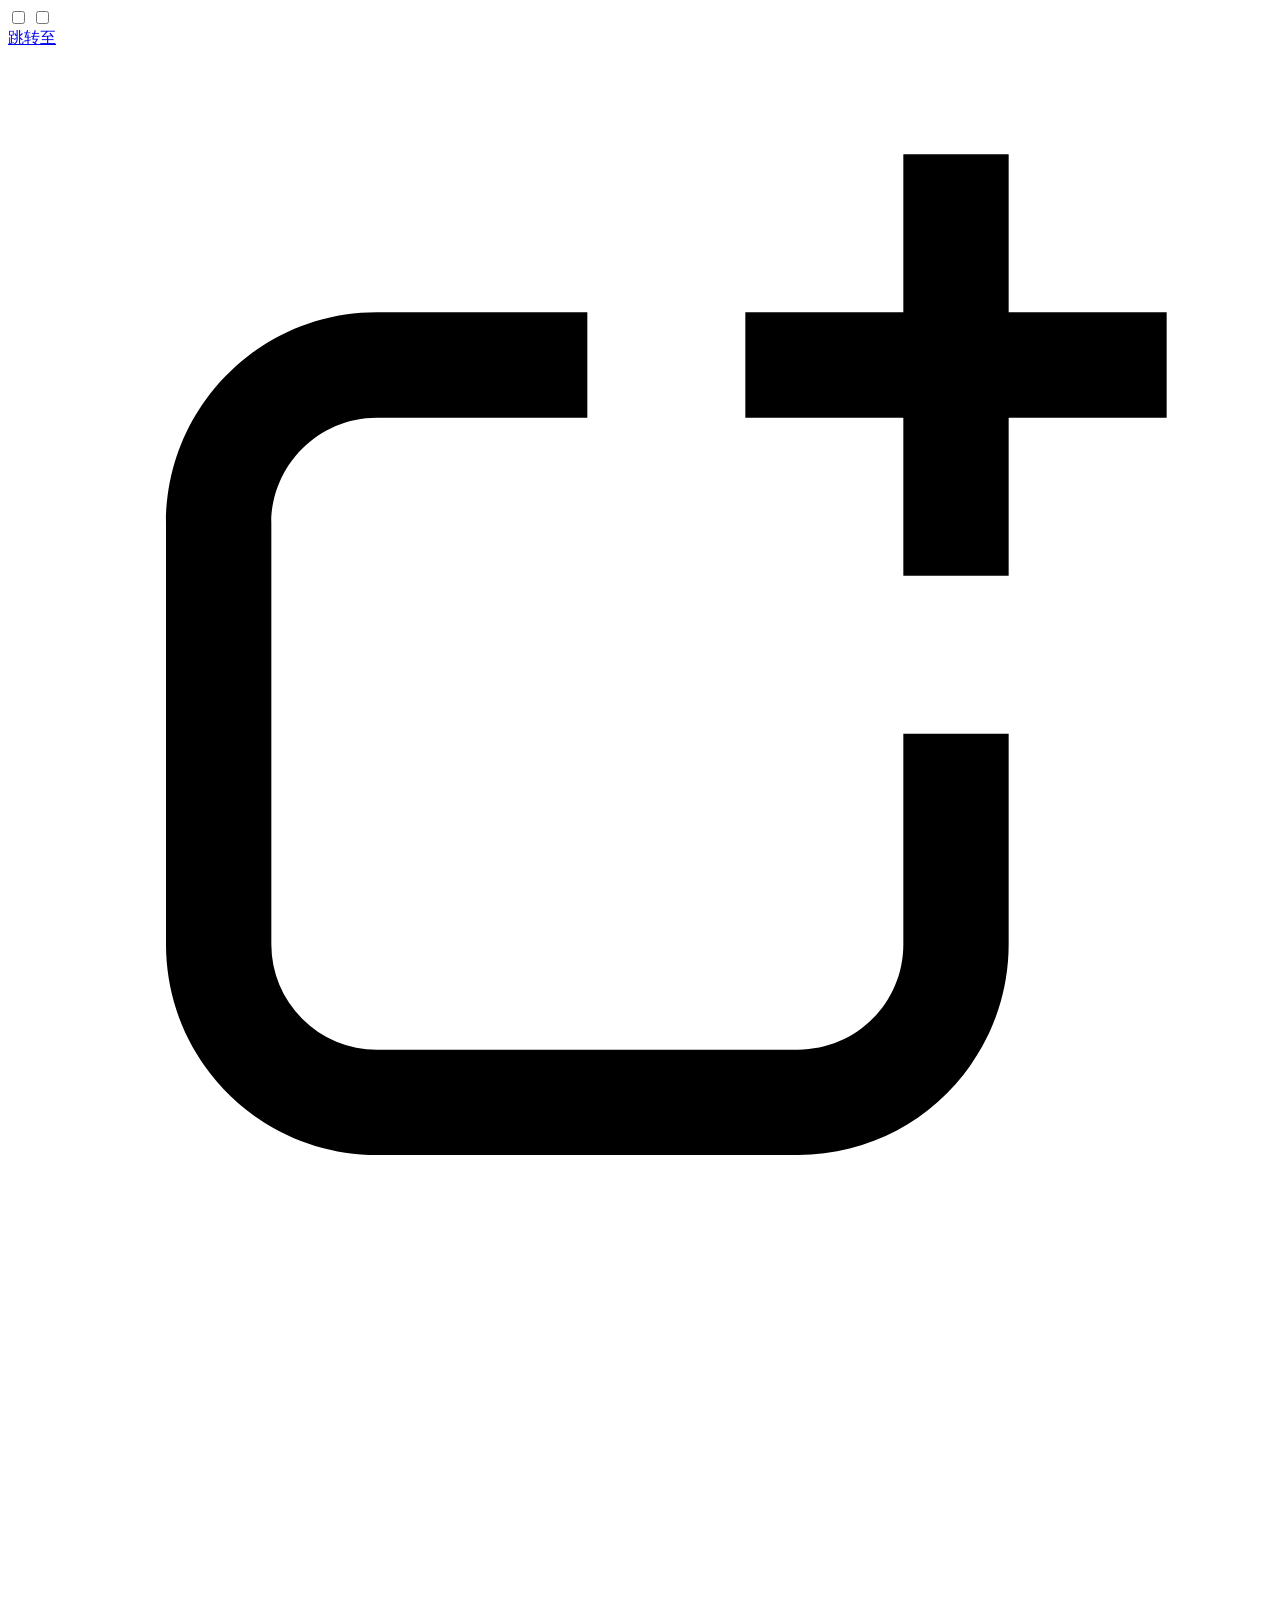
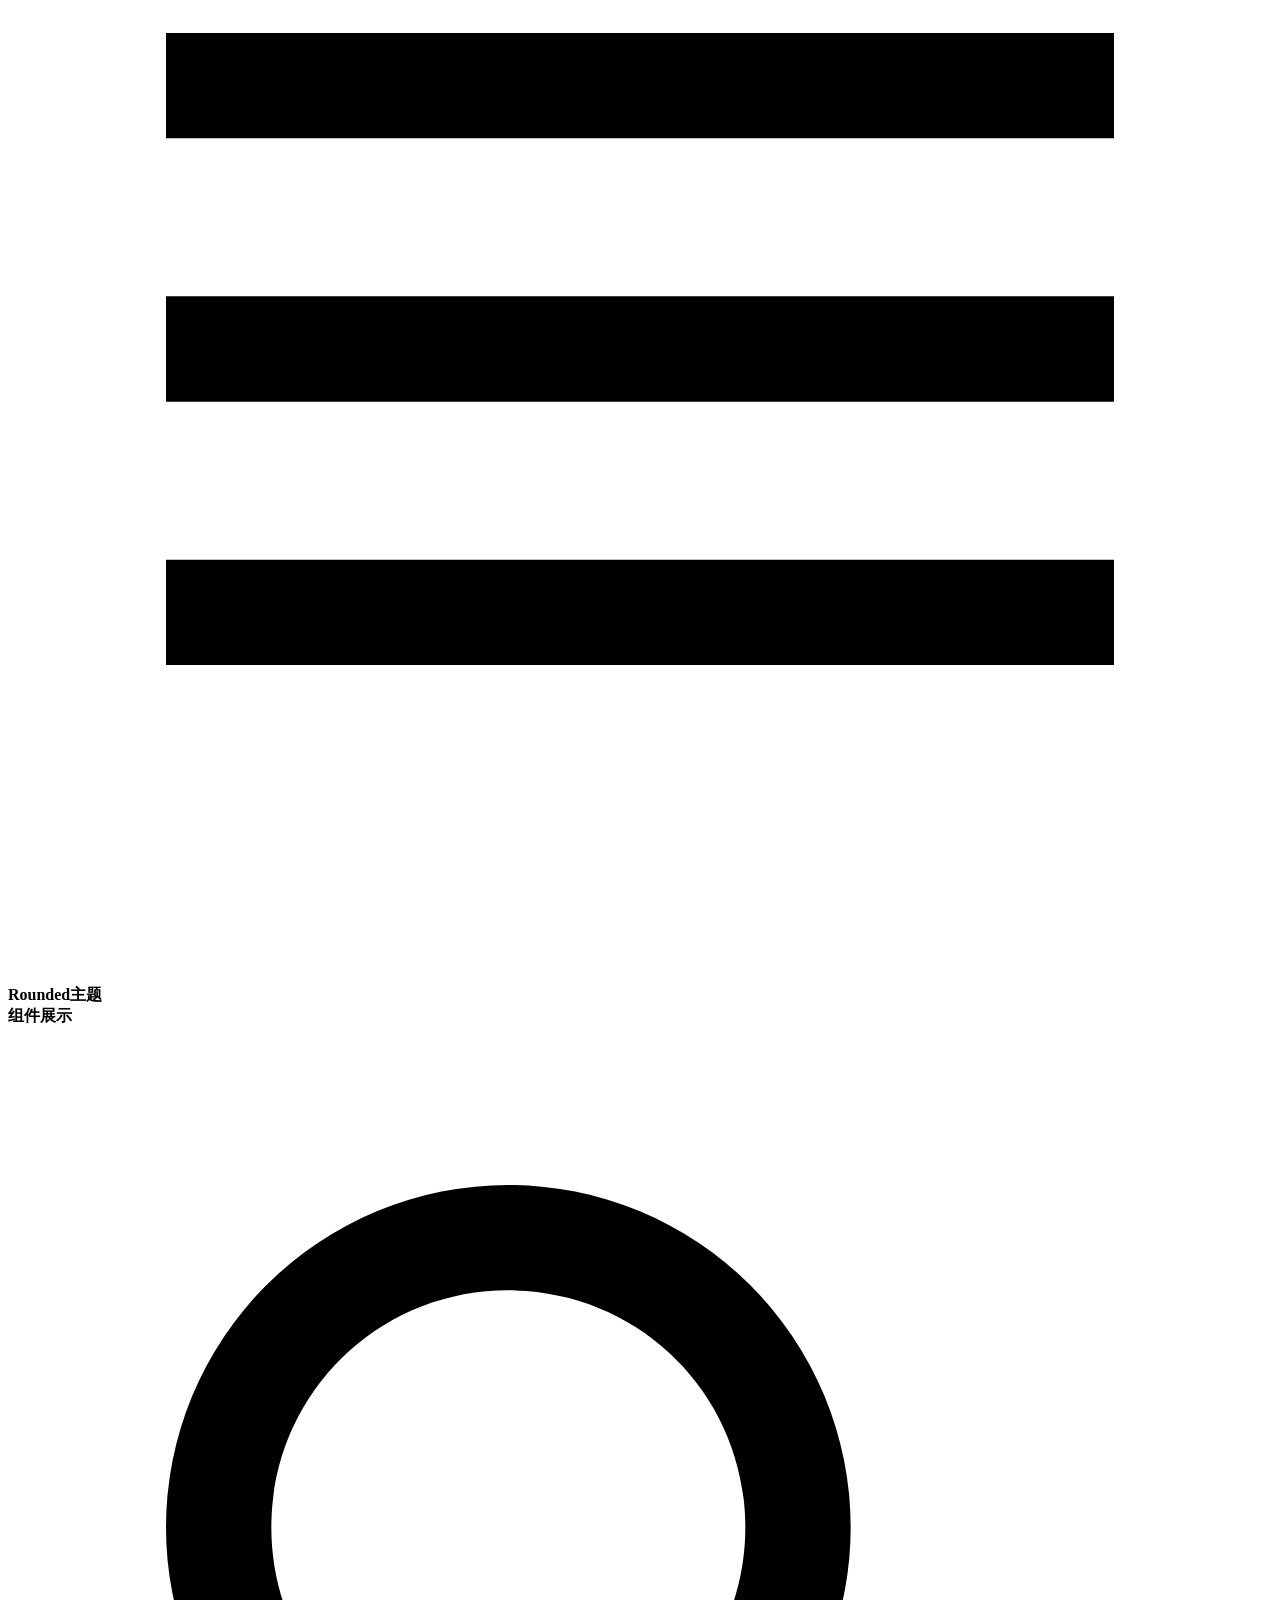
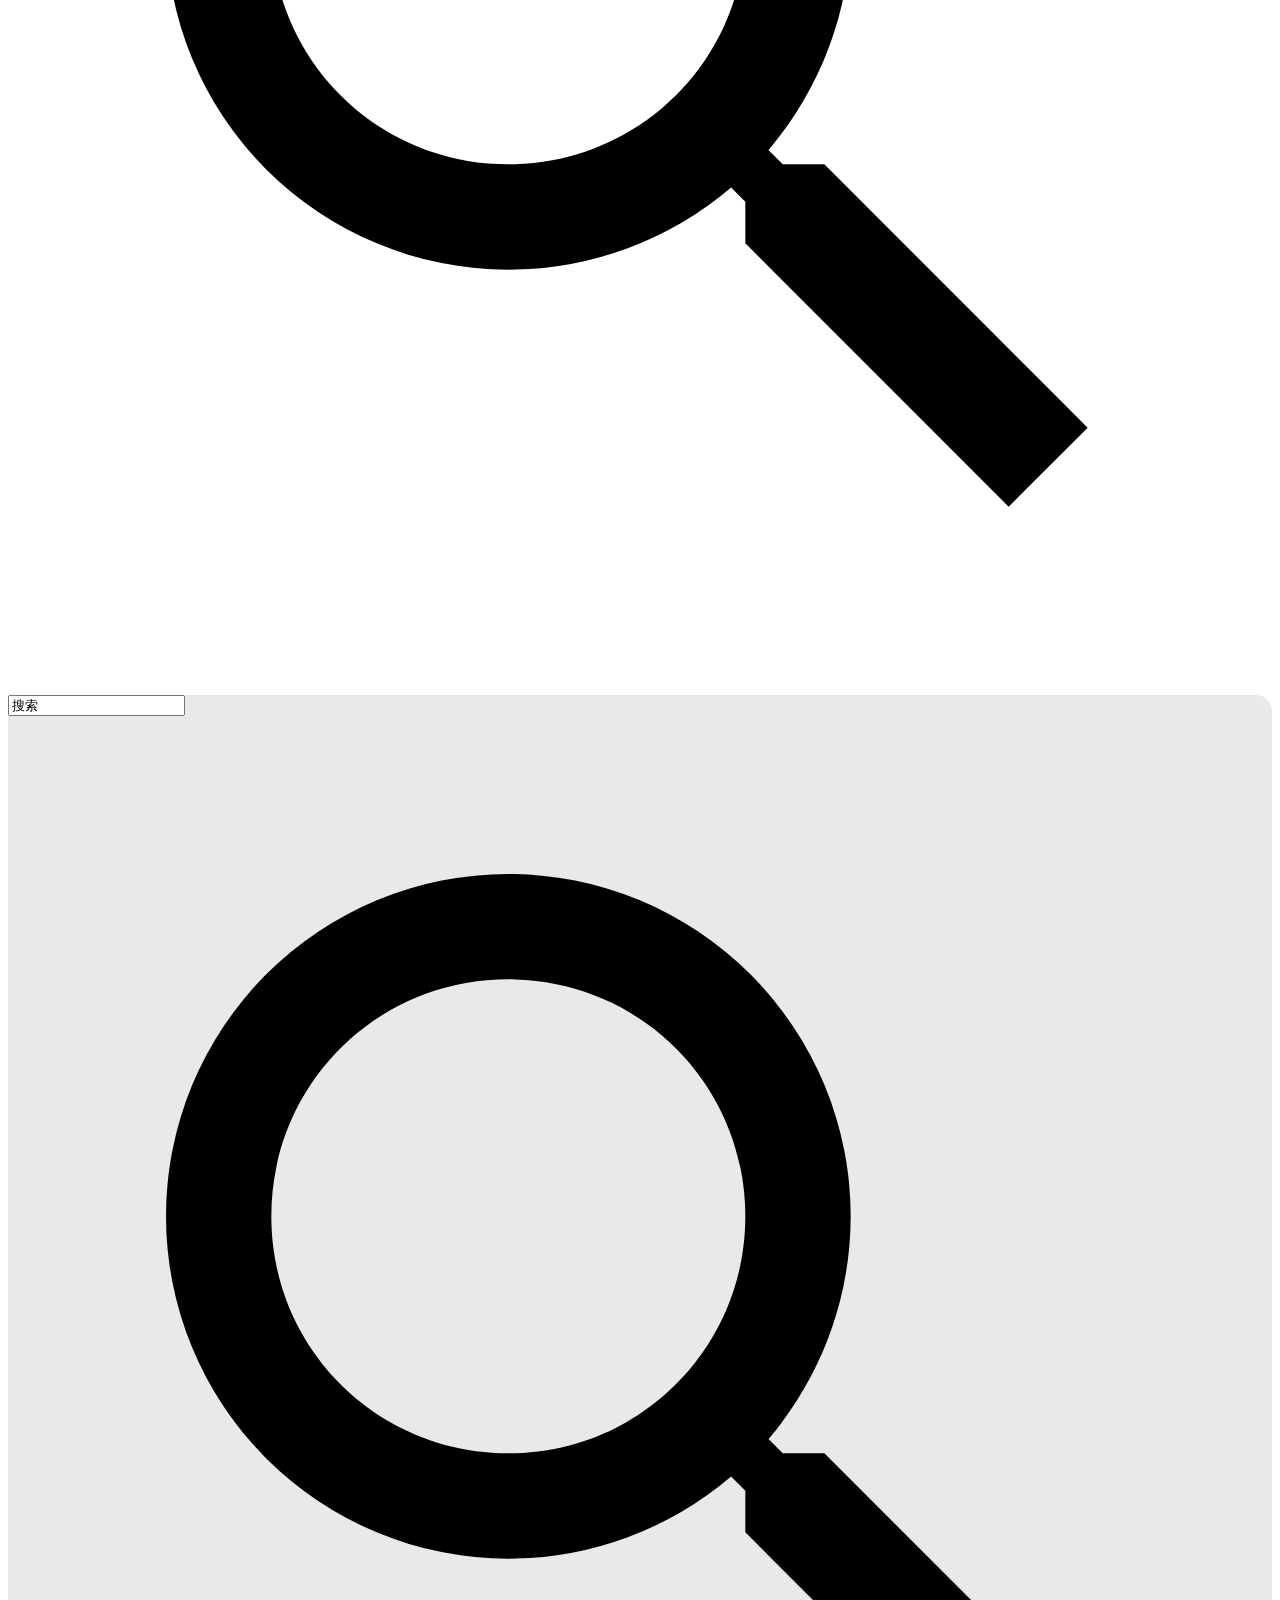
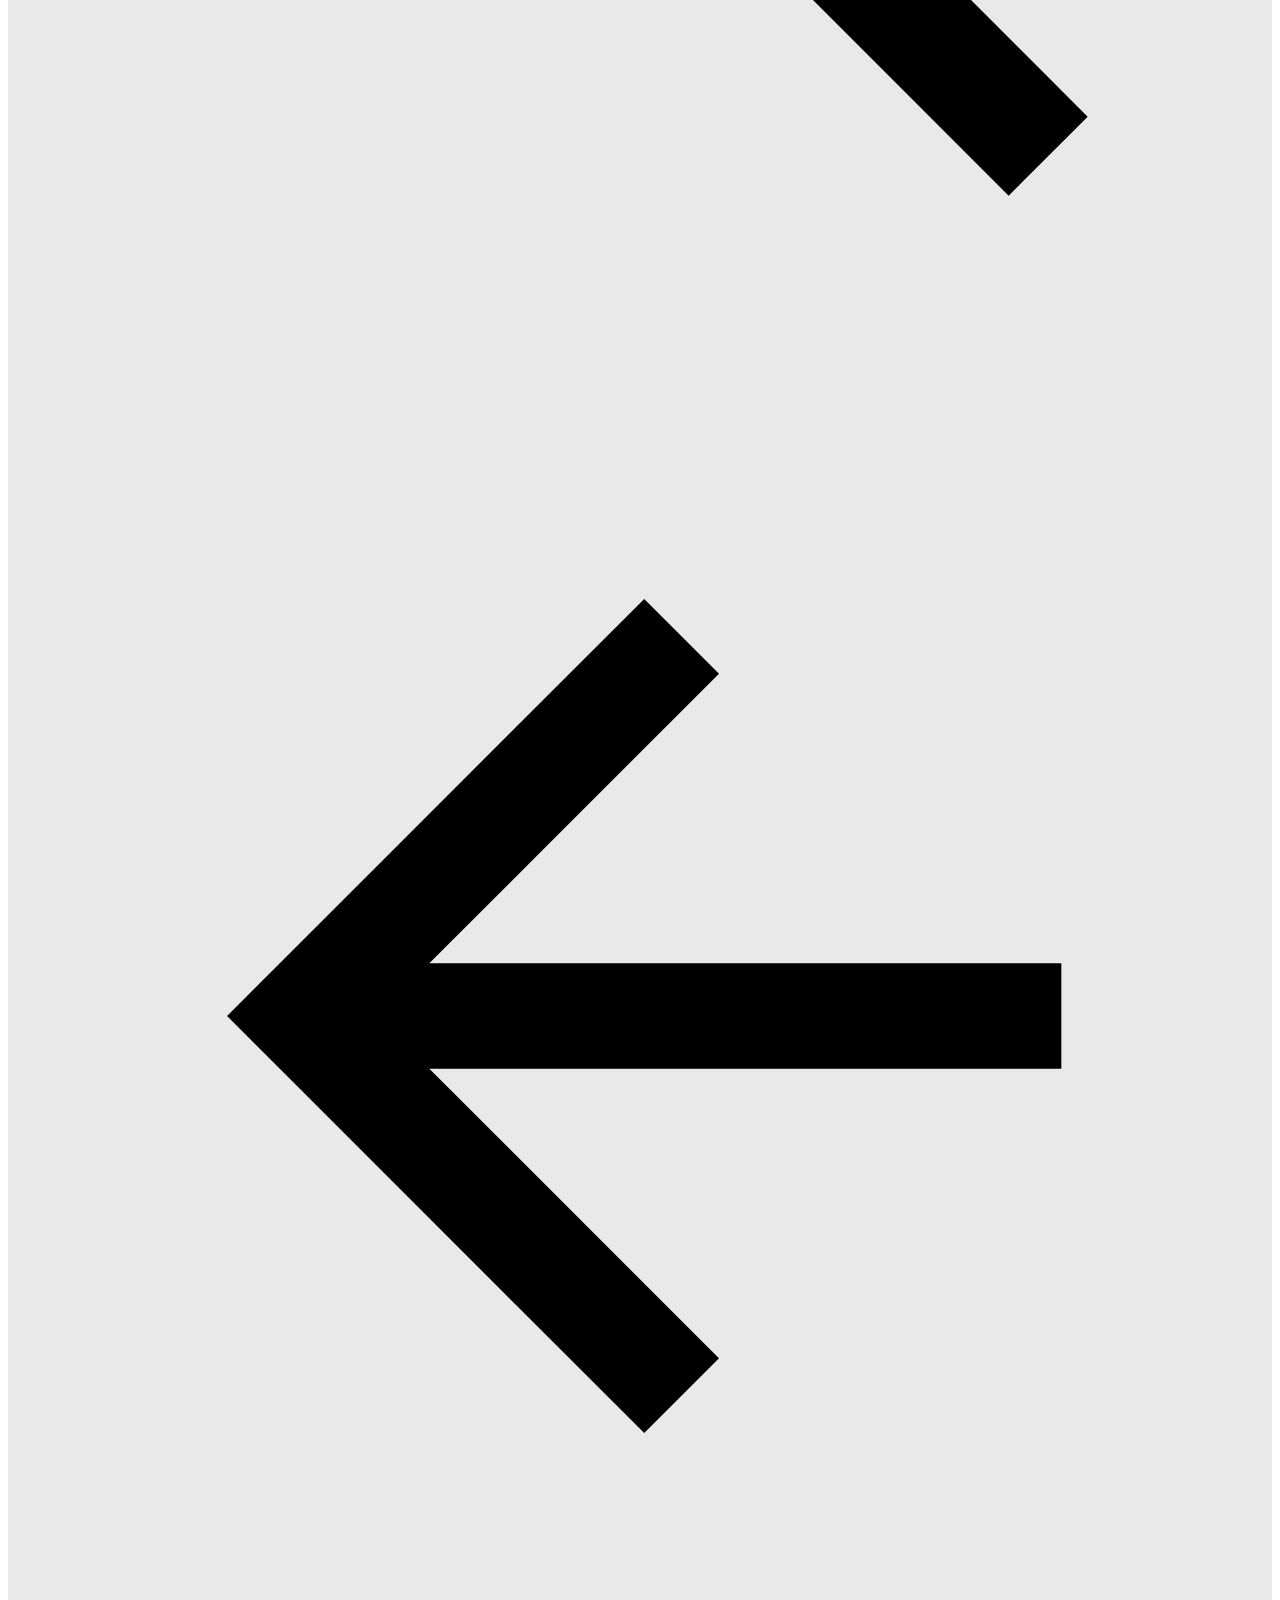
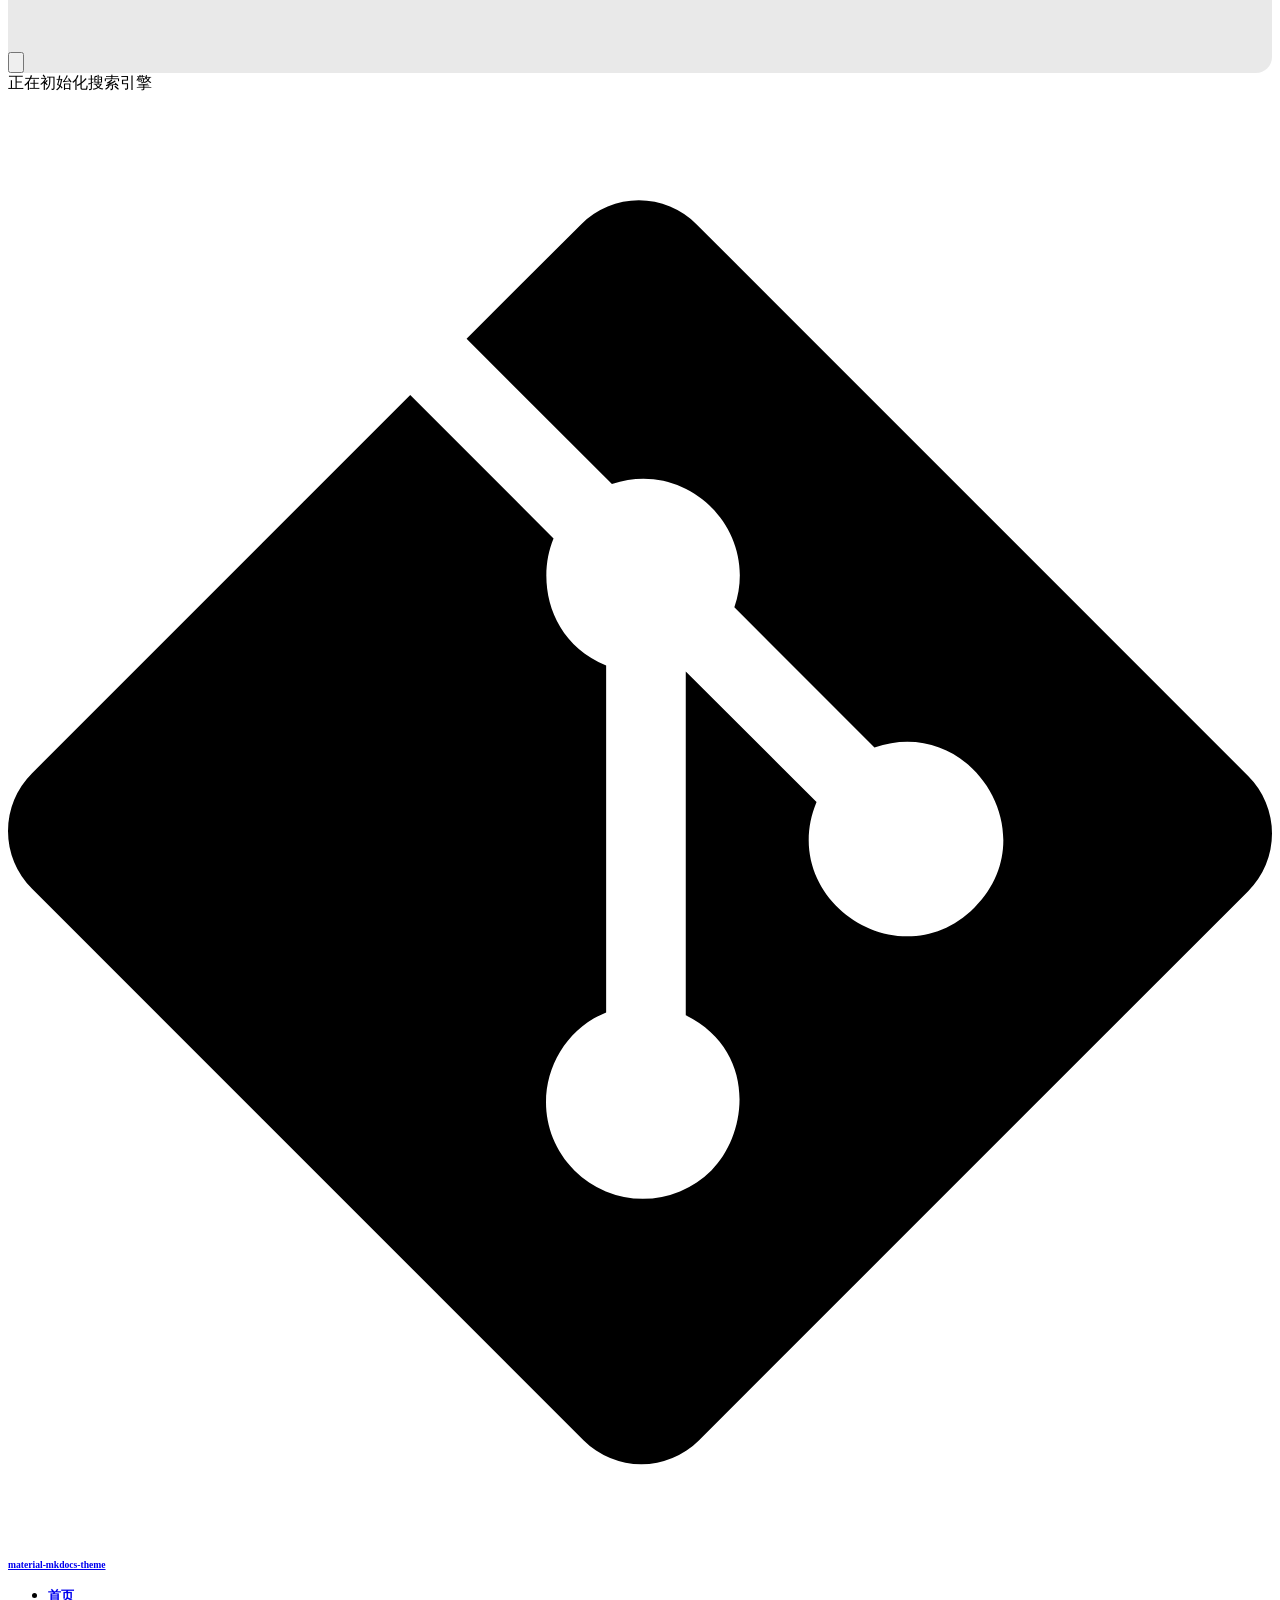
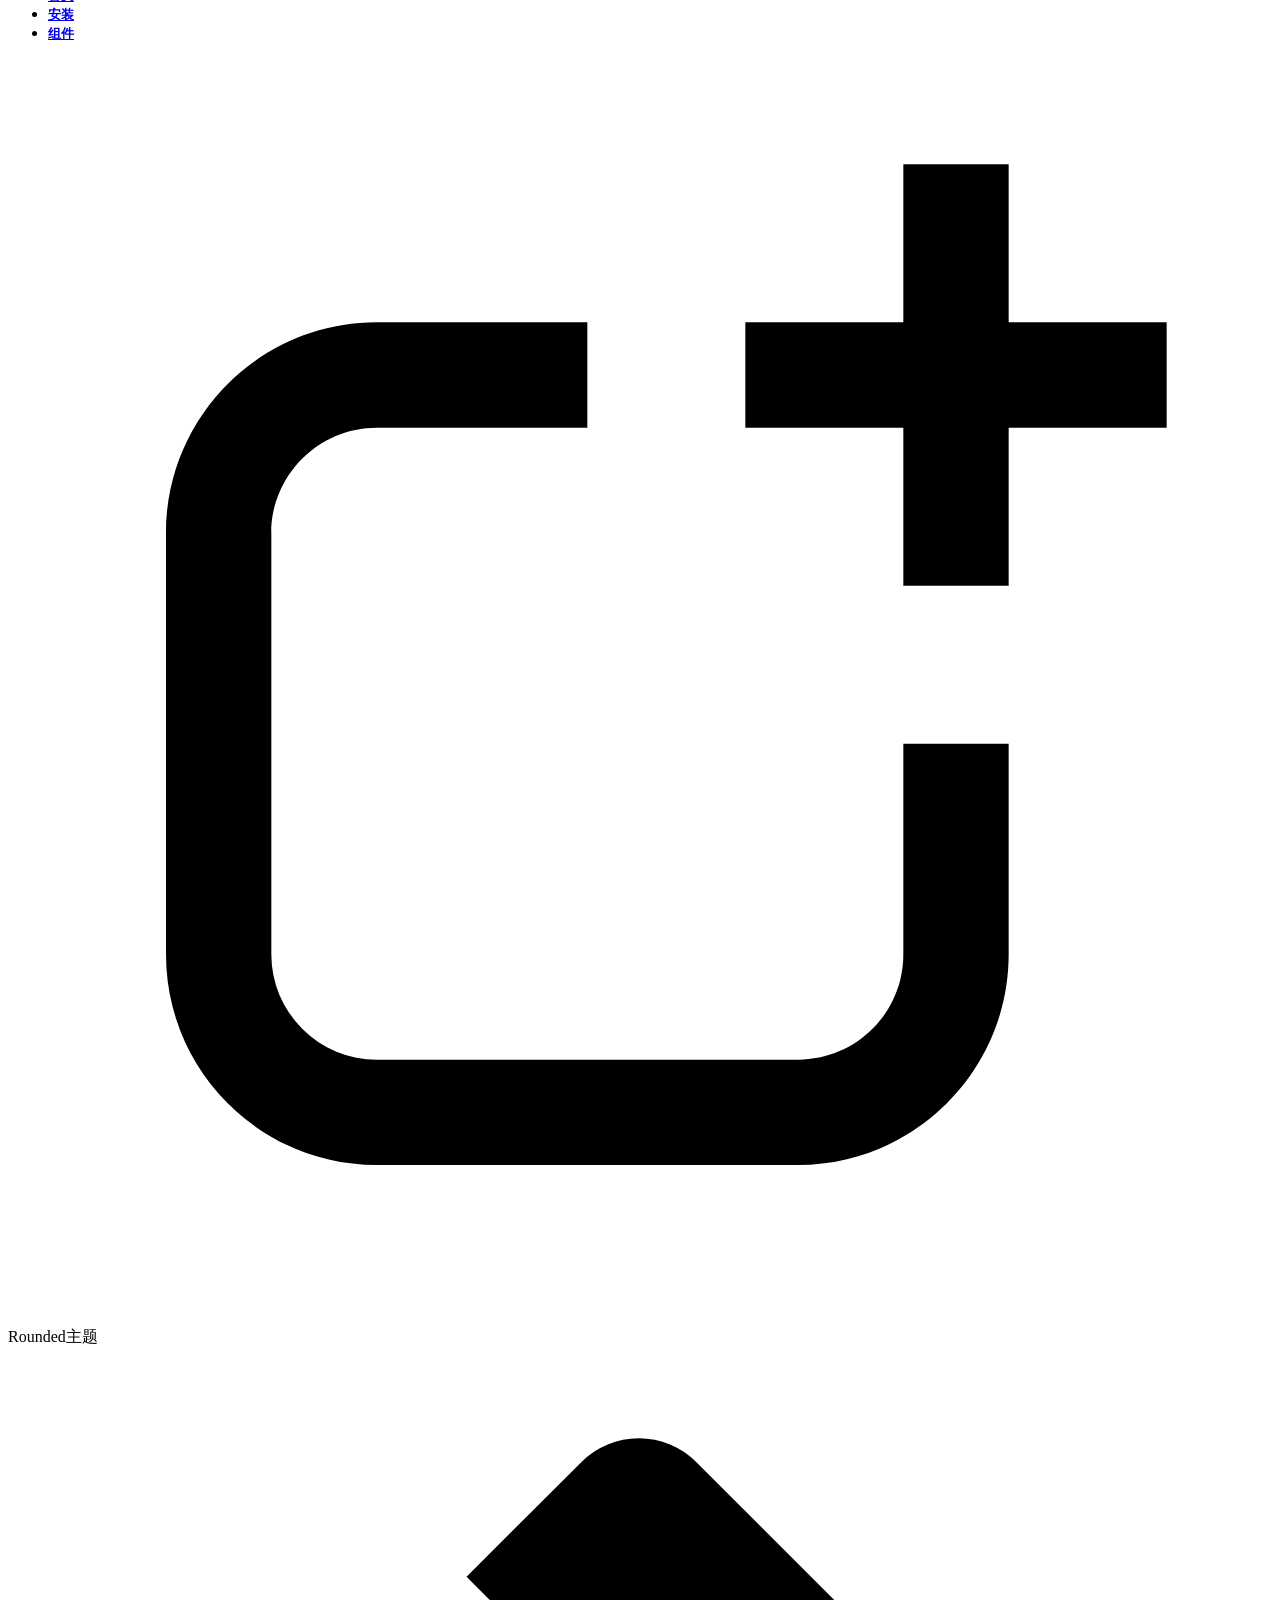
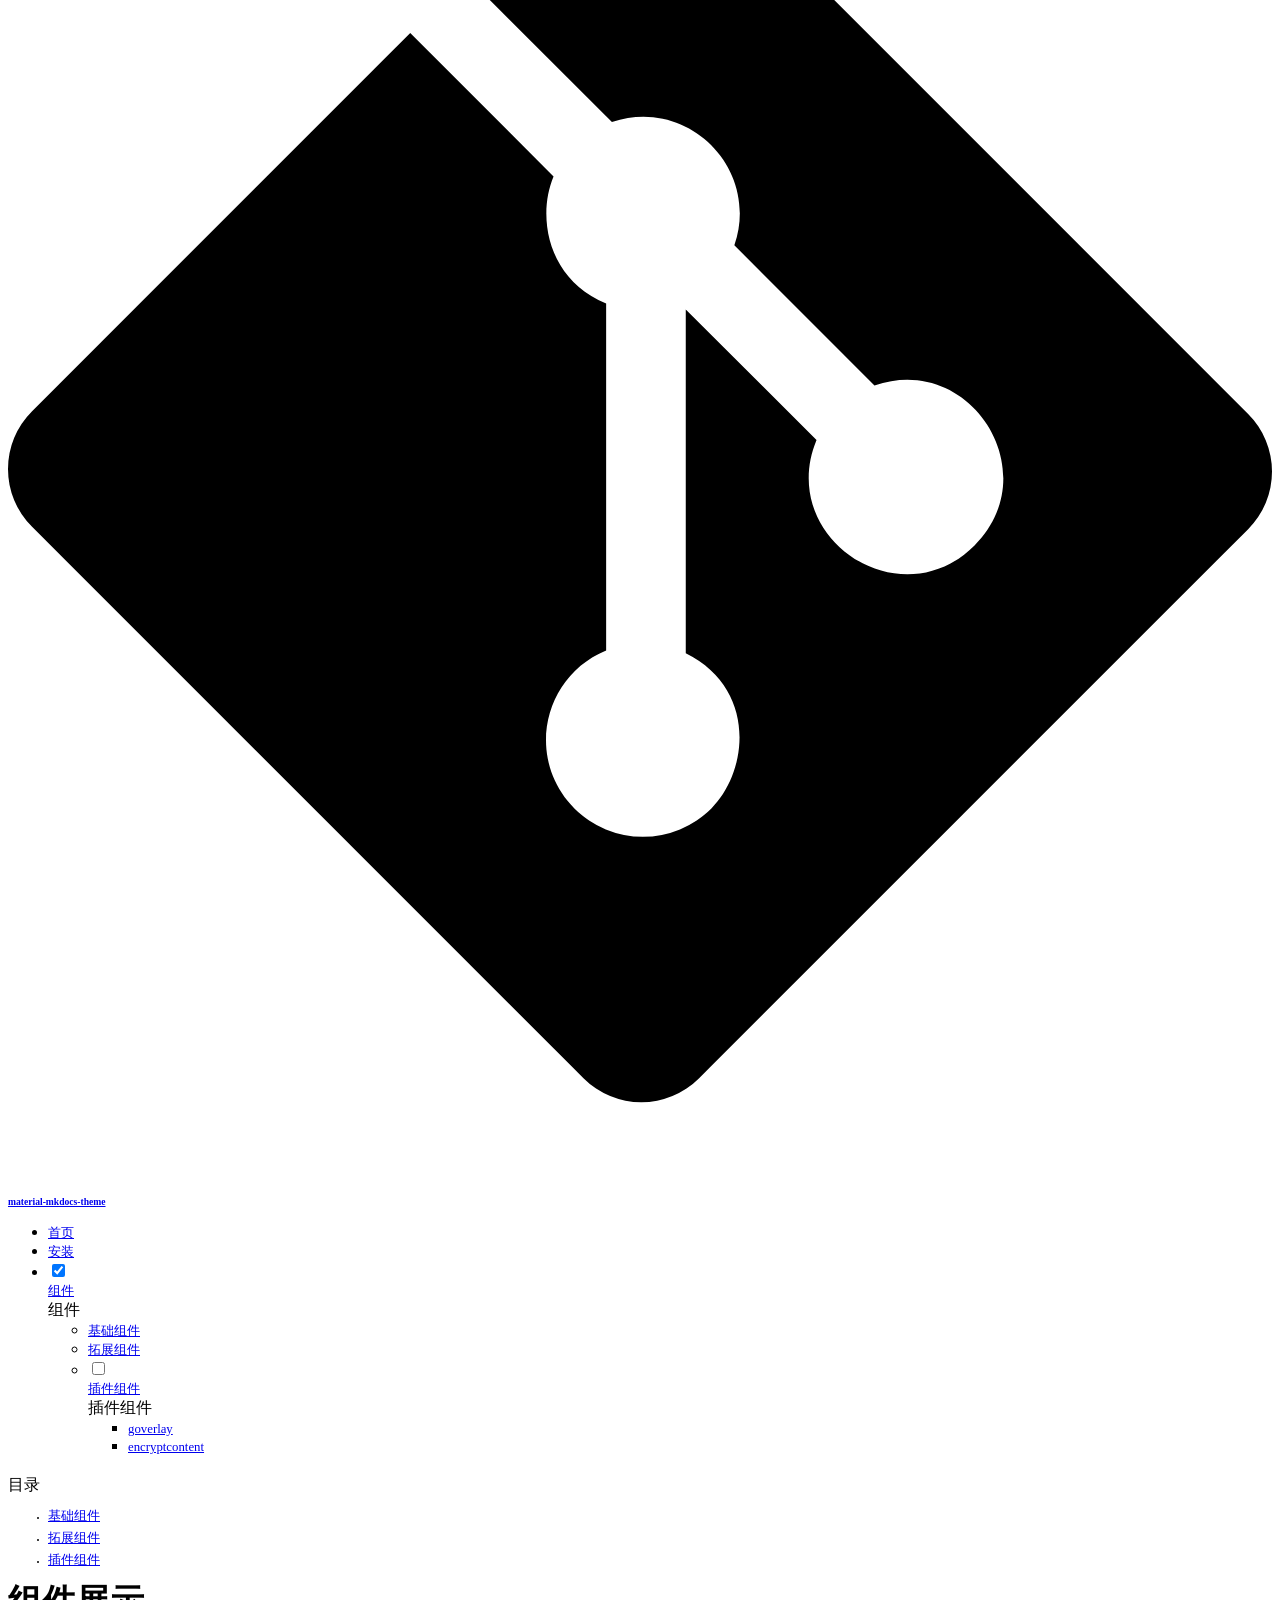
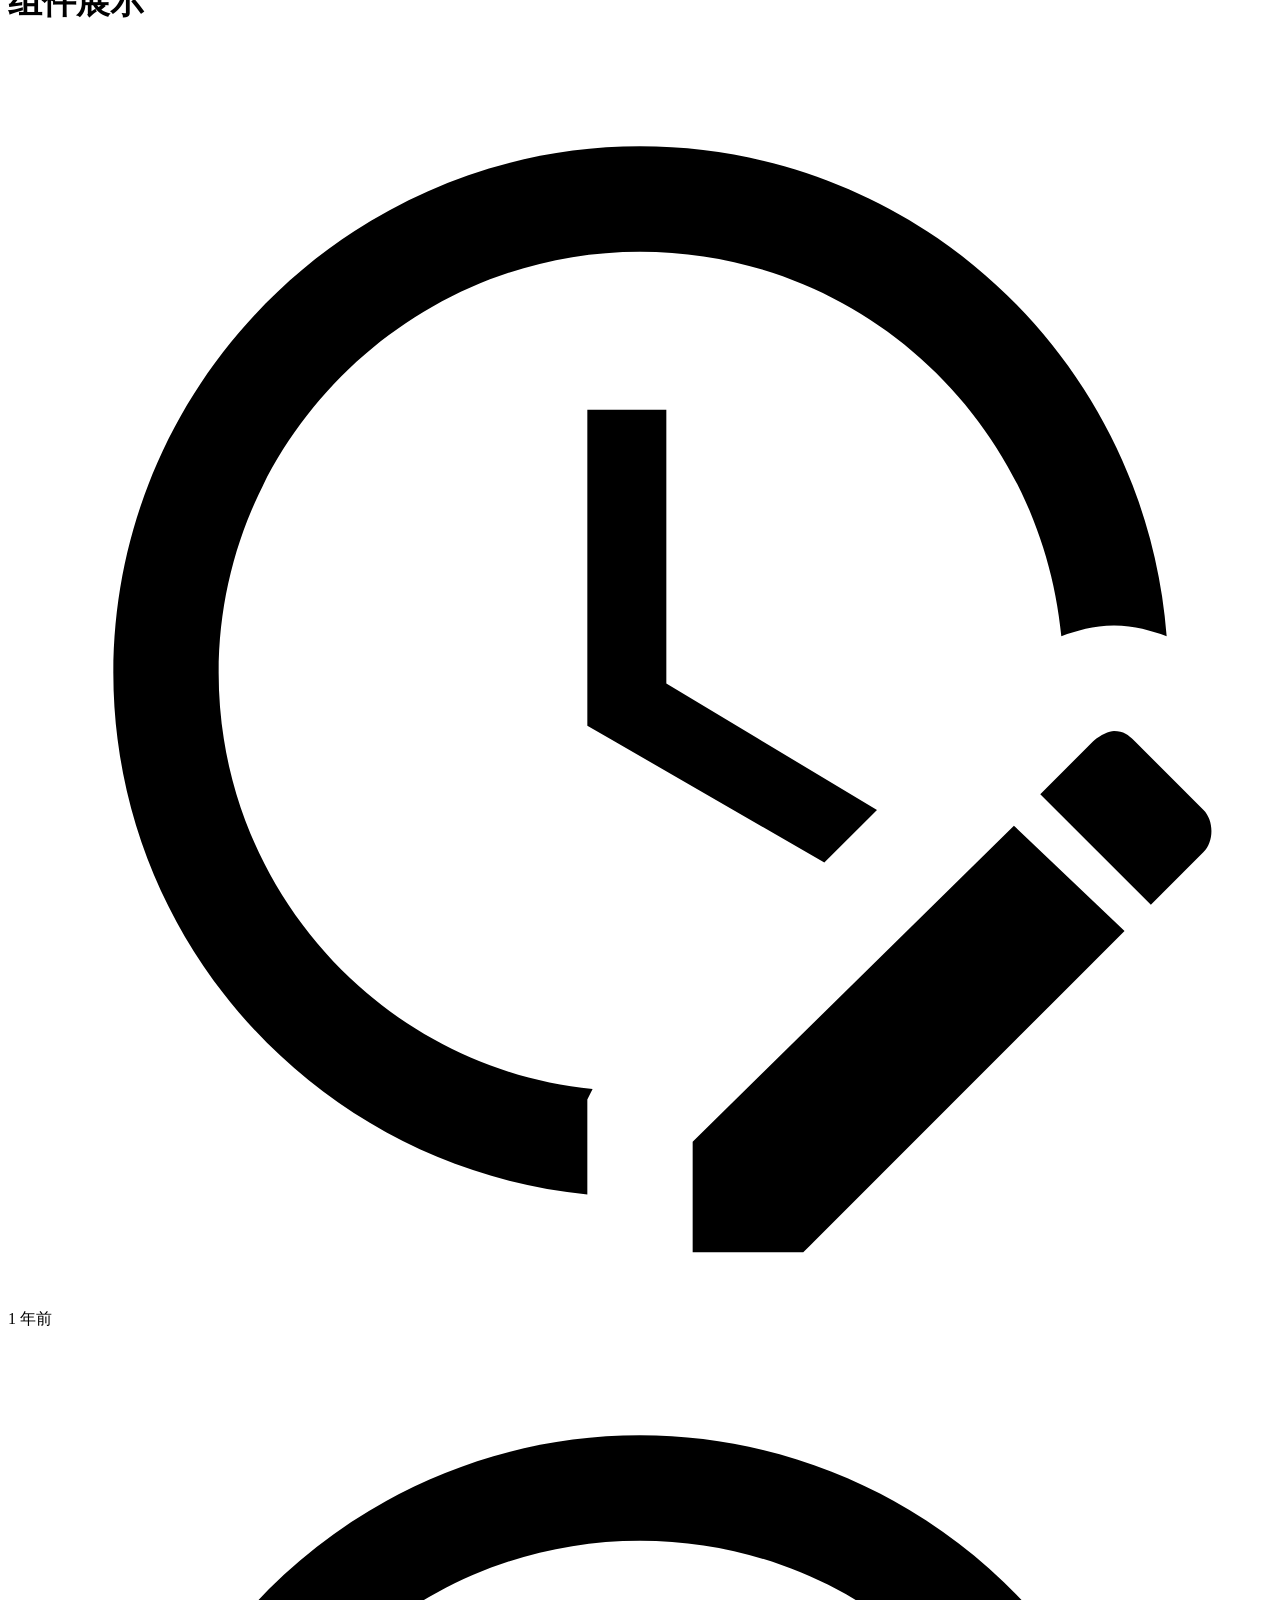
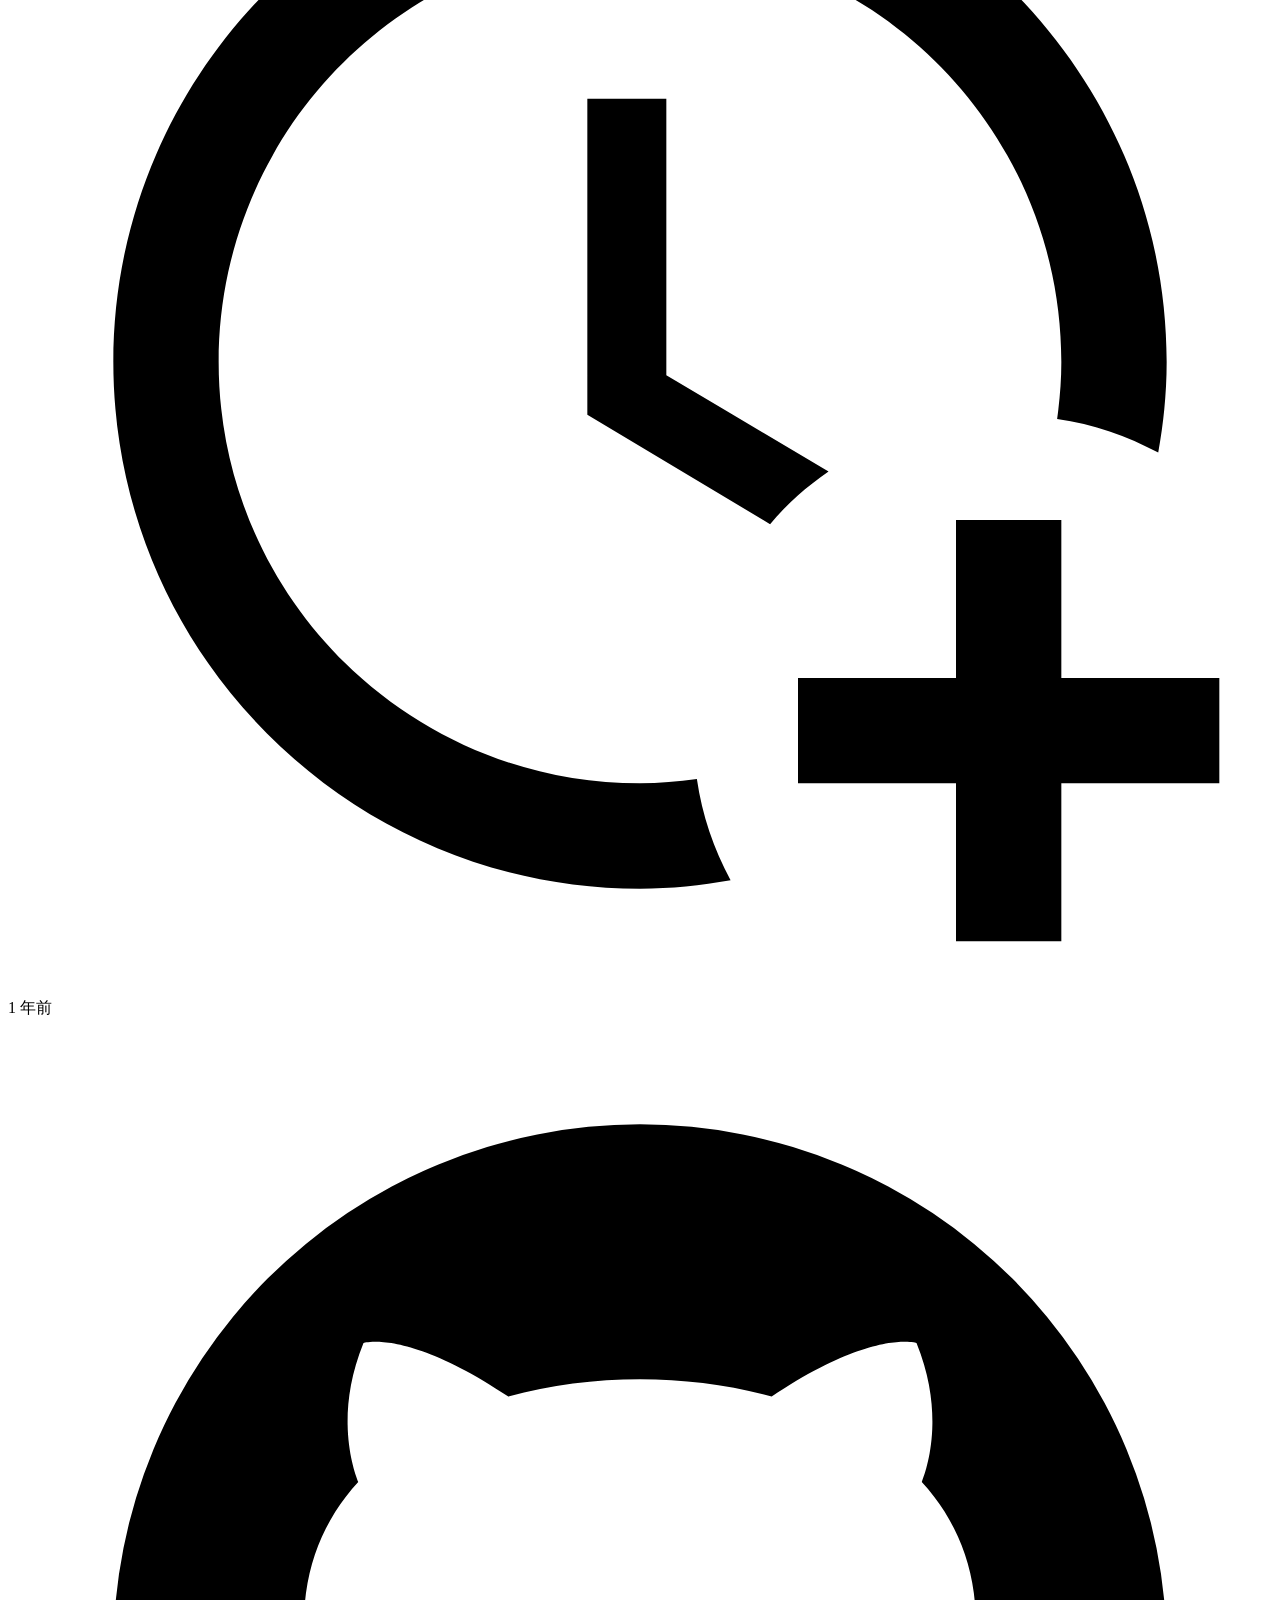
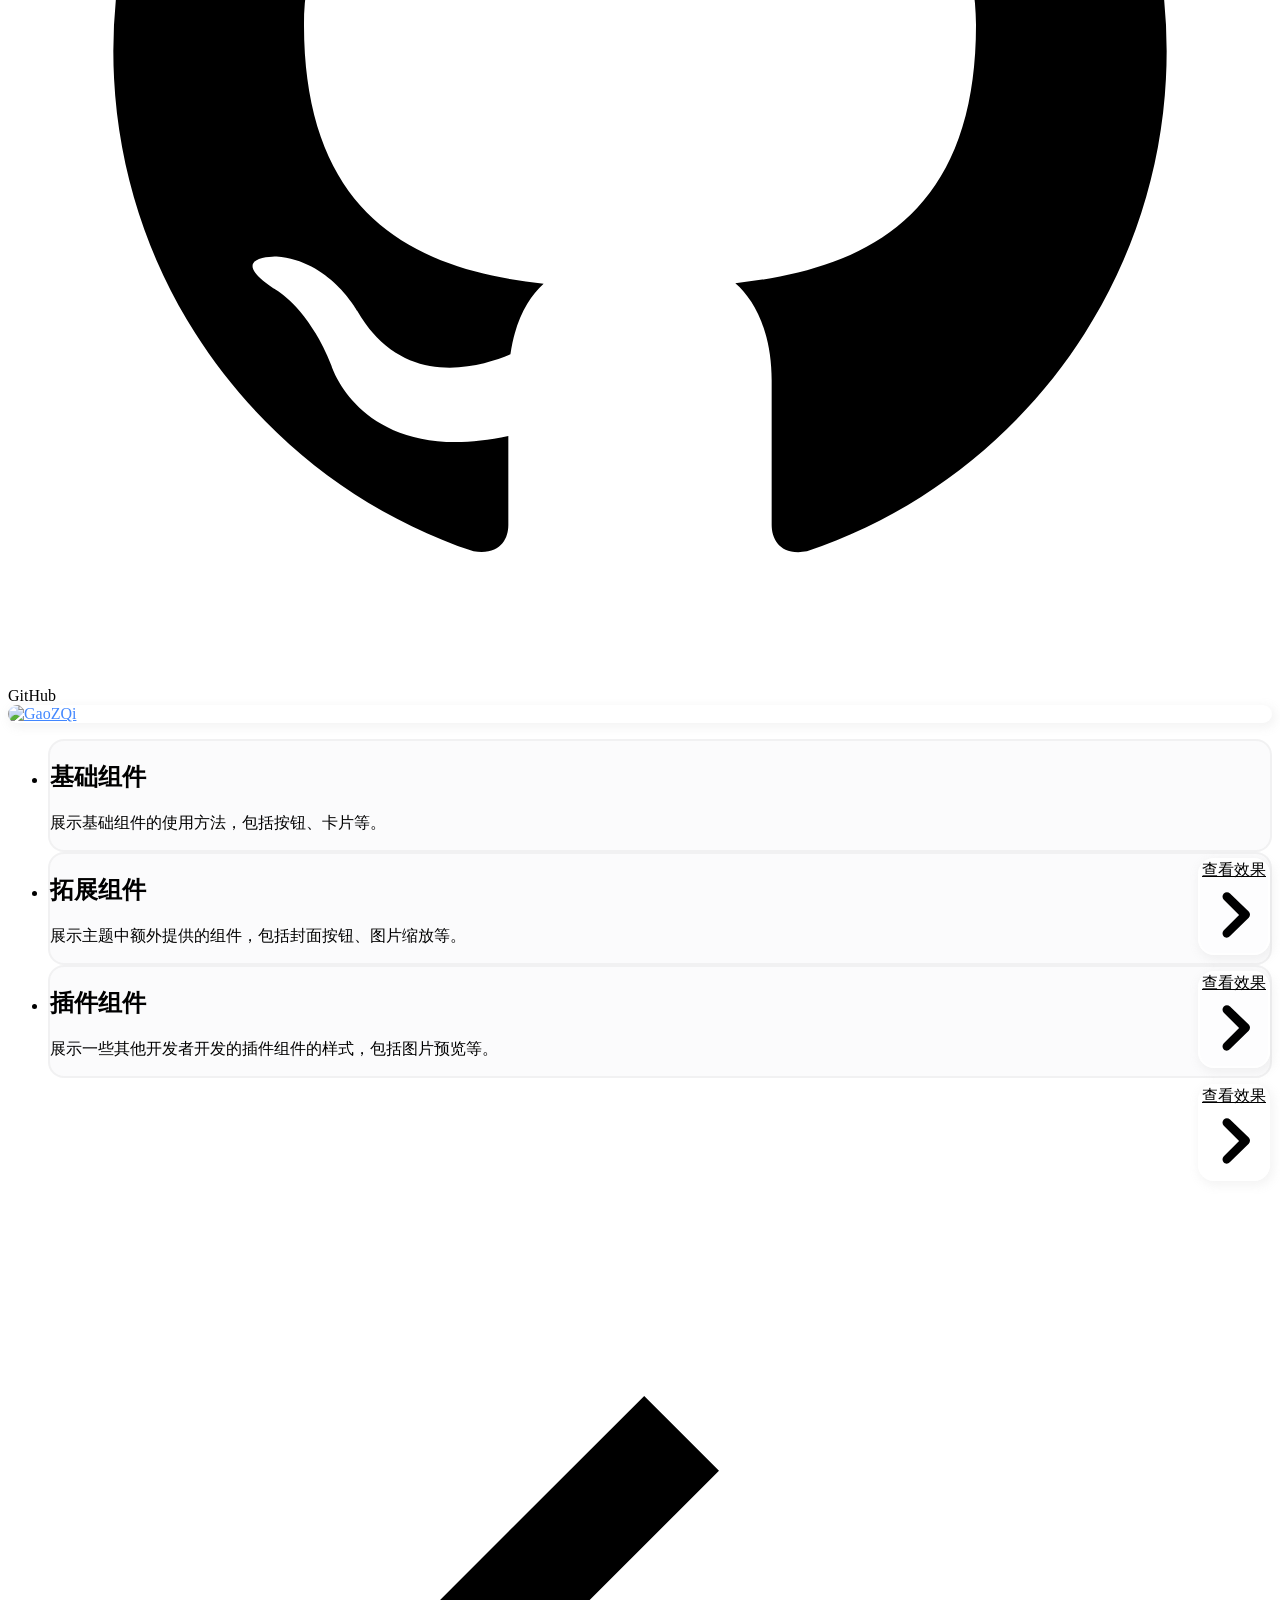
==== pages/module/index.html @ 92a5fe00 "Deployed a635ce5 with MkDocs version: 1.6.1" ====
<!DOCTYPE html>
<html class="no-js" lang="zh">
<head>
<meta charset="utf-8"/>
<meta content="width=device-width,initial-scale=1" name="viewport"/>
<link href="https://GaoZQi.github.io/material-mkdocs-theme/pages/module/" rel="canonical"/>
<link href="../start/" rel="prev"/>
<link href="basic/" rel="next"/>
<link href="../../images/icon.png" rel="icon"/>
<meta content="mkdocs-1.6.1, mkdocs-material-9.6.11" name="generator"/>
<title>组件展示 - Rounded主题</title>
<link href="../../assets/stylesheets/main.4af4bdda.min.css" rel="stylesheet"/>
<link href="../../assets/stylesheets/palette.06af60db.min.css" rel="stylesheet"/>
<link crossorigin="" href="https://fonts.gstatic.com" rel="preconnect"/>
<link href="https://fonts.googleapis.com/css?family=Roboto:300,300i,400,400i,700,700i%7CRoboto+Mono:400,400i,700,700i&amp;display=fallback" rel="stylesheet"/>
<style>:root{--md-text-font:"Roboto";--md-code-font:"Roboto Mono"}</style>
<link href="../../css/timeago.css" rel="stylesheet"/>
<link href="../../css/heti.css" rel="stylesheet"/>
<link href="../../theme/css/import.css" rel="stylesheet"/>
<script>__md_scope=new URL("../..",location),__md_hash=e=>[...e].reduce(((e,_)=>(e<<5)-e+_.charCodeAt(0)),0),__md_get=(e,_=localStorage,t=__md_scope)=>JSON.parse(_.getItem(t.pathname+"."+e)),__md_set=(e,_,t=localStorage,a=__md_scope)=>{try{t.setItem(a.pathname+"."+e,JSON.stringify(_))}catch(e){}}</script>
 <link href="../../assets/stylesheets/glightbox.min.css" rel="stylesheet"/><style>
    html.glightbox-open { overflow: initial; height: 100%; }
    .gslide-title { margin-top: 0px; user-select: text; }
    .gslide-desc { color: #666; user-select: text; }
    .gslide-image img { background: white; }
    .gscrollbar-fixer { padding-right: 15px; }
    .gdesc-inner { font-size: 0.75rem; }
    body[data-md-color-scheme="slate"] .gdesc-inner { background: var(--md-default-bg-color);}
    body[data-md-color-scheme="slate"] .gslide-title { color: var(--md-default-fg-color);}
    body[data-md-color-scheme="slate"] .gslide-desc { color: var(--md-default-fg-color);}</style> <script src="../../assets/javascripts/glightbox.min.js"></script></head>
<body data-md-color-accent="indigo" data-md-color-primary="indigo" data-md-color-scheme="auto" dir="ltr">
<input autocomplete="off" class="md-toggle" data-md-toggle="drawer" id="__drawer" type="checkbox"/>
<input autocomplete="off" class="md-toggle" data-md-toggle="search" id="__search" type="checkbox"/>
<label class="md-overlay" for="__drawer"></label>
<div data-md-component="skip">
<a class="md-skip" href="#_1">
          跳转至
        </a>
</div>
<div data-md-component="announce">
</div>
<header class="md-header" data-md-component="header">
<nav aria-label="页眉" class="md-header__inner md-grid">
<a aria-label="Rounded主题" class="md-header__button md-logo" data-md-component="logo" href="../.." title="Rounded主题">
<svg viewbox="0 0 24 24" xmlns="http://www.w3.org/2000/svg"><path d="M17 2h2v3h3v2h-3v3h-2V7h-3V5h3zM7 5h4v2H7c-1.1 0-2 .9-2 2v8a2 2 0 0 0 2 2h8c1.11 0 2-.89 2-2v-4h2v4c0 2.21-1.79 4-4 4H7c-2.21 0-4-1.79-4-4V9c0-2.21 1.79-4 4-4"></path></svg>
</a>
<label class="md-header__button md-icon" for="__drawer">
<svg viewbox="0 0 24 24" xmlns="http://www.w3.org/2000/svg"><path d="M3 6h18v2H3zm0 5h18v2H3zm0 5h18v2H3z"></path></svg>
</label>
<div class="md-header__title" data-md-component="header-title">
<div class="md-header__ellipsis">
<div class="md-header__topic">
<span class="md-ellipsis">
            Rounded主题
          </span>
</div>
<div class="md-header__topic" data-md-component="header-topic">
<span class="md-ellipsis">
            
              组件展示
            
          </span>
</div>
</div>
</div>
<label class="md-header__button md-icon" for="__search">
<svg viewbox="0 0 24 24" xmlns="http://www.w3.org/2000/svg"><path d="M9.5 3A6.5 6.5 0 0 1 16 9.5c0 1.61-.59 3.09-1.56 4.23l.27.27h.79l5 5-1.5 1.5-5-5v-.79l-.27-.27A6.52 6.52 0 0 1 9.5 16 6.5 6.5 0 0 1 3 9.5 6.5 6.5 0 0 1 9.5 3m0 2C7 5 5 7 5 9.5S7 14 9.5 14 14 12 14 9.5 12 5 9.5 5"></path></svg>
</label>
<div class="md-search" data-md-component="search" role="dialog">
<label class="md-search__overlay" for="__search"></label>
<div class="md-search__inner" role="search">
<form class="md-search__form" name="search">
<input aria-label="搜索" autocapitalize="off" autocomplete="off" autocorrect="off" class="md-search__input" data-md-component="search-query" name="query" placeholder="搜索" required="" spellcheck="false" type="text"/>
<label class="md-search__icon md-icon" for="__search">
<svg viewbox="0 0 24 24" xmlns="http://www.w3.org/2000/svg"><path d="M9.5 3A6.5 6.5 0 0 1 16 9.5c0 1.61-.59 3.09-1.56 4.23l.27.27h.79l5 5-1.5 1.5-5-5v-.79l-.27-.27A6.52 6.52 0 0 1 9.5 16 6.5 6.5 0 0 1 3 9.5 6.5 6.5 0 0 1 9.5 3m0 2C7 5 5 7 5 9.5S7 14 9.5 14 14 12 14 9.5 12 5 9.5 5"></path></svg>
<svg viewbox="0 0 24 24" xmlns="http://www.w3.org/2000/svg"><path d="M20 11v2H8l5.5 5.5-1.42 1.42L4.16 12l7.92-7.92L13.5 5.5 8 11z"></path></svg>
</label>
<nav aria-label="查找" class="md-search__options">
<button aria-label="清空当前内容" class="md-search__icon md-icon" tabindex="-1" title="清空当前内容" type="reset">
<svg viewbox="0 0 24 24" xmlns="http://www.w3.org/2000/svg"><path d="M19 6.41 17.59 5 12 10.59 6.41 5 5 6.41 10.59 12 5 17.59 6.41 19 12 13.41 17.59 19 19 17.59 13.41 12z"></path></svg>
</button>
</nav>
</form>
<div class="md-search__output">
<div class="md-search__scrollwrap" data-md-scrollfix="" tabindex="0">
<div class="md-search-result" data-md-component="search-result">
<div class="md-search-result__meta">
            正在初始化搜索引擎
          </div>
<ol class="md-search-result__list" role="presentation"></ol>
</div>
</div>
</div>
</div>
</div>
<div class="md-header__source">
<a class="md-source" data-md-component="source" href="https://github.com/GaoZQi/material-mkdocs-theme" title="前往仓库">
<div class="md-source__icon md-icon">
<svg viewbox="0 0 448 512" xmlns="http://www.w3.org/2000/svg"><!--! Font Awesome Free 6.7.2 by @fontawesome - https://fontawesome.com License - https://fontawesome.com/license/free (Icons: CC BY 4.0, Fonts: SIL OFL 1.1, Code: MIT License) Copyright 2024 Fonticons, Inc.--><path d="M439.55 236.05 244 40.45a28.87 28.87 0 0 0-40.81 0l-40.66 40.63 51.52 51.52c27.06-9.14 52.68 16.77 43.39 43.68l49.66 49.66c34.23-11.8 61.18 31 35.47 56.69-26.49 26.49-70.21-2.87-56-37.34L240.22 199v121.85c25.3 12.54 22.26 41.85 9.08 55a34.34 34.34 0 0 1-48.55 0c-17.57-17.6-11.07-46.91 11.25-56v-123c-20.8-8.51-24.6-30.74-18.64-45L142.57 101 8.45 235.14a28.86 28.86 0 0 0 0 40.81l195.61 195.6a28.86 28.86 0 0 0 40.8 0l194.69-194.69a28.86 28.86 0 0 0 0-40.81"></path></svg>
</div>
<div class="md-source__repository">
    material-mkdocs-theme
  </div>
</a>
</div>
</nav>
</header>
<div class="md-container" data-md-component="container">
<nav aria-label="标签" class="md-tabs" data-md-component="tabs">
<div class="md-grid">
<ul class="md-tabs__list">
<li class="md-tabs__item">
<a class="md-tabs__link" href="../..">
        
  
  
    
  
  首页

      </a>
</li>
<li class="md-tabs__item">
<a class="md-tabs__link" href="../start/">
        
  
  
    
  
  安装

      </a>
</li>
<li class="md-tabs__item md-tabs__item--active">
<a class="md-tabs__link" href="./">
          
  
  
    
  
  组件

        </a>
</li>
</ul>
</div>
</nav>
<main class="md-main" data-md-component="main">
<div class="md-main__inner md-grid">
<div class="md-sidebar md-sidebar--primary" data-md-component="sidebar" data-md-type="navigation">
<div class="md-sidebar__scrollwrap">
<div class="md-sidebar__inner">
<nav aria-label="导航栏" class="md-nav md-nav--primary md-nav--lifted" data-md-level="0">
<label class="md-nav__title" for="__drawer">
<a aria-label="Rounded主题" class="md-nav__button md-logo" data-md-component="logo" href="../.." title="Rounded主题">
<svg viewbox="0 0 24 24" xmlns="http://www.w3.org/2000/svg"><path d="M17 2h2v3h3v2h-3v3h-2V7h-3V5h3zM7 5h4v2H7c-1.1 0-2 .9-2 2v8a2 2 0 0 0 2 2h8c1.11 0 2-.89 2-2v-4h2v4c0 2.21-1.79 4-4 4H7c-2.21 0-4-1.79-4-4V9c0-2.21 1.79-4 4-4"></path></svg>
</a>
    Rounded主题
  </label>
<div class="md-nav__source">
<a class="md-source" data-md-component="source" href="https://github.com/GaoZQi/material-mkdocs-theme" title="前往仓库">
<div class="md-source__icon md-icon">
<svg viewbox="0 0 448 512" xmlns="http://www.w3.org/2000/svg"><!--! Font Awesome Free 6.7.2 by @fontawesome - https://fontawesome.com License - https://fontawesome.com/license/free (Icons: CC BY 4.0, Fonts: SIL OFL 1.1, Code: MIT License) Copyright 2024 Fonticons, Inc.--><path d="M439.55 236.05 244 40.45a28.87 28.87 0 0 0-40.81 0l-40.66 40.63 51.52 51.52c27.06-9.14 52.68 16.77 43.39 43.68l49.66 49.66c34.23-11.8 61.18 31 35.47 56.69-26.49 26.49-70.21-2.87-56-37.34L240.22 199v121.85c25.3 12.54 22.26 41.85 9.08 55a34.34 34.34 0 0 1-48.55 0c-17.57-17.6-11.07-46.91 11.25-56v-123c-20.8-8.51-24.6-30.74-18.64-45L142.57 101 8.45 235.14a28.86 28.86 0 0 0 0 40.81l195.61 195.6a28.86 28.86 0 0 0 40.8 0l194.69-194.69a28.86 28.86 0 0 0 0-40.81"></path></svg>
</div>
<div class="md-source__repository">
    material-mkdocs-theme
  </div>
</a>
</div>
<ul class="md-nav__list" data-md-scrollfix="">
<li class="md-nav__item">
<a class="md-nav__link" href="../..">
<span class="md-ellipsis">
    首页
    
  </span>
</a>
</li>
<li class="md-nav__item">
<a class="md-nav__link" href="../start/">
<span class="md-ellipsis">
    安装
    
  </span>
</a>
</li>
<li class="md-nav__item md-nav__item--active md-nav__item--section md-nav__item--nested">
<input checked="" class="md-nav__toggle md-toggle" id="__nav_3" type="checkbox"/>
<div class="md-nav__link md-nav__container">
<a class="md-nav__link md-nav__link--active" href="./">
<span class="md-ellipsis">
    组件
    
  </span>
</a>
<label class="md-nav__link md-nav__link--active" for="__nav_3" id="__nav_3_label" tabindex="">
<span class="md-nav__icon md-icon"></span>
</label>
</div>
<nav aria-expanded="true" aria-labelledby="__nav_3_label" class="md-nav" data-md-level="1">
<label class="md-nav__title" for="__nav_3">
<span class="md-nav__icon md-icon"></span>
            组件
          </label>
<ul class="md-nav__list" data-md-scrollfix="">
<li class="md-nav__item">
<a class="md-nav__link" href="basic/">
<span class="md-ellipsis">
    基础组件
    
  </span>
</a>
</li>
<li class="md-nav__item">
<a class="md-nav__link" href="extend/">
<span class="md-ellipsis">
    拓展组件
    
  </span>
</a>
</li>
<li class="md-nav__item md-nav__item--section md-nav__item--nested">
<input class="md-nav__toggle md-toggle md-toggle--indeterminate" id="__nav_3_4" type="checkbox"/>
<div class="md-nav__link md-nav__container">
<a class="md-nav__link" href="plugins/">
<span class="md-ellipsis">
    插件组件
    
  </span>
</a>
<label class="md-nav__link" for="__nav_3_4" id="__nav_3_4_label" tabindex="">
<span class="md-nav__icon md-icon"></span>
</label>
</div>
<nav aria-expanded="false" aria-labelledby="__nav_3_4_label" class="md-nav" data-md-level="2">
<label class="md-nav__title" for="__nav_3_4">
<span class="md-nav__icon md-icon"></span>
            插件组件
          </label>
<ul class="md-nav__list" data-md-scrollfix="">
<li class="md-nav__item">
<a class="md-nav__link" href="plugins/goverlay/">
<span class="md-ellipsis">
    goverlay
    
  </span>
</a>
</li>
<li class="md-nav__item">
<a class="md-nav__link" href="plugins/encryptcontent/">
<span class="md-ellipsis">
    encryptcontent
    
  </span>
</a>
</li>
</ul>
</nav>
</li>
</ul>
</nav>
</li>
</ul>
</nav>
</div>
</div>
</div>
<div class="md-sidebar md-sidebar--secondary" data-md-component="sidebar" data-md-type="toc">
<div class="md-sidebar__scrollwrap">
<div class="md-sidebar__inner">
<nav aria-label="目录" class="md-nav md-nav--secondary">
<label class="md-nav__title" for="__toc">
<span class="md-nav__icon md-icon"></span>
      目录
    </label>
<ul class="md-nav__list" data-md-component="toc" data-md-scrollfix="">
<li class="md-nav__item">
<a class="md-nav__link" href="#_2">
<span class="md-ellipsis">
      基础组件
    </span>
</a>
</li>
<li class="md-nav__item">
<a class="md-nav__link" href="#_3">
<span class="md-ellipsis">
      拓展组件
    </span>
</a>
</li>
<li class="md-nav__item">
<a class="md-nav__link" href="#_4">
<span class="md-ellipsis">
      插件组件
    </span>
</a>
</li>
</ul>
</nav>
</div>
</div>
</div>
<div class="md-content" data-md-component="content">
<article class="md-content__inner md-typeset">
<h1 id="_1">组件展示</h1>
<aside class="md-source-file">
<span class="md-source-file__fact">
<span class="md-icon" title="最后更新">
<svg viewbox="0 0 24 24" xmlns="http://www.w3.org/2000/svg"><path d="M21 13.1c-.1 0-.3.1-.4.2l-1 1 2.1 2.1 1-1c.2-.2.2-.6 0-.8l-1.3-1.3c-.1-.1-.2-.2-.4-.2m-1.9 1.8-6.1 6V23h2.1l6.1-6.1zM12.5 7v5.2l4 2.4-1 1L11 13V7zM11 21.9c-5.1-.5-9-4.8-9-9.9C2 6.5 6.5 2 12 2c5.3 0 9.6 4.1 10 9.3-.3-.1-.6-.2-1-.2s-.7.1-1 .2C19.6 7.2 16.2 4 12 4c-4.4 0-8 3.6-8 8 0 4.1 3.1 7.5 7.1 7.9l-.1.2z"></path></svg>
</span>
<span class="git-revision-date-localized-plugin git-revision-date-localized-plugin-timeago" title="2025年4月2日 00:22:17"><span class="timeago" datetime="2025-04-02T00:22:17+08:00" locale="zh"></span></span><span class="git-revision-date-localized-plugin git-revision-date-localized-plugin-iso_date" title="2025年4月2日 00:22:17">2025-04-02</span>
</span>
<span class="md-source-file__fact">
<span class="md-icon" title="创建日期">
<svg viewbox="0 0 24 24" xmlns="http://www.w3.org/2000/svg"><path d="M14.47 15.08 11 13V7h1.5v5.25l3.08 1.83c-.41.28-.79.62-1.11 1m-1.39 4.84c-.36.05-.71.08-1.08.08-4.42 0-8-3.58-8-8s3.58-8 8-8 8 3.58 8 8c0 .37-.03.72-.08 1.08.69.1 1.33.32 1.92.64.1-.56.16-1.13.16-1.72 0-5.5-4.5-10-10-10S2 6.5 2 12s4.47 10 10 10c.59 0 1.16-.06 1.72-.16-.32-.59-.54-1.23-.64-1.92M18 15v3h-3v2h3v3h2v-3h3v-2h-3v-3z"></path></svg>
</span>
<span class="git-revision-date-localized-plugin git-revision-date-localized-plugin-timeago" title="2025年3月31日 22:38:29"><span class="timeago" datetime="2025-03-31T22:38:29+08:00" locale="zh"></span></span><span class="git-revision-date-localized-plugin git-revision-date-localized-plugin-iso_date" title="2025年3月31日 22:38:29">2025-03-31</span>
</span>
<span class="md-source-file__fact">
<span class="md-icon" title="贡献者">
<svg viewbox="0 0 24 24" xmlns="http://www.w3.org/2000/svg"><path d="M12 2A10 10 0 0 0 2 12c0 4.42 2.87 8.17 6.84 9.5.5.08.66-.23.66-.5v-1.69c-2.77.6-3.36-1.34-3.36-1.34-.46-1.16-1.11-1.47-1.11-1.47-.91-.62.07-.6.07-.6 1 .07 1.53 1.03 1.53 1.03.87 1.52 2.34 1.07 2.91.83.09-.65.35-1.09.63-1.34-2.22-.25-4.55-1.11-4.55-4.92 0-1.11.38-2 1.03-2.71-.1-.25-.45-1.29.1-2.64 0 0 .84-.27 2.75 1.02.79-.22 1.65-.33 2.5-.33s1.71.11 2.5.33c1.91-1.29 2.75-1.02 2.75-1.02.55 1.35.2 2.39.1 2.64.65.71 1.03 1.6 1.03 2.71 0 3.82-2.34 4.66-4.57 4.91.36.31.69.92.69 1.85V21c0 .27.16.59.67.5C19.14 20.16 22 16.42 22 12A10 10 0 0 0 12 2"></path></svg>
</span>
<span>GitHub</span>
<nav>
<a class="md-author" href="https://github.com/GaoZQi" title="@GaoZQi">
<img alt="GaoZQi" src="https://avatars.githubusercontent.com/u/62362150?v=4&amp;size=72"/>
</a>
</nav>
</span>
</aside>
<div class="grid cards">
<ul>
<li>
<h2 id="_2">基础组件</h2>
<p>展示基础组件的使用方法，包括按钮、卡片等。</p>
<p><a class="md-button" href="basic/" id="right">查看效果 <span class="twemoji"><svg viewbox="0 0 12 12" xmlns="http://www.w3.org/2000/svg"><path d="M4.7 10c-.2 0-.4-.1-.5-.2-.3-.3-.3-.8 0-1.1L6.9 6 4.2 3.3c-.3-.3-.3-.8 0-1.1s.8-.3 1.1 0l3.3 3.2c.3.3.3.8 0 1.1L5.3 9.7q-.3.3-.6.3"></path></svg></span></a></p>
</li>
<li>
<h2 id="_3">拓展组件</h2>
<p>展示主题中额外提供的组件，包括封面按钮、图片缩放等。</p>
<p><a class="md-button" href="extend/" id="right">查看效果 <span class="twemoji"><svg viewbox="0 0 12 12" xmlns="http://www.w3.org/2000/svg"><path d="M4.7 10c-.2 0-.4-.1-.5-.2-.3-.3-.3-.8 0-1.1L6.9 6 4.2 3.3c-.3-.3-.3-.8 0-1.1s.8-.3 1.1 0l3.3 3.2c.3.3.3.8 0 1.1L5.3 9.7q-.3.3-.6.3"></path></svg></span></a></p>
</li>
<li>
<h2 id="_4">插件组件</h2>
<p>展示一些其他开发者开发的插件组件的样式，包括图片预览等。</p>
<p><a class="md-button" href="plugins/" id="right">查看效果 <span class="twemoji"><svg viewbox="0 0 12 12" xmlns="http://www.w3.org/2000/svg"><path d="M4.7 10c-.2 0-.4-.1-.5-.2-.3-.3-.3-.8 0-1.1L6.9 6 4.2 3.3c-.3-.3-.3-.8 0-1.1s.8-.3 1.1 0l3.3 3.2c.3.3.3.8 0 1.1L5.3 9.7q-.3.3-.6.3"></path></svg></span></a></p>
</li>
</ul>
</div>
</article>
</div>
<script>var target=document.getElementById(location.hash.slice(1));target&&target.name&&(target.checked=target.name.startsWith("__tabbed_"))</script>
</div>
<button class="md-top md-icon" data-md-component="top" hidden="" type="button">
<svg viewbox="0 0 24 24" xmlns="http://www.w3.org/2000/svg"><path d="M13 20h-2V8l-5.5 5.5-1.42-1.42L12 4.16l7.92 7.92-1.42 1.42L13 8z"></path></svg>
  回到页面顶部
</button>
</main>
<footer class="md-footer">
<nav aria-label="页脚" class="md-footer__inner md-grid">
<a aria-label="上一页: 安装" class="md-footer__link md-footer__link--prev" href="../start/">
<div class="md-footer__button md-icon">
<svg viewbox="0 0 24 24" xmlns="http://www.w3.org/2000/svg"><path d="M20 11v2H8l5.5 5.5-1.42 1.42L4.16 12l7.92-7.92L13.5 5.5 8 11z"></path></svg>
</div>
<div class="md-footer__title">
<span class="md-footer__direction">
                上一页
              </span>
<div class="md-ellipsis">
                安装
              </div>
</div>
</a>
<a aria-label="下一页: 基础组件" class="md-footer__link md-footer__link--next" href="basic/">
<div class="md-footer__title">
<span class="md-footer__direction">
                下一页
              </span>
<div class="md-ellipsis">
                基础组件
              </div>
</div>
<div class="md-footer__button md-icon">
<svg viewbox="0 0 24 24" xmlns="http://www.w3.org/2000/svg"><path d="M4 11v2h12l-5.5 5.5 1.42 1.42L19.84 12l-7.92-7.92L10.5 5.5 16 11z"></path></svg>
</div>
</a>
</nav>
<div class="md-footer-meta md-typeset">
<div class="md-footer-meta__inner md-grid">
<div class="md-copyright">
  
  
    Made with
    <a href="https://squidfunk.github.io/mkdocs-material/" rel="noopener" target="_blank">
      Material for MkDocs
    </a>
</div>
</div>
</div>
</footer>
</div>
<div class="md-dialog" data-md-component="dialog">
<div class="md-dialog__inner md-typeset"></div>
</div>
<script id="__config" type="application/json">{"base": "../..", "features": ["content.code.annotate", "navigation.tracking", "navigation.tabs", "navigation.indexes", "navigation.top", "content.code.copy", "content.code.annotate", "navigation.footer", "navigation.sections", "navigation.expand", "navigation.path", "toc.follow", "content.tooltips"], "search": "../../assets/javascripts/workers/search.f8cc74c7.min.js", "tags": null, "translations": {"clipboard.copied": "\u5df2\u590d\u5236", "clipboard.copy": "\u590d\u5236", "search.result.more.one": "\u5728\u8be5\u9875\u4e0a\u8fd8\u6709 1 \u4e2a\u7b26\u5408\u6761\u4ef6\u7684\u7ed3\u679c", "search.result.more.other": "\u5728\u8be5\u9875\u4e0a\u8fd8\u6709 # \u4e2a\u7b26\u5408\u6761\u4ef6\u7684\u7ed3\u679c", "search.result.none": "\u6ca1\u6709\u627e\u5230\u7b26\u5408\u6761\u4ef6\u7684\u7ed3\u679c", "search.result.one": "\u627e\u5230 1 \u4e2a\u7b26\u5408\u6761\u4ef6\u7684\u7ed3\u679c", "search.result.other": "# \u4e2a\u7b26\u5408\u6761\u4ef6\u7684\u7ed3\u679c", "search.result.placeholder": "\u952e\u5165\u4ee5\u5f00\u59cb\u641c\u7d22", "search.result.term.missing": "\u7f3a\u5c11", "select.version": "\u9009\u62e9\u5f53\u524d\u7248\u672c"}, "version": null}</script>
<script src="../../assets/javascripts/bundle.c8b220af.min.js"></script>
<script src="../../js/timeago.min.js"></script>
<script src="../../js/timeago_mkdocs_material.js"></script>
<script src="https://cdn.jsdelivr.net/npm/mathjax@3/es5/tex-mml-chtml.js"></script>
<script id="init-glightbox">const lightbox = GLightbox({"touchNavigation": true, "loop": false, "zoomable": true, "draggable": true, "openEffect": "zoom", "closeEffect": "zoom", "slideEffect": "slide"});
document$.subscribe(() => { lightbox.reload() });
</script></body>
</html>
---- assets/stylesheets/main.4af4bdda.min.css ----
@charset "UTF-8";html{-webkit-text-size-adjust:none;-moz-text-size-adjust:none;text-size-adjust:none;box-sizing:border-box}*,:after,:before{box-sizing:inherit}@media (prefers-reduced-motion){*,:after,:before{transition:none!important}}body{margin:0}a,button,input,label{-webkit-tap-highlight-color:transparent}a{color:inherit;text-decoration:none}hr{border:0;box-sizing:initial;display:block;height:.05rem;overflow:visible;padding:0}small{font-size:80%}sub,sup{line-height:1em}img{border-style:none}table{border-collapse:initial;border-spacing:0}td,th{font-weight:400;vertical-align:top}button{background:#0000;border:0;font-family:inherit;font-size:inherit;margin:0;padding:0}input{border:0;outline:none}:root{--md-primary-fg-color:#4051b5;--md-primary-fg-color--light:#5d6cc0;--md-primary-fg-color--dark:#303fa1;--md-primary-bg-color:#fff;--md-primary-bg-color--light:#ffffffb3;--md-accent-fg-color:#526cfe;--md-accent-fg-color--transparent:#526cfe1a;--md-accent-bg-color:#fff;--md-accent-bg-color--light:#ffffffb3}[data-md-color-scheme=default]{color-scheme:light}[data-md-color-scheme=default] img[src$="#gh-dark-mode-only"],[data-md-color-scheme=default] img[src$="#only-dark"]{display:none}:root,[data-md-color-scheme=default]{--md-hue:225deg;--md-default-fg-color:#000000de;--md-default-fg-color--light:#0000008a;--md-default-fg-color--lighter:#00000052;--md-default-fg-color--lightest:#00000012;--md-default-bg-color:#fff;--md-default-bg-color--light:#ffffffb3;--md-default-bg-color--lighter:#ffffff4d;--md-default-bg-color--lightest:#ffffff1f;--md-code-fg-color:#36464e;--md-code-bg-color:#f5f5f5;--md-code-hl-color:#4287ff;--md-code-hl-color--light:#4287ff1a;--md-code-hl-number-color:#d52a2a;--md-code-hl-special-color:#db1457;--md-code-hl-function-color:#a846b9;--md-code-hl-constant-color:#6e59d9;--md-code-hl-keyword-color:#3f6ec6;--md-code-hl-string-color:#1c7d4d;--md-code-hl-name-color:var(--md-code-fg-color);--md-code-hl-operator-color:var(--md-default-fg-color--light);--md-code-hl-punctuation-color:var(--md-default-fg-color--light);--md-code-hl-comment-color:var(--md-default-fg-color--light);--md-code-hl-generic-color:var(--md-default-fg-color--light);--md-code-hl-variable-color:var(--md-default-fg-color--light);--md-typeset-color:var(--md-default-fg-color);--md-typeset-a-color:var(--md-primary-fg-color);--md-typeset-del-color:#f5503d26;--md-typeset-ins-color:#0bd57026;--md-typeset-kbd-color:#fafafa;--md-typeset-kbd-accent-color:#fff;--md-typeset-kbd-border-color:#b8b8b8;--md-typeset-mark-color:#ffff0080;--md-typeset-table-color:#0000001f;--md-typeset-table-color--light:rgba(0,0,0,.035);--md-admonition-fg-color:var(--md-default-fg-color);--md-admonition-bg-color:var(--md-default-bg-color);--md-warning-fg-color:#000000de;--md-warning-bg-color:#ff9;--md-footer-fg-color:#fff;--md-footer-fg-color--light:#ffffffb3;--md-footer-fg-color--lighter:#ffffff73;--md-footer-bg-color:#000000de;--md-footer-bg-color--dark:#00000052;--md-shadow-z1:0 0.2rem 0.5rem #0000000d,0 0 0.05rem #0000001a;--md-shadow-z2:0 0.2rem 0.5rem #0000001a,0 0 0.05rem #00000040;--md-shadow-z3:0 0.2rem 0.5rem #0003,0 0 0.05rem #00000059}.md-icon svg{fill:currentcolor;display:block;height:1.2rem;width:1.2rem}body{-webkit-font-smoothing:antialiased;-moz-osx-font-smoothing:grayscale;--md-text-font-family:var(--md-text-font,_),-apple-system,BlinkMacSystemFont,Helvetica,Arial,sans-serif;--md-code-font-family:var(--md-code-font,_),SFMono-Regular,Consolas,Menlo,monospace}aside,body,input{font-feature-settings:"kern","liga";color:var(--md-typeset-color);font-family:var(--md-text-font-family)}code,kbd,pre{font-feature-settings:"kern";font-family:var(--md-code-font-family)}:root{--md-typeset-table-sort-icon:url('data:image/svg+xml;charset=utf-8,<svg xmlns="http://www.w3.org/2000/svg" viewBox="0 0 24 24"><path d="m18 21-4-4h3V7h-3l4-4 4 4h-3v10h3M2 19v-2h10v2M2 13v-2h7v2M2 7V5h4v2z"/></svg>');--md-typeset-table-sort-icon--asc:url('data:image/svg+xml;charset=utf-8,<svg xmlns="http://www.w3.org/2000/svg" viewBox="0 0 24 24"><path d="M19 17h3l-4 4-4-4h3V3h2M2 17h10v2H2M6 5v2H2V5m0 6h7v2H2z"/></svg>');--md-typeset-table-sort-icon--desc:url('data:image/svg+xml;charset=utf-8,<svg xmlns="http://www.w3.org/2000/svg" viewBox="0 0 24 24"><path d="M19 7h3l-4-4-4 4h3v14h2M2 17h10v2H2M6 5v2H2V5m0 6h7v2H2z"/></svg>')}.md-typeset{-webkit-print-color-adjust:exact;color-adjust:exact;font-size:.8rem;line-height:1.6;overflow-wrap:break-word}@media print{.md-typeset{font-size:.68rem}}.md-typeset blockquote,.md-typeset dl,.md-typeset figure,.md-typeset ol,.md-typeset pre,.md-typeset ul{margin-bottom:1em;margin-top:1em}.md-typeset h1{color:var(--md-default-fg-color--light);font-size:2em;line-height:1.3;margin:0 0 1.25em}.md-typeset h1,.md-typeset h2{font-weight:300;letter-spacing:-.01em}.md-typeset h2{font-size:1.5625em;line-height:1.4;margin:1.6em 0 .64em}.md-typeset h3{font-size:1.25em;font-weight:400;letter-spacing:-.01em;line-height:1.5;margin:1.6em 0 .8em}.md-typeset h2+h3{margin-top:.8em}.md-typeset h4{font-weight:700;letter-spacing:-.01em;margin:1em 0}.md-typeset h5,.md-typeset h6{color:var(--md-default-fg-color--light);font-size:.8em;font-weight:700;letter-spacing:-.01em;margin:1.25em 0}.md-typeset h5{text-transform:uppercase}.md-typeset h5 code{text-transform:none}.md-typeset hr{border-bottom:.05rem solid var(--md-default-fg-color--lightest);display:flow-root;margin:1.5em 0}.md-typeset a{color:var(--md-typeset-a-color);word-break:break-word}.md-typeset a,.md-typeset a:before{transition:color 125ms}.md-typeset a:focus,.md-typeset a:hover{color:var(--md-accent-fg-color)}.md-typeset a:focus code,.md-typeset a:hover code{background-color:var(--md-accent-fg-color--transparent)}.md-typeset a code{color:currentcolor;transition:background-color 125ms}.md-typeset a.focus-visible{outline-color:var(--md-accent-fg-color);outline-offset:.2rem}.md-typeset code,.md-typeset kbd,.md-typeset pre{color:var(--md-code-fg-color);direction:ltr;font-variant-ligatures:none}@media print{.md-typeset code,.md-typeset kbd,.md-typeset pre{white-space:pre-wrap}}.md-typeset code{background-color:var(--md-code-bg-color);border-radius:.1rem;-webkit-box-decoration-break:clone;box-decoration-break:clone;font-size:.85em;padding:0 .2941176471em;word-break:break-word}.md-typeset code:not(.focus-visible){-webkit-tap-highlight-color:transparent;outline:none}.md-typeset pre{display:flow-root;line-height:1.4;position:relative}.md-typeset pre>code{-webkit-box-decoration-break:slice;box-decoration-break:slice;box-shadow:none;display:block;margin:0;outline-color:var(--md-accent-fg-color);overflow:auto;padding:.7720588235em 1.1764705882em;scrollbar-color:var(--md-default-fg-color--lighter) #0000;scrollbar-width:thin;touch-action:auto;word-break:normal}.md-typeset pre>code:hover{scrollbar-color:var(--md-accent-fg-color) #0000}.md-typeset pre>code::-webkit-scrollbar{height:.2rem;width:.2rem}.md-typeset pre>code::-webkit-scrollbar-thumb{background-color:var(--md-default-fg-color--lighter)}.md-typeset pre>code::-webkit-scrollbar-thumb:hover{background-color:var(--md-accent-fg-color)}.md-typeset kbd{background-color:var(--md-typeset-kbd-color);border-radius:.1rem;box-shadow:0 .1rem 0 .05rem var(--md-typeset-kbd-border-color),0 .1rem 0 var(--md-typeset-kbd-border-color),0 -.1rem .2rem var(--md-typeset-kbd-accent-color) inset;color:var(--md-default-fg-color);display:inline-block;font-size:.75em;padding:0 .6666666667em;vertical-align:text-top;word-break:break-word}.md-typeset mark{background-color:var(--md-typeset-mark-color);-webkit-box-decoration-break:clone;box-decoration-break:clone;color:inherit;word-break:break-word}.md-typeset abbr{border-bottom:.05rem dotted var(--md-default-fg-color--light);cursor:help;text-decoration:none}.md-typeset small{opacity:.75}[dir=ltr] .md-typeset sub,[dir=ltr] .md-typeset sup{margin-left:.078125em}[dir=rtl] .md-typeset sub,[dir=rtl] .md-typeset sup{margin-right:.078125em}[dir=ltr] .md-typeset blockquote{padding-left:.6rem}[dir=rtl] .md-typeset blockquote{padding-right:.6rem}[dir=ltr] .md-typeset blockquote{border-left:.2rem solid var(--md-default-fg-color--lighter)}[dir=rtl] .md-typeset blockquote{border-right:.2rem solid var(--md-default-fg-color--lighter)}.md-typeset blockquote{color:var(--md-default-fg-color--light);margin-left:0;margin-right:0}.md-typeset ul{list-style-type:disc}.md-typeset ul[type]{list-style-type:revert-layer}[dir=ltr] .md-typeset ol,[dir=ltr] .md-typeset ul{margin-left:.625em}[dir=rtl] .md-typeset ol,[dir=rtl] .md-typeset ul{margin-right:.625em}.md-typeset ol,.md-typeset ul{padding:0}.md-typeset ol:not([hidden]),.md-typeset ul:not([hidden]){display:flow-root}.md-typeset ol ol,.md-typeset ul ol{list-style-type:lower-alpha}.md-typeset ol ol ol,.md-typeset ul ol ol{list-style-type:lower-roman}.md-typeset ol ol ol ol,.md-typeset ul ol ol ol{list-style-type:upper-alpha}.md-typeset ol ol ol ol ol,.md-typeset ul ol ol ol ol{list-style-type:upper-roman}.md-typeset ol[type],.md-typeset ul[type]{list-style-type:revert-layer}[dir=ltr] .md-typeset ol li,[dir=ltr] .md-typeset ul li{margin-left:1.25em}[dir=rtl] .md-typeset ol li,[dir=rtl] .md-typeset ul li{margin-right:1.25em}.md-typeset ol li,.md-typeset ul li{margin-bottom:.5em}.md-typeset ol li blockquote,.md-typeset ol li p,.md-typeset ul li blockquote,.md-typeset ul li p{margin:.5em 0}.md-typeset ol li:last-child,.md-typeset ul li:last-child{margin-bottom:0}[dir=ltr] .md-typeset ol li ol,[dir=ltr] .md-typeset ol li ul,[dir=ltr] .md-typeset ul li ol,[dir=ltr] .md-typeset ul li ul{margin-left:.625em}[dir=rtl] .md-typeset ol li ol,[dir=rtl] .md-typeset ol li ul,[dir=rtl] .md-typeset ul li ol,[dir=rtl] .md-typeset ul li ul{margin-right:.625em}.md-typeset ol li ol,.md-typeset ol li ul,.md-typeset ul li ol,.md-typeset ul li ul{margin-bottom:.5em;margin-top:.5em}[dir=ltr] .md-typeset dd{margin-left:1.875em}[dir=rtl] .md-typeset dd{margin-right:1.875em}.md-typeset dd{margin-bottom:1.5em;margin-top:1em}.md-typeset img,.md-typeset svg,.md-typeset video{height:auto;max-width:100%}.md-typeset img[align=left]{margin:1em 1em 1em 0}.md-typeset img[align=right]{margin:1em 0 1em 1em}.md-typeset img[align]:only-child{margin-top:0}.md-typeset figure{display:flow-root;margin:1em auto;max-width:100%;text-align:center;width:-moz-fit-content;width:fit-content}.md-typeset figure img{display:block;margin:0 auto}.md-typeset figcaption{font-style:italic;margin:1em auto;max-width:24rem}.md-typeset iframe{max-width:100%}.md-typeset table:not([class]){background-color:var(--md-default-bg-color);border:.05rem solid var(--md-typeset-table-color);border-radius:.1rem;display:inline-block;font-size:.64rem;max-width:100%;overflow:auto;touch-action:auto}@media print{.md-typeset table:not([class]){display:table}}.md-typeset table:not([class])+*{margin-top:1.5em}.md-typeset table:not([class]) td>:first-child,.md-typeset table:not([class]) th>:first-child{margin-top:0}.md-typeset table:not([class]) td>:last-child,.md-typeset table:not([class]) th>:last-child{margin-bottom:0}.md-typeset table:not([class]) td:not([align]),.md-typeset table:not([class]) th:not([align]){text-align:left}[dir=rtl] .md-typeset table:not([class]) td:not([align]),[dir=rtl] .md-typeset table:not([class]) th:not([align]){text-align:right}.md-typeset table:not([class]) th{font-weight:700;min-width:5rem;padding:.9375em 1.25em;vertical-align:top}.md-typeset table:not([class]) td{border-top:.05rem solid var(--md-typeset-table-color);padding:.9375em 1.25em;vertical-align:top}.md-typeset table:not([class]) tbody tr{transition:background-color 125ms}.md-typeset table:not([class]) tbody tr:hover{background-color:var(--md-typeset-table-color--light);box-shadow:0 .05rem 0 var(--md-default-bg-color) inset}.md-typeset table:not([class]) a{word-break:normal}.md-typeset table th[role=columnheader]{cursor:pointer}[dir=ltr] .md-typeset table th[role=columnheader]:after{margin-left:.5em}[dir=rtl] .md-typeset table th[role=columnheader]:after{margin-right:.5em}.md-typeset table th[role=columnheader]:after{content:"";display:inline-block;height:1.2em;-webkit-mask-image:var(--md-typeset-table-sort-icon);mask-image:var(--md-typeset-table-sort-icon);-webkit-mask-repeat:no-repeat;mask-repeat:no-repeat;-webkit-mask-size:contain;mask-size:contain;transition:background-color 125ms;vertical-align:text-bottom;width:1.2em}.md-typeset table th[role=columnheader]:hover:after{background-color:var(--md-default-fg-color--lighter)}.md-typeset table th[role=columnheader][aria-sort=ascending]:after{background-color:var(--md-default-fg-color--light);-webkit-mask-image:var(--md-typeset-table-sort-icon--asc);mask-image:var(--md-typeset-table-sort-icon--asc)}.md-typeset table th[role=columnheader][aria-sort=descending]:after{background-color:var(--md-default-fg-color--light);-webkit-mask-image:var(--md-typeset-table-sort-icon--desc);mask-image:var(--md-typeset-table-sort-icon--desc)}.md-typeset__scrollwrap{margin:1em -.8rem;overflow-x:auto;touch-action:auto}.md-typeset__table{display:inline-block;margin-bottom:.5em;padding:0 .8rem}@media print{.md-typeset__table{display:block}}html .md-typeset__table table{display:table;margin:0;overflow:hidden;width:100%}@media screen and (max-width:44.984375em){.md-content__inner>pre{margin:1em -.8rem}.md-content__inner>pre code{border-radius:0}}.md-typeset .md-author{border-radius:100%;display:block;flex-shrink:0;height:1.6rem;overflow:hidden;position:relative;transition:color 125ms,transform 125ms;width:1.6rem}.md-typeset .md-author img{display:block}.md-typeset .md-author--more{background:var(--md-default-fg-color--lightest);color:var(--md-default-fg-color--lighter);font-size:.6rem;font-weight:700;line-height:1.6rem;text-align:center}.md-typeset .md-author--long{height:2.4rem;width:2.4rem}.md-typeset a.md-author{transform:scale(1)}.md-typeset a.md-author img{border-radius:100%;filter:grayscale(100%) opacity(75%);transition:filter 125ms}.md-typeset a.md-author:focus,.md-typeset a.md-author:hover{transform:scale(1.1);z-index:1}.md-typeset a.md-author:focus img,.md-typeset a.md-author:hover img{filter:grayscale(0)}.md-banner{background-color:var(--md-footer-bg-color);color:var(--md-footer-fg-color);overflow:auto}@media print{.md-banner{display:none}}.md-banner--warning{background-color:var(--md-warning-bg-color);color:var(--md-warning-fg-color)}.md-banner__inner{font-size:.7rem;margin:.6rem auto;padding:0 .8rem}[dir=ltr] .md-banner__button{float:right}[dir=rtl] .md-banner__button{float:left}.md-banner__button{color:inherit;cursor:pointer;transition:opacity .25s}.no-js .md-banner__button{display:none}.md-banner__button:hover{opacity:.7}html{font-size:125%;height:100%;overflow-x:hidden}@media screen and (min-width:100em){html{font-size:137.5%}}@media screen and (min-width:125em){html{font-size:150%}}body{background-color:var(--md-default-bg-color);display:flex;flex-direction:column;font-size:.5rem;min-height:100%;position:relative;width:100%}@media print{body{display:block}}@media screen and (max-width:59.984375em){body[data-md-scrolllock]{position:fixed}}.md-grid{margin-left:auto;margin-right:auto;max-width:61rem}.md-container{display:flex;flex-direction:column;flex-grow:1}@media print{.md-container{display:block}}.md-main{flex-grow:1}.md-main__inner{display:flex;height:100%;margin-top:1.5rem}.md-ellipsis{overflow:hidden;text-overflow:ellipsis}.md-toggle{display:none}.md-option{height:0;opacity:0;position:absolute;width:0}.md-option:checked+label:not([hidden]){display:block}.md-option.focus-visible+label{outline-color:var(--md-accent-fg-color);outline-style:auto}.md-skip{background-color:var(--md-default-fg-color);border-radius:.1rem;color:var(--md-default-bg-color);font-size:.64rem;margin:.5rem;opacity:0;outline-color:var(--md-accent-fg-color);padding:.3rem .5rem;position:fixed;transform:translateY(.4rem);z-index:-1}.md-skip:focus{opacity:1;transform:translateY(0);transition:transform .25s cubic-bezier(.4,0,.2,1),opacity 175ms 75ms;z-index:10}@page{margin:25mm}:root{--md-clipboard-icon:url('data:image/svg+xml;charset=utf-8,<svg xmlns="http://www.w3.org/2000/svg" viewBox="0 0 24 24"><path d="M19 21H8V7h11m0-2H8a2 2 0 0 0-2 2v14a2 2 0 0 0 2 2h11a2 2 0 0 0 2-2V7a2 2 0 0 0-2-2m-3-4H4a2 2 0 0 0-2 2v14h2V3h12z"/></svg>')}.md-clipboard{border-radius:.1rem;color:var(--md-default-fg-color--lightest);cursor:pointer;height:1.5em;outline-color:var(--md-accent-fg-color);outline-offset:.1rem;position:absolute;right:.5em;top:.5em;transition:color .25s;width:1.5em;z-index:1}@media print{.md-clipboard{display:none}}.md-clipboard:not(.focus-visible){-webkit-tap-highlight-color:transparent;outline:none}:hover>.md-clipboard{color:var(--md-default-fg-color--light)}.md-clipboard:focus,.md-clipboard:hover{color:var(--md-accent-fg-color)}.md-clipboard:after{background-color:currentcolor;content:"";display:block;height:1.125em;margin:0 auto;-webkit-mask-image:var(--md-clipboard-icon);mask-image:var(--md-clipboard-icon);-webkit-mask-position:center;mask-position:center;-webkit-mask-repeat:no-repeat;mask-repeat:no-repeat;-webkit-mask-size:contain;mask-size:contain;width:1.125em}.md-clipboard--inline{cursor:pointer}.md-clipboard--inline code{transition:color .25s,background-color .25s}.md-clipboard--inline:focus code,.md-clipboard--inline:hover code{background-color:var(--md-accent-fg-color--transparent);color:var(--md-accent-fg-color)}.md-typeset .md-code__content{display:grid}@keyframes consent{0%{opacity:0;transform:translateY(100%)}to{opacity:1;transform:translateY(0)}}@keyframes overlay{0%{opacity:0}to{opacity:1}}.md-consent__overlay{animation:overlay .25s both;-webkit-backdrop-filter:blur(.1rem);backdrop-filter:blur(.1rem);background-color:#0000008a;height:100%;opacity:1;position:fixed;top:0;width:100%;z-index:5}.md-consent__inner{animation:consent .5s cubic-bezier(.1,.7,.1,1) both;background-color:var(--md-default-bg-color);border:0;border-radius:.1rem;bottom:0;box-shadow:0 0 .2rem #0000001a,0 .2rem .4rem #0003;max-height:100%;overflow:auto;padding:0;position:fixed;width:100%;z-index:5}.md-consent__form{padding:.8rem}.md-consent__settings{display:none;margin:1em 0}input:checked+.md-consent__settings{display:block}.md-consent__controls{margin-bottom:.8rem}.md-typeset .md-consent__controls .md-button{display:inline}@media screen and (max-width:44.984375em){.md-typeset .md-consent__controls .md-button{display:block;margin-top:.4rem;text-align:center;width:100%}}.md-consent label{cursor:pointer}.md-content{flex-grow:1;min-width:0}.md-content__inner{margin:0 .8rem 1.2rem;padding-top:.6rem}@media screen and (min-width:76.25em){[dir=ltr] .md-sidebar--primary:not([hidden])~.md-content>.md-content__inner{margin-left:1.2rem}[dir=ltr] .md-sidebar--secondary:not([hidden])~.md-content>.md-content__inner,[dir=rtl] .md-sidebar--primary:not([hidden])~.md-content>.md-content__inner{margin-right:1.2rem}[dir=rtl] .md-sidebar--secondary:not([hidden])~.md-content>.md-content__inner{margin-left:1.2rem}}.md-content__inner:before{content:"";display:block;height:.4rem}.md-content__inner>:last-child{margin-bottom:0}[dir=ltr] .md-content__button{float:right}[dir=rtl] .md-content__button{float:left}[dir=ltr] .md-content__button{margin-left:.4rem}[dir=rtl] .md-content__button{margin-right:.4rem}.md-content__button{margin:.4rem 0;padding:0}@media print{.md-content__button{display:none}}.md-typeset .md-content__button{color:var(--md-default-fg-color--lighter)}.md-content__button svg{display:inline;vertical-align:top}[dir=rtl] .md-content__button svg{transform:scaleX(-1)}[dir=ltr] .md-dialog{right:.8rem}[dir=rtl] .md-dialog{left:.8rem}.md-dialog{background-color:var(--md-default-fg-color);border-radius:.1rem;bottom:.8rem;box-shadow:var(--md-shadow-z3);min-width:11.1rem;opacity:0;padding:.4rem .6rem;pointer-events:none;position:fixed;transform:translateY(100%);transition:transform 0ms .4s,opacity .4s;z-index:4}@media print{.md-dialog{display:none}}.md-dialog--active{opacity:1;pointer-events:auto;transform:translateY(0);transition:transform .4s cubic-bezier(.075,.85,.175,1),opacity .4s}.md-dialog__inner{color:var(--md-default-bg-color);font-size:.7rem}.md-feedback{margin:2em 0 1em;text-align:center}.md-feedback fieldset{border:none;margin:0;padding:0}.md-feedback__title{font-weight:700;margin:1em auto}.md-feedback__inner{position:relative}.md-feedback__list{display:flex;flex-wrap:wrap;place-content:baseline center;position:relative}.md-feedback__list:hover .md-icon:not(:disabled){color:var(--md-default-fg-color--lighter)}:disabled .md-feedback__list{min-height:1.8rem}.md-feedback__icon{color:var(--md-default-fg-color--light);cursor:pointer;flex-shrink:0;margin:0 .1rem;transition:color 125ms}.md-feedback__icon:not(:disabled).md-icon:hover{color:var(--md-accent-fg-color)}.md-feedback__icon:disabled{color:var(--md-default-fg-color--lightest);pointer-events:none}.md-feedback__note{opacity:0;position:relative;transform:translateY(.4rem);transition:transform .4s cubic-bezier(.1,.7,.1,1),opacity .15s}.md-feedback__note>*{margin:0 auto;max-width:16rem}:disabled .md-feedback__note{opacity:1;transform:translateY(0)}@media print{.md-feedback{display:none}}.md-footer{background-color:var(--md-footer-bg-color);color:var(--md-footer-fg-color)}@media print{.md-footer{display:none}}.md-footer__inner{justify-content:space-between;overflow:auto;padding:.2rem}.md-footer__inner:not([hidden]){display:flex}.md-footer__link{align-items:end;display:flex;flex-grow:0.01;margin-bottom:.4rem;margin-top:1rem;max-width:100%;outline-color:var(--md-accent-fg-color);overflow:hidden;transition:opacity .25s}.md-footer__link:focus,.md-footer__link:hover{opacity:.7}[dir=rtl] .md-footer__link svg{transform:scaleX(-1)}@media screen and (max-width:44.984375em){.md-footer__link--prev{flex-shrink:0}.md-footer__link--prev .md-footer__title{display:none}}[dir=ltr] .md-footer__link--next{margin-left:auto}[dir=rtl] .md-footer__link--next{margin-right:auto}.md-footer__link--next{text-align:right}[dir=rtl] .md-footer__link--next{text-align:left}.md-footer__title{flex-grow:1;font-size:.9rem;margin-bottom:.7rem;max-width:calc(100% - 2.4rem);padding:0 1rem;white-space:nowrap}.md-footer__button{margin:.2rem;padding:.4rem}.md-footer__direction{font-size:.64rem;opacity:.7}.md-footer-meta{background-color:var(--md-footer-bg-color--dark)}.md-footer-meta__inner{display:flex;flex-wrap:wrap;justify-content:space-between;padding:.2rem}html .md-footer-meta.md-typeset a{color:var(--md-footer-fg-color--light)}html .md-footer-meta.md-typeset a:focus,html .md-footer-meta.md-typeset a:hover{color:var(--md-footer-fg-color)}.md-copyright{color:var(--md-footer-fg-color--lighter);font-size:.64rem;margin:auto .6rem;padding:.4rem 0;width:100%}@media screen and (min-width:45em){.md-copyright{width:auto}}.md-copyright__highlight{color:var(--md-footer-fg-color--light)}.md-social{display:inline-flex;gap:.2rem;margin:0 .4rem;padding:.2rem 0 .6rem}@media screen and (min-width:45em){.md-social{padding:.6rem 0}}.md-social__link{display:inline-block;height:1.6rem;text-align:center;width:1.6rem}.md-social__link:before{line-height:1.9}.md-social__link svg{fill:currentcolor;max-height:.8rem;vertical-align:-25%}.md-typeset .md-button{border:.1rem solid;border-radius:.1rem;color:var(--md-primary-fg-color);cursor:pointer;display:inline-block;font-weight:700;padding:.625em 2em;transition:color 125ms,background-color 125ms,border-color 125ms}.md-typeset .md-button--primary{background-color:var(--md-primary-fg-color);border-color:var(--md-primary-fg-color);color:var(--md-primary-bg-color)}.md-typeset .md-button:focus,.md-typeset .md-button:hover{background-color:var(--md-accent-fg-color);border-color:var(--md-accent-fg-color);color:var(--md-accent-bg-color)}[dir=ltr] .md-typeset .md-input{border-top-left-radius:.1rem}[dir=ltr] .md-typeset .md-input,[dir=rtl] .md-typeset .md-input{border-top-right-radius:.1rem}[dir=rtl] .md-typeset .md-input{border-top-left-radius:.1rem}.md-typeset .md-input{border-bottom:.1rem solid var(--md-default-fg-color--lighter);box-shadow:var(--md-shadow-z1);font-size:.8rem;height:1.8rem;padding:0 .6rem;transition:border .25s,box-shadow .25s}.md-typeset .md-input:focus,.md-typeset .md-input:hover{border-bottom-color:var(--md-accent-fg-color);box-shadow:var(--md-shadow-z2)}.md-typeset .md-input--stretch{width:100%}.md-header{background-color:var(--md-primary-fg-color);box-shadow:0 0 .2rem #0000,0 .2rem .4rem #0000;color:var(--md-primary-bg-color);display:block;left:0;position:sticky;right:0;top:0;z-index:4}@media print{.md-header{display:none}}.md-header[hidden]{transform:translateY(-100%);transition:transform .25s cubic-bezier(.8,0,.6,1),box-shadow .25s}.md-header--shadow{box-shadow:0 0 .2rem #0000001a,0 .2rem .4rem #0003;transition:transform .25s cubic-bezier(.1,.7,.1,1),box-shadow .25s}.md-header__inner{align-items:center;display:flex;padding:0 .2rem}.md-header__button{color:currentcolor;cursor:pointer;margin:.2rem;outline-color:var(--md-accent-fg-color);padding:.4rem;position:relative;transition:opacity .25s;vertical-align:middle;z-index:1}.md-header__button:hover{opacity:.7}.md-header__button:not([hidden]){display:inline-block}.md-header__button:not(.focus-visible){-webkit-tap-highlight-color:transparent;outline:none}.md-header__button.md-logo{margin:.2rem;padding:.4rem}@media screen and (max-width:76.234375em){.md-header__button.md-logo{display:none}}.md-header__button.md-logo img,.md-header__button.md-logo svg{fill:currentcolor;display:block;height:1.2rem;width:auto}@media screen and (min-width:60em){.md-header__button[for=__search]{display:none}}.no-js .md-header__button[for=__search]{display:none}[dir=rtl] .md-header__button[for=__search] svg{transform:scaleX(-1)}@media screen and (min-width:76.25em){.md-header__button[for=__drawer]{display:none}}.md-header__topic{display:flex;max-width:100%;position:absolute;transition:transform .4s cubic-bezier(.1,.7,.1,1),opacity .15s;white-space:nowrap}.md-header__topic+.md-header__topic{opacity:0;pointer-events:none;transform:translateX(1.25rem);transition:transform .4s cubic-bezier(1,.7,.1,.1),opacity .15s;z-index:-1}[dir=rtl] .md-header__topic+.md-header__topic{transform:translateX(-1.25rem)}.md-header__topic:first-child{font-weight:700}[dir=ltr] .md-header__title{margin-left:1rem;margin-right:.4rem}[dir=rtl] .md-header__title{margin-left:.4rem;margin-right:1rem}.md-header__title{flex-grow:1;font-size:.9rem;height:2.4rem;line-height:2.4rem}.md-header__title--active .md-header__topic{opacity:0;pointer-events:none;transform:translateX(-1.25rem);transition:transform .4s cubic-bezier(1,.7,.1,.1),opacity .15s;z-index:-1}[dir=rtl] .md-header__title--active .md-header__topic{transform:translateX(1.25rem)}.md-header__title--active .md-header__topic+.md-header__topic{opacity:1;pointer-events:auto;transform:translateX(0);transition:transform .4s cubic-bezier(.1,.7,.1,1),opacity .15s;z-index:0}.md-header__title>.md-header__ellipsis{height:100%;position:relative;width:100%}.md-header__option{display:flex;flex-shrink:0;max-width:100%;transition:max-width 0ms .25s,opacity .25s .25s;white-space:nowrap}[data-md-toggle=search]:checked~.md-header .md-header__option{max-width:0;opacity:0;transition:max-width 0ms,opacity 0ms}.md-header__option>input{bottom:0}.md-header__source{display:none}@media screen and (min-width:60em){[dir=ltr] .md-header__source{margin-left:1rem}[dir=rtl] .md-header__source{margin-right:1rem}.md-header__source{display:block;max-width:11.7rem;width:11.7rem}}@media screen and (min-width:76.25em){[dir=ltr] .md-header__source{margin-left:1.4rem}[dir=rtl] .md-header__source{margin-right:1.4rem}}.md-meta{color:var(--md-default-fg-color--light);font-size:.7rem;line-height:1.3}.md-meta__list{display:inline-flex;flex-wrap:wrap;list-style:none;margin:0;padding:0}.md-meta__item:not(:last-child):after{content:"·";margin-left:.2rem;margin-right:.2rem}.md-meta__link{color:var(--md-typeset-a-color)}.md-meta__link:focus,.md-meta__link:hover{color:var(--md-accent-fg-color)}.md-draft{background-color:#ff1744;border-radius:.125em;color:#fff;display:inline-block;font-weight:700;padding-left:.5714285714em;padding-right:.5714285714em}:root{--md-nav-icon--prev:url('data:image/svg+xml;charset=utf-8,<svg xmlns="http://www.w3.org/2000/svg" viewBox="0 0 24 24"><path d="M20 11v2H8l5.5 5.5-1.42 1.42L4.16 12l7.92-7.92L13.5 5.5 8 11z"/></svg>');--md-nav-icon--next:url('data:image/svg+xml;charset=utf-8,<svg xmlns="http://www.w3.org/2000/svg" viewBox="0 0 24 24"><path d="M8.59 16.58 13.17 12 8.59 7.41 10 6l6 6-6 6z"/></svg>');--md-toc-icon:url('data:image/svg+xml;charset=utf-8,<svg xmlns="http://www.w3.org/2000/svg" viewBox="0 0 24 24"><path d="M3 9h14V7H3zm0 4h14v-2H3zm0 4h14v-2H3zm16 0h2v-2h-2zm0-10v2h2V7zm0 6h2v-2h-2z"/></svg>')}.md-nav{font-size:.7rem;line-height:1.3}.md-nav__title{color:var(--md-default-fg-color--light);display:block;font-weight:700;overflow:hidden;padding:0 .6rem;text-overflow:ellipsis}.md-nav__title .md-nav__button{display:none}.md-nav__title .md-nav__button img{height:100%;width:auto}.md-nav__title .md-nav__button.md-logo img,.md-nav__title .md-nav__button.md-logo svg{fill:currentcolor;display:block;height:2.4rem;max-width:100%;object-fit:contain;width:auto}.md-nav__list{list-style:none;margin:0;padding:0}.md-nav__link{align-items:flex-start;display:flex;gap:.4rem;margin-top:.625em;scroll-snap-align:start;transition:color 125ms}.md-nav__link--passed{color:var(--md-default-fg-color--light)}.md-nav__item .md-nav__link--active,.md-nav__item .md-nav__link--active code{color:var(--md-typeset-a-color)}.md-nav__link .md-ellipsis{position:relative}[dir=ltr] .md-nav__link .md-icon:last-child{margin-left:auto}[dir=rtl] .md-nav__link .md-icon:last-child{margin-right:auto}.md-nav__link svg{fill:currentcolor;flex-shrink:0;height:1.3em;position:relative}.md-nav__link[for]:focus,.md-nav__link[for]:hover,.md-nav__link[href]:focus,.md-nav__link[href]:hover{color:var(--md-accent-fg-color);cursor:pointer}.md-nav__link.focus-visible{outline-color:var(--md-accent-fg-color);outline-offset:.2rem}.md-nav--primary .md-nav__link[for=__toc]{display:none}.md-nav--primary .md-nav__link[for=__toc] .md-icon:after{background-color:currentcolor;display:block;height:100%;-webkit-mask-image:var(--md-toc-icon);mask-image:var(--md-toc-icon);width:100%}.md-nav--primary .md-nav__link[for=__toc]~.md-nav{display:none}.md-nav__container>.md-nav__link{margin-top:0}.md-nav__container>.md-nav__link:first-child{flex-grow:1;min-width:0}.md-nav__icon{flex-shrink:0}.md-nav__source{display:none}@media screen and (max-width:76.234375em){.md-nav--primary,.md-nav--primary .md-nav{background-color:var(--md-default-bg-color);display:flex;flex-direction:column;height:100%;left:0;position:absolute;right:0;top:0;z-index:1}.md-nav--primary .md-nav__item,.md-nav--primary .md-nav__title{font-size:.8rem;line-height:1.5}.md-nav--primary .md-nav__title{background-color:var(--md-default-fg-color--lightest);color:var(--md-default-fg-color--light);cursor:pointer;height:5.6rem;line-height:2.4rem;padding:3rem .8rem .2rem;position:relative;white-space:nowrap}[dir=ltr] .md-nav--primary .md-nav__title .md-nav__icon{left:.4rem}[dir=rtl] .md-nav--primary .md-nav__title .md-nav__icon{right:.4rem}.md-nav--primary .md-nav__title .md-nav__icon{display:block;height:1.2rem;margin:.2rem;position:absolute;top:.4rem;width:1.2rem}.md-nav--primary .md-nav__title .md-nav__icon:after{background-color:currentcolor;content:"";display:block;height:100%;-webkit-mask-image:var(--md-nav-icon--prev);mask-image:var(--md-nav-icon--prev);-webkit-mask-position:center;mask-position:center;-webkit-mask-repeat:no-repeat;mask-repeat:no-repeat;-webkit-mask-size:contain;mask-size:contain;width:100%}.md-nav--primary .md-nav__title~.md-nav__list{background-color:var(--md-default-bg-color);box-shadow:0 .05rem 0 var(--md-default-fg-color--lightest) inset;overflow-y:auto;scroll-snap-type:y mandatory;touch-action:pan-y}.md-nav--primary .md-nav__title~.md-nav__list>:first-child{border-top:0}.md-nav--primary .md-nav__title[for=__drawer]{background-color:var(--md-primary-fg-color);color:var(--md-primary-bg-color);font-weight:700}.md-nav--primary .md-nav__title .md-logo{display:block;left:.2rem;margin:.2rem;padding:.4rem;position:absolute;right:.2rem;top:.2rem}.md-nav--primary .md-nav__list{flex:1}.md-nav--primary .md-nav__item{border-top:.05rem solid var(--md-default-fg-color--lightest)}.md-nav--primary .md-nav__item--active>.md-nav__link{color:var(--md-typeset-a-color)}.md-nav--primary .md-nav__item--active>.md-nav__link:focus,.md-nav--primary .md-nav__item--active>.md-nav__link:hover{color:var(--md-accent-fg-color)}.md-nav--primary .md-nav__link{margin-top:0;padding:.6rem .8rem}.md-nav--primary .md-nav__link svg{margin-top:.1em}.md-nav--primary .md-nav__link>.md-nav__link{padding:0}[dir=ltr] .md-nav--primary .md-nav__link .md-nav__icon{margin-right:-.2rem}[dir=rtl] .md-nav--primary .md-nav__link .md-nav__icon{margin-left:-.2rem}.md-nav--primary .md-nav__link .md-nav__icon{font-size:1.2rem;height:1.2rem;width:1.2rem}.md-nav--primary .md-nav__link .md-nav__icon:after{background-color:currentcolor;content:"";display:block;height:100%;-webkit-mask-image:var(--md-nav-icon--next);mask-image:var(--md-nav-icon--next);-webkit-mask-position:center;mask-position:center;-webkit-mask-repeat:no-repeat;mask-repeat:no-repeat;-webkit-mask-size:contain;mask-size:contain;width:100%}[dir=rtl] .md-nav--primary .md-nav__icon:after{transform:scale(-1)}.md-nav--primary .md-nav--secondary .md-nav{background-color:initial;position:static}[dir=ltr] .md-nav--primary .md-nav--secondary .md-nav .md-nav__link{padding-left:1.4rem}[dir=rtl] .md-nav--primary .md-nav--secondary .md-nav .md-nav__link{padding-right:1.4rem}[dir=ltr] .md-nav--primary .md-nav--secondary .md-nav .md-nav .md-nav__link{padding-left:2rem}[dir=rtl] .md-nav--primary .md-nav--secondary .md-nav .md-nav .md-nav__link{padding-right:2rem}[dir=ltr] .md-nav--primary .md-nav--secondary .md-nav .md-nav .md-nav .md-nav__link{padding-left:2.6rem}[dir=rtl] .md-nav--primary .md-nav--secondary .md-nav .md-nav .md-nav .md-nav__link{padding-right:2.6rem}[dir=ltr] .md-nav--primary .md-nav--secondary .md-nav .md-nav .md-nav .md-nav .md-nav__link{padding-left:3.2rem}[dir=rtl] .md-nav--primary .md-nav--secondary .md-nav .md-nav .md-nav .md-nav .md-nav__link{padding-right:3.2rem}.md-nav--secondary{background-color:initial}.md-nav__toggle~.md-nav{display:flex;opacity:0;transform:translateX(100%);transition:transform .25s cubic-bezier(.8,0,.6,1),opacity 125ms 50ms}[dir=rtl] .md-nav__toggle~.md-nav{transform:translateX(-100%)}.md-nav__toggle:checked~.md-nav{opacity:1;transform:translateX(0);transition:transform .25s cubic-bezier(.4,0,.2,1),opacity 125ms 125ms}.md-nav__toggle:checked~.md-nav>.md-nav__list{-webkit-backface-visibility:hidden;backface-visibility:hidden}}@media screen and (max-width:59.984375em){.md-nav--primary .md-nav__link[for=__toc]{display:flex}.md-nav--primary .md-nav__link[for=__toc] .md-icon:after{content:""}.md-nav--primary .md-nav__link[for=__toc]+.md-nav__link{display:none}.md-nav--primary .md-nav__link[for=__toc]~.md-nav{display:flex}.md-nav__source{background-color:var(--md-primary-fg-color--dark);color:var(--md-primary-bg-color);display:block;padding:0 .2rem}}@media screen and (min-width:60em) and (max-width:76.234375em){.md-nav--integrated .md-nav__link[for=__toc]{display:flex}.md-nav--integrated .md-nav__link[for=__toc] .md-icon:after{content:""}.md-nav--integrated .md-nav__link[for=__toc]+.md-nav__link{display:none}.md-nav--integrated .md-nav__link[for=__toc]~.md-nav{display:flex}}@media screen and (min-width:60em){.md-nav{margin-bottom:-.4rem}.md-nav--secondary .md-nav__title{background:var(--md-default-bg-color);box-shadow:0 0 .4rem .4rem var(--md-default-bg-color);position:sticky;top:0;z-index:1}.md-nav--secondary .md-nav__title[for=__toc]{scroll-snap-align:start}.md-nav--secondary .md-nav__title .md-nav__icon{display:none}[dir=ltr] .md-nav--secondary .md-nav__list{padding-left:.6rem}[dir=rtl] .md-nav--secondary .md-nav__list{padding-right:.6rem}.md-nav--secondary .md-nav__list{padding-bottom:.4rem}[dir=ltr] .md-nav--secondary .md-nav__item>.md-nav__link{margin-right:.4rem}[dir=rtl] .md-nav--secondary .md-nav__item>.md-nav__link{margin-left:.4rem}}@media screen and (min-width:76.25em){.md-nav{margin-bottom:-.4rem;transition:max-height .25s cubic-bezier(.86,0,.07,1)}.md-nav--primary .md-nav__title{background:var(--md-default-bg-color);box-shadow:0 0 .4rem .4rem var(--md-default-bg-color);position:sticky;top:0;z-index:1}.md-nav--primary .md-nav__title[for=__drawer]{scroll-snap-align:start}.md-nav--primary .md-nav__title .md-nav__icon{display:none}[dir=ltr] .md-nav--primary .md-nav__list{padding-left:.6rem}[dir=rtl] .md-nav--primary .md-nav__list{padding-right:.6rem}.md-nav--primary .md-nav__list{padding-bottom:.4rem}[dir=ltr] .md-nav--primary .md-nav__item>.md-nav__link{margin-right:.4rem}[dir=rtl] .md-nav--primary .md-nav__item>.md-nav__link{margin-left:.4rem}.md-nav__toggle~.md-nav{display:grid;grid-template-rows:minmax(.4rem,0fr);opacity:0;transition:grid-template-rows .25s cubic-bezier(.86,0,.07,1),opacity .25s,visibility 0ms .25s;visibility:collapse}.md-nav__toggle~.md-nav>.md-nav__list{overflow:hidden}.md-nav__toggle.md-toggle--indeterminate~.md-nav,.md-nav__toggle:checked~.md-nav{grid-template-rows:minmax(.4rem,1fr);opacity:1;transition:grid-template-rows .25s cubic-bezier(.86,0,.07,1),opacity .15s .1s,visibility 0ms;visibility:visible}.md-nav__toggle.md-toggle--indeterminate~.md-nav{transition:none}.md-nav__item--nested>.md-nav>.md-nav__title{display:none}.md-nav__item--section{display:block;margin:1.25em 0}.md-nav__item--section:last-child{margin-bottom:0}.md-nav__item--section>.md-nav__link{font-weight:700}.md-nav__item--section>.md-nav__link[for]{color:var(--md-default-fg-color--light)}.md-nav__item--section>.md-nav__link:not(.md-nav__container){pointer-events:none}.md-nav__item--section>.md-nav__link .md-icon,.md-nav__item--section>.md-nav__link>[for]{display:none}[dir=ltr] .md-nav__item--section>.md-nav{margin-left:-.6rem}[dir=rtl] .md-nav__item--section>.md-nav{margin-right:-.6rem}.md-nav__item--section>.md-nav{display:block;opacity:1;visibility:visible}.md-nav__item--section>.md-nav>.md-nav__list>.md-nav__item{padding:0}.md-nav__icon{border-radius:100%;height:.9rem;transition:background-color .25s;width:.9rem}.md-nav__icon:hover{background-color:var(--md-accent-fg-color--transparent)}.md-nav__icon:after{background-color:currentcolor;border-radius:100%;content:"";display:inline-block;height:100%;-webkit-mask-image:var(--md-nav-icon--next);mask-image:var(--md-nav-icon--next);-webkit-mask-position:center;mask-position:center;-webkit-mask-repeat:no-repeat;mask-repeat:no-repeat;-webkit-mask-size:contain;mask-size:contain;transition:transform .25s;vertical-align:-.1rem;width:100%}[dir=rtl] .md-nav__icon:after{transform:rotate(180deg)}.md-nav__item--nested .md-nav__toggle:checked~.md-nav__link .md-nav__icon:after,.md-nav__item--nested .md-toggle--indeterminate~.md-nav__link .md-nav__icon:after{transform:rotate(90deg)}.md-nav--lifted>.md-nav__list>.md-nav__item,.md-nav--lifted>.md-nav__title{display:none}.md-nav--lifted>.md-nav__list>.md-nav__item--active{display:block}.md-nav--lifted>.md-nav__list>.md-nav__item--active>.md-nav__link{background:var(--md-default-bg-color);box-shadow:0 0 .4rem .4rem var(--md-default-bg-color);margin-top:0;position:sticky;top:0;z-index:1}.md-nav--lifted>.md-nav__list>.md-nav__item--active>.md-nav__link:not(.md-nav__container){pointer-events:none}.md-nav--lifted>.md-nav__list>.md-nav__item--active.md-nav__item--section{margin:0}[dir=ltr] .md-nav--lifted>.md-nav__list>.md-nav__item>.md-nav:not(.md-nav--secondary){margin-left:-.6rem}[dir=rtl] .md-nav--lifted>.md-nav__list>.md-nav__item>.md-nav:not(.md-nav--secondary){margin-right:-.6rem}.md-nav--lifted>.md-nav__list>.md-nav__item>[for]{color:var(--md-default-fg-color--light)}.md-nav--lifted .md-nav[data-md-level="1"]{grid-template-rows:minmax(.4rem,1fr);opacity:1;visibility:visible}[dir=ltr] .md-nav--integrated>.md-nav__list>.md-nav__item--active .md-nav--secondary{border-left:.05rem solid var(--md-primary-fg-color)}[dir=rtl] .md-nav--integrated>.md-nav__list>.md-nav__item--active .md-nav--secondary{border-right:.05rem solid var(--md-primary-fg-color)}.md-nav--integrated>.md-nav__list>.md-nav__item--active .md-nav--secondary{display:block;margin-bottom:1.25em;opacity:1;visibility:visible}.md-nav--integrated>.md-nav__list>.md-nav__item--active .md-nav--secondary>.md-nav__list{overflow:visible;padding-bottom:0}.md-nav--integrated>.md-nav__list>.md-nav__item--active .md-nav--secondary>.md-nav__title{display:none}}.md-pagination{font-size:.8rem;font-weight:700;gap:.4rem}.md-pagination,.md-pagination>*{align-items:center;display:flex;justify-content:center}.md-pagination>*{border-radius:.2rem;height:1.8rem;min-width:1.8rem;text-align:center}.md-pagination__current{background-color:var(--md-default-fg-color--lightest);color:var(--md-default-fg-color--light)}.md-pagination__link{transition:color 125ms,background-color 125ms}.md-pagination__link:focus,.md-pagination__link:hover{background-color:var(--md-accent-fg-color--transparent);color:var(--md-accent-fg-color)}.md-pagination__link:focus svg,.md-pagination__link:hover svg{color:var(--md-accent-fg-color)}.md-pagination__link.focus-visible{outline-color:var(--md-accent-fg-color);outline-offset:.2rem}.md-pagination__link svg{fill:currentcolor;color:var(--md-default-fg-color--lighter);display:block;max-height:100%;width:1.2rem}.md-post__back{border-bottom:.05rem solid var(--md-default-fg-color--lightest);margin-bottom:1.2rem;padding-bottom:1.2rem}@media screen and (max-width:76.234375em){.md-post__back{display:none}}[dir=rtl] .md-post__back svg{transform:scaleX(-1)}.md-post__authors{display:flex;flex-direction:column;gap:.6rem;margin:0 .6rem 1.2rem}.md-post .md-post__meta a{transition:color 125ms}.md-post .md-post__meta a:focus,.md-post .md-post__meta a:hover{color:var(--md-accent-fg-color)}.md-post__title{color:var(--md-default-fg-color--light);font-weight:700}.md-post--excerpt{margin-bottom:3.2rem}.md-post--excerpt .md-post__header{align-items:center;display:flex;gap:.6rem;min-height:1.6rem}.md-post--excerpt .md-post__authors{align-items:center;display:inline-flex;flex-direction:row;gap:.2rem;margin:0;min-height:2.4rem}[dir=ltr] .md-post--excerpt .md-post__meta .md-meta__list{margin-right:.4rem}[dir=rtl] .md-post--excerpt .md-post__meta .md-meta__list{margin-left:.4rem}.md-post--excerpt .md-post__content>:first-child{--md-scroll-margin:6rem;margin-top:0}.md-post>.md-nav--secondary{margin:1em 0}.md-profile{align-items:center;display:flex;font-size:.7rem;gap:.6rem;line-height:1.4;width:100%}.md-profile__description{flex-grow:1}.md-content--post{display:flex}@media screen and (max-width:76.234375em){.md-content--post{flex-flow:column-reverse}}.md-content--post>.md-content__inner{flex-grow:1;min-width:0}@media screen and (min-width:76.25em){[dir=ltr] .md-content--post>.md-content__inner{margin-left:1.2rem}[dir=rtl] .md-content--post>.md-content__inner{margin-right:1.2rem}}@media screen and (max-width:76.234375em){.md-sidebar.md-sidebar--post{padding:0;position:static;width:100%}.md-sidebar.md-sidebar--post .md-sidebar__scrollwrap{overflow:visible}.md-sidebar.md-sidebar--post .md-sidebar__inner{padding:0}.md-sidebar.md-sidebar--post .md-post__meta{margin-left:.6rem;margin-right:.6rem}.md-sidebar.md-sidebar--post .md-nav__item{border:none;display:inline}.md-sidebar.md-sidebar--post .md-nav__list{display:inline-flex;flex-wrap:wrap;gap:.6rem;padding-bottom:.6rem;padding-top:.6rem}.md-sidebar.md-sidebar--post .md-nav__link{padding:0}.md-sidebar.md-sidebar--post .md-nav{height:auto;margin-bottom:0;position:static}}:root{--md-progress-value:0;--md-progress-delay:400ms}.md-progress{background:var(--md-primary-bg-color);height:.075rem;opacity:min(clamp(0,var(--md-progress-value),1),clamp(0,100 - var(--md-progress-value),1));position:fixed;top:0;transform:scaleX(calc(var(--md-progress-value)*1%));transform-origin:left;transition:transform .5s cubic-bezier(.19,1,.22,1),opacity .25s var(--md-progress-delay);width:100%;z-index:4}:root{--md-search-result-icon:url('data:image/svg+xml;charset=utf-8,<svg xmlns="http://www.w3.org/2000/svg" viewBox="0 0 24 24"><path d="M14 2H6a2 2 0 0 0-2 2v16a2 2 0 0 0 2 2h7c-.41-.25-.8-.56-1.14-.9-.33-.33-.61-.7-.86-1.1H6V4h7v5h5v1.18c.71.16 1.39.43 2 .82V8zm6.31 16.9c1.33-2.11.69-4.9-1.4-6.22-2.11-1.33-4.91-.68-6.22 1.4-1.34 2.11-.69 4.89 1.4 6.22 1.46.93 3.32.93 4.79.02L22 23.39 23.39 22zm-3.81.1a2.5 2.5 0 0 1-2.5-2.5 2.5 2.5 0 0 1 2.5-2.5 2.5 2.5 0 0 1 2.5 2.5 2.5 2.5 0 0 1-2.5 2.5"/></svg>')}.md-search{position:relative}@media screen and (min-width:60em){.md-search{padding:.2rem 0}}.no-js .md-search{display:none}.md-search__overlay{opacity:0;z-index:1}@media screen and (max-width:59.984375em){[dir=ltr] .md-search__overlay{left:-2.2rem}[dir=rtl] .md-search__overlay{right:-2.2rem}.md-search__overlay{background-color:var(--md-default-bg-color);border-radius:1rem;height:2rem;overflow:hidden;pointer-events:none;position:absolute;top:-1rem;transform-origin:center;transition:transform .3s .1s,opacity .2s .2s;width:2rem}[data-md-toggle=search]:checked~.md-header .md-search__overlay{opacity:1;transition:transform .4s,opacity .1s}}@media screen and (min-width:60em){[dir=ltr] .md-search__overlay{left:0}[dir=rtl] .md-search__overlay{right:0}.md-search__overlay{background-color:#0000008a;cursor:pointer;height:0;position:fixed;top:0;transition:width 0ms .25s,height 0ms .25s,opacity .25s;width:0}[data-md-toggle=search]:checked~.md-header .md-search__overlay{height:200vh;opacity:1;transition:width 0ms,height 0ms,opacity .25s;width:100%}}@media screen and (max-width:29.984375em){[data-md-toggle=search]:checked~.md-header .md-search__overlay{transform:scale(45)}}@media screen and (min-width:30em) and (max-width:44.984375em){[data-md-toggle=search]:checked~.md-header .md-search__overlay{transform:scale(60)}}@media screen and (min-width:45em) and (max-width:59.984375em){[data-md-toggle=search]:checked~.md-header .md-search__overlay{transform:scale(75)}}.md-search__inner{-webkit-backface-visibility:hidden;backface-visibility:hidden}@media screen and (max-width:59.984375em){[dir=ltr] .md-search__inner{left:0}[dir=rtl] .md-search__inner{right:0}.md-search__inner{height:0;opacity:0;overflow:hidden;position:fixed;top:0;transform:translateX(5%);transition:width 0ms .3s,height 0ms .3s,transform .15s cubic-bezier(.4,0,.2,1) .15s,opacity .15s .15s;width:0;z-index:2}[dir=rtl] .md-search__inner{transform:translateX(-5%)}[data-md-toggle=search]:checked~.md-header .md-search__inner{height:100%;opacity:1;transform:translateX(0);transition:width 0ms 0ms,height 0ms 0ms,transform .15s cubic-bezier(.1,.7,.1,1) .15s,opacity .15s .15s;width:100%}}@media screen and (min-width:60em){[dir=ltr] .md-search__inner{float:right}[dir=rtl] .md-search__inner{float:left}.md-search__inner{padding:.1rem 0;position:relative;transition:width .25s cubic-bezier(.1,.7,.1,1);width:11.7rem}}@media screen and (min-width:60em) and (max-width:76.234375em){[data-md-toggle=search]:checked~.md-header .md-search__inner{width:23.4rem}}@media screen and (min-width:76.25em){[data-md-toggle=search]:checked~.md-header .md-search__inner{width:34.4rem}}.md-search__form{background-color:var(--md-default-bg-color);box-shadow:0 0 .6rem #0000;height:2.4rem;position:relative;transition:color .25s,background-color .25s;z-index:2}@media screen and (min-width:60em){.md-search__form{background-color:#00000042;border-radius:.1rem;height:1.8rem}.md-search__form:hover{background-color:#ffffff1f}}[data-md-toggle=search]:checked~.md-header .md-search__form{background-color:var(--md-default-bg-color);border-radius:.1rem .1rem 0 0;box-shadow:0 0 .6rem #00000012;color:var(--md-default-fg-color)}[dir=ltr] .md-search__input{padding-left:3.6rem;padding-right:2.2rem}[dir=rtl] .md-search__input{padding-left:2.2rem;padding-right:3.6rem}.md-search__input{background:#0000;font-size:.9rem;height:100%;position:relative;text-overflow:ellipsis;width:100%;z-index:2}.md-search__input::placeholder{transition:color .25s}.md-search__input::placeholder,.md-search__input~.md-search__icon{color:var(--md-default-fg-color--light)}.md-search__input::-ms-clear{display:none}@media screen and (max-width:59.984375em){.md-search__input{font-size:.9rem;height:2.4rem;width:100%}}@media screen and (min-width:60em){[dir=ltr] .md-search__input{padding-left:2.2rem}[dir=rtl] .md-search__input{padding-right:2.2rem}.md-search__input{color:inherit;font-size:.8rem}.md-search__input::placeholder{color:var(--md-primary-bg-color--light)}.md-search__input+.md-search__icon{color:var(--md-primary-bg-color)}[data-md-toggle=search]:checked~.md-header .md-search__input{text-overflow:clip}[data-md-toggle=search]:checked~.md-header .md-search__input+.md-search__icon{color:var(--md-default-fg-color--light)}[data-md-toggle=search]:checked~.md-header .md-search__input::placeholder{color:#0000}}.md-search__icon{cursor:pointer;display:inline-block;height:1.2rem;transition:color .25s,opacity .25s;width:1.2rem}.md-search__icon:hover{opacity:.7}[dir=ltr] .md-search__icon[for=__search]{left:.5rem}[dir=rtl] .md-search__icon[for=__search]{right:.5rem}.md-search__icon[for=__search]{position:absolute;top:.3rem;z-index:2}[dir=rtl] .md-search__icon[for=__search] svg{transform:scaleX(-1)}@media screen and (max-width:59.984375em){[dir=ltr] .md-search__icon[for=__search]{left:.8rem}[dir=rtl] .md-search__icon[for=__search]{right:.8rem}.md-search__icon[for=__search]{top:.6rem}.md-search__icon[for=__search] svg:first-child{display:none}}@media screen and (min-width:60em){.md-search__icon[for=__search]{pointer-events:none}.md-search__icon[for=__search] svg:last-child{display:none}}[dir=ltr] .md-search__options{right:.5rem}[dir=rtl] .md-search__options{left:.5rem}.md-search__options{pointer-events:none;position:absolute;top:.3rem;z-index:2}@media screen and (max-width:59.984375em){[dir=ltr] .md-search__options{right:.8rem}[dir=rtl] .md-search__options{left:.8rem}.md-search__options{top:.6rem}}[dir=ltr] .md-search__options>.md-icon{margin-left:.2rem}[dir=rtl] .md-search__options>.md-icon{margin-right:.2rem}.md-search__options>.md-icon{color:var(--md-default-fg-color--light);opacity:0;transform:scale(.75);transition:transform .15s cubic-bezier(.1,.7,.1,1),opacity .15s}.md-search__options>.md-icon:not(.focus-visible){-webkit-tap-highlight-color:transparent;outline:none}[data-md-toggle=search]:checked~.md-header .md-search__input:valid~.md-search__options>.md-icon{opacity:1;pointer-events:auto;transform:scale(1)}[data-md-toggle=search]:checked~.md-header .md-search__input:valid~.md-search__options>.md-icon:hover{opacity:.7}[dir=ltr] .md-search__suggest{padding-left:3.6rem;padding-right:2.2rem}[dir=rtl] .md-search__suggest{padding-left:2.2rem;padding-right:3.6rem}.md-search__suggest{align-items:center;color:var(--md-default-fg-color--lighter);display:flex;font-size:.9rem;height:100%;opacity:0;position:absolute;top:0;transition:opacity 50ms;white-space:nowrap;width:100%}@media screen and (min-width:60em){[dir=ltr] .md-search__suggest{padding-left:2.2rem}[dir=rtl] .md-search__suggest{padding-right:2.2rem}.md-search__suggest{font-size:.8rem}}[data-md-toggle=search]:checked~.md-header .md-search__suggest{opacity:1;transition:opacity .3s .1s}[dir=ltr] .md-search__output{border-bottom-left-radius:.1rem}[dir=ltr] .md-search__output,[dir=rtl] .md-search__output{border-bottom-right-radius:.1rem}[dir=rtl] .md-search__output{border-bottom-left-radius:.1rem}.md-search__output{overflow:hidden;position:absolute;width:100%;z-index:1}@media screen and (max-width:59.984375em){.md-search__output{bottom:0;top:2.4rem}}@media screen and (min-width:60em){.md-search__output{opacity:0;top:1.9rem;transition:opacity .4s}[data-md-toggle=search]:checked~.md-header .md-search__output{box-shadow:var(--md-shadow-z3);opacity:1}}.md-search__scrollwrap{-webkit-backface-visibility:hidden;backface-visibility:hidden;background-color:var(--md-default-bg-color);height:100%;overflow-y:auto;touch-action:pan-y}@media (-webkit-max-device-pixel-ratio:1),(max-resolution:1dppx){.md-search__scrollwrap{transform:translateZ(0)}}@media screen and (min-width:60em) and (max-width:76.234375em){.md-search__scrollwrap{width:23.4rem}}@media screen and (min-width:76.25em){.md-search__scrollwrap{width:34.4rem}}@media screen and (min-width:60em){.md-search__scrollwrap{max-height:0;scrollbar-color:var(--md-default-fg-color--lighter) #0000;scrollbar-width:thin}[data-md-toggle=search]:checked~.md-header .md-search__scrollwrap{max-height:75vh}.md-search__scrollwrap:hover{scrollbar-color:var(--md-accent-fg-color) #0000}.md-search__scrollwrap::-webkit-scrollbar{height:.2rem;width:.2rem}.md-search__scrollwrap::-webkit-scrollbar-thumb{background-color:var(--md-default-fg-color--lighter)}.md-search__scrollwrap::-webkit-scrollbar-thumb:hover{background-color:var(--md-accent-fg-color)}}.md-search-result{color:var(--md-default-fg-color);word-break:break-word}.md-search-result__meta{background-color:var(--md-default-fg-color--lightest);color:var(--md-default-fg-color--light);font-size:.64rem;line-height:1.8rem;padding:0 .8rem;scroll-snap-align:start}@media screen and (min-width:60em){[dir=ltr] .md-search-result__meta{padding-left:2.2rem}[dir=rtl] .md-search-result__meta{padding-right:2.2rem}}.md-search-result__list{list-style:none;margin:0;padding:0;-webkit-user-select:none;user-select:none}.md-search-result__item{box-shadow:0 -.05rem var(--md-default-fg-color--lightest)}.md-search-result__item:first-child{box-shadow:none}.md-search-result__link{display:block;outline:none;scroll-snap-align:start;transition:background-color .25s}.md-search-result__link:focus,.md-search-result__link:hover{background-color:var(--md-accent-fg-color--transparent)}.md-search-result__link:last-child p:last-child{margin-bottom:.6rem}.md-search-result__more>summary{cursor:pointer;display:block;outline:none;position:sticky;scroll-snap-align:start;top:0;z-index:1}.md-search-result__more>summary::marker{display:none}.md-search-result__more>summary::-webkit-details-marker{display:none}.md-search-result__more>summary>div{color:var(--md-typeset-a-color);font-size:.64rem;padding:.75em .8rem;transition:color .25s,background-color .25s}@media screen and (min-width:60em){[dir=ltr] .md-search-result__more>summary>div{padding-left:2.2rem}[dir=rtl] .md-search-result__more>summary>div{padding-right:2.2rem}}.md-search-result__more>summary:focus>div,.md-search-result__more>summary:hover>div{background-color:var(--md-accent-fg-color--transparent);color:var(--md-accent-fg-color)}.md-search-result__more[open]>summary{background-color:var(--md-default-bg-color)}.md-search-result__article{overflow:hidden;padding:0 .8rem;position:relative}@media screen and (min-width:60em){[dir=ltr] .md-search-result__article{padding-left:2.2rem}[dir=rtl] .md-search-result__article{padding-right:2.2rem}}[dir=ltr] .md-search-result__icon{left:0}[dir=rtl] .md-search-result__icon{right:0}.md-search-result__icon{color:var(--md-default-fg-color--light);height:1.2rem;margin:.5rem;position:absolute;width:1.2rem}@media screen and (max-width:59.984375em){.md-search-result__icon{display:none}}.md-search-result__icon:after{background-color:currentcolor;content:"";display:inline-block;height:100%;-webkit-mask-image:var(--md-search-result-icon);mask-image:var(--md-search-result-icon);-webkit-mask-position:center;mask-position:center;-webkit-mask-repeat:no-repeat;mask-repeat:no-repeat;-webkit-mask-size:contain;mask-size:contain;width:100%}[dir=rtl] .md-search-result__icon:after{transform:scaleX(-1)}.md-search-result .md-typeset{color:var(--md-default-fg-color--light);font-size:.64rem;line-height:1.6}.md-search-result .md-typeset h1{color:var(--md-default-fg-color);font-size:.8rem;font-weight:400;line-height:1.4;margin:.55rem 0}.md-search-result .md-typeset h1 mark{text-decoration:none}.md-search-result .md-typeset h2{color:var(--md-default-fg-color);font-size:.64rem;font-weight:700;line-height:1.6;margin:.5em 0}.md-search-result .md-typeset h2 mark{text-decoration:none}.md-search-result__terms{color:var(--md-default-fg-color);display:block;font-size:.64rem;font-style:italic;margin:.5em 0}.md-search-result mark{background-color:initial;color:var(--md-accent-fg-color);text-decoration:underline}.md-select{position:relative;z-index:1}.md-select__inner{background-color:var(--md-default-bg-color);border-radius:.1rem;box-shadow:var(--md-shadow-z2);color:var(--md-default-fg-color);left:50%;margin-top:.2rem;max-height:0;opacity:0;position:absolute;top:calc(100% - .2rem);transform:translate3d(-50%,.3rem,0);transition:transform .25s 375ms,opacity .25s .25s,max-height 0ms .5s}.md-select:focus-within .md-select__inner,.md-select:hover .md-select__inner{max-height:10rem;opacity:1;transform:translate3d(-50%,0,0);transition:transform .25s cubic-bezier(.1,.7,.1,1),opacity .25s,max-height 0ms}.md-select__inner:after{border-bottom:.2rem solid #0000;border-bottom-color:var(--md-default-bg-color);border-left:.2rem solid #0000;border-right:.2rem solid #0000;border-top:0;content:"";height:0;left:50%;margin-left:-.2rem;margin-top:-.2rem;position:absolute;top:0;width:0}.md-select__list{border-radius:.1rem;font-size:.8rem;list-style-type:none;margin:0;max-height:inherit;overflow:auto;padding:0}.md-select__item{line-height:1.8rem}[dir=ltr] .md-select__link{padding-left:.6rem;padding-right:1.2rem}[dir=rtl] .md-select__link{padding-left:1.2rem;padding-right:.6rem}.md-select__link{cursor:pointer;display:block;outline:none;scroll-snap-align:start;transition:background-color .25s,color .25s;width:100%}.md-select__link:focus,.md-select__link:hover{color:var(--md-accent-fg-color)}.md-select__link:focus{background-color:var(--md-default-fg-color--lightest)}.md-sidebar{align-self:flex-start;flex-shrink:0;padding:1.2rem 0;position:sticky;top:2.4rem;width:12.1rem}@media print{.md-sidebar{display:none}}@media screen and (max-width:76.234375em){[dir=ltr] .md-sidebar--primary{left:-12.1rem}[dir=rtl] .md-sidebar--primary{right:-12.1rem}.md-sidebar--primary{background-color:var(--md-default-bg-color);display:block;height:100%;position:fixed;top:0;transform:translateX(0);transition:transform .25s cubic-bezier(.4,0,.2,1),box-shadow .25s;width:12.1rem;z-index:5}[data-md-toggle=drawer]:checked~.md-container .md-sidebar--primary{box-shadow:var(--md-shadow-z3);transform:translateX(12.1rem)}[dir=rtl] [data-md-toggle=drawer]:checked~.md-container .md-sidebar--primary{transform:translateX(-12.1rem)}.md-sidebar--primary .md-sidebar__scrollwrap{bottom:0;left:0;margin:0;overflow:hidden;position:absolute;right:0;scroll-snap-type:none;top:0}}@media screen and (min-width:76.25em){.md-sidebar{height:0}.no-js .md-sidebar{height:auto}.md-header--lifted~.md-container .md-sidebar{top:4.8rem}}.md-sidebar--secondary{display:none;order:2}@media screen and (min-width:60em){.md-sidebar--secondary{height:0}.no-js .md-sidebar--secondary{height:auto}.md-sidebar--secondary:not([hidden]){display:block}.md-sidebar--secondary .md-sidebar__scrollwrap{touch-action:pan-y}}.md-sidebar__scrollwrap{-webkit-backface-visibility:hidden;backface-visibility:hidden;margin:0 .2rem;overflow-y:auto;scrollbar-color:var(--md-default-fg-color--lighter) #0000}@media screen and (min-width:60em){.md-sidebar__scrollwrap{scrollbar-gutter:stable;scrollbar-width:thin}}.md-sidebar__scrollwrap::-webkit-scrollbar{height:.2rem;width:.2rem}.md-sidebar__scrollwrap:focus-within,.md-sidebar__scrollwrap:hover{scrollbar-color:var(--md-accent-fg-color) #0000}.md-sidebar__scrollwrap:focus-within::-webkit-scrollbar-thumb,.md-sidebar__scrollwrap:hover::-webkit-scrollbar-thumb{background-color:var(--md-default-fg-color--lighter)}.md-sidebar__scrollwrap:focus-within::-webkit-scrollbar-thumb:hover,.md-sidebar__scrollwrap:hover::-webkit-scrollbar-thumb:hover{background-color:var(--md-accent-fg-color)}@supports selector(::-webkit-scrollbar){.md-sidebar__scrollwrap{scrollbar-gutter:auto}[dir=ltr] .md-sidebar__inner{padding-right:calc(100% - 11.5rem)}[dir=rtl] .md-sidebar__inner{padding-left:calc(100% - 11.5rem)}}@media screen and (max-width:76.234375em){.md-overlay{background-color:#0000008a;height:0;opacity:0;position:fixed;top:0;transition:width 0ms .25s,height 0ms .25s,opacity .25s;width:0;z-index:5}[data-md-toggle=drawer]:checked~.md-overlay{height:100%;opacity:1;transition:width 0ms,height 0ms,opacity .25s;width:100%}}@keyframes facts{0%{height:0}to{height:.65rem}}@keyframes fact{0%{opacity:0;transform:translateY(100%)}50%{opacity:0}to{opacity:1;transform:translateY(0)}}:root{--md-source-forks-icon:url('data:image/svg+xml;charset=utf-8,<svg xmlns="http://www.w3.org/2000/svg" viewBox="0 0 16 16"><path d="M5 5.372v.878c0 .414.336.75.75.75h4.5a.75.75 0 0 0 .75-.75v-.878a2.25 2.25 0 1 1 1.5 0v.878a2.25 2.25 0 0 1-2.25 2.25h-1.5v2.128a2.251 2.251 0 1 1-1.5 0V8.5h-1.5A2.25 2.25 0 0 1 3.5 6.25v-.878a2.25 2.25 0 1 1 1.5 0M5 3.25a.75.75 0 1 0-1.5 0 .75.75 0 0 0 1.5 0m6.75.75a.75.75 0 1 0 0-1.5.75.75 0 0 0 0 1.5m-3 8.75a.75.75 0 1 0-1.5 0 .75.75 0 0 0 1.5 0"/></svg>');--md-source-repositories-icon:url('data:image/svg+xml;charset=utf-8,<svg xmlns="http://www.w3.org/2000/svg" viewBox="0 0 16 16"><path d="M2 2.5A2.5 2.5 0 0 1 4.5 0h8.75a.75.75 0 0 1 .75.75v12.5a.75.75 0 0 1-.75.75h-2.5a.75.75 0 0 1 0-1.5h1.75v-2h-8a1 1 0 0 0-.714 1.7.75.75 0 1 1-1.072 1.05A2.5 2.5 0 0 1 2 11.5Zm10.5-1h-8a1 1 0 0 0-1 1v6.708A2.5 2.5 0 0 1 4.5 9h8ZM5 12.25a.25.25 0 0 1 .25-.25h3.5a.25.25 0 0 1 .25.25v3.25a.25.25 0 0 1-.4.2l-1.45-1.087a.25.25 0 0 0-.3 0L5.4 15.7a.25.25 0 0 1-.4-.2Z"/></svg>');--md-source-stars-icon:url('data:image/svg+xml;charset=utf-8,<svg xmlns="http://www.w3.org/2000/svg" viewBox="0 0 16 16"><path d="M8 .25a.75.75 0 0 1 .673.418l1.882 3.815 4.21.612a.75.75 0 0 1 .416 1.279l-3.046 2.97.719 4.192a.751.751 0 0 1-1.088.791L8 12.347l-3.766 1.98a.75.75 0 0 1-1.088-.79l.72-4.194L.818 6.374a.75.75 0 0 1 .416-1.28l4.21-.611L7.327.668A.75.75 0 0 1 8 .25m0 2.445L6.615 5.5a.75.75 0 0 1-.564.41l-3.097.45 2.24 2.184a.75.75 0 0 1 .216.664l-.528 3.084 2.769-1.456a.75.75 0 0 1 .698 0l2.77 1.456-.53-3.084a.75.75 0 0 1 .216-.664l2.24-2.183-3.096-.45a.75.75 0 0 1-.564-.41z"/></svg>');--md-source-version-icon:url('data:image/svg+xml;charset=utf-8,<svg xmlns="http://www.w3.org/2000/svg" viewBox="0 0 16 16"><path d="M1 7.775V2.75C1 1.784 1.784 1 2.75 1h5.025c.464 0 .91.184 1.238.513l6.25 6.25a1.75 1.75 0 0 1 0 2.474l-5.026 5.026a1.75 1.75 0 0 1-2.474 0l-6.25-6.25A1.75 1.75 0 0 1 1 7.775m1.5 0c0 .066.026.13.073.177l6.25 6.25a.25.25 0 0 0 .354 0l5.025-5.025a.25.25 0 0 0 0-.354l-6.25-6.25a.25.25 0 0 0-.177-.073H2.75a.25.25 0 0 0-.25.25ZM6 5a1 1 0 1 1 0 2 1 1 0 0 1 0-2"/></svg>')}.md-source{-webkit-backface-visibility:hidden;backface-visibility:hidden;display:block;font-size:.65rem;line-height:1.2;outline-color:var(--md-accent-fg-color);transition:opacity .25s;white-space:nowrap}.md-source:hover{opacity:.7}.md-source__icon{display:inline-block;height:2.4rem;vertical-align:middle;width:2rem}[dir=ltr] .md-source__icon svg{margin-left:.6rem}[dir=rtl] .md-source__icon svg{margin-right:.6rem}.md-source__icon svg{margin-top:.6rem}[dir=ltr] .md-source__icon+.md-source__repository{padding-left:2rem}[dir=rtl] .md-source__icon+.md-source__repository{padding-right:2rem}[dir=ltr] .md-source__icon+.md-source__repository{margin-left:-2rem}[dir=rtl] .md-source__icon+.md-source__repository{margin-right:-2rem}[dir=ltr] .md-source__repository{margin-left:.6rem}[dir=rtl] .md-source__repository{margin-right:.6rem}.md-source__repository{display:inline-block;max-width:calc(100% - 1.2rem);overflow:hidden;text-overflow:ellipsis;vertical-align:middle}.md-source__facts{display:flex;font-size:.55rem;gap:.4rem;list-style-type:none;margin:.1rem 0 0;opacity:.75;overflow:hidden;padding:0;width:100%}.md-source__repository--active .md-source__facts{animation:facts .25s ease-in}.md-source__fact{overflow:hidden;text-overflow:ellipsis}.md-source__repository--active .md-source__fact{animation:fact .4s ease-out}[dir=ltr] .md-source__fact:before{margin-right:.1rem}[dir=rtl] .md-source__fact:before{margin-left:.1rem}.md-source__fact:before{background-color:currentcolor;content:"";display:inline-block;height:.6rem;-webkit-mask-position:center;mask-position:center;-webkit-mask-repeat:no-repeat;mask-repeat:no-repeat;-webkit-mask-size:contain;mask-size:contain;vertical-align:text-top;width:.6rem}.md-source__fact:nth-child(1n+2){flex-shrink:0}.md-source__fact--version:before{-webkit-mask-image:var(--md-source-version-icon);mask-image:var(--md-source-version-icon)}.md-source__fact--stars:before{-webkit-mask-image:var(--md-source-stars-icon);mask-image:var(--md-source-stars-icon)}.md-source__fact--forks:before{-webkit-mask-image:var(--md-source-forks-icon);mask-image:var(--md-source-forks-icon)}.md-source__fact--repositories:before{-webkit-mask-image:var(--md-source-repositories-icon);mask-image:var(--md-source-repositories-icon)}.md-source-file{margin:1em 0}[dir=ltr] .md-source-file__fact{margin-right:.6rem}[dir=rtl] .md-source-file__fact{margin-left:.6rem}.md-source-file__fact{align-items:center;color:var(--md-default-fg-color--light);display:inline-flex;font-size:.68rem;gap:.3rem}.md-source-file__fact .md-icon{flex-shrink:0;margin-bottom:.05rem}[dir=ltr] .md-source-file__fact .md-author{float:left}[dir=rtl] .md-source-file__fact .md-author{float:right}.md-source-file__fact .md-author{margin-right:.2rem}.md-source-file__fact svg{width:.9rem}:root{--md-status:url('data:image/svg+xml;charset=utf-8,<svg xmlns="http://www.w3.org/2000/svg" viewBox="0 0 24 24"><path d="M11 9h2V7h-2m1 13c-4.41 0-8-3.59-8-8s3.59-8 8-8 8 3.59 8 8-3.59 8-8 8m0-18A10 10 0 0 0 2 12a10 10 0 0 0 10 10 10 10 0 0 0 10-10A10 10 0 0 0 12 2m-1 15h2v-6h-2z"/></svg>');--md-status--new:url('data:image/svg+xml;charset=utf-8,<svg xmlns="http://www.w3.org/2000/svg" viewBox="0 0 24 24"><path d="m23 12-2.44-2.78.34-3.68-3.61-.82-1.89-3.18L12 3 8.6 1.54 6.71 4.72l-3.61.81.34 3.68L1 12l2.44 2.78-.34 3.69 3.61.82 1.89 3.18L12 21l3.4 1.46 1.89-3.18 3.61-.82-.34-3.68zm-10 5h-2v-2h2zm0-4h-2V7h2z"/></svg>');--md-status--deprecated:url('data:image/svg+xml;charset=utf-8,<svg xmlns="http://www.w3.org/2000/svg" viewBox="0 0 24 24"><path d="M9 3v1H4v2h1v13a2 2 0 0 0 2 2h10a2 2 0 0 0 2-2V6h1V4h-5V3zm0 5h2v9H9zm4 0h2v9h-2z"/></svg>');--md-status--encrypted:url('data:image/svg+xml;charset=utf-8,<svg xmlns="http://www.w3.org/2000/svg" viewBox="0 0 24 24"><path d="M12 1 3 5v6c0 5.55 3.84 10.74 9 12 5.16-1.26 9-6.45 9-12V5zm0 6c1.4 0 2.8 1.1 2.8 2.5V11c.6 0 1.2.6 1.2 1.3v3.5c0 .6-.6 1.2-1.3 1.2H9.2c-.6 0-1.2-.6-1.2-1.3v-3.5c0-.6.6-1.2 1.2-1.2V9.5C9.2 8.1 10.6 7 12 7m0 1.2c-.8 0-1.5.5-1.5 1.3V11h3V9.5c0-.8-.7-1.3-1.5-1.3"/></svg>')}.md-status:after{background-color:var(--md-default-fg-color--light);content:"";display:inline-block;height:1.125em;-webkit-mask-image:var(--md-status);mask-image:var(--md-status);-webkit-mask-position:center;mask-position:center;-webkit-mask-repeat:no-repeat;mask-repeat:no-repeat;-webkit-mask-size:contain;mask-size:contain;vertical-align:text-bottom;width:1.125em}.md-status:hover:after{background-color:currentcolor}.md-status--new:after{-webkit-mask-image:var(--md-status--new);mask-image:var(--md-status--new)}.md-status--deprecated:after{-webkit-mask-image:var(--md-status--deprecated);mask-image:var(--md-status--deprecated)}.md-status--encrypted:after{-webkit-mask-image:var(--md-status--encrypted);mask-image:var(--md-status--encrypted)}.md-tabs{background-color:var(--md-primary-fg-color);color:var(--md-primary-bg-color);display:block;line-height:1.3;overflow:auto;width:100%;z-index:3}@media print{.md-tabs{display:none}}@media screen and (max-width:76.234375em){.md-tabs{display:none}}.md-tabs[hidden]{pointer-events:none}[dir=ltr] .md-tabs__list{margin-left:.2rem}[dir=rtl] .md-tabs__list{margin-right:.2rem}.md-tabs__list{contain:content;display:flex;list-style:none;margin:0;overflow:auto;padding:0;scrollbar-width:none;white-space:nowrap}.md-tabs__list::-webkit-scrollbar{display:none}.md-tabs__item{height:2.4rem;padding-left:.6rem;padding-right:.6rem}.md-tabs__item--active .md-tabs__link{color:inherit;opacity:1}.md-tabs__link{-webkit-backface-visibility:hidden;backface-visibility:hidden;display:flex;font-size:.7rem;margin-top:.8rem;opacity:.7;outline-color:var(--md-accent-fg-color);outline-offset:.2rem;transition:transform .4s cubic-bezier(.1,.7,.1,1),opacity .25s}.md-tabs__link:focus,.md-tabs__link:hover{color:inherit;opacity:1}[dir=ltr] .md-tabs__link svg{margin-right:.4rem}[dir=rtl] .md-tabs__link svg{margin-left:.4rem}.md-tabs__link svg{fill:currentcolor;height:1.3em}.md-tabs__item:nth-child(2) .md-tabs__link{transition-delay:20ms}.md-tabs__item:nth-child(3) .md-tabs__link{transition-delay:40ms}.md-tabs__item:nth-child(4) .md-tabs__link{transition-delay:60ms}.md-tabs__item:nth-child(5) .md-tabs__link{transition-delay:80ms}.md-tabs__item:nth-child(6) .md-tabs__link{transition-delay:.1s}.md-tabs__item:nth-child(7) .md-tabs__link{transition-delay:.12s}.md-tabs__item:nth-child(8) .md-tabs__link{transition-delay:.14s}.md-tabs__item:nth-child(9) .md-tabs__link{transition-delay:.16s}.md-tabs__item:nth-child(10) .md-tabs__link{transition-delay:.18s}.md-tabs__item:nth-child(11) .md-tabs__link{transition-delay:.2s}.md-tabs__item:nth-child(12) .md-tabs__link{transition-delay:.22s}.md-tabs__item:nth-child(13) .md-tabs__link{transition-delay:.24s}.md-tabs__item:nth-child(14) .md-tabs__link{transition-delay:.26s}.md-tabs__item:nth-child(15) .md-tabs__link{transition-delay:.28s}.md-tabs__item:nth-child(16) .md-tabs__link{transition-delay:.3s}.md-tabs[hidden] .md-tabs__link{opacity:0;transform:translateY(50%);transition:transform 0ms .1s,opacity .1s}:root{--md-tag-icon:url('data:image/svg+xml;charset=utf-8,<svg xmlns="http://www.w3.org/2000/svg" viewBox="0 0 24 24"><path d="m5.41 21 .71-4h-4l.35-2h4l1.06-6h-4l.35-2h4l.71-4h2l-.71 4h6l.71-4h2l-.71 4h4l-.35 2h-4l-1.06 6h4l-.35 2h-4l-.71 4h-2l.71-4h-6l-.71 4zM9.53 9l-1.06 6h6l1.06-6z"/></svg>')}.md-typeset .md-tags:not([hidden]){display:inline-flex;flex-wrap:wrap;gap:.5em;margin-bottom:.75em;margin-top:-.125em}.md-typeset .md-tag{align-items:center;background:var(--md-default-fg-color--lightest);border-radius:2.4rem;display:inline-flex;font-size:.64rem;font-size:min(.8em,.64rem);font-weight:700;gap:.5em;letter-spacing:normal;line-height:1.6;padding:.3125em .78125em}.md-typeset .md-tag[href]{-webkit-tap-highlight-color:transparent;color:inherit;outline:none;transition:color 125ms,background-color 125ms}.md-typeset .md-tag[href]:focus,.md-typeset .md-tag[href]:hover{background-color:var(--md-accent-fg-color);color:var(--md-accent-bg-color)}[id]>.md-typeset .md-tag{vertical-align:text-top}.md-typeset .md-tag-icon:before{background-color:var(--md-default-fg-color--lighter);content:"";display:inline-block;height:1.2em;-webkit-mask-image:var(--md-tag-icon);mask-image:var(--md-tag-icon);-webkit-mask-position:center;mask-position:center;-webkit-mask-repeat:no-repeat;mask-repeat:no-repeat;-webkit-mask-size:contain;mask-size:contain;transition:background-color 125ms;vertical-align:text-bottom;width:1.2em}.md-typeset .md-tag-icon[href]:focus:before,.md-typeset .md-tag-icon[href]:hover:before{background-color:var(--md-accent-bg-color)}@keyframes pulse{0%{transform:scale(.95)}75%{transform:scale(1)}to{transform:scale(.95)}}:root{--md-annotation-bg-icon:url('data:image/svg+xml;charset=utf-8,<svg xmlns="http://www.w3.org/2000/svg" viewBox="0 0 24 24"><path d="M12 2A10 10 0 0 0 2 12a10 10 0 0 0 10 10 10 10 0 0 0 10-10A10 10 0 0 0 12 2"/></svg>');--md-annotation-icon:url('data:image/svg+xml;charset=utf-8,<svg xmlns="http://www.w3.org/2000/svg" viewBox="0 0 24 24"><path d="M17 13h-4v4h-2v-4H7v-2h4V7h2v4h4m-5-9A10 10 0 0 0 2 12a10 10 0 0 0 10 10 10 10 0 0 0 10-10A10 10 0 0 0 12 2"/></svg>')}.md-tooltip{-webkit-backface-visibility:hidden;backface-visibility:hidden;background-color:var(--md-default-bg-color);border-radius:.1rem;box-shadow:var(--md-shadow-z2);color:var(--md-default-fg-color);font-family:var(--md-text-font-family);left:clamp(var(--md-tooltip-0,0rem) + .8rem,var(--md-tooltip-x),100vw + var(--md-tooltip-0,0rem) + .8rem - var(--md-tooltip-width) - 2 * .8rem);max-width:calc(100vw - 1.6rem);opacity:0;position:absolute;top:var(--md-tooltip-y);transform:translateY(-.4rem);transition:transform 0ms .25s,opacity .25s,z-index .25s;width:var(--md-tooltip-width);z-index:0}.md-tooltip--active{opacity:1;transform:translateY(0);transition:transform .25s cubic-bezier(.1,.7,.1,1),opacity .25s,z-index 0ms;z-index:2}.md-tooltip--inline{font-weight:700;-webkit-user-select:none;user-select:none;width:auto}.md-tooltip--inline:not(.md-tooltip--active){transform:translateY(.2rem) scale(.9)}.md-tooltip--inline .md-tooltip__inner{font-size:.5rem;padding:.2rem .4rem}[hidden]+.md-tooltip--inline{display:none}.focus-visible>.md-tooltip,.md-tooltip:target{outline:var(--md-accent-fg-color) auto}.md-tooltip__inner{font-size:.64rem;padding:.8rem}.md-tooltip__inner.md-typeset>:first-child{margin-top:0}.md-tooltip__inner.md-typeset>:last-child{margin-bottom:0}.md-annotation{font-style:normal;font-weight:400;outline:none;text-align:initial;vertical-align:text-bottom;white-space:normal}[dir=rtl] .md-annotation{direction:rtl}code .md-annotation{font-family:var(--md-code-font-family);font-size:inherit}.md-annotation:not([hidden]){display:inline-block;line-height:1.25}.md-annotation__index{border-radius:.01px;cursor:pointer;display:inline-block;margin-left:.4ch;margin-right:.4ch;outline:none;overflow:hidden;position:relative;-webkit-user-select:none;user-select:none;vertical-align:text-top;z-index:0}.md-annotation .md-annotation__index{transition:z-index .25s}@media screen{.md-annotation__index{width:2.2ch}[data-md-visible]>.md-annotation__index{animation:pulse 2s infinite}.md-annotation__index:before{background:var(--md-default-bg-color);-webkit-mask-image:var(--md-annotation-bg-icon);mask-image:var(--md-annotation-bg-icon)}.md-annotation__index:after,.md-annotation__index:before{content:"";height:2.2ch;-webkit-mask-position:center;mask-position:center;-webkit-mask-repeat:no-repeat;mask-repeat:no-repeat;-webkit-mask-size:contain;mask-size:contain;position:absolute;top:-.1ch;width:2.2ch;z-index:-1}.md-annotation__index:after{background-color:var(--md-default-fg-color--lighter);-webkit-mask-image:var(--md-annotation-icon);mask-image:var(--md-annotation-icon);transform:scale(1.0001);transition:background-color .25s,transform .25s}.md-tooltip--active+.md-annotation__index:after{transform:rotate(45deg)}.md-tooltip--active+.md-annotation__index:after,:hover>.md-annotation__index:after{background-color:var(--md-accent-fg-color)}}.md-tooltip--active+.md-annotation__index{animation-play-state:paused;transition-duration:0ms;z-index:2}.md-annotation__index [data-md-annotation-id]{display:inline-block}@media print{.md-annotation__index [data-md-annotation-id]{background:var(--md-default-fg-color--lighter);border-radius:2ch;color:var(--md-default-bg-color);font-weight:700;padding:0 .6ch;white-space:nowrap}.md-annotation__index [data-md-annotation-id]:after{content:attr(data-md-annotation-id)}}.md-typeset .md-annotation-list{counter-reset:xxx;list-style:none}.md-typeset .md-annotation-list li{position:relative}[dir=ltr] .md-typeset .md-annotation-list li:before{left:-2.125em}[dir=rtl] .md-typeset .md-annotation-list li:before{right:-2.125em}.md-typeset .md-annotation-list li:before{background:var(--md-default-fg-color--lighter);border-radius:2ch;color:var(--md-default-bg-color);content:counter(xxx);counter-increment:xxx;font-size:.8875em;font-weight:700;height:2ch;line-height:1.25;min-width:2ch;padding:0 .6ch;position:absolute;text-align:center;top:.25em}:root{--md-tooltip-width:20rem;--md-tooltip-tail:0.3rem}.md-tooltip2{-webkit-backface-visibility:hidden;backface-visibility:hidden;color:var(--md-default-fg-color);font-family:var(--md-text-font-family);opacity:0;pointer-events:none;position:absolute;top:calc(var(--md-tooltip-host-y) + var(--md-tooltip-y));transform:translateY(-.4rem);transform-origin:calc(var(--md-tooltip-host-x) + var(--md-tooltip-x)) 0;transition:transform 0ms .25s,opacity .25s,z-index .25s;width:100%;z-index:0}.md-tooltip2:before{border-left:var(--md-tooltip-tail) solid #0000;border-right:var(--md-tooltip-tail) solid #0000;content:"";display:block;left:clamp(1.5 * .8rem,var(--md-tooltip-host-x) + var(--md-tooltip-x) - var(--md-tooltip-tail),100vw - 2 * var(--md-tooltip-tail) - 1.5 * .8rem);position:absolute;z-index:1}.md-tooltip2--top:before{border-top:var(--md-tooltip-tail) solid var(--md-default-bg-color);bottom:calc(var(--md-tooltip-tail)*-1 + .025rem);filter:drop-shadow(0 1px 0 hsla(0,0%,0%,.05))}.md-tooltip2--bottom:before{border-bottom:var(--md-tooltip-tail) solid var(--md-default-bg-color);filter:drop-shadow(0 -1px 0 hsla(0,0%,0%,.05));top:calc(var(--md-tooltip-tail)*-1 + .025rem)}.md-tooltip2--active{opacity:1;transform:translateY(0);transition:transform .4s cubic-bezier(0,1,.5,1),opacity .25s,z-index 0ms;z-index:2}.md-tooltip2__inner{scrollbar-gutter:stable;background-color:var(--md-default-bg-color);border-radius:.1rem;box-shadow:var(--md-shadow-z2);left:clamp(.8rem,var(--md-tooltip-host-x) - .8rem,100vw - var(--md-tooltip-width) - .8rem);max-height:40vh;max-width:calc(100vw - 1.6rem);position:relative;scrollbar-width:thin}.md-tooltip2__inner::-webkit-scrollbar{height:.2rem;width:.2rem}.md-tooltip2__inner::-webkit-scrollbar-thumb{background-color:var(--md-default-fg-color--lighter)}.md-tooltip2__inner::-webkit-scrollbar-thumb:hover{background-color:var(--md-accent-fg-color)}[role=tooltip]>.md-tooltip2__inner{font-size:.5rem;font-weight:700;left:clamp(.8rem,var(--md-tooltip-host-x) + var(--md-tooltip-x) - var(--md-tooltip-width)/2,100vw - var(--md-tooltip-width) - .8rem);max-width:min(100vw - 2 * .8rem,400px);padding:.2rem .4rem;-webkit-user-select:none;user-select:none;width:-moz-fit-content;width:fit-content}.md-tooltip2__inner.md-typeset>:first-child{margin-top:0}.md-tooltip2__inner.md-typeset>:last-child{margin-bottom:0}[dir=ltr] .md-top{margin-left:50%}[dir=rtl] .md-top{margin-right:50%}.md-top{background-color:var(--md-default-bg-color);border-radius:1.6rem;box-shadow:var(--md-shadow-z2);color:var(--md-default-fg-color--light);cursor:pointer;display:block;font-size:.7rem;outline:none;padding:.4rem .8rem;position:fixed;top:3.2rem;transform:translate(-50%);transition:color 125ms,background-color 125ms,transform 125ms cubic-bezier(.4,0,.2,1),opacity 125ms;z-index:2}@media print{.md-top{display:none}}[dir=rtl] .md-top{transform:translate(50%)}.md-top[hidden]{opacity:0;pointer-events:none;transform:translate(-50%,.2rem);transition-duration:0ms}[dir=rtl] .md-top[hidden]{transform:translate(50%,.2rem)}.md-top:focus,.md-top:hover{background-color:var(--md-accent-fg-color);color:var(--md-accent-bg-color)}.md-top svg{display:inline-block;vertical-align:-.5em}@keyframes hoverfix{0%{pointer-events:none}}:root{--md-version-icon:url('data:image/svg+xml;charset=utf-8,<svg xmlns="http://www.w3.org/2000/svg" viewBox="0 0 320 512"><!--! Font Awesome Free 6.7.2 by @fontawesome - https://fontawesome.com License - https://fontawesome.com/license/free (Icons: CC BY 4.0, Fonts: SIL OFL 1.1, Code: MIT License) Copyright 2024 Fonticons, Inc.--><path d="M137.4 374.6c12.5 12.5 32.8 12.5 45.3 0l128-128c9.2-9.2 11.9-22.9 6.9-34.9S301 191.9 288 191.9L32 192c-12.9 0-24.6 7.8-29.6 19.8s-2.2 25.7 6.9 34.9l128 128z"/></svg>')}.md-version{flex-shrink:0;font-size:.8rem;height:2.4rem}[dir=ltr] .md-version__current{margin-left:1.4rem;margin-right:.4rem}[dir=rtl] .md-version__current{margin-left:.4rem;margin-right:1.4rem}.md-version__current{color:inherit;cursor:pointer;outline:none;position:relative;top:.05rem}[dir=ltr] .md-version__current:after{margin-left:.4rem}[dir=rtl] .md-version__current:after{margin-right:.4rem}.md-version__current:after{background-color:currentcolor;content:"";display:inline-block;height:.6rem;-webkit-mask-image:var(--md-version-icon);mask-image:var(--md-version-icon);-webkit-mask-position:center;mask-position:center;-webkit-mask-repeat:no-repeat;mask-repeat:no-repeat;-webkit-mask-size:contain;mask-size:contain;width:.4rem}.md-version__alias{margin-left:.3rem;opacity:.7}.md-version__list{background-color:var(--md-default-bg-color);border-radius:.1rem;box-shadow:var(--md-shadow-z2);color:var(--md-default-fg-color);list-style-type:none;margin:.2rem .8rem;max-height:0;opacity:0;overflow:auto;padding:0;position:absolute;scroll-snap-type:y mandatory;top:.15rem;transition:max-height 0ms .5s,opacity .25s .25s;z-index:3}.md-version:focus-within .md-version__list,.md-version:hover .md-version__list{max-height:10rem;opacity:1;transition:max-height 0ms,opacity .25s}@media (hover:none),(pointer:coarse){.md-version:hover .md-version__list{animation:hoverfix .25s forwards}.md-version:focus-within .md-version__list{animation:none}}.md-version__item{line-height:1.8rem}[dir=ltr] .md-version__link{padding-left:.6rem;padding-right:1.2rem}[dir=rtl] .md-version__link{padding-left:1.2rem;padding-right:.6rem}.md-version__link{cursor:pointer;display:block;outline:none;scroll-snap-align:start;transition:color .25s,background-color .25s;white-space:nowrap;width:100%}.md-version__link:focus,.md-version__link:hover{color:var(--md-accent-fg-color)}.md-version__link:focus{background-color:var(--md-default-fg-color--lightest)}:root{--md-admonition-icon--note:url('data:image/svg+xml;charset=utf-8,<svg xmlns="http://www.w3.org/2000/svg" viewBox="0 0 24 24"><path d="M12 2C6.47 2 2 6.47 2 12s4.47 10 10 10 10-4.47 10-10S17.53 2 12 2m3.1 5.07c.14 0 .28.05.4.16l1.27 1.27c.23.22.23.57 0 .78l-1 1-2.05-2.05 1-1c.1-.11.24-.16.38-.16m-1.97 1.74 2.06 2.06-6.06 6.06H7.07v-2.06z"/></svg>');--md-admonition-icon--abstract:url('data:image/svg+xml;charset=utf-8,<svg xmlns="http://www.w3.org/2000/svg" viewBox="0 0 24 24"><path d="M17 9H7V7h10m0 6H7v-2h10m-3 6H7v-2h7M12 3a1 1 0 0 1 1 1 1 1 0 0 1-1 1 1 1 0 0 1-1-1 1 1 0 0 1 1-1m7 0h-4.18C14.4 1.84 13.3 1 12 1s-2.4.84-2.82 2H5a2 2 0 0 0-2 2v14a2 2 0 0 0 2 2h14a2 2 0 0 0 2-2V5a2 2 0 0 0-2-2"/></svg>');--md-admonition-icon--info:url('data:image/svg+xml;charset=utf-8,<svg xmlns="http://www.w3.org/2000/svg" viewBox="0 0 24 24"><path d="M13 9h-2V7h2m0 10h-2v-6h2m-1-9A10 10 0 0 0 2 12a10 10 0 0 0 10 10 10 10 0 0 0 10-10A10 10 0 0 0 12 2"/></svg>');--md-admonition-icon--tip:url('data:image/svg+xml;charset=utf-8,<svg xmlns="http://www.w3.org/2000/svg" viewBox="0 0 24 24"><path d="M17.66 11.2c-.23-.3-.51-.56-.77-.82-.67-.6-1.43-1.03-2.07-1.66C13.33 7.26 13 4.85 13.95 3c-.95.23-1.78.75-2.49 1.32-2.59 2.08-3.61 5.75-2.39 8.9.04.1.08.2.08.33 0 .22-.15.42-.35.5-.23.1-.47.04-.66-.12a.6.6 0 0 1-.14-.17c-1.13-1.43-1.31-3.48-.55-5.12C5.78 10 4.87 12.3 5 14.47c.06.5.12 1 .29 1.5.14.6.41 1.2.71 1.73 1.08 1.73 2.95 2.97 4.96 3.22 2.14.27 4.43-.12 6.07-1.6 1.83-1.66 2.47-4.32 1.53-6.6l-.13-.26c-.21-.46-.77-1.26-.77-1.26m-3.16 6.3c-.28.24-.74.5-1.1.6-1.12.4-2.24-.16-2.9-.82 1.19-.28 1.9-1.16 2.11-2.05.17-.8-.15-1.46-.28-2.23-.12-.74-.1-1.37.17-2.06.19.38.39.76.63 1.06.77 1 1.98 1.44 2.24 2.8.04.14.06.28.06.43.03.82-.33 1.72-.93 2.27"/></svg>');--md-admonition-icon--success:url('data:image/svg+xml;charset=utf-8,<svg xmlns="http://www.w3.org/2000/svg" viewBox="0 0 24 24"><path d="M21 7 9 19l-5.5-5.5 1.41-1.41L9 16.17 19.59 5.59z"/></svg>');--md-admonition-icon--question:url('data:image/svg+xml;charset=utf-8,<svg xmlns="http://www.w3.org/2000/svg" viewBox="0 0 24 24"><path d="m15.07 11.25-.9.92C13.45 12.89 13 13.5 13 15h-2v-.5c0-1.11.45-2.11 1.17-2.83l1.24-1.26c.37-.36.59-.86.59-1.41a2 2 0 0 0-2-2 2 2 0 0 0-2 2H8a4 4 0 0 1 4-4 4 4 0 0 1 4 4 3.2 3.2 0 0 1-.93 2.25M13 19h-2v-2h2M12 2A10 10 0 0 0 2 12a10 10 0 0 0 10 10 10 10 0 0 0 10-10c0-5.53-4.5-10-10-10"/></svg>');--md-admonition-icon--warning:url('data:image/svg+xml;charset=utf-8,<svg xmlns="http://www.w3.org/2000/svg" viewBox="0 0 24 24"><path d="M13 14h-2V9h2m0 9h-2v-2h2M1 21h22L12 2z"/></svg>');--md-admonition-icon--failure:url('data:image/svg+xml;charset=utf-8,<svg xmlns="http://www.w3.org/2000/svg" viewBox="0 0 24 24"><path d="M19 6.41 17.59 5 12 10.59 6.41 5 5 6.41 10.59 12 5 17.59 6.41 19 12 13.41 17.59 19 19 17.59 13.41 12z"/></svg>');--md-admonition-icon--danger:url('data:image/svg+xml;charset=utf-8,<svg xmlns="http://www.w3.org/2000/svg" viewBox="0 0 24 24"><path d="m11.5 20 4.86-9.73H13V4l-5 9.73h3.5zM12 2c2.75 0 5.1 1 7.05 2.95S22 9.25 22 12s-1 5.1-2.95 7.05S14.75 22 12 22s-5.1-1-7.05-2.95S2 14.75 2 12s1-5.1 2.95-7.05S9.25 2 12 2"/></svg>');--md-admonition-icon--bug:url('data:image/svg+xml;charset=utf-8,<svg xmlns="http://www.w3.org/2000/svg" viewBox="0 0 24 24"><path d="M11 13h2v1h-2zm10-8v6c0 5.5-3.8 10.7-9 12-5.2-1.3-9-6.5-9-12V5l9-4zm-4 5h-2.2c-.2-.6-.6-1.1-1.1-1.5l1.2-1.2-.7-.7L12.8 8H12c-.2 0-.5 0-.7.1L9.9 6.6l-.8.8 1.2 1.2c-.5.3-.9.8-1.1 1.4H7v1h2v1H7v1h2v1H7v1h2.2c.4 1.2 1.5 2 2.8 2s2.4-.8 2.8-2H17v-1h-2v-1h2v-1h-2v-1h2zm-6 2h2v-1h-2z"/></svg>');--md-admonition-icon--example:url('data:image/svg+xml;charset=utf-8,<svg xmlns="http://www.w3.org/2000/svg" viewBox="0 0 24 24"><path d="M7 2v2h1v14a4 4 0 0 0 4 4 4 4 0 0 0 4-4V4h1V2zm4 14c-.6 0-1-.4-1-1s.4-1 1-1 1 .4 1 1-.4 1-1 1m2-4c-.6 0-1-.4-1-1s.4-1 1-1 1 .4 1 1-.4 1-1 1m1-5h-4V4h4z"/></svg>');--md-admonition-icon--quote:url('data:image/svg+xml;charset=utf-8,<svg xmlns="http://www.w3.org/2000/svg" viewBox="0 0 24 24"><path d="M14 17h3l2-4V7h-6v6h3M6 17h3l2-4V7H5v6h3z"/></svg>')}.md-typeset .admonition,.md-typeset details{background-color:var(--md-admonition-bg-color);border:.075rem solid #448aff;border-radius:.2rem;box-shadow:var(--md-shadow-z1);color:var(--md-admonition-fg-color);display:flow-root;font-size:.64rem;margin:1.5625em 0;padding:0 .6rem;page-break-inside:avoid;transition:box-shadow 125ms}@media print{.md-typeset .admonition,.md-typeset details{box-shadow:none}}.md-typeset .admonition:focus-within,.md-typeset details:focus-within{box-shadow:0 0 0 .2rem #448aff1a}.md-typeset .admonition>*,.md-typeset details>*{box-sizing:border-box}.md-typeset .admonition .admonition,.md-typeset .admonition details,.md-typeset details .admonition,.md-typeset details details{margin-bottom:1em;margin-top:1em}.md-typeset .admonition .md-typeset__scrollwrap,.md-typeset details .md-typeset__scrollwrap{margin:1em -.6rem}.md-typeset .admonition .md-typeset__table,.md-typeset details .md-typeset__table{padding:0 .6rem}.md-typeset .admonition>.tabbed-set:only-child,.md-typeset details>.tabbed-set:only-child{margin-top:0}html .md-typeset .admonition>:last-child,html .md-typeset details>:last-child{margin-bottom:.6rem}[dir=ltr] .md-typeset .admonition-title,[dir=ltr] .md-typeset summary{padding-left:2rem;padding-right:.6rem}[dir=rtl] .md-typeset .admonition-title,[dir=rtl] .md-typeset summary{padding-left:.6rem;padding-right:2rem}[dir=ltr] .md-typeset .admonition-title,[dir=ltr] .md-typeset summary{border-left-width:.2rem}[dir=rtl] .md-typeset .admonition-title,[dir=rtl] .md-typeset summary{border-right-width:.2rem}[dir=ltr] .md-typeset .admonition-title,[dir=ltr] .md-typeset summary{border-top-left-radius:.1rem}[dir=ltr] .md-typeset .admonition-title,[dir=ltr] .md-typeset summary,[dir=rtl] .md-typeset .admonition-title,[dir=rtl] .md-typeset summary{border-top-right-radius:.1rem}[dir=rtl] .md-typeset .admonition-title,[dir=rtl] .md-typeset summary{border-top-left-radius:.1rem}.md-typeset .admonition-title,.md-typeset summary{background-color:#448aff1a;border:none;font-weight:700;margin:0 -.6rem;padding-bottom:.4rem;padding-top:.4rem;position:relative}html .md-typeset .admonition-title:last-child,html .md-typeset summary:last-child{margin-bottom:0}[dir=ltr] .md-typeset .admonition-title:before,[dir=ltr] .md-typeset summary:before{left:.6rem}[dir=rtl] .md-typeset .admonition-title:before,[dir=rtl] .md-typeset summary:before{right:.6rem}.md-typeset .admonition-title:before,.md-typeset summary:before{background-color:#448aff;content:"";height:1rem;-webkit-mask-image:var(--md-admonition-icon--note);mask-image:var(--md-admonition-icon--note);-webkit-mask-position:center;mask-position:center;-webkit-mask-repeat:no-repeat;mask-repeat:no-repeat;-webkit-mask-size:contain;mask-size:contain;position:absolute;top:.625em;width:1rem}.md-typeset .admonition-title code,.md-typeset summary code{box-shadow:0 0 0 .05rem var(--md-default-fg-color--lightest)}.md-typeset .admonition.note,.md-typeset details.note{border-color:#448aff}.md-typeset .admonition.note:focus-within,.md-typeset details.note:focus-within{box-shadow:0 0 0 .2rem #448aff1a}.md-typeset .note>.admonition-title,.md-typeset .note>summary{background-color:#448aff1a}.md-typeset .note>.admonition-title:before,.md-typeset .note>summary:before{background-color:#448aff;-webkit-mask-image:var(--md-admonition-icon--note);mask-image:var(--md-admonition-icon--note)}.md-typeset .note>.admonition-title:after,.md-typeset .note>summary:after{color:#448aff}.md-typeset .admonition.abstract,.md-typeset details.abstract{border-color:#00b0ff}.md-typeset .admonition.abstract:focus-within,.md-typeset details.abstract:focus-within{box-shadow:0 0 0 .2rem #00b0ff1a}.md-typeset .abstract>.admonition-title,.md-typeset .abstract>summary{background-color:#00b0ff1a}.md-typeset .abstract>.admonition-title:before,.md-typeset .abstract>summary:before{background-color:#00b0ff;-webkit-mask-image:var(--md-admonition-icon--abstract);mask-image:var(--md-admonition-icon--abstract)}.md-typeset .abstract>.admonition-title:after,.md-typeset .abstract>summary:after{color:#00b0ff}.md-typeset .admonition.info,.md-typeset details.info{border-color:#00b8d4}.md-typeset .admonition.info:focus-within,.md-typeset details.info:focus-within{box-shadow:0 0 0 .2rem #00b8d41a}.md-typeset .info>.admonition-title,.md-typeset .info>summary{background-color:#00b8d41a}.md-typeset .info>.admonition-title:before,.md-typeset .info>summary:before{background-color:#00b8d4;-webkit-mask-image:var(--md-admonition-icon--info);mask-image:var(--md-admonition-icon--info)}.md-typeset .info>.admonition-title:after,.md-typeset .info>summary:after{color:#00b8d4}.md-typeset .admonition.tip,.md-typeset details.tip{border-color:#00bfa5}.md-typeset .admonition.tip:focus-within,.md-typeset details.tip:focus-within{box-shadow:0 0 0 .2rem #00bfa51a}.md-typeset .tip>.admonition-title,.md-typeset .tip>summary{background-color:#00bfa51a}.md-typeset .tip>.admonition-title:before,.md-typeset .tip>summary:before{background-color:#00bfa5;-webkit-mask-image:var(--md-admonition-icon--tip);mask-image:var(--md-admonition-icon--tip)}.md-typeset .tip>.admonition-title:after,.md-typeset .tip>summary:after{color:#00bfa5}.md-typeset .admonition.success,.md-typeset details.success{border-color:#00c853}.md-typeset .admonition.success:focus-within,.md-typeset details.success:focus-within{box-shadow:0 0 0 .2rem #00c8531a}.md-typeset .success>.admonition-title,.md-typeset .success>summary{background-color:#00c8531a}.md-typeset .success>.admonition-title:before,.md-typeset .success>summary:before{background-color:#00c853;-webkit-mask-image:var(--md-admonition-icon--success);mask-image:var(--md-admonition-icon--success)}.md-typeset .success>.admonition-title:after,.md-typeset .success>summary:after{color:#00c853}.md-typeset .admonition.question,.md-typeset details.question{border-color:#64dd17}.md-typeset .admonition.question:focus-within,.md-typeset details.question:focus-within{box-shadow:0 0 0 .2rem #64dd171a}.md-typeset .question>.admonition-title,.md-typeset .question>summary{background-color:#64dd171a}.md-typeset .question>.admonition-title:before,.md-typeset .question>summary:before{background-color:#64dd17;-webkit-mask-image:var(--md-admonition-icon--question);mask-image:var(--md-admonition-icon--question)}.md-typeset .question>.admonition-title:after,.md-typeset .question>summary:after{color:#64dd17}.md-typeset .admonition.warning,.md-typeset details.warning{border-color:#ff9100}.md-typeset .admonition.warning:focus-within,.md-typeset details.warning:focus-within{box-shadow:0 0 0 .2rem #ff91001a}.md-typeset .warning>.admonition-title,.md-typeset .warning>summary{background-color:#ff91001a}.md-typeset .warning>.admonition-title:before,.md-typeset .warning>summary:before{background-color:#ff9100;-webkit-mask-image:var(--md-admonition-icon--warning);mask-image:var(--md-admonition-icon--warning)}.md-typeset .warning>.admonition-title:after,.md-typeset .warning>summary:after{color:#ff9100}.md-typeset .admonition.failure,.md-typeset details.failure{border-color:#ff5252}.md-typeset .admonition.failure:focus-within,.md-typeset details.failure:focus-within{box-shadow:0 0 0 .2rem #ff52521a}.md-typeset .failure>.admonition-title,.md-typeset .failure>summary{background-color:#ff52521a}.md-typeset .failure>.admonition-title:before,.md-typeset .failure>summary:before{background-color:#ff5252;-webkit-mask-image:var(--md-admonition-icon--failure);mask-image:var(--md-admonition-icon--failure)}.md-typeset .failure>.admonition-title:after,.md-typeset .failure>summary:after{color:#ff5252}.md-typeset .admonition.danger,.md-typeset details.danger{border-color:#ff1744}.md-typeset .admonition.danger:focus-within,.md-typeset details.danger:focus-within{box-shadow:0 0 0 .2rem #ff17441a}.md-typeset .danger>.admonition-title,.md-typeset .danger>summary{background-color:#ff17441a}.md-typeset .danger>.admonition-title:before,.md-typeset .danger>summary:before{background-color:#ff1744;-webkit-mask-image:var(--md-admonition-icon--danger);mask-image:var(--md-admonition-icon--danger)}.md-typeset .danger>.admonition-title:after,.md-typeset .danger>summary:after{color:#ff1744}.md-typeset .admonition.bug,.md-typeset details.bug{border-color:#f50057}.md-typeset .admonition.bug:focus-within,.md-typeset details.bug:focus-within{box-shadow:0 0 0 .2rem #f500571a}.md-typeset .bug>.admonition-title,.md-typeset .bug>summary{background-color:#f500571a}.md-typeset .bug>.admonition-title:before,.md-typeset .bug>summary:before{background-color:#f50057;-webkit-mask-image:var(--md-admonition-icon--bug);mask-image:var(--md-admonition-icon--bug)}.md-typeset .bug>.admonition-title:after,.md-typeset .bug>summary:after{color:#f50057}.md-typeset .admonition.example,.md-typeset details.example{border-color:#7c4dff}.md-typeset .admonition.example:focus-within,.md-typeset details.example:focus-within{box-shadow:0 0 0 .2rem #7c4dff1a}.md-typeset .example>.admonition-title,.md-typeset .example>summary{background-color:#7c4dff1a}.md-typeset .example>.admonition-title:before,.md-typeset .example>summary:before{background-color:#7c4dff;-webkit-mask-image:var(--md-admonition-icon--example);mask-image:var(--md-admonition-icon--example)}.md-typeset .example>.admonition-title:after,.md-typeset .example>summary:after{color:#7c4dff}.md-typeset .admonition.quote,.md-typeset details.quote{border-color:#9e9e9e}.md-typeset .admonition.quote:focus-within,.md-typeset details.quote:focus-within{box-shadow:0 0 0 .2rem #9e9e9e1a}.md-typeset .quote>.admonition-title,.md-typeset .quote>summary{background-color:#9e9e9e1a}.md-typeset .quote>.admonition-title:before,.md-typeset .quote>summary:before{background-color:#9e9e9e;-webkit-mask-image:var(--md-admonition-icon--quote);mask-image:var(--md-admonition-icon--quote)}.md-typeset .quote>.admonition-title:after,.md-typeset .quote>summary:after{color:#9e9e9e}:root{--md-footnotes-icon:url('data:image/svg+xml;charset=utf-8,<svg xmlns="http://www.w3.org/2000/svg" viewBox="0 0 24 24"><path d="M19 7v4H5.83l3.58-3.59L8 6l-6 6 6 6 1.41-1.42L5.83 13H21V7z"/></svg>')}.md-typeset .footnote{color:var(--md-default-fg-color--light);font-size:.64rem}[dir=ltr] .md-typeset .footnote>ol{margin-left:0}[dir=rtl] .md-typeset .footnote>ol{margin-right:0}.md-typeset .footnote>ol>li{transition:color 125ms}.md-typeset .footnote>ol>li:target{color:var(--md-default-fg-color)}.md-typeset .footnote>ol>li:focus-within .footnote-backref{opacity:1;transform:translateX(0);transition:none}.md-typeset .footnote>ol>li:hover .footnote-backref,.md-typeset .footnote>ol>li:target .footnote-backref{opacity:1;transform:translateX(0)}.md-typeset .footnote>ol>li>:first-child{margin-top:0}.md-typeset .footnote-ref{font-size:.75em;font-weight:700}html .md-typeset .footnote-ref{outline-offset:.1rem}.md-typeset [id^="fnref:"]:target>.footnote-ref{outline:auto}.md-typeset .footnote-backref{color:var(--md-typeset-a-color);display:inline-block;font-size:0;opacity:0;transform:translateX(.25rem);transition:color .25s,transform .25s .25s,opacity 125ms .25s;vertical-align:text-bottom}@media print{.md-typeset .footnote-backref{color:var(--md-typeset-a-color);opacity:1;transform:translateX(0)}}[dir=rtl] .md-typeset .footnote-backref{transform:translateX(-.25rem)}.md-typeset .footnote-backref:hover{color:var(--md-accent-fg-color)}.md-typeset .footnote-backref:before{background-color:currentcolor;content:"";display:inline-block;height:.8rem;-webkit-mask-image:var(--md-footnotes-icon);mask-image:var(--md-footnotes-icon);-webkit-mask-position:center;mask-position:center;-webkit-mask-repeat:no-repeat;mask-repeat:no-repeat;-webkit-mask-size:contain;mask-size:contain;width:.8rem}[dir=rtl] .md-typeset .footnote-backref:before svg{transform:scaleX(-1)}[dir=ltr] .md-typeset .headerlink{margin-left:.5rem}[dir=rtl] .md-typeset .headerlink{margin-right:.5rem}.md-typeset .headerlink{color:var(--md-default-fg-color--lighter);display:inline-block;opacity:0;transition:color .25s,opacity 125ms}@media print{.md-typeset .headerlink{display:none}}.md-typeset .headerlink:focus,.md-typeset :hover>.headerlink,.md-typeset :target>.headerlink{opacity:1;transition:color .25s,opacity 125ms}.md-typeset .headerlink:focus,.md-typeset .headerlink:hover,.md-typeset :target>.headerlink{color:var(--md-accent-fg-color)}.md-typeset :target{--md-scroll-margin:3.6rem;--md-scroll-offset:0rem;scroll-margin-top:calc(var(--md-scroll-margin) - var(--md-scroll-offset))}@media screen and (min-width:76.25em){.md-header--lifted~.md-container .md-typeset :target{--md-scroll-margin:6rem}}.md-typeset h1:target,.md-typeset h2:target,.md-typeset h3:target{--md-scroll-offset:0.2rem}.md-typeset h4:target{--md-scroll-offset:0.15rem}.md-typeset div.arithmatex{overflow:auto}@media screen and (max-width:44.984375em){.md-typeset div.arithmatex{margin:0 -.8rem}.md-typeset div.arithmatex>*{width:min-content}}.md-typeset div.arithmatex>*{margin-left:auto!important;margin-right:auto!important;padding:0 .8rem;touch-action:auto}.md-typeset div.arithmatex>* mjx-container{margin:0!important}.md-typeset div.arithmatex mjx-assistive-mml{height:0}.md-typeset del.critic{background-color:var(--md-typeset-del-color)}.md-typeset del.critic,.md-typeset ins.critic{-webkit-box-decoration-break:clone;box-decoration-break:clone}.md-typeset ins.critic{background-color:var(--md-typeset-ins-color)}.md-typeset .critic.comment{-webkit-box-decoration-break:clone;box-decoration-break:clone;color:var(--md-code-hl-comment-color)}.md-typeset .critic.comment:before{content:"/* "}.md-typeset .critic.comment:after{content:" */"}.md-typeset .critic.block{box-shadow:none;display:block;margin:1em 0;overflow:auto;padding-left:.8rem;padding-right:.8rem}.md-typeset .critic.block>:first-child{margin-top:.5em}.md-typeset .critic.block>:last-child{margin-bottom:.5em}:root{--md-details-icon:url('data:image/svg+xml;charset=utf-8,<svg xmlns="http://www.w3.org/2000/svg" viewBox="0 0 24 24"><path d="M8.59 16.58 13.17 12 8.59 7.41 10 6l6 6-6 6z"/></svg>')}.md-typeset details{display:flow-root;overflow:visible;padding-top:0}.md-typeset details[open]>summary:after{transform:rotate(90deg)}.md-typeset details:not([open]){box-shadow:none;padding-bottom:0}.md-typeset details:not([open])>summary{border-radius:.1rem}[dir=ltr] .md-typeset summary{padding-right:1.8rem}[dir=rtl] .md-typeset summary{padding-left:1.8rem}[dir=ltr] .md-typeset summary{border-top-left-radius:.1rem}[dir=ltr] .md-typeset summary,[dir=rtl] .md-typeset summary{border-top-right-radius:.1rem}[dir=rtl] .md-typeset summary{border-top-left-radius:.1rem}.md-typeset summary{cursor:pointer;display:block;min-height:1rem;overflow:hidden}.md-typeset summary.focus-visible{outline-color:var(--md-accent-fg-color);outline-offset:.2rem}.md-typeset summary:not(.focus-visible){-webkit-tap-highlight-color:transparent;outline:none}[dir=ltr] .md-typeset summary:after{right:.4rem}[dir=rtl] .md-typeset summary:after{left:.4rem}.md-typeset summary:after{background-color:currentcolor;content:"";height:1rem;-webkit-mask-image:var(--md-details-icon);mask-image:var(--md-details-icon);-webkit-mask-position:center;mask-position:center;-webkit-mask-repeat:no-repeat;mask-repeat:no-repeat;-webkit-mask-size:contain;mask-size:contain;position:absolute;top:.625em;transform:rotate(0deg);transition:transform .25s;width:1rem}[dir=rtl] .md-typeset summary:after{transform:rotate(180deg)}.md-typeset summary::marker{display:none}.md-typeset summary::-webkit-details-marker{display:none}.md-typeset .emojione,.md-typeset .gemoji,.md-typeset .twemoji{--md-icon-size:1.125em;display:inline-flex;height:var(--md-icon-size);vertical-align:text-top}.md-typeset .emojione svg,.md-typeset .gemoji svg,.md-typeset .twemoji svg{fill:currentcolor;max-height:100%;width:var(--md-icon-size)}.md-typeset .lg,.md-typeset .xl,.md-typeset .xxl,.md-typeset .xxxl{vertical-align:text-bottom}.md-typeset .middle{vertical-align:middle}.md-typeset .lg{--md-icon-size:1.5em}.md-typeset .xl{--md-icon-size:2.25em}.md-typeset .xxl{--md-icon-size:3em}.md-typeset .xxxl{--md-icon-size:4em}.highlight .o,.highlight .ow{color:var(--md-code-hl-operator-color)}.highlight .p{color:var(--md-code-hl-punctuation-color)}.highlight .cpf,.highlight .l,.highlight .s,.highlight .s1,.highlight .s2,.highlight .sb,.highlight .sc,.highlight .si,.highlight .ss{color:var(--md-code-hl-string-color)}.highlight .cp,.highlight .se,.highlight .sh,.highlight .sr,.highlight .sx{color:var(--md-code-hl-special-color)}.highlight .il,.highlight .m,.highlight .mb,.highlight .mf,.highlight .mh,.highlight .mi,.highlight .mo{color:var(--md-code-hl-number-color)}.highlight .k,.highlight .kd,.highlight .kn,.highlight .kp,.highlight .kr,.highlight .kt{color:var(--md-code-hl-keyword-color)}.highlight .kc,.highlight .n{color:var(--md-code-hl-name-color)}.highlight .bp,.highlight .nb,.highlight .no{color:var(--md-code-hl-constant-color)}.highlight .nc,.highlight .ne,.highlight .nf,.highlight .nn{color:var(--md-code-hl-function-color)}.highlight .nd,.highlight .ni,.highlight .nl,.highlight .nt{color:var(--md-code-hl-keyword-color)}.highlight .c,.highlight .c1,.highlight .ch,.highlight .cm,.highlight .cs,.highlight .sd{color:var(--md-code-hl-comment-color)}.highlight .na,.highlight .nv,.highlight .vc,.highlight .vg,.highlight .vi{color:var(--md-code-hl-variable-color)}.highlight .ge,.highlight .gh,.highlight .go,.highlight .gp,.highlight .gr,.highlight .gs,.highlight .gt,.highlight .gu{color:var(--md-code-hl-generic-color)}.highlight .gd,.highlight .gi{border-radius:.1rem;margin:0 -.125em;padding:0 .125em}.highlight .gd{background-color:var(--md-typeset-del-color)}.highlight .gi{background-color:var(--md-typeset-ins-color)}.highlight .hll{background-color:var(--md-code-hl-color--light);box-shadow:2px 0 0 0 var(--md-code-hl-color) inset;display:block;margin:0 -1.1764705882em;padding:0 1.1764705882em}.highlight span.filename{background-color:var(--md-code-bg-color);border-bottom:.05rem solid var(--md-default-fg-color--lightest);border-top-left-radius:.1rem;border-top-right-radius:.1rem;display:flow-root;font-size:.85em;font-weight:700;margin-top:1em;padding:.6617647059em 1.1764705882em;position:relative}.highlight span.filename+pre{margin-top:0}.highlight span.filename+pre>code{border-top-left-radius:0;border-top-right-radius:0}.highlight [data-linenos]:before{background-color:var(--md-code-bg-color);box-shadow:-.05rem 0 var(--md-default-fg-color--lightest) inset;color:var(--md-default-fg-color--light);content:attr(data-linenos);float:left;left:-1.1764705882em;margin-left:-1.1764705882em;margin-right:1.1764705882em;padding-left:1.1764705882em;position:sticky;-webkit-user-select:none;user-select:none;z-index:3}.highlight code a[id]{position:absolute;visibility:hidden}.highlight code[data-md-copying]{display:initial}.highlight code[data-md-copying] .hll{display:contents}.highlight code[data-md-copying] .md-annotation{display:none}.highlighttable{display:flow-root}.highlighttable tbody,.highlighttable td{display:block;padding:0}.highlighttable tr{display:flex}.highlighttable pre{margin:0}.highlighttable th.filename{flex-grow:1;padding:0;text-align:left}.highlighttable th.filename span.filename{margin-top:0}.highlighttable .linenos{background-color:var(--md-code-bg-color);border-bottom-left-radius:.1rem;border-top-left-radius:.1rem;font-size:.85em;padding:.7720588235em 0 .7720588235em 1.1764705882em;-webkit-user-select:none;user-select:none}.highlighttable .linenodiv{box-shadow:-.05rem 0 var(--md-default-fg-color--lightest) inset;padding-right:.5882352941em}.highlighttable .linenodiv pre{color:var(--md-default-fg-color--light);text-align:right}.highlighttable .code{flex:1;min-width:0}.linenodiv a{color:inherit}.md-typeset .highlighttable{direction:ltr;margin:1em 0}.md-typeset .highlighttable>tbody>tr>.code>div>pre>code{border-bottom-left-radius:0;border-top-left-radius:0}.md-typeset .highlight+.result{border:.05rem solid var(--md-code-bg-color);border-bottom-left-radius:.1rem;border-bottom-right-radius:.1rem;border-top-width:.1rem;margin-top:-1.125em;overflow:visible;padding:0 1em}.md-typeset .highlight+.result:after{clear:both;content:"";display:block}@media screen and (max-width:44.984375em){.md-content__inner>.highlight{margin:1em -.8rem}.md-content__inner>.highlight>.filename,.md-content__inner>.highlight>.highlighttable>tbody>tr>.code>div>pre>code,.md-content__inner>.highlight>.highlighttable>tbody>tr>.filename span.filename,.md-content__inner>.highlight>.highlighttable>tbody>tr>.linenos,.md-content__inner>.highlight>pre>code{border-radius:0}.md-content__inner>.highlight+.result{border-left-width:0;border-radius:0;border-right-width:0;margin-left:-.8rem;margin-right:-.8rem}}.md-typeset .keys kbd:after,.md-typeset .keys kbd:before{-moz-osx-font-smoothing:initial;-webkit-font-smoothing:initial;color:inherit;margin:0;position:relative}.md-typeset .keys span{color:var(--md-default-fg-color--light);padding:0 .2em}.md-typeset .keys .key-alt:before,.md-typeset .keys .key-left-alt:before,.md-typeset .keys .key-right-alt:before{content:"⎇";padding-right:.4em}.md-typeset .keys .key-command:before,.md-typeset .keys .key-left-command:before,.md-typeset .keys .key-right-command:before{content:"⌘";padding-right:.4em}.md-typeset .keys .key-control:before,.md-typeset .keys .key-left-control:before,.md-typeset .keys .key-right-control:before{content:"⌃";padding-right:.4em}.md-typeset .keys .key-left-meta:before,.md-typeset .keys .key-meta:before,.md-typeset .keys .key-right-meta:before{content:"◆";padding-right:.4em}.md-typeset .keys .key-left-option:before,.md-typeset .keys .key-option:before,.md-typeset .keys .key-right-option:before{content:"⌥";padding-right:.4em}.md-typeset .keys .key-left-shift:before,.md-typeset .keys .key-right-shift:before,.md-typeset .keys .key-shift:before{content:"⇧";padding-right:.4em}.md-typeset .keys .key-left-super:before,.md-typeset .keys .key-right-super:before,.md-typeset .keys .key-super:before{content:"❖";padding-right:.4em}.md-typeset .keys .key-left-windows:before,.md-typeset .keys .key-right-windows:before,.md-typeset .keys .key-windows:before{content:"⊞";padding-right:.4em}.md-typeset .keys .key-arrow-down:before{content:"↓";padding-right:.4em}.md-typeset .keys .key-arrow-left:before{content:"←";padding-right:.4em}.md-typeset .keys .key-arrow-right:before{content:"→";padding-right:.4em}.md-typeset .keys .key-arrow-up:before{content:"↑";padding-right:.4em}.md-typeset .keys .key-backspace:before{content:"⌫";padding-right:.4em}.md-typeset .keys .key-backtab:before{content:"⇤";padding-right:.4em}.md-typeset .keys .key-caps-lock:before{content:"⇪";padding-right:.4em}.md-typeset .keys .key-clear:before{content:"⌧";padding-right:.4em}.md-typeset .keys .key-context-menu:before{content:"☰";padding-right:.4em}.md-typeset .keys .key-delete:before{content:"⌦";padding-right:.4em}.md-typeset .keys .key-eject:before{content:"⏏";padding-right:.4em}.md-typeset .keys .key-end:before{content:"⤓";padding-right:.4em}.md-typeset .keys .key-escape:before{content:"⎋";padding-right:.4em}.md-typeset .keys .key-home:before{content:"⤒";padding-right:.4em}.md-typeset .keys .key-insert:before{content:"⎀";padding-right:.4em}.md-typeset .keys .key-page-down:before{content:"⇟";padding-right:.4em}.md-typeset .keys .key-page-up:before{content:"⇞";padding-right:.4em}.md-typeset .keys .key-print-screen:before{content:"⎙";padding-right:.4em}.md-typeset .keys .key-tab:after{content:"⇥";padding-left:.4em}.md-typeset .keys .key-num-enter:after{content:"⌤";padding-left:.4em}.md-typeset .keys .key-enter:after{content:"⏎";padding-left:.4em}:root{--md-tabbed-icon--prev:url('data:image/svg+xml;charset=utf-8,<svg xmlns="http://www.w3.org/2000/svg" viewBox="0 0 24 24"><path d="M15.41 16.58 10.83 12l4.58-4.59L14 6l-6 6 6 6z"/></svg>');--md-tabbed-icon--next:url('data:image/svg+xml;charset=utf-8,<svg xmlns="http://www.w3.org/2000/svg" viewBox="0 0 24 24"><path d="M8.59 16.58 13.17 12 8.59 7.41 10 6l6 6-6 6z"/></svg>')}.md-typeset .tabbed-set{border-radius:.1rem;display:flex;flex-flow:column wrap;margin:1em 0;position:relative}.md-typeset .tabbed-set>input{height:0;opacity:0;position:absolute;width:0}.md-typeset .tabbed-set>input:target{--md-scroll-offset:0.625em}.md-typeset .tabbed-set>input.focus-visible~.tabbed-labels:before{background-color:var(--md-accent-fg-color)}.md-typeset .tabbed-labels{-ms-overflow-style:none;box-shadow:0 -.05rem var(--md-default-fg-color--lightest) inset;display:flex;max-width:100%;overflow:auto;scrollbar-width:none}@media print{.md-typeset .tabbed-labels{display:contents}}@media screen{.js .md-typeset .tabbed-labels{position:relative}.js .md-typeset .tabbed-labels:before{background:var(--md-default-fg-color);bottom:0;content:"";display:block;height:2px;left:0;position:absolute;transform:translateX(var(--md-indicator-x));transition:width 225ms,background-color .25s,transform .25s;transition-timing-function:cubic-bezier(.4,0,.2,1);width:var(--md-indicator-width)}}.md-typeset .tabbed-labels::-webkit-scrollbar{display:none}.md-typeset .tabbed-labels>label{border-bottom:.1rem solid #0000;border-radius:.1rem .1rem 0 0;color:var(--md-default-fg-color--light);cursor:pointer;flex-shrink:0;font-size:.64rem;font-weight:700;padding:.78125em 1.25em .625em;scroll-margin-inline-start:1rem;transition:background-color .25s,color .25s;white-space:nowrap;width:auto}@media print{.md-typeset .tabbed-labels>label:first-child{order:1}.md-typeset .tabbed-labels>label:nth-child(2){order:2}.md-typeset .tabbed-labels>label:nth-child(3){order:3}.md-typeset .tabbed-labels>label:nth-child(4){order:4}.md-typeset .tabbed-labels>label:nth-child(5){order:5}.md-typeset .tabbed-labels>label:nth-child(6){order:6}.md-typeset .tabbed-labels>label:nth-child(7){order:7}.md-typeset .tabbed-labels>label:nth-child(8){order:8}.md-typeset .tabbed-labels>label:nth-child(9){order:9}.md-typeset .tabbed-labels>label:nth-child(10){order:10}.md-typeset .tabbed-labels>label:nth-child(11){order:11}.md-typeset .tabbed-labels>label:nth-child(12){order:12}.md-typeset .tabbed-labels>label:nth-child(13){order:13}.md-typeset .tabbed-labels>label:nth-child(14){order:14}.md-typeset .tabbed-labels>label:nth-child(15){order:15}.md-typeset .tabbed-labels>label:nth-child(16){order:16}.md-typeset .tabbed-labels>label:nth-child(17){order:17}.md-typeset .tabbed-labels>label:nth-child(18){order:18}.md-typeset .tabbed-labels>label:nth-child(19){order:19}.md-typeset .tabbed-labels>label:nth-child(20){order:20}}.md-typeset .tabbed-labels>label:hover{color:var(--md-default-fg-color)}.md-typeset .tabbed-labels>label>[href]:first-child{color:inherit}.md-typeset .tabbed-labels--linked>label{padding:0}.md-typeset .tabbed-labels--linked>label>a{display:block;padding:.78125em 1.25em .625em}.md-typeset .tabbed-content{width:100%}@media print{.md-typeset .tabbed-content{display:contents}}.md-typeset .tabbed-block{display:none}@media print{.md-typeset .tabbed-block{display:block}.md-typeset .tabbed-block:first-child{order:1}.md-typeset .tabbed-block:nth-child(2){order:2}.md-typeset .tabbed-block:nth-child(3){order:3}.md-typeset .tabbed-block:nth-child(4){order:4}.md-typeset .tabbed-block:nth-child(5){order:5}.md-typeset .tabbed-block:nth-child(6){order:6}.md-typeset .tabbed-block:nth-child(7){order:7}.md-typeset .tabbed-block:nth-child(8){order:8}.md-typeset .tabbed-block:nth-child(9){order:9}.md-typeset .tabbed-block:nth-child(10){order:10}.md-typeset .tabbed-block:nth-child(11){order:11}.md-typeset .tabbed-block:nth-child(12){order:12}.md-typeset .tabbed-block:nth-child(13){order:13}.md-typeset .tabbed-block:nth-child(14){order:14}.md-typeset .tabbed-block:nth-child(15){order:15}.md-typeset .tabbed-block:nth-child(16){order:16}.md-typeset .tabbed-block:nth-child(17){order:17}.md-typeset .tabbed-block:nth-child(18){order:18}.md-typeset .tabbed-block:nth-child(19){order:19}.md-typeset .tabbed-block:nth-child(20){order:20}}.md-typeset .tabbed-block>.highlight:first-child>pre,.md-typeset .tabbed-block>pre:first-child{margin:0}.md-typeset .tabbed-block>.highlight:first-child>pre>code,.md-typeset .tabbed-block>pre:first-child>code{border-top-left-radius:0;border-top-right-radius:0}.md-typeset .tabbed-block>.highlight:first-child>.filename{border-top-left-radius:0;border-top-right-radius:0;margin:0}.md-typeset .tabbed-block>.highlight:first-child>.highlighttable{margin:0}.md-typeset .tabbed-block>.highlight:first-child>.highlighttable>tbody>tr>.filename span.filename,.md-typeset .tabbed-block>.highlight:first-child>.highlighttable>tbody>tr>.linenos{border-top-left-radius:0;border-top-right-radius:0;margin:0}.md-typeset .tabbed-block>.highlight:first-child>.highlighttable>tbody>tr>.code>div>pre>code{border-top-left-radius:0;border-top-right-radius:0}.md-typeset .tabbed-block>.highlight:first-child+.result{margin-top:-.125em}.md-typeset .tabbed-block>.tabbed-set{margin:0}.md-typeset .tabbed-button{align-self:center;border-radius:100%;color:var(--md-default-fg-color--light);cursor:pointer;display:block;height:.9rem;margin-top:.1rem;pointer-events:auto;transition:background-color .25s;width:.9rem}.md-typeset .tabbed-button:hover{background-color:var(--md-accent-fg-color--transparent);color:var(--md-accent-fg-color)}.md-typeset .tabbed-button:after{background-color:currentcolor;content:"";display:block;height:100%;-webkit-mask-image:var(--md-tabbed-icon--prev);mask-image:var(--md-tabbed-icon--prev);-webkit-mask-position:center;mask-position:center;-webkit-mask-repeat:no-repeat;mask-repeat:no-repeat;-webkit-mask-size:contain;mask-size:contain;transition:background-color .25s,transform .25s;width:100%}.md-typeset .tabbed-control{background:linear-gradient(to right,var(--md-default-bg-color) 60%,#0000);display:flex;height:1.9rem;justify-content:start;pointer-events:none;position:absolute;transition:opacity 125ms;width:1.2rem}[dir=rtl] .md-typeset .tabbed-control{transform:rotate(180deg)}.md-typeset .tabbed-control[hidden]{opacity:0}.md-typeset .tabbed-control--next{background:linear-gradient(to left,var(--md-default-bg-color) 60%,#0000);justify-content:end;right:0}.md-typeset .tabbed-control--next .tabbed-button:after{-webkit-mask-image:var(--md-tabbed-icon--next);mask-image:var(--md-tabbed-icon--next)}@media screen and (max-width:44.984375em){[dir=ltr] .md-content__inner>.tabbed-set .tabbed-labels{padding-left:.8rem}[dir=rtl] .md-content__inner>.tabbed-set .tabbed-labels{padding-right:.8rem}.md-content__inner>.tabbed-set .tabbed-labels{margin:0 -.8rem;max-width:100vw;scroll-padding-inline-start:.8rem}[dir=ltr] .md-content__inner>.tabbed-set .tabbed-labels:after{padding-right:.8rem}[dir=rtl] .md-content__inner>.tabbed-set .tabbed-labels:after{padding-left:.8rem}.md-content__inner>.tabbed-set .tabbed-labels:after{content:""}[dir=ltr] .md-content__inner>.tabbed-set .tabbed-labels~.tabbed-control--prev{padding-left:.8rem}[dir=rtl] .md-content__inner>.tabbed-set .tabbed-labels~.tabbed-control--prev{padding-right:.8rem}[dir=ltr] .md-content__inner>.tabbed-set .tabbed-labels~.tabbed-control--prev{margin-left:-.8rem}[dir=rtl] .md-content__inner>.tabbed-set .tabbed-labels~.tabbed-control--prev{margin-right:-.8rem}.md-content__inner>.tabbed-set .tabbed-labels~.tabbed-control--prev{width:2rem}[dir=ltr] .md-content__inner>.tabbed-set .tabbed-labels~.tabbed-control--next{padding-right:.8rem}[dir=rtl] .md-content__inner>.tabbed-set .tabbed-labels~.tabbed-control--next{padding-left:.8rem}[dir=ltr] .md-content__inner>.tabbed-set .tabbed-labels~.tabbed-control--next{margin-right:-.8rem}[dir=rtl] .md-content__inner>.tabbed-set .tabbed-labels~.tabbed-control--next{margin-left:-.8rem}.md-content__inner>.tabbed-set .tabbed-labels~.tabbed-control--next{width:2rem}}@media screen{.md-typeset .tabbed-set>input:first-child:checked~.tabbed-labels>:first-child,.md-typeset .tabbed-set>input:nth-child(10):checked~.tabbed-labels>:nth-child(10),.md-typeset .tabbed-set>input:nth-child(11):checked~.tabbed-labels>:nth-child(11),.md-typeset .tabbed-set>input:nth-child(12):checked~.tabbed-labels>:nth-child(12),.md-typeset .tabbed-set>input:nth-child(13):checked~.tabbed-labels>:nth-child(13),.md-typeset .tabbed-set>input:nth-child(14):checked~.tabbed-labels>:nth-child(14),.md-typeset .tabbed-set>input:nth-child(15):checked~.tabbed-labels>:nth-child(15),.md-typeset .tabbed-set>input:nth-child(16):checked~.tabbed-labels>:nth-child(16),.md-typeset .tabbed-set>input:nth-child(17):checked~.tabbed-labels>:nth-child(17),.md-typeset .tabbed-set>input:nth-child(18):checked~.tabbed-labels>:nth-child(18),.md-typeset .tabbed-set>input:nth-child(19):checked~.tabbed-labels>:nth-child(19),.md-typeset .tabbed-set>input:nth-child(2):checked~.tabbed-labels>:nth-child(2),.md-typeset .tabbed-set>input:nth-child(20):checked~.tabbed-labels>:nth-child(20),.md-typeset .tabbed-set>input:nth-child(3):checked~.tabbed-labels>:nth-child(3),.md-typeset .tabbed-set>input:nth-child(4):checked~.tabbed-labels>:nth-child(4),.md-typeset .tabbed-set>input:nth-child(5):checked~.tabbed-labels>:nth-child(5),.md-typeset .tabbed-set>input:nth-child(6):checked~.tabbed-labels>:nth-child(6),.md-typeset .tabbed-set>input:nth-child(7):checked~.tabbed-labels>:nth-child(7),.md-typeset .tabbed-set>input:nth-child(8):checked~.tabbed-labels>:nth-child(8),.md-typeset .tabbed-set>input:nth-child(9):checked~.tabbed-labels>:nth-child(9){color:var(--md-default-fg-color)}.md-typeset .no-js .tabbed-set>input:first-child:checked~.tabbed-labels>:first-child,.md-typeset .no-js .tabbed-set>input:nth-child(10):checked~.tabbed-labels>:nth-child(10),.md-typeset .no-js .tabbed-set>input:nth-child(11):checked~.tabbed-labels>:nth-child(11),.md-typeset .no-js .tabbed-set>input:nth-child(12):checked~.tabbed-labels>:nth-child(12),.md-typeset .no-js .tabbed-set>input:nth-child(13):checked~.tabbed-labels>:nth-child(13),.md-typeset .no-js .tabbed-set>input:nth-child(14):checked~.tabbed-labels>:nth-child(14),.md-typeset .no-js .tabbed-set>input:nth-child(15):checked~.tabbed-labels>:nth-child(15),.md-typeset .no-js .tabbed-set>input:nth-child(16):checked~.tabbed-labels>:nth-child(16),.md-typeset .no-js .tabbed-set>input:nth-child(17):checked~.tabbed-labels>:nth-child(17),.md-typeset .no-js .tabbed-set>input:nth-child(18):checked~.tabbed-labels>:nth-child(18),.md-typeset .no-js .tabbed-set>input:nth-child(19):checked~.tabbed-labels>:nth-child(19),.md-typeset .no-js .tabbed-set>input:nth-child(2):checked~.tabbed-labels>:nth-child(2),.md-typeset .no-js .tabbed-set>input:nth-child(20):checked~.tabbed-labels>:nth-child(20),.md-typeset .no-js .tabbed-set>input:nth-child(3):checked~.tabbed-labels>:nth-child(3),.md-typeset .no-js .tabbed-set>input:nth-child(4):checked~.tabbed-labels>:nth-child(4),.md-typeset .no-js .tabbed-set>input:nth-child(5):checked~.tabbed-labels>:nth-child(5),.md-typeset .no-js .tabbed-set>input:nth-child(6):checked~.tabbed-labels>:nth-child(6),.md-typeset .no-js .tabbed-set>input:nth-child(7):checked~.tabbed-labels>:nth-child(7),.md-typeset .no-js .tabbed-set>input:nth-child(8):checked~.tabbed-labels>:nth-child(8),.md-typeset .no-js .tabbed-set>input:nth-child(9):checked~.tabbed-labels>:nth-child(9),.no-js .md-typeset .tabbed-set>input:first-child:checked~.tabbed-labels>:first-child,.no-js .md-typeset .tabbed-set>input:nth-child(10):checked~.tabbed-labels>:nth-child(10),.no-js .md-typeset .tabbed-set>input:nth-child(11):checked~.tabbed-labels>:nth-child(11),.no-js .md-typeset .tabbed-set>input:nth-child(12):checked~.tabbed-labels>:nth-child(12),.no-js .md-typeset .tabbed-set>input:nth-child(13):checked~.tabbed-labels>:nth-child(13),.no-js .md-typeset .tabbed-set>input:nth-child(14):checked~.tabbed-labels>:nth-child(14),.no-js .md-typeset .tabbed-set>input:nth-child(15):checked~.tabbed-labels>:nth-child(15),.no-js .md-typeset .tabbed-set>input:nth-child(16):checked~.tabbed-labels>:nth-child(16),.no-js .md-typeset .tabbed-set>input:nth-child(17):checked~.tabbed-labels>:nth-child(17),.no-js .md-typeset .tabbed-set>input:nth-child(18):checked~.tabbed-labels>:nth-child(18),.no-js .md-typeset .tabbed-set>input:nth-child(19):checked~.tabbed-labels>:nth-child(19),.no-js .md-typeset .tabbed-set>input:nth-child(2):checked~.tabbed-labels>:nth-child(2),.no-js .md-typeset .tabbed-set>input:nth-child(20):checked~.tabbed-labels>:nth-child(20),.no-js .md-typeset .tabbed-set>input:nth-child(3):checked~.tabbed-labels>:nth-child(3),.no-js .md-typeset .tabbed-set>input:nth-child(4):checked~.tabbed-labels>:nth-child(4),.no-js .md-typeset .tabbed-set>input:nth-child(5):checked~.tabbed-labels>:nth-child(5),.no-js .md-typeset .tabbed-set>input:nth-child(6):checked~.tabbed-labels>:nth-child(6),.no-js .md-typeset .tabbed-set>input:nth-child(7):checked~.tabbed-labels>:nth-child(7),.no-js .md-typeset .tabbed-set>input:nth-child(8):checked~.tabbed-labels>:nth-child(8),.no-js .md-typeset .tabbed-set>input:nth-child(9):checked~.tabbed-labels>:nth-child(9){border-color:var(--md-default-fg-color)}}.md-typeset .tabbed-set>input:first-child.focus-visible~.tabbed-labels>:first-child,.md-typeset .tabbed-set>input:nth-child(10).focus-visible~.tabbed-labels>:nth-child(10),.md-typeset .tabbed-set>input:nth-child(11).focus-visible~.tabbed-labels>:nth-child(11),.md-typeset .tabbed-set>input:nth-child(12).focus-visible~.tabbed-labels>:nth-child(12),.md-typeset .tabbed-set>input:nth-child(13).focus-visible~.tabbed-labels>:nth-child(13),.md-typeset .tabbed-set>input:nth-child(14).focus-visible~.tabbed-labels>:nth-child(14),.md-typeset .tabbed-set>input:nth-child(15).focus-visible~.tabbed-labels>:nth-child(15),.md-typeset .tabbed-set>input:nth-child(16).focus-visible~.tabbed-labels>:nth-child(16),.md-typeset .tabbed-set>input:nth-child(17).focus-visible~.tabbed-labels>:nth-child(17),.md-typeset .tabbed-set>input:nth-child(18).focus-visible~.tabbed-labels>:nth-child(18),.md-typeset .tabbed-set>input:nth-child(19).focus-visible~.tabbed-labels>:nth-child(19),.md-typeset .tabbed-set>input:nth-child(2).focus-visible~.tabbed-labels>:nth-child(2),.md-typeset .tabbed-set>input:nth-child(20).focus-visible~.tabbed-labels>:nth-child(20),.md-typeset .tabbed-set>input:nth-child(3).focus-visible~.tabbed-labels>:nth-child(3),.md-typeset .tabbed-set>input:nth-child(4).focus-visible~.tabbed-labels>:nth-child(4),.md-typeset .tabbed-set>input:nth-child(5).focus-visible~.tabbed-labels>:nth-child(5),.md-typeset .tabbed-set>input:nth-child(6).focus-visible~.tabbed-labels>:nth-child(6),.md-typeset .tabbed-set>input:nth-child(7).focus-visible~.tabbed-labels>:nth-child(7),.md-typeset .tabbed-set>input:nth-child(8).focus-visible~.tabbed-labels>:nth-child(8),.md-typeset .tabbed-set>input:nth-child(9).focus-visible~.tabbed-labels>:nth-child(9){color:var(--md-accent-fg-color)}.md-typeset .tabbed-set>input:first-child:checked~.tabbed-content>:first-child,.md-typeset .tabbed-set>input:nth-child(10):checked~.tabbed-content>:nth-child(10),.md-typeset .tabbed-set>input:nth-child(11):checked~.tabbed-content>:nth-child(11),.md-typeset .tabbed-set>input:nth-child(12):checked~.tabbed-content>:nth-child(12),.md-typeset .tabbed-set>input:nth-child(13):checked~.tabbed-content>:nth-child(13),.md-typeset .tabbed-set>input:nth-child(14):checked~.tabbed-content>:nth-child(14),.md-typeset .tabbed-set>input:nth-child(15):checked~.tabbed-content>:nth-child(15),.md-typeset .tabbed-set>input:nth-child(16):checked~.tabbed-content>:nth-child(16),.md-typeset .tabbed-set>input:nth-child(17):checked~.tabbed-content>:nth-child(17),.md-typeset .tabbed-set>input:nth-child(18):checked~.tabbed-content>:nth-child(18),.md-typeset .tabbed-set>input:nth-child(19):checked~.tabbed-content>:nth-child(19),.md-typeset .tabbed-set>input:nth-child(2):checked~.tabbed-content>:nth-child(2),.md-typeset .tabbed-set>input:nth-child(20):checked~.tabbed-content>:nth-child(20),.md-typeset .tabbed-set>input:nth-child(3):checked~.tabbed-content>:nth-child(3),.md-typeset .tabbed-set>input:nth-child(4):checked~.tabbed-content>:nth-child(4),.md-typeset .tabbed-set>input:nth-child(5):checked~.tabbed-content>:nth-child(5),.md-typeset .tabbed-set>input:nth-child(6):checked~.tabbed-content>:nth-child(6),.md-typeset .tabbed-set>input:nth-child(7):checked~.tabbed-content>:nth-child(7),.md-typeset .tabbed-set>input:nth-child(8):checked~.tabbed-content>:nth-child(8),.md-typeset .tabbed-set>input:nth-child(9):checked~.tabbed-content>:nth-child(9){display:block}:root{--md-tasklist-icon:url('data:image/svg+xml;charset=utf-8,<svg xmlns="http://www.w3.org/2000/svg" viewBox="0 0 24 24"><path d="M1 12C1 5.925 5.925 1 12 1s11 4.925 11 11-4.925 11-11 11S1 18.075 1 12m16.28-2.72a.75.75 0 0 0-.018-1.042.75.75 0 0 0-1.042-.018l-5.97 5.97-2.47-2.47a.75.75 0 0 0-1.042.018.75.75 0 0 0-.018 1.042l3 3a.75.75 0 0 0 1.06 0Z"/></svg>');--md-tasklist-icon--checked:url('data:image/svg+xml;charset=utf-8,<svg xmlns="http://www.w3.org/2000/svg" viewBox="0 0 24 24"><path d="M1 12C1 5.925 5.925 1 12 1s11 4.925 11 11-4.925 11-11 11S1 18.075 1 12m16.28-2.72a.75.75 0 0 0-.018-1.042.75.75 0 0 0-1.042-.018l-5.97 5.97-2.47-2.47a.75.75 0 0 0-1.042.018.75.75 0 0 0-.018 1.042l3 3a.75.75 0 0 0 1.06 0Z"/></svg>')}.md-typeset .task-list-item{list-style-type:none;position:relative}[dir=ltr] .md-typeset .task-list-item [type=checkbox]{left:-2em}[dir=rtl] .md-typeset .task-list-item [type=checkbox]{right:-2em}.md-typeset .task-list-item [type=checkbox]{position:absolute;top:.45em}.md-typeset .task-list-control [type=checkbox]{opacity:0;z-index:-1}[dir=ltr] .md-typeset .task-list-indicator:before{left:-1.5em}[dir=rtl] .md-typeset .task-list-indicator:before{right:-1.5em}.md-typeset .task-list-indicator:before{background-color:var(--md-default-fg-color--lightest);content:"";height:1.25em;-webkit-mask-image:var(--md-tasklist-icon);mask-image:var(--md-tasklist-icon);-webkit-mask-position:center;mask-position:center;-webkit-mask-repeat:no-repeat;mask-repeat:no-repeat;-webkit-mask-size:contain;mask-size:contain;position:absolute;top:.15em;width:1.25em}.md-typeset [type=checkbox]:checked+.task-list-indicator:before{background-color:#00e676;-webkit-mask-image:var(--md-tasklist-icon--checked);mask-image:var(--md-tasklist-icon--checked)}@media print{.giscus,[id=__comments]{display:none}}:root>*{--md-mermaid-font-family:var(--md-text-font-family),sans-serif;--md-mermaid-edge-color:var(--md-code-fg-color);--md-mermaid-node-bg-color:var(--md-accent-fg-color--transparent);--md-mermaid-node-fg-color:var(--md-accent-fg-color);--md-mermaid-label-bg-color:var(--md-default-bg-color);--md-mermaid-label-fg-color:var(--md-code-fg-color);--md-mermaid-sequence-actor-bg-color:var(--md-mermaid-label-bg-color);--md-mermaid-sequence-actor-fg-color:var(--md-mermaid-label-fg-color);--md-mermaid-sequence-actor-border-color:var(--md-mermaid-node-fg-color);--md-mermaid-sequence-actor-line-color:var(--md-default-fg-color--lighter);--md-mermaid-sequence-actorman-bg-color:var(--md-mermaid-label-bg-color);--md-mermaid-sequence-actorman-line-color:var(--md-mermaid-node-fg-color);--md-mermaid-sequence-box-bg-color:var(--md-mermaid-node-bg-color);--md-mermaid-sequence-box-fg-color:var(--md-mermaid-edge-color);--md-mermaid-sequence-label-bg-color:var(--md-mermaid-node-bg-color);--md-mermaid-sequence-label-fg-color:var(--md-mermaid-node-fg-color);--md-mermaid-sequence-loop-bg-color:var(--md-mermaid-node-bg-color);--md-mermaid-sequence-loop-fg-color:var(--md-mermaid-edge-color);--md-mermaid-sequence-loop-border-color:var(--md-mermaid-node-fg-color);--md-mermaid-sequence-message-fg-color:var(--md-mermaid-edge-color);--md-mermaid-sequence-message-line-color:var(--md-mermaid-edge-color);--md-mermaid-sequence-note-bg-color:var(--md-mermaid-label-bg-color);--md-mermaid-sequence-note-fg-color:var(--md-mermaid-edge-color);--md-mermaid-sequence-note-border-color:var(--md-mermaid-label-fg-color);--md-mermaid-sequence-number-bg-color:var(--md-mermaid-node-fg-color);--md-mermaid-sequence-number-fg-color:var(--md-accent-bg-color)}.mermaid{line-height:normal;margin:1em 0}.md-typeset .grid{grid-gap:.4rem;display:grid;grid-template-columns:repeat(auto-fit,minmax(min(100%,16rem),1fr));margin:1em 0}.md-typeset .grid.cards>ol,.md-typeset .grid.cards>ul{display:contents}.md-typeset .grid.cards>ol>li,.md-typeset .grid.cards>ul>li,.md-typeset .grid>.card{border:.05rem solid var(--md-default-fg-color--lightest);border-radius:.1rem;display:block;margin:0;padding:.8rem;transition:border .25s,box-shadow .25s}.md-typeset .grid.cards>ol>li:focus-within,.md-typeset .grid.cards>ol>li:hover,.md-typeset .grid.cards>ul>li:focus-within,.md-typeset .grid.cards>ul>li:hover,.md-typeset .grid>.card:focus-within,.md-typeset .grid>.card:hover{border-color:#0000;box-shadow:var(--md-shadow-z2)}.md-typeset .grid.cards>ol>li>hr,.md-typeset .grid.cards>ul>li>hr,.md-typeset .grid>.card>hr{margin-bottom:1em;margin-top:1em}.md-typeset .grid.cards>ol>li>:first-child,.md-typeset .grid.cards>ul>li>:first-child,.md-typeset .grid>.card>:first-child{margin-top:0}.md-typeset .grid.cards>ol>li>:last-child,.md-typeset .grid.cards>ul>li>:last-child,.md-typeset .grid>.card>:last-child{margin-bottom:0}.md-typeset .grid>*,.md-typeset .grid>.admonition,.md-typeset .grid>.highlight>*,.md-typeset .grid>.highlighttable,.md-typeset .grid>.md-typeset details,.md-typeset .grid>details,.md-typeset .grid>pre{margin-bottom:0;margin-top:0}.md-typeset .grid>.highlight>pre:only-child,.md-typeset .grid>.highlight>pre>code,.md-typeset .grid>.highlighttable,.md-typeset .grid>.highlighttable>tbody,.md-typeset .grid>.highlighttable>tbody>tr,.md-typeset .grid>.highlighttable>tbody>tr>.code,.md-typeset .grid>.highlighttable>tbody>tr>.code>.highlight,.md-typeset .grid>.highlighttable>tbody>tr>.code>.highlight>pre,.md-typeset .grid>.highlighttable>tbody>tr>.code>.highlight>pre>code{height:100%}.md-typeset .grid>.tabbed-set{margin-bottom:0;margin-top:0}@media screen and (min-width:45em){[dir=ltr] .md-typeset .inline{float:left}[dir=rtl] .md-typeset .inline{float:right}[dir=ltr] .md-typeset .inline{margin-right:.8rem}[dir=rtl] .md-typeset .inline{margin-left:.8rem}.md-typeset .inline{margin-bottom:.8rem;margin-top:0;width:11.7rem}[dir=ltr] .md-typeset .inline.end{float:right}[dir=rtl] .md-typeset .inline.end{float:left}[dir=ltr] .md-typeset .inline.end{margin-left:.8rem;margin-right:0}[dir=rtl] .md-typeset .inline.end{margin-left:0;margin-right:.8rem}}
---- assets/stylesheets/palette.06af60db.min.css ----
@media screen{[data-md-color-scheme=slate]{--md-default-fg-color:hsla(var(--md-hue),15%,90%,0.82);--md-default-fg-color--light:hsla(var(--md-hue),15%,90%,0.56);--md-default-fg-color--lighter:hsla(var(--md-hue),15%,90%,0.32);--md-default-fg-color--lightest:hsla(var(--md-hue),15%,90%,0.12);--md-default-bg-color:hsla(var(--md-hue),15%,14%,1);--md-default-bg-color--light:hsla(var(--md-hue),15%,14%,0.54);--md-default-bg-color--lighter:hsla(var(--md-hue),15%,14%,0.26);--md-default-bg-color--lightest:hsla(var(--md-hue),15%,14%,0.07);--md-code-fg-color:hsla(var(--md-hue),18%,86%,0.82);--md-code-bg-color:hsla(var(--md-hue),15%,18%,1);--md-code-hl-color:#2977ff;--md-code-hl-color--light:#2977ff1a;--md-code-hl-number-color:#e6695b;--md-code-hl-special-color:#f06090;--md-code-hl-function-color:#c973d9;--md-code-hl-constant-color:#9383e2;--md-code-hl-keyword-color:#6791e0;--md-code-hl-string-color:#2fb170;--md-code-hl-name-color:var(--md-code-fg-color);--md-code-hl-operator-color:var(--md-default-fg-color--light);--md-code-hl-punctuation-color:var(--md-default-fg-color--light);--md-code-hl-comment-color:var(--md-default-fg-color--light);--md-code-hl-generic-color:var(--md-default-fg-color--light);--md-code-hl-variable-color:var(--md-default-fg-color--light);--md-typeset-color:var(--md-default-fg-color);--md-typeset-a-color:var(--md-primary-fg-color);--md-typeset-kbd-color:hsla(var(--md-hue),15%,90%,0.12);--md-typeset-kbd-accent-color:hsla(var(--md-hue),15%,90%,0.2);--md-typeset-kbd-border-color:hsla(var(--md-hue),15%,14%,1);--md-typeset-mark-color:#4287ff4d;--md-typeset-table-color:hsla(var(--md-hue),15%,95%,0.12);--md-typeset-table-color--light:hsla(var(--md-hue),15%,95%,0.035);--md-admonition-fg-color:var(--md-default-fg-color);--md-admonition-bg-color:var(--md-default-bg-color);--md-footer-bg-color:hsla(var(--md-hue),15%,10%,0.87);--md-footer-bg-color--dark:hsla(var(--md-hue),15%,8%,1);--md-shadow-z1:0 0.2rem 0.5rem #0000000d,0 0 0.05rem #0000001a;--md-shadow-z2:0 0.2rem 0.5rem #00000040,0 0 0.05rem #00000040;--md-shadow-z3:0 0.2rem 0.5rem #0006,0 0 0.05rem #00000059;color-scheme:dark}[data-md-color-scheme=slate] img[src$="#gh-light-mode-only"],[data-md-color-scheme=slate] img[src$="#only-light"]{display:none}[data-md-color-scheme=slate][data-md-color-primary=pink]{--md-typeset-a-color:#ed5487}[data-md-color-scheme=slate][data-md-color-primary=purple]{--md-typeset-a-color:#c46fd3}[data-md-color-scheme=slate][data-md-color-primary=deep-purple]{--md-typeset-a-color:#a47bea}[data-md-color-scheme=slate][data-md-color-primary=indigo]{--md-typeset-a-color:#5488e8}[data-md-color-scheme=slate][data-md-color-primary=teal]{--md-typeset-a-color:#00ccb8}[data-md-color-scheme=slate][data-md-color-primary=green]{--md-typeset-a-color:#71c174}[data-md-color-scheme=slate][data-md-color-primary=deep-orange]{--md-typeset-a-color:#ff764d}[data-md-color-scheme=slate][data-md-color-primary=brown]{--md-typeset-a-color:#c1775c}[data-md-color-scheme=slate][data-md-color-primary=black],[data-md-color-scheme=slate][data-md-color-primary=blue-grey],[data-md-color-scheme=slate][data-md-color-primary=grey],[data-md-color-scheme=slate][data-md-color-primary=white]{--md-typeset-a-color:#5e8bde}[data-md-color-switching] *,[data-md-color-switching] :after,[data-md-color-switching] :before{transition-duration:0ms!important}}[data-md-color-accent=red]{--md-accent-fg-color:#ff1947;--md-accent-fg-color--transparent:#ff19471a;--md-accent-bg-color:#fff;--md-accent-bg-color--light:#ffffffb3}[data-md-color-accent=pink]{--md-accent-fg-color:#f50056;--md-accent-fg-color--transparent:#f500561a;--md-accent-bg-color:#fff;--md-accent-bg-color--light:#ffffffb3}[data-md-color-accent=purple]{--md-accent-fg-color:#df41fb;--md-accent-fg-color--transparent:#df41fb1a;--md-accent-bg-color:#fff;--md-accent-bg-color--light:#ffffffb3}[data-md-color-accent=deep-purple]{--md-accent-fg-color:#7c4dff;--md-accent-fg-color--transparent:#7c4dff1a;--md-accent-bg-color:#fff;--md-accent-bg-color--light:#ffffffb3}[data-md-color-accent=indigo]{--md-accent-fg-color:#526cfe;--md-accent-fg-color--transparent:#526cfe1a;--md-accent-bg-color:#fff;--md-accent-bg-color--light:#ffffffb3}[data-md-color-accent=blue]{--md-accent-fg-color:#4287ff;--md-accent-fg-color--transparent:#4287ff1a;--md-accent-bg-color:#fff;--md-accent-bg-color--light:#ffffffb3}[data-md-color-accent=light-blue]{--md-accent-fg-color:#0091eb;--md-accent-fg-color--transparent:#0091eb1a;--md-accent-bg-color:#fff;--md-accent-bg-color--light:#ffffffb3}[data-md-color-accent=cyan]{--md-accent-fg-color:#00bad6;--md-accent-fg-color--transparent:#00bad61a;--md-accent-bg-color:#fff;--md-accent-bg-color--light:#ffffffb3}[data-md-color-accent=teal]{--md-accent-fg-color:#00bda4;--md-accent-fg-color--transparent:#00bda41a;--md-accent-bg-color:#fff;--md-accent-bg-color--light:#ffffffb3}[data-md-color-accent=green]{--md-accent-fg-color:#00c753;--md-accent-fg-color--transparent:#00c7531a;--md-accent-bg-color:#fff;--md-accent-bg-color--light:#ffffffb3}[data-md-color-accent=light-green]{--md-accent-fg-color:#63de17;--md-accent-fg-color--transparent:#63de171a;--md-accent-bg-color:#fff;--md-accent-bg-color--light:#ffffffb3}[data-md-color-accent=lime]{--md-accent-fg-color:#b0eb00;--md-accent-fg-color--transparent:#b0eb001a;--md-accent-bg-color:#000000de;--md-accent-bg-color--light:#0000008a}[data-md-color-accent=yellow]{--md-accent-fg-color:#ffd500;--md-accent-fg-color--transparent:#ffd5001a;--md-accent-bg-color:#000000de;--md-accent-bg-color--light:#0000008a}[data-md-color-accent=amber]{--md-accent-fg-color:#fa0;--md-accent-fg-color--transparent:#ffaa001a;--md-accent-bg-color:#000000de;--md-accent-bg-color--light:#0000008a}[data-md-color-accent=orange]{--md-accent-fg-color:#ff9100;--md-accent-fg-color--transparent:#ff91001a;--md-accent-bg-color:#000000de;--md-accent-bg-color--light:#0000008a}[data-md-color-accent=deep-orange]{--md-accent-fg-color:#ff6e42;--md-accent-fg-color--transparent:#ff6e421a;--md-accent-bg-color:#fff;--md-accent-bg-color--light:#ffffffb3}[data-md-color-primary=red]{--md-primary-fg-color:#ef5552;--md-primary-fg-color--light:#e57171;--md-primary-fg-color--dark:#e53734;--md-primary-bg-color:#fff;--md-primary-bg-color--light:#ffffffb3}[data-md-color-primary=pink]{--md-primary-fg-color:#e92063;--md-primary-fg-color--light:#ec417a;--md-primary-fg-color--dark:#c3185d;--md-primary-bg-color:#fff;--md-primary-bg-color--light:#ffffffb3}[data-md-color-primary=purple]{--md-primary-fg-color:#ab47bd;--md-primary-fg-color--light:#bb69c9;--md-primary-fg-color--dark:#8c24a8;--md-primary-bg-color:#fff;--md-primary-bg-color--light:#ffffffb3}[data-md-color-primary=deep-purple]{--md-primary-fg-color:#7e56c2;--md-primary-fg-color--light:#9574cd;--md-primary-fg-color--dark:#673ab6;--md-primary-bg-color:#fff;--md-primary-bg-color--light:#ffffffb3}[data-md-color-primary=indigo]{--md-primary-fg-color:#4051b5;--md-primary-fg-color--light:#5d6cc0;--md-primary-fg-color--dark:#303fa1;--md-primary-bg-color:#fff;--md-primary-bg-color--light:#ffffffb3}[data-md-color-primary=blue]{--md-primary-fg-color:#2094f3;--md-primary-fg-color--light:#42a5f5;--md-primary-fg-color--dark:#1975d2;--md-primary-bg-color:#fff;--md-primary-bg-color--light:#ffffffb3}[data-md-color-primary=light-blue]{--md-primary-fg-color:#02a6f2;--md-primary-fg-color--light:#28b5f6;--md-primary-fg-color--dark:#0287cf;--md-primary-bg-color:#fff;--md-primary-bg-color--light:#ffffffb3}[data-md-color-primary=cyan]{--md-primary-fg-color:#00bdd6;--md-primary-fg-color--light:#25c5da;--md-primary-fg-color--dark:#0097a8;--md-primary-bg-color:#fff;--md-primary-bg-color--light:#ffffffb3}[data-md-color-primary=teal]{--md-primary-fg-color:#009485;--md-primary-fg-color--light:#26a699;--md-primary-fg-color--dark:#007a6c;--md-primary-bg-color:#fff;--md-primary-bg-color--light:#ffffffb3}[data-md-color-primary=green]{--md-primary-fg-color:#4cae4f;--md-primary-fg-color--light:#68bb6c;--md-primary-fg-color--dark:#398e3d;--md-primary-bg-color:#fff;--md-primary-bg-color--light:#ffffffb3}[data-md-color-primary=light-green]{--md-primary-fg-color:#8bc34b;--md-primary-fg-color--light:#9ccc66;--md-primary-fg-color--dark:#689f38;--md-primary-bg-color:#fff;--md-primary-bg-color--light:#ffffffb3}[data-md-color-primary=lime]{--md-primary-fg-color:#cbdc38;--md-primary-fg-color--light:#d3e156;--md-primary-fg-color--dark:#b0b52c;--md-primary-bg-color:#000000de;--md-primary-bg-color--light:#0000008a}[data-md-color-primary=yellow]{--md-primary-fg-color:#ffec3d;--md-primary-fg-color--light:#ffee57;--md-primary-fg-color--dark:#fbc02d;--md-primary-bg-color:#000000de;--md-primary-bg-color--light:#0000008a}[data-md-color-primary=amber]{--md-primary-fg-color:#ffc105;--md-primary-fg-color--light:#ffc929;--md-primary-fg-color--dark:#ffa200;--md-primary-bg-color:#000000de;--md-primary-bg-color--light:#0000008a}[data-md-color-primary=orange]{--md-primary-fg-color:#ffa724;--md-primary-fg-color--light:#ffa724;--md-primary-fg-color--dark:#fa8900;--md-primary-bg-color:#000000de;--md-primary-bg-color--light:#0000008a}[data-md-color-primary=deep-orange]{--md-primary-fg-color:#ff6e42;--md-primary-fg-color--light:#ff8a66;--md-primary-fg-color--dark:#f4511f;--md-primary-bg-color:#fff;--md-primary-bg-color--light:#ffffffb3}[data-md-color-primary=brown]{--md-primary-fg-color:#795649;--md-primary-fg-color--light:#8d6e62;--md-primary-fg-color--dark:#5d4037;--md-primary-bg-color:#fff;--md-primary-bg-color--light:#ffffffb3}[data-md-color-primary=grey]{--md-primary-fg-color:#757575;--md-primary-fg-color--light:#9e9e9e;--md-primary-fg-color--dark:#616161;--md-primary-bg-color:#fff;--md-primary-bg-color--light:#ffffffb3;--md-typeset-a-color:#4051b5}[data-md-color-primary=blue-grey]{--md-primary-fg-color:#546d78;--md-primary-fg-color--light:#607c8a;--md-primary-fg-color--dark:#455a63;--md-primary-bg-color:#fff;--md-primary-bg-color--light:#ffffffb3;--md-typeset-a-color:#4051b5}[data-md-color-primary=light-green]:not([data-md-color-scheme=slate]){--md-typeset-a-color:#72ad2e}[data-md-color-primary=lime]:not([data-md-color-scheme=slate]){--md-typeset-a-color:#8b990a}[data-md-color-primary=yellow]:not([data-md-color-scheme=slate]){--md-typeset-a-color:#b8a500}[data-md-color-primary=amber]:not([data-md-color-scheme=slate]){--md-typeset-a-color:#d19d00}[data-md-color-primary=orange]:not([data-md-color-scheme=slate]){--md-typeset-a-color:#e68a00}[data-md-color-primary=white]{--md-primary-fg-color:hsla(var(--md-hue),0%,100%,1);--md-primary-fg-color--light:hsla(var(--md-hue),0%,100%,0.7);--md-primary-fg-color--dark:hsla(var(--md-hue),0%,0%,0.07);--md-primary-bg-color:hsla(var(--md-hue),0%,0%,0.87);--md-primary-bg-color--light:hsla(var(--md-hue),0%,0%,0.54);--md-typeset-a-color:#4051b5}[data-md-color-primary=white] .md-button{color:var(--md-typeset-a-color)}[data-md-color-primary=white] .md-button--primary{background-color:var(--md-typeset-a-color);border-color:var(--md-typeset-a-color);color:hsla(var(--md-hue),0%,100%,1)}@media screen and (min-width:60em){[data-md-color-primary=white] .md-search__form{background-color:hsla(var(--md-hue),0%,0%,.07)}[data-md-color-primary=white] .md-search__form:hover{background-color:hsla(var(--md-hue),0%,0%,.32)}[data-md-color-primary=white] .md-search__input+.md-search__icon{color:hsla(var(--md-hue),0%,0%,.87)}}@media screen and (min-width:76.25em){[data-md-color-primary=white] .md-tabs{border-bottom:.05rem solid #00000012}}[data-md-color-primary=black]{--md-primary-fg-color:hsla(var(--md-hue),15%,9%,1);--md-primary-fg-color--light:hsla(var(--md-hue),15%,9%,0.54);--md-primary-fg-color--dark:hsla(var(--md-hue),15%,9%,1);--md-primary-bg-color:hsla(var(--md-hue),15%,100%,1);--md-primary-bg-color--light:hsla(var(--md-hue),15%,100%,0.7);--md-typeset-a-color:#4051b5}[data-md-color-primary=black] .md-button{color:var(--md-typeset-a-color)}[data-md-color-primary=black] .md-button--primary{background-color:var(--md-typeset-a-color);border-color:var(--md-typeset-a-color);color:hsla(var(--md-hue),0%,100%,1)}[data-md-color-primary=black] .md-header{background-color:hsla(var(--md-hue),15%,9%,1)}@media screen and (max-width:59.984375em){[data-md-color-primary=black] .md-nav__source{background-color:hsla(var(--md-hue),15%,11%,.87)}}@media screen and (max-width:76.234375em){html [data-md-color-primary=black] .md-nav--primary .md-nav__title[for=__drawer]{background-color:hsla(var(--md-hue),15%,9%,1)}}@media screen and (min-width:76.25em){[data-md-color-primary=black] .md-tabs{background-color:hsla(var(--md-hue),15%,9%,1)}}
---- css/timeago.css ----
/* 
 timeago output is dynamic, which breaks when you print a page.

 This CSS is only included when type: timeago 
 and ensures fallback to type "iso_date" when printing.
 
 */

.git-revision-date-localized-plugin-iso_date { display: none }

@media print {
    .git-revision-date-localized-plugin-iso_date { display: inline } 
    .git-revision-date-localized-plugin-timeago { display: none } 
}
---- css/heti.css ----
/**
 * Modified from https://github.com/sivan/heti
 */
 
.md-typeset .heti-spacing {
  font-size: 0.5em;
}

.md-typeset .heti-spacing-start {
  margin-inline-end: 0.25em;
}

.md-typeset .heti-spacing-end {
  margin-inline-start: 0.25em;
}

.md-typeset heti-adjacent {
  display: inline;
}

.md-typeset .heti-adjacent-half {
  margin-inline-end: -0.5em;
}

.md-typeset .heti-adjacent-quarter {
  margin-inline-end: -0.25em;
}

.md-typeset del .heti-spacing {
  vertical-align: text-top;
}
---- theme/css/import.css ----
@import url(./custom/import.css);
@import url(./giscus/import.css);
@import url(./enc/import.css);
@import url(./goverlay/goverlay.css);
/* @import url(./img-zoom/import.css); */
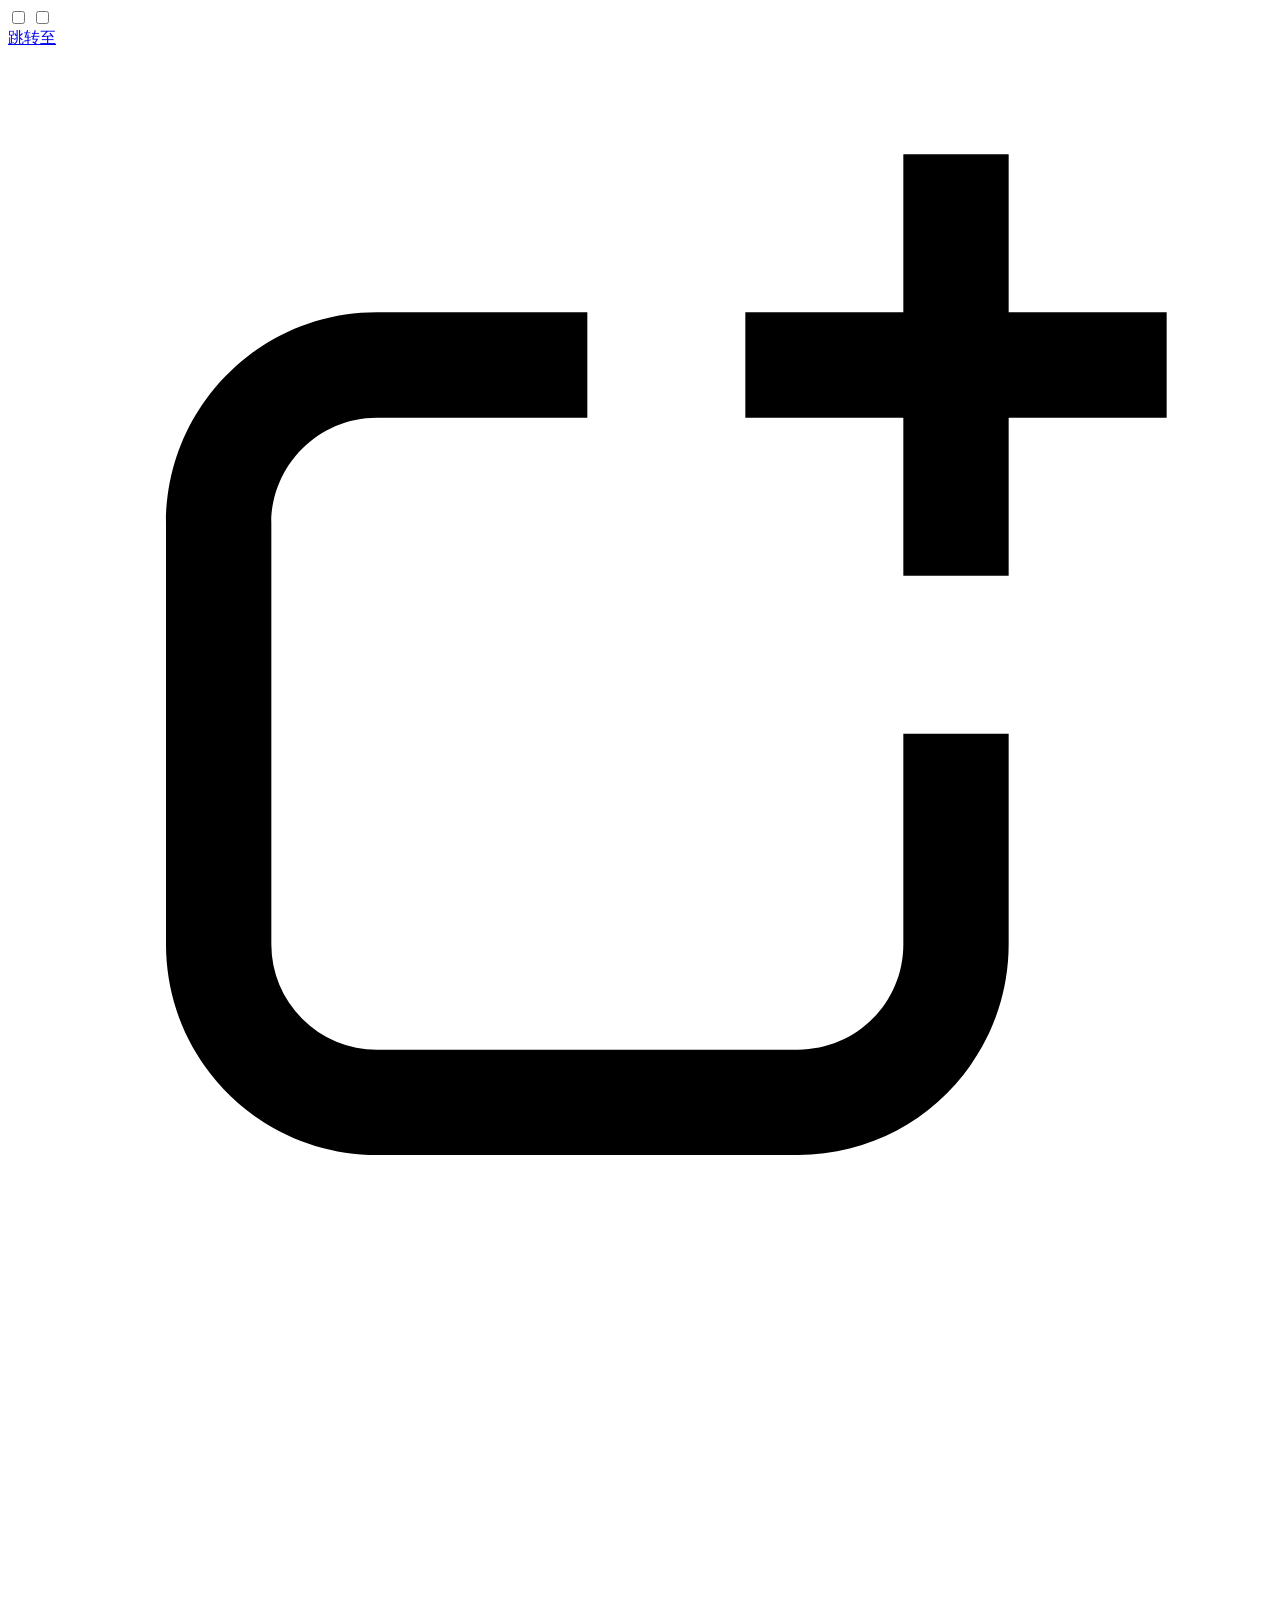
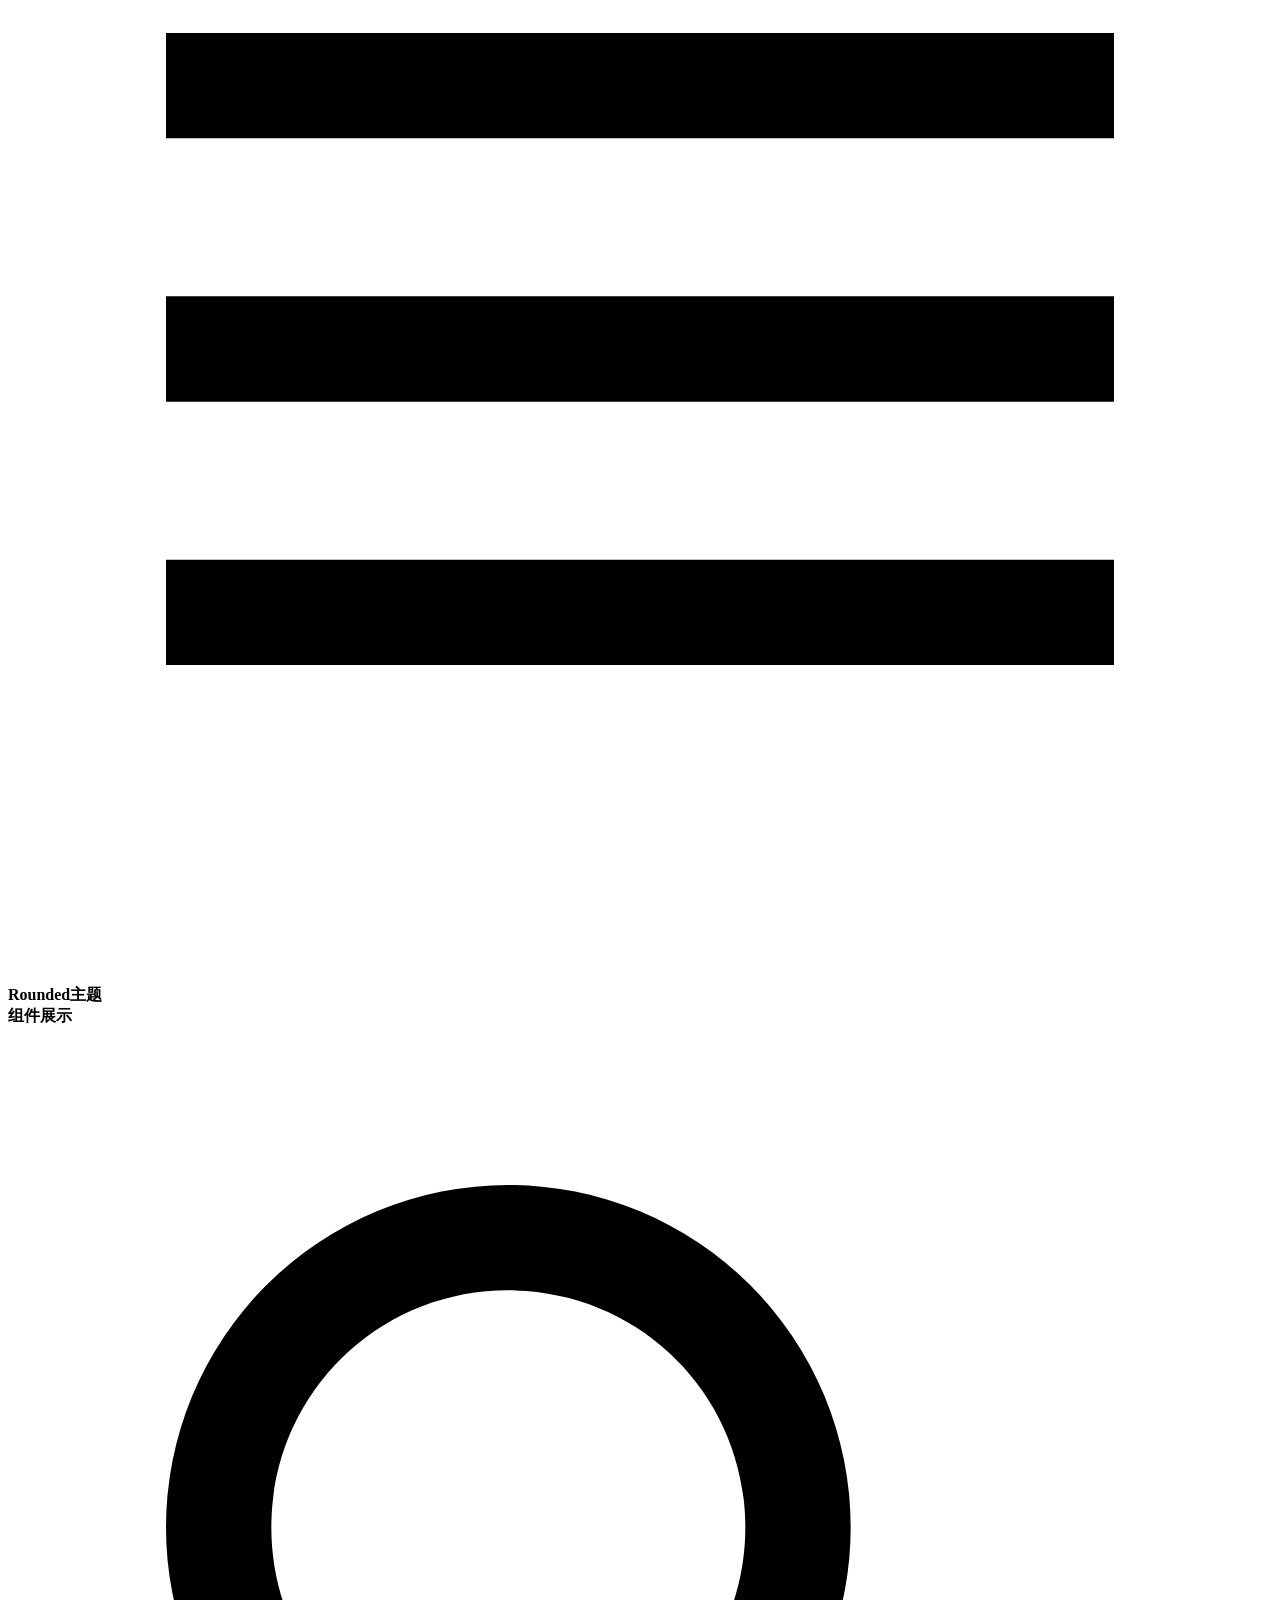
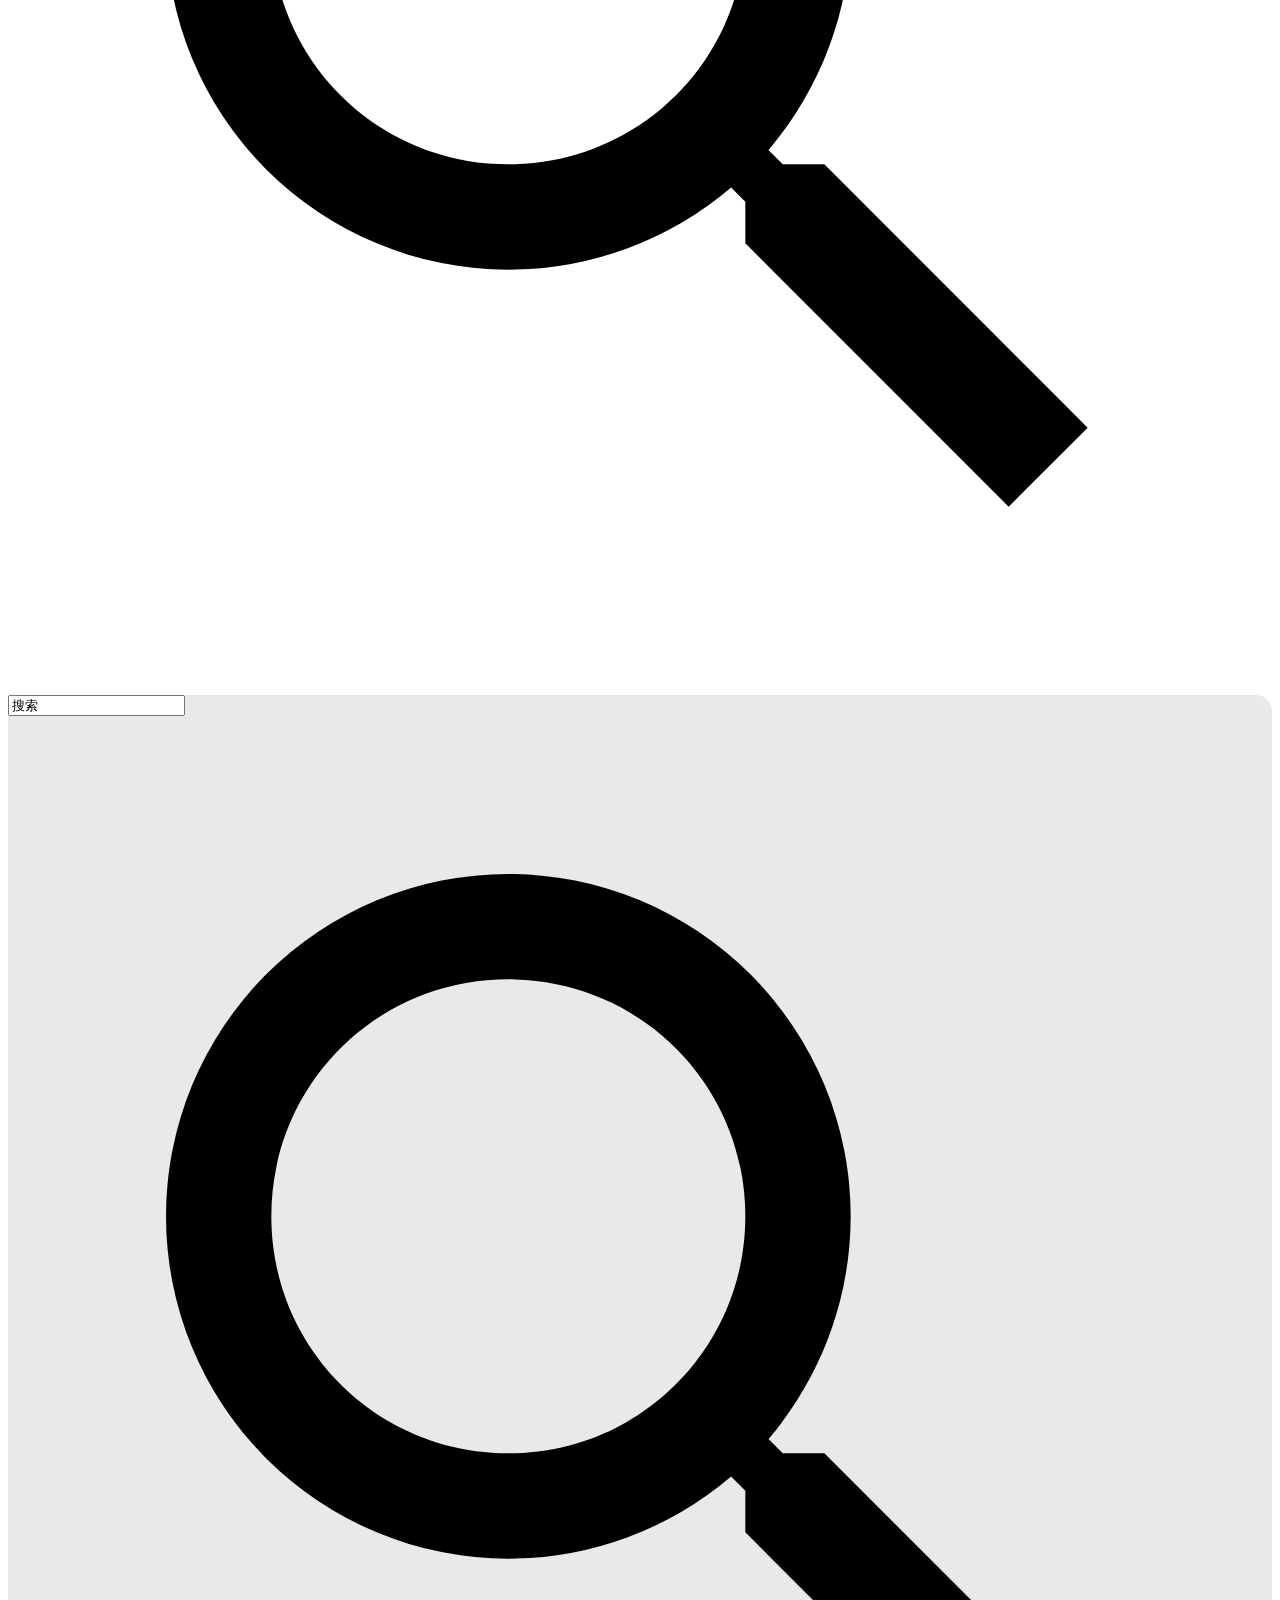
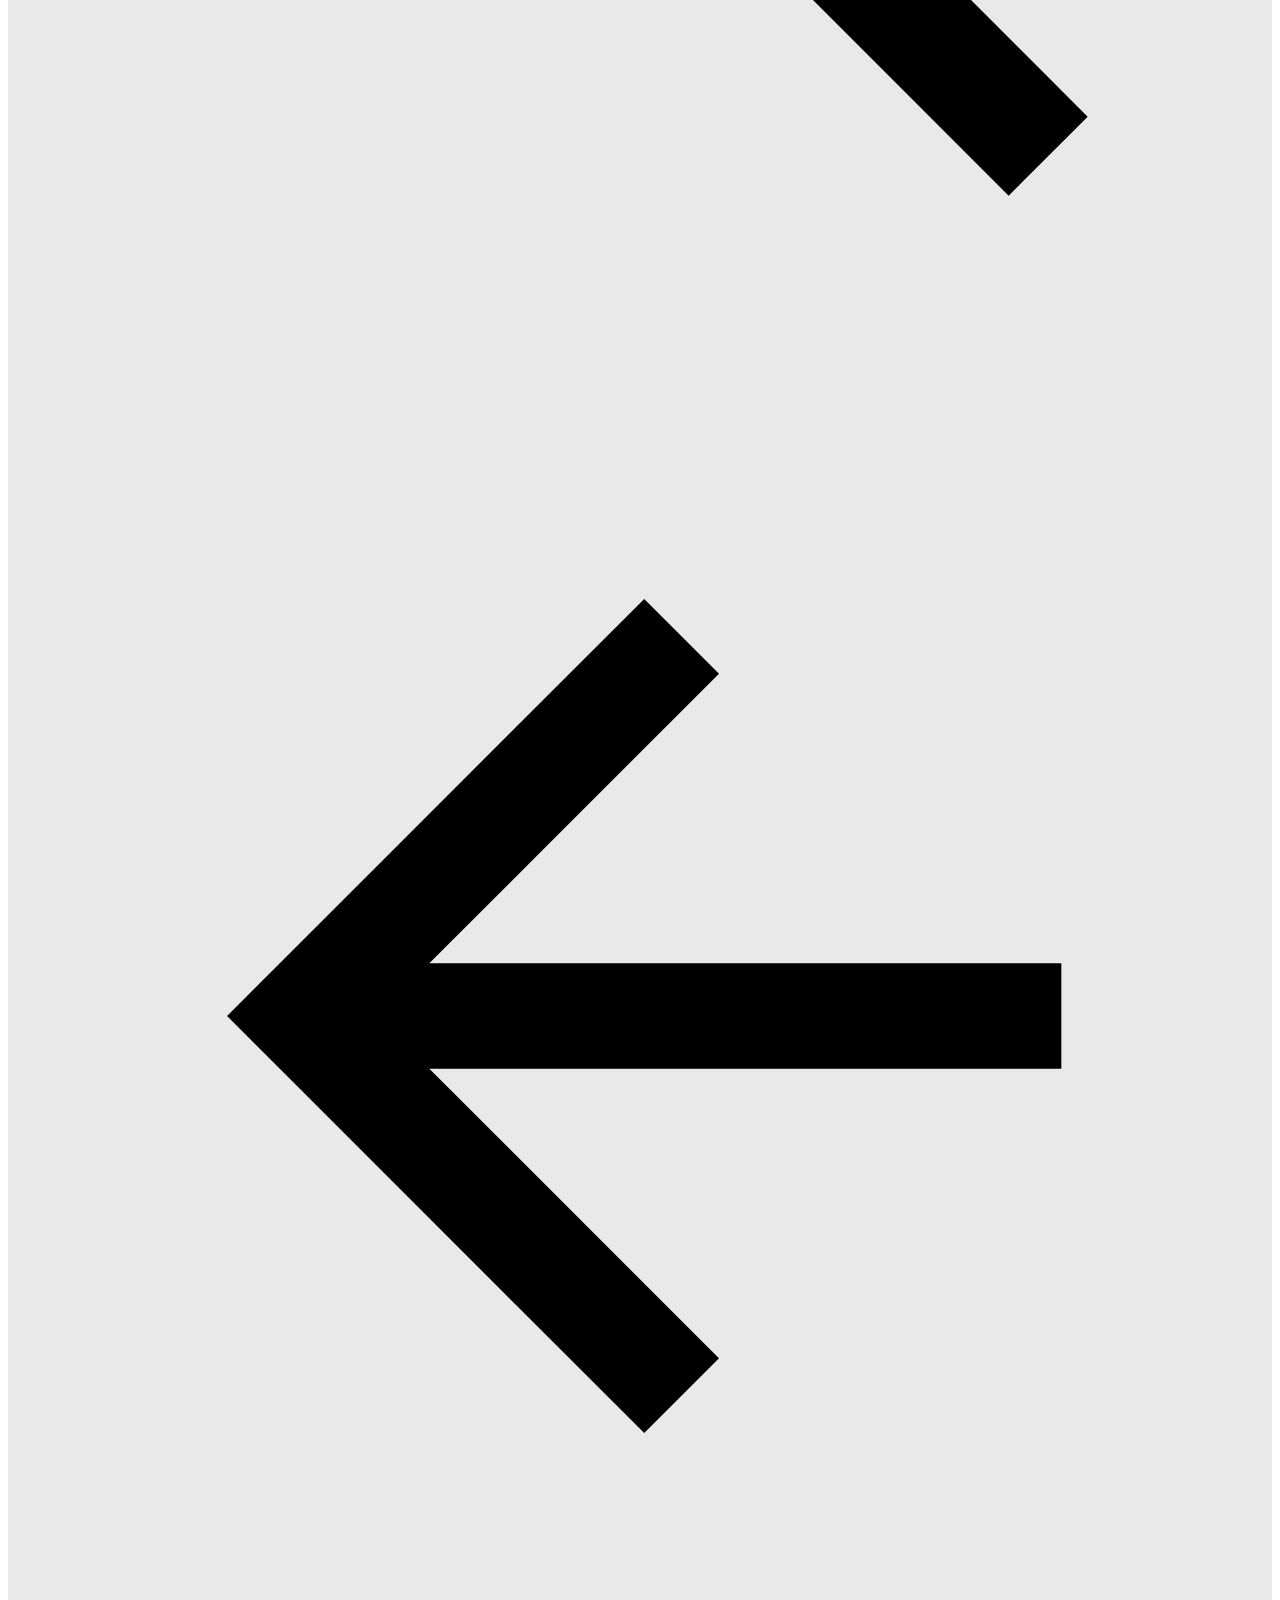
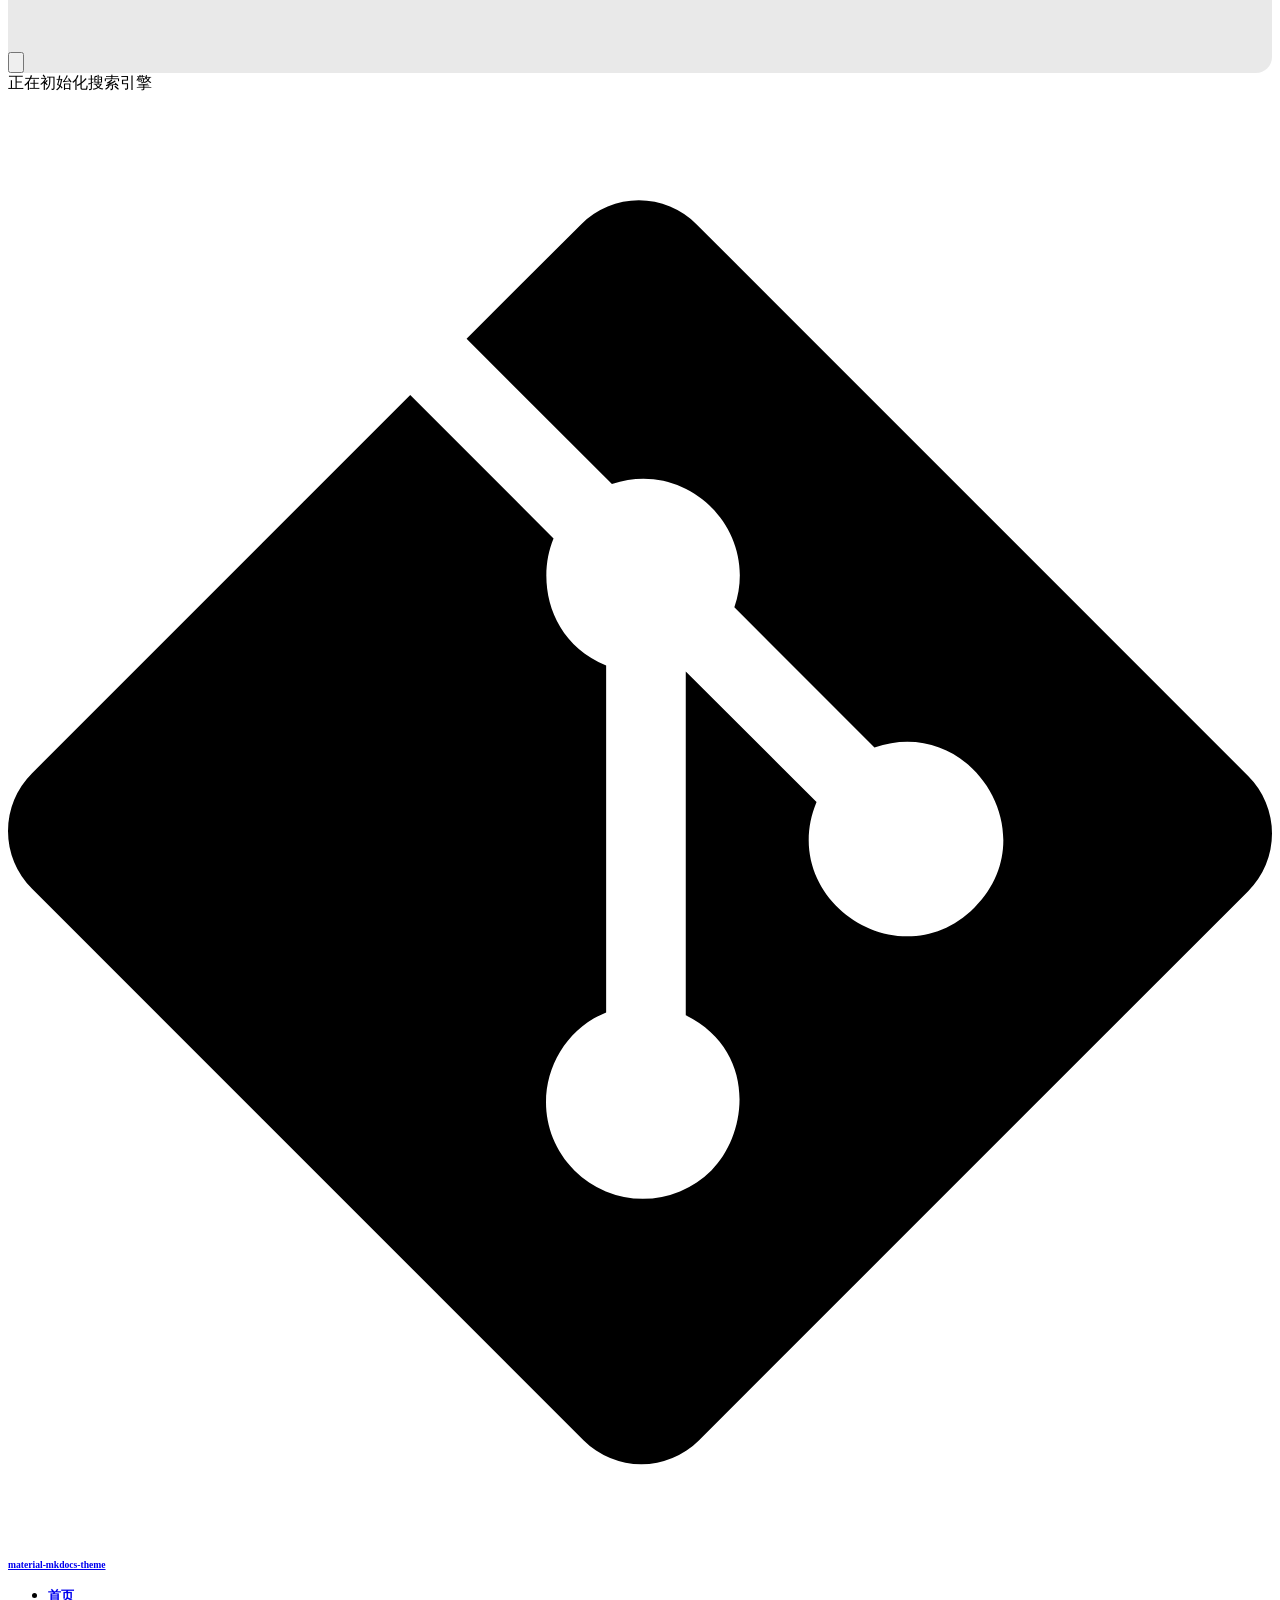
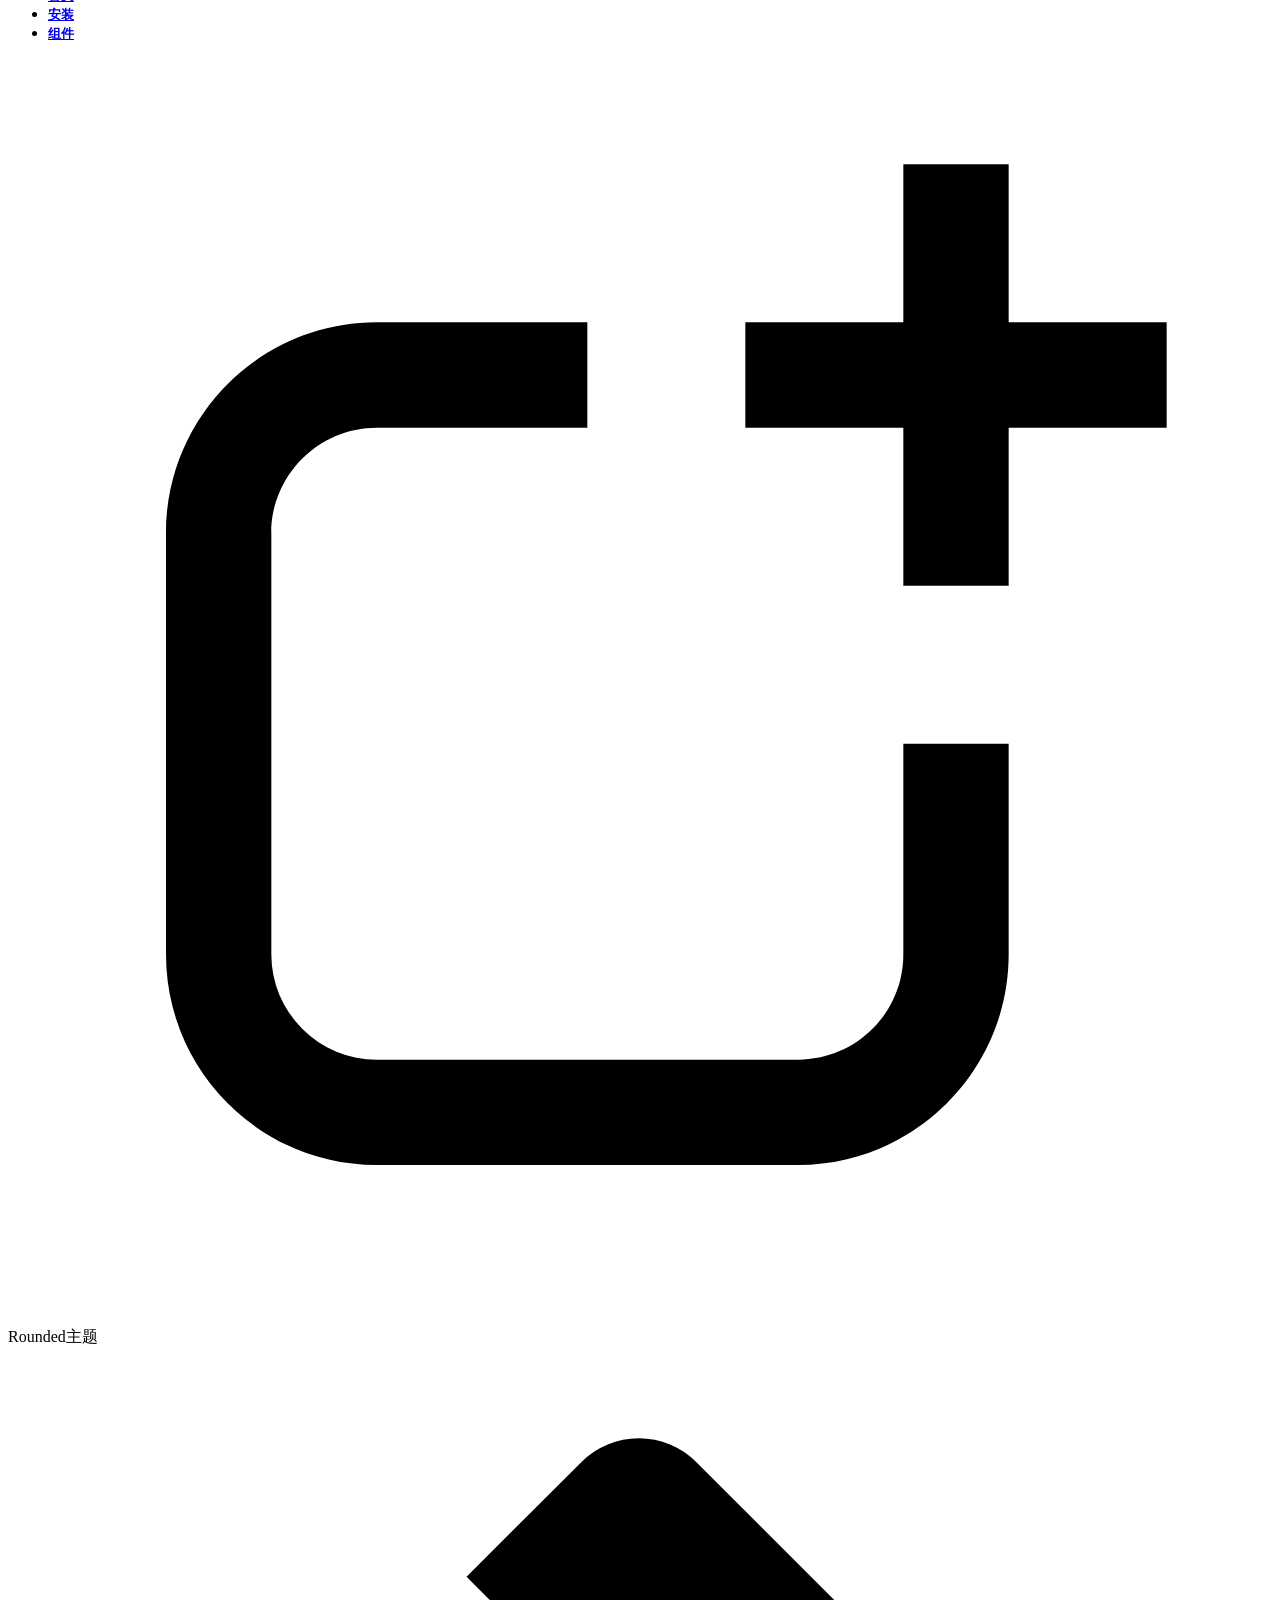
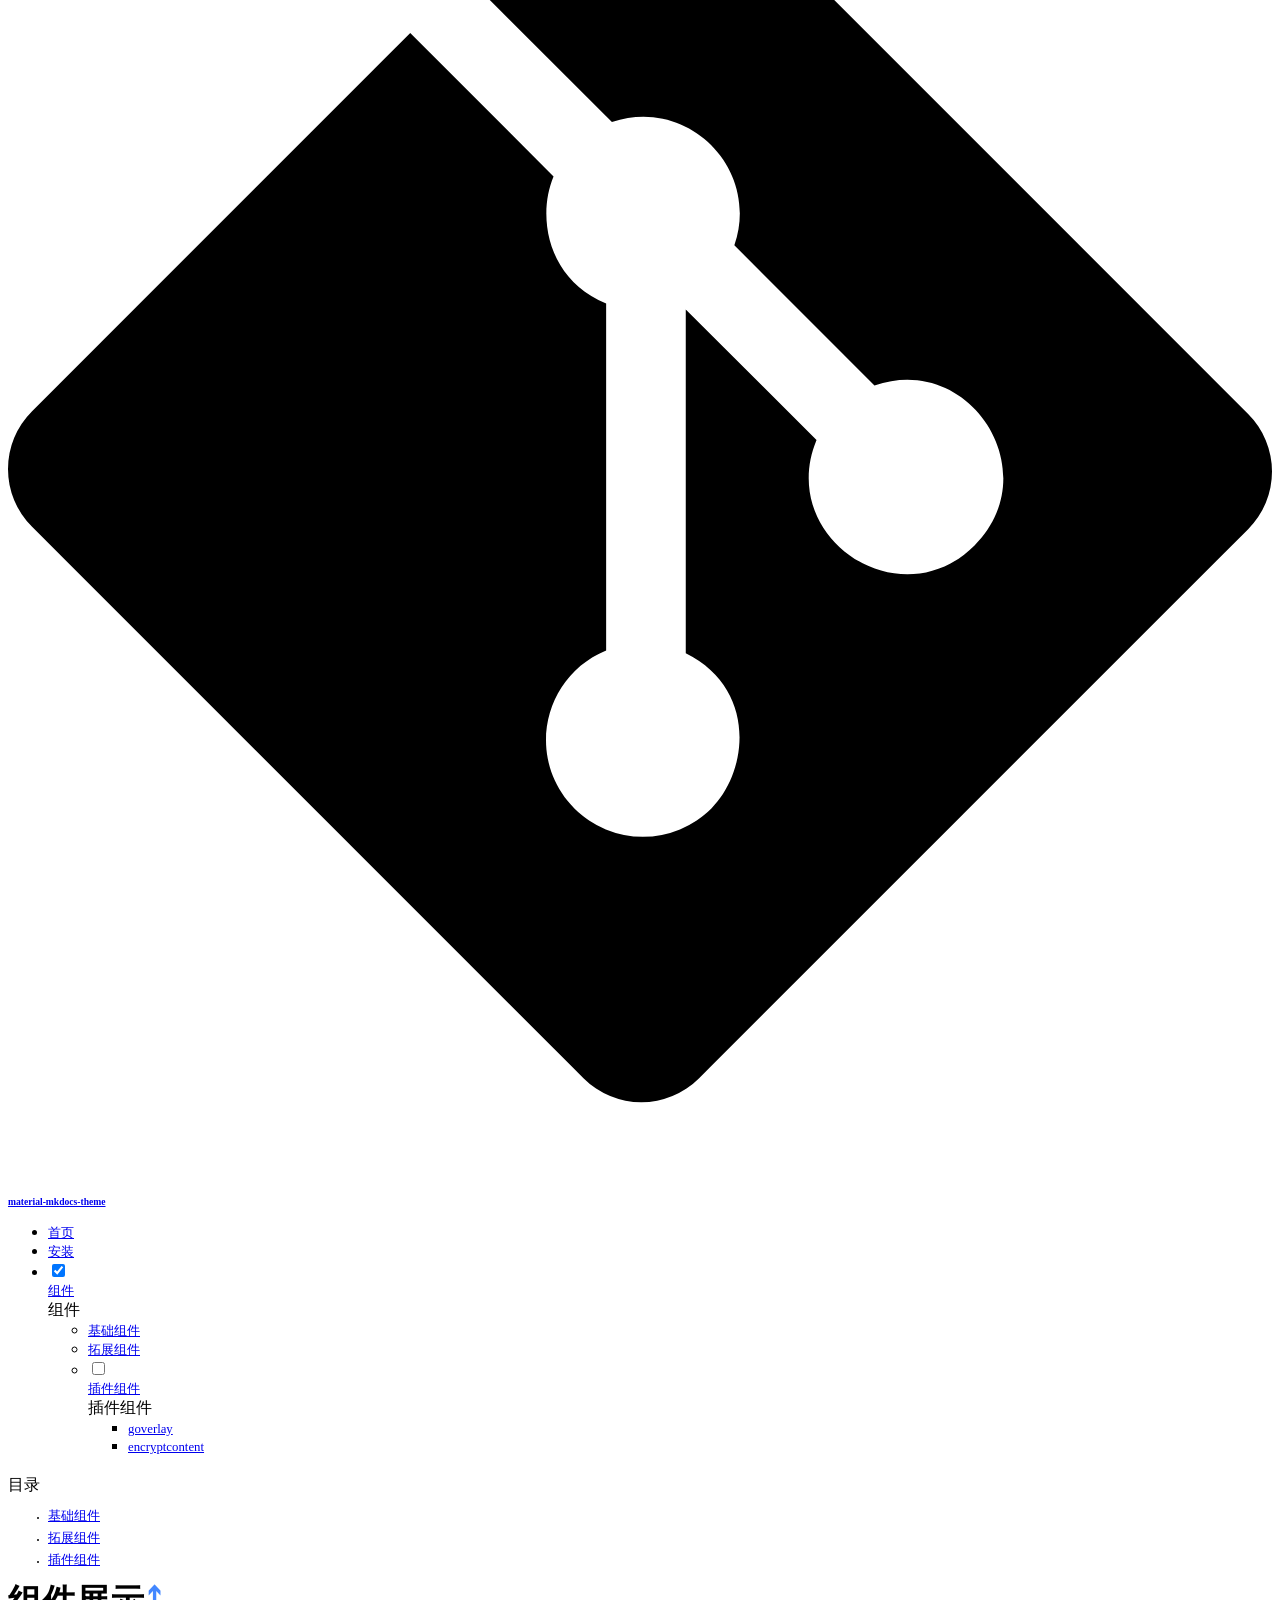
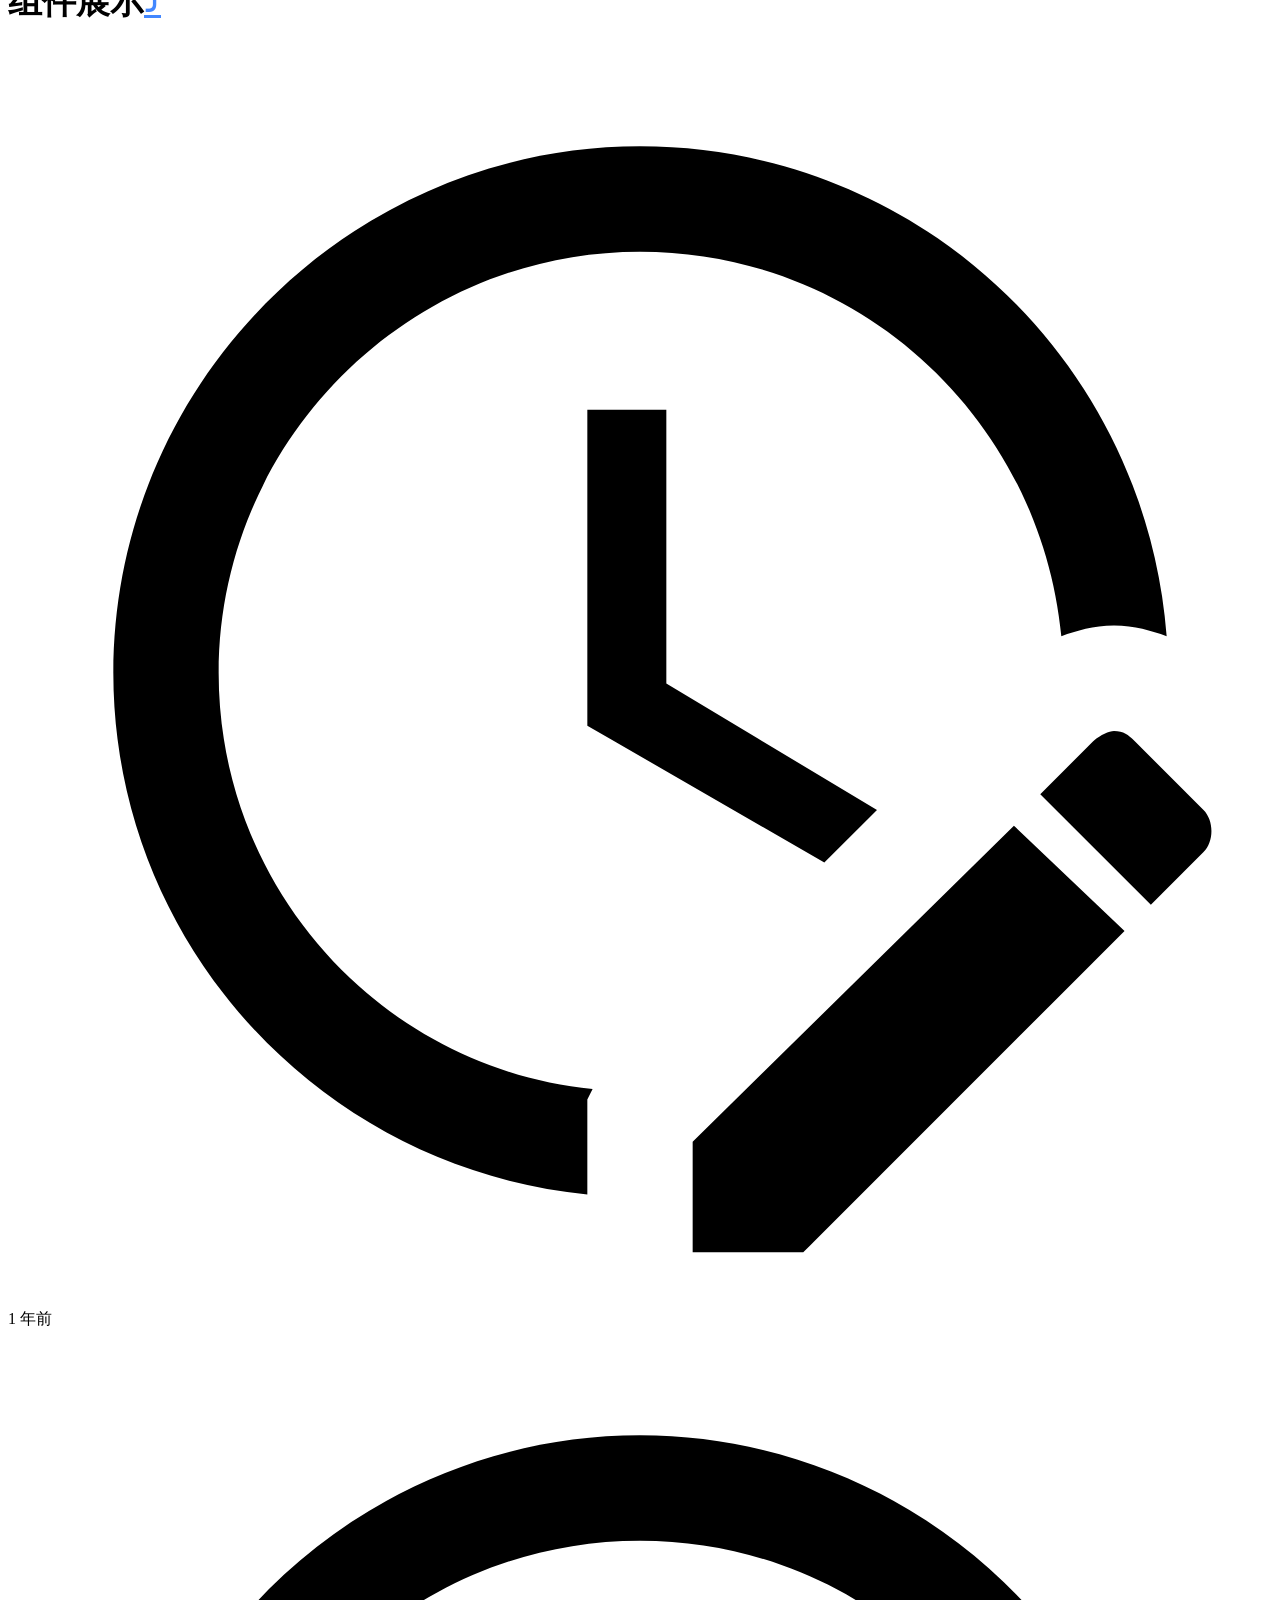
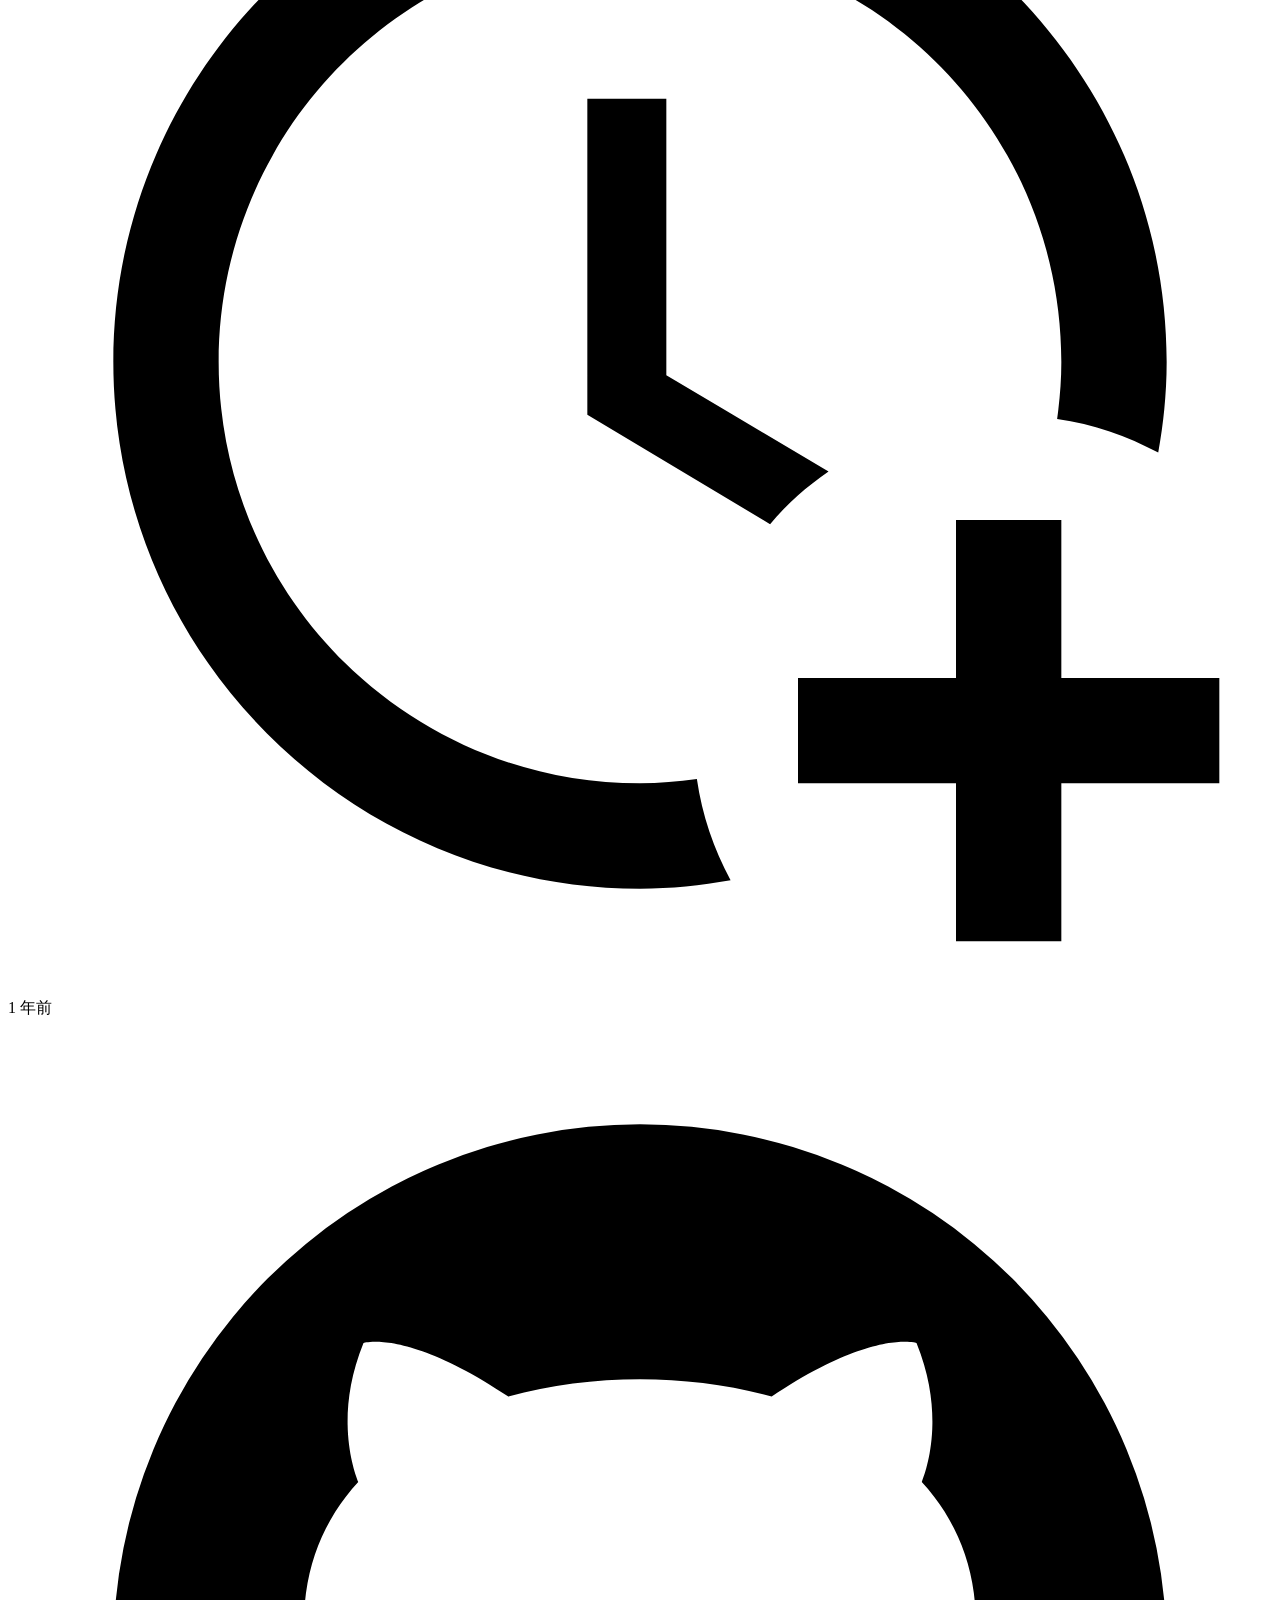
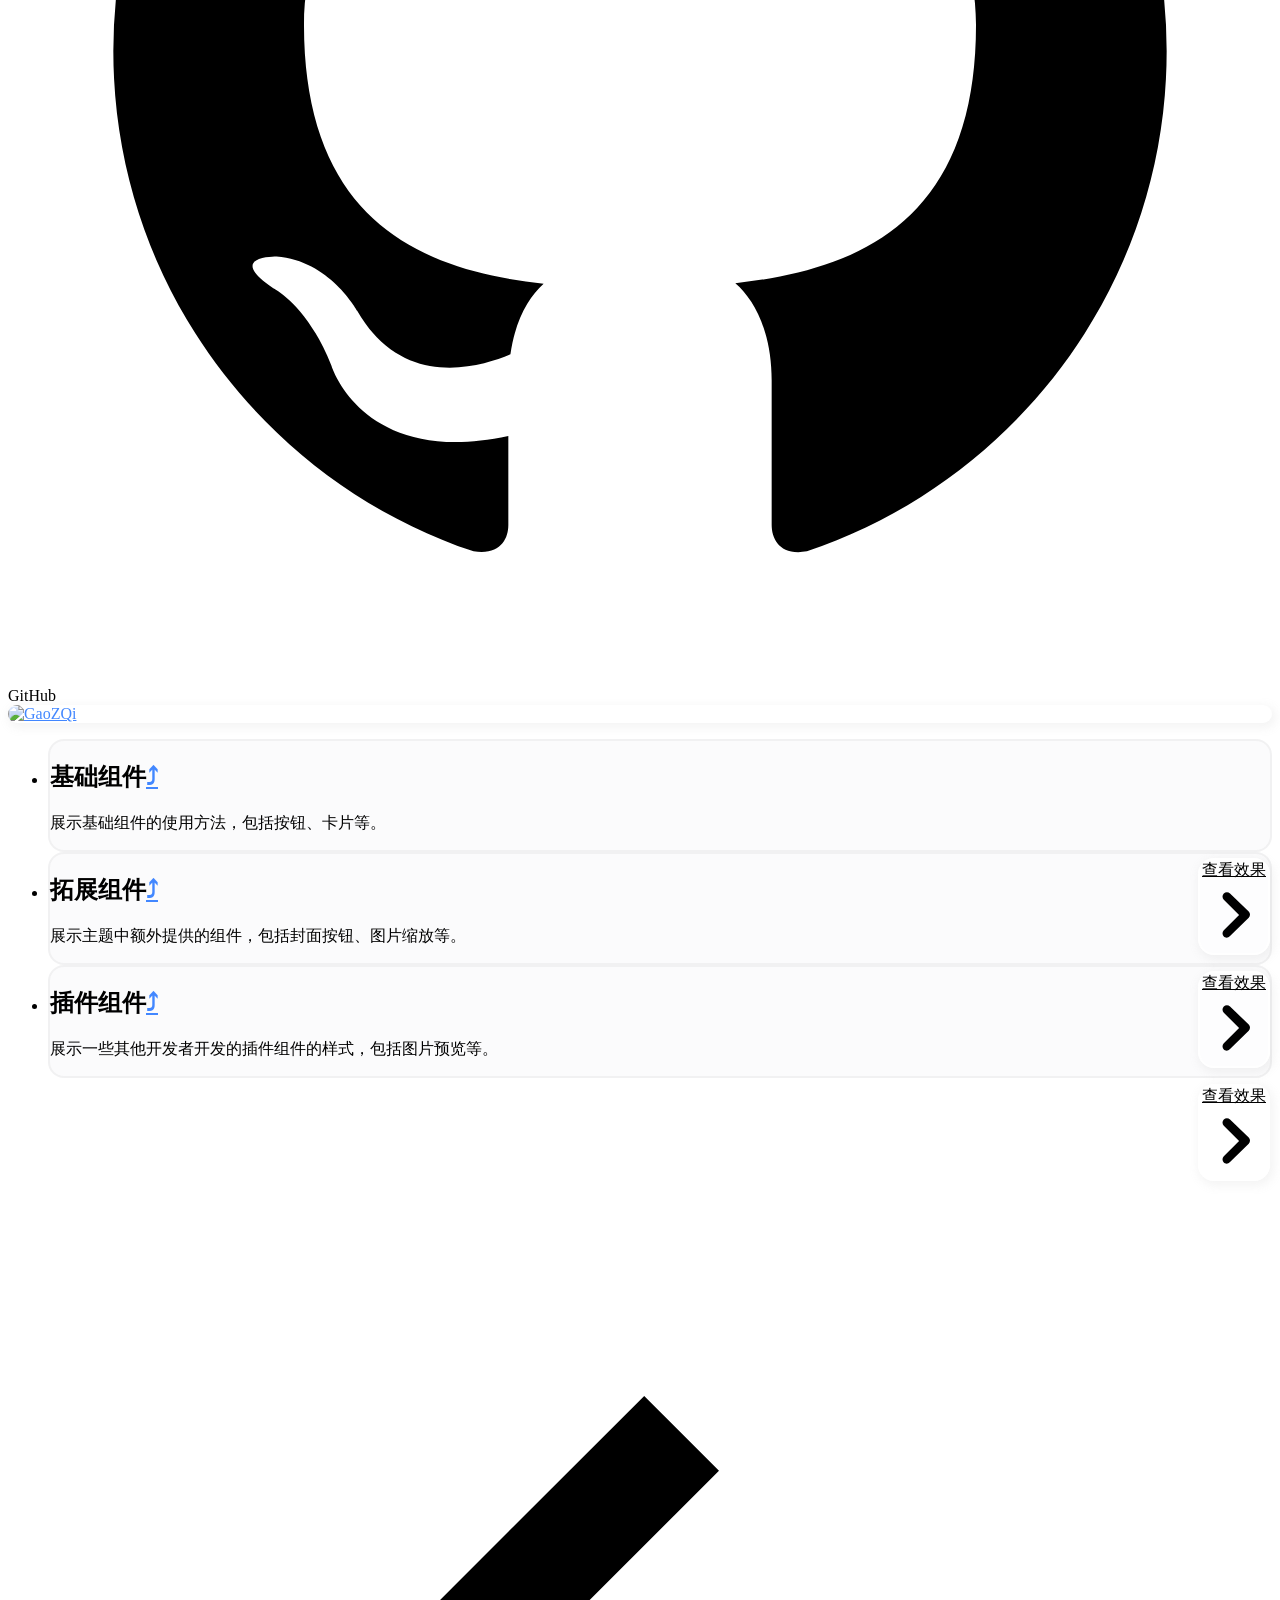
==== commit 99162d6d: "Deployed 91b396f with MkDocs version: 1.6.1" ====
--- a/pages/module/index.html
+++ b/pages/module/index.html
@@ -1,24 +1,65 @@
-<!DOCTYPE html>
-<html class="no-js" lang="zh">
-<head>
-<meta charset="utf-8"/>
-<meta content="width=device-width,initial-scale=1" name="viewport"/>
-<link href="https://GaoZQi.github.io/material-mkdocs-theme/pages/module/" rel="canonical"/>
-<link href="../start/" rel="prev"/>
-<link href="basic/" rel="next"/>
-<link href="../../images/icon.png" rel="icon"/>
-<meta content="mkdocs-1.6.1, mkdocs-material-9.6.11" name="generator"/>
-<title>组件展示 - Rounded主题</title>
-<link href="../../assets/stylesheets/main.4af4bdda.min.css" rel="stylesheet"/>
-<link href="../../assets/stylesheets/palette.06af60db.min.css" rel="stylesheet"/>
-<link crossorigin="" href="https://fonts.gstatic.com" rel="preconnect"/>
-<link href="https://fonts.googleapis.com/css?family=Roboto:300,300i,400,400i,700,700i%7CRoboto+Mono:400,400i,700,700i&amp;display=fallback" rel="stylesheet"/>
-<style>:root{--md-text-font:"Roboto";--md-code-font:"Roboto Mono"}</style>
-<link href="../../css/timeago.css" rel="stylesheet"/>
-<link href="../../css/heti.css" rel="stylesheet"/>
-<link href="../../theme/css/import.css" rel="stylesheet"/>
-<script>__md_scope=new URL("../..",location),__md_hash=e=>[...e].reduce(((e,_)=>(e<<5)-e+_.charCodeAt(0)),0),__md_get=(e,_=localStorage,t=__md_scope)=>JSON.parse(_.getItem(t.pathname+"."+e)),__md_set=(e,_,t=localStorage,a=__md_scope)=>{try{t.setItem(a.pathname+"."+e,JSON.stringify(_))}catch(e){}}</script>
- <link href="../../assets/stylesheets/glightbox.min.css" rel="stylesheet"/><style>
+
+<!doctype html>
+<html lang="zh" class="no-js">
+  <head>
+    
+      <meta charset="utf-8">
+      <meta name="viewport" content="width=device-width,initial-scale=1">
+      
+      
+      
+        <link rel="canonical" href="https://GaoZQi.github.io/material-mkdocs-theme/pages/module/">
+      
+      
+        <link rel="prev" href="../start/">
+      
+      
+        <link rel="next" href="basic/">
+      
+      
+      <link rel="icon" href="../../images/icon.png">
+      <meta name="generator" content="mkdocs-1.6.1, mkdocs-material-9.6.12">
+    
+    
+      
+        <title>组件展示 - Rounded主题</title>
+      
+    
+    
+      <link rel="stylesheet" href="../../assets/stylesheets/main.2afb09e1.min.css">
+      
+        
+        <link rel="stylesheet" href="../../assets/stylesheets/palette.06af60db.min.css">
+      
+      
+
+
+    
+    
+      
+    
+    
+      
+        
+        
+        <link rel="preconnect" href="https://fonts.gstatic.com" crossorigin>
+        <link rel="stylesheet" href="https://fonts.googleapis.com/css?family=Roboto:300,300i,400,400i,700,700i%7CRoboto+Mono:400,400i,700,700i&display=fallback">
+        <style>:root{--md-text-font:"Roboto";--md-code-font:"Roboto Mono"}</style>
+      
+    
+    
+      <link rel="stylesheet" href="../../css/timeago.css">
+    
+      <link rel="stylesheet" href="../../theme/css/import.css">
+    
+    <script>__md_scope=new URL("../..",location),__md_hash=e=>[...e].reduce(((e,_)=>(e<<5)-e+_.charCodeAt(0)),0),__md_get=(e,_=localStorage,t=__md_scope)=>JSON.parse(_.getItem(t.pathname+"."+e)),__md_set=(e,_,t=localStorage,a=__md_scope)=>{try{t.setItem(a.pathname+"."+e,JSON.stringify(_))}catch(e){}}</script>
+    
+      
+
+    
+    
+    
+   <link href="../../assets/stylesheets/glightbox.min.css" rel="stylesheet"/><style>
     html.glightbox-open { overflow: initial; height: 100%; }
     .gslide-title { margin-top: 0px; user-select: text; }
     .gslide-desc { color: #666; user-select: text; }
@@ -28,386 +69,787 @@
     body[data-md-color-scheme="slate"] .gdesc-inner { background: var(--md-default-bg-color);}
     body[data-md-color-scheme="slate"] .gslide-title { color: var(--md-default-fg-color);}
     body[data-md-color-scheme="slate"] .gslide-desc { color: var(--md-default-fg-color);}</style> <script src="../../assets/javascripts/glightbox.min.js"></script></head>
-<body data-md-color-accent="indigo" data-md-color-primary="indigo" data-md-color-scheme="auto" dir="ltr">
-<input autocomplete="off" class="md-toggle" data-md-toggle="drawer" id="__drawer" type="checkbox"/>
-<input autocomplete="off" class="md-toggle" data-md-toggle="search" id="__search" type="checkbox"/>
-<label class="md-overlay" for="__drawer"></label>
-<div data-md-component="skip">
-<a class="md-skip" href="#_1">
+  
+  
+    
+    
+    
+    
+    
+    <body dir="ltr" data-md-color-scheme="auto" data-md-color-primary="indigo" data-md-color-accent="indigo">
+  
+    
+    <input class="md-toggle" data-md-toggle="drawer" type="checkbox" id="__drawer" autocomplete="off">
+    <input class="md-toggle" data-md-toggle="search" type="checkbox" id="__search" autocomplete="off">
+    <label class="md-overlay" for="__drawer"></label>
+    <div data-md-component="skip">
+      
+        
+        <a href="#_1" class="md-skip">
           跳转至
         </a>
-</div>
-<div data-md-component="announce">
-</div>
+      
+    </div>
+    <div data-md-component="announce">
+      
+    </div>
+    
+    
+      
+
 <header class="md-header" data-md-component="header">
-<nav aria-label="页眉" class="md-header__inner md-grid">
-<a aria-label="Rounded主题" class="md-header__button md-logo" data-md-component="logo" href="../.." title="Rounded主题">
-<svg viewbox="0 0 24 24" xmlns="http://www.w3.org/2000/svg"><path d="M17 2h2v3h3v2h-3v3h-2V7h-3V5h3zM7 5h4v2H7c-1.1 0-2 .9-2 2v8a2 2 0 0 0 2 2h8c1.11 0 2-.89 2-2v-4h2v4c0 2.21-1.79 4-4 4H7c-2.21 0-4-1.79-4-4V9c0-2.21 1.79-4 4-4"></path></svg>
-</a>
-<label class="md-header__button md-icon" for="__drawer">
-<svg viewbox="0 0 24 24" xmlns="http://www.w3.org/2000/svg"><path d="M3 6h18v2H3zm0 5h18v2H3zm0 5h18v2H3z"></path></svg>
-</label>
-<div class="md-header__title" data-md-component="header-title">
-<div class="md-header__ellipsis">
-<div class="md-header__topic">
-<span class="md-ellipsis">
+  <nav class="md-header__inner md-grid" aria-label="页眉">
+    <a href="../.." title="Rounded主题" class="md-header__button md-logo" aria-label="Rounded主题" data-md-component="logo">
+      
+  
+  <svg xmlns="http://www.w3.org/2000/svg" viewBox="0 0 24 24"><path d="M17 2h2v3h3v2h-3v3h-2V7h-3V5h3zM7 5h4v2H7c-1.1 0-2 .9-2 2v8a2 2 0 0 0 2 2h8c1.11 0 2-.89 2-2v-4h2v4c0 2.21-1.79 4-4 4H7c-2.21 0-4-1.79-4-4V9c0-2.21 1.79-4 4-4"/></svg>
+
+    </a>
+    <label class="md-header__button md-icon" for="__drawer">
+      
+      <svg xmlns="http://www.w3.org/2000/svg" viewBox="0 0 24 24"><path d="M3 6h18v2H3zm0 5h18v2H3zm0 5h18v2H3z"/></svg>
+    </label>
+    <div class="md-header__title" data-md-component="header-title">
+      <div class="md-header__ellipsis">
+        <div class="md-header__topic">
+          <span class="md-ellipsis">
             Rounded主题
           </span>
-</div>
-<div class="md-header__topic" data-md-component="header-topic">
-<span class="md-ellipsis">
+        </div>
+        <div class="md-header__topic" data-md-component="header-topic">
+          <span class="md-ellipsis">
             
               组件展示
             
           </span>
-</div>
-</div>
-</div>
-<label class="md-header__button md-icon" for="__search">
-<svg viewbox="0 0 24 24" xmlns="http://www.w3.org/2000/svg"><path d="M9.5 3A6.5 6.5 0 0 1 16 9.5c0 1.61-.59 3.09-1.56 4.23l.27.27h.79l5 5-1.5 1.5-5-5v-.79l-.27-.27A6.52 6.52 0 0 1 9.5 16 6.5 6.5 0 0 1 3 9.5 6.5 6.5 0 0 1 9.5 3m0 2C7 5 5 7 5 9.5S7 14 9.5 14 14 12 14 9.5 12 5 9.5 5"></path></svg>
-</label>
-<div class="md-search" data-md-component="search" role="dialog">
-<label class="md-search__overlay" for="__search"></label>
-<div class="md-search__inner" role="search">
-<form class="md-search__form" name="search">
-<input aria-label="搜索" autocapitalize="off" autocomplete="off" autocorrect="off" class="md-search__input" data-md-component="search-query" name="query" placeholder="搜索" required="" spellcheck="false" type="text"/>
-<label class="md-search__icon md-icon" for="__search">
-<svg viewbox="0 0 24 24" xmlns="http://www.w3.org/2000/svg"><path d="M9.5 3A6.5 6.5 0 0 1 16 9.5c0 1.61-.59 3.09-1.56 4.23l.27.27h.79l5 5-1.5 1.5-5-5v-.79l-.27-.27A6.52 6.52 0 0 1 9.5 16 6.5 6.5 0 0 1 3 9.5 6.5 6.5 0 0 1 9.5 3m0 2C7 5 5 7 5 9.5S7 14 9.5 14 14 12 14 9.5 12 5 9.5 5"></path></svg>
-<svg viewbox="0 0 24 24" xmlns="http://www.w3.org/2000/svg"><path d="M20 11v2H8l5.5 5.5-1.42 1.42L4.16 12l7.92-7.92L13.5 5.5 8 11z"></path></svg>
-</label>
-<nav aria-label="查找" class="md-search__options">
-<button aria-label="清空当前内容" class="md-search__icon md-icon" tabindex="-1" title="清空当前内容" type="reset">
-<svg viewbox="0 0 24 24" xmlns="http://www.w3.org/2000/svg"><path d="M19 6.41 17.59 5 12 10.59 6.41 5 5 6.41 10.59 12 5 17.59 6.41 19 12 13.41 17.59 19 19 17.59 13.41 12z"></path></svg>
-</button>
-</nav>
-</form>
-<div class="md-search__output">
-<div class="md-search__scrollwrap" data-md-scrollfix="" tabindex="0">
-<div class="md-search-result" data-md-component="search-result">
-<div class="md-search-result__meta">
+        </div>
+      </div>
+    </div>
+    
+      
+    
+    
+    
+    
+      
+      
+        <label class="md-header__button md-icon" for="__search">
+          
+          <svg xmlns="http://www.w3.org/2000/svg" viewBox="0 0 24 24"><path d="M9.5 3A6.5 6.5 0 0 1 16 9.5c0 1.61-.59 3.09-1.56 4.23l.27.27h.79l5 5-1.5 1.5-5-5v-.79l-.27-.27A6.52 6.52 0 0 1 9.5 16 6.5 6.5 0 0 1 3 9.5 6.5 6.5 0 0 1 9.5 3m0 2C7 5 5 7 5 9.5S7 14 9.5 14 14 12 14 9.5 12 5 9.5 5"/></svg>
+        </label>
+        <div class="md-search" data-md-component="search" role="dialog">
+  <label class="md-search__overlay" for="__search"></label>
+  <div class="md-search__inner" role="search">
+    <form class="md-search__form" name="search">
+      <input type="text" class="md-search__input" name="query" aria-label="搜索" placeholder="搜索" autocapitalize="off" autocorrect="off" autocomplete="off" spellcheck="false" data-md-component="search-query" required>
+      <label class="md-search__icon md-icon" for="__search">
+        
+        <svg xmlns="http://www.w3.org/2000/svg" viewBox="0 0 24 24"><path d="M9.5 3A6.5 6.5 0 0 1 16 9.5c0 1.61-.59 3.09-1.56 4.23l.27.27h.79l5 5-1.5 1.5-5-5v-.79l-.27-.27A6.52 6.52 0 0 1 9.5 16 6.5 6.5 0 0 1 3 9.5 6.5 6.5 0 0 1 9.5 3m0 2C7 5 5 7 5 9.5S7 14 9.5 14 14 12 14 9.5 12 5 9.5 5"/></svg>
+        
+        <svg xmlns="http://www.w3.org/2000/svg" viewBox="0 0 24 24"><path d="M20 11v2H8l5.5 5.5-1.42 1.42L4.16 12l7.92-7.92L13.5 5.5 8 11z"/></svg>
+      </label>
+      <nav class="md-search__options" aria-label="查找">
+        
+        <button type="reset" class="md-search__icon md-icon" title="清空当前内容" aria-label="清空当前内容" tabindex="-1">
+          
+          <svg xmlns="http://www.w3.org/2000/svg" viewBox="0 0 24 24"><path d="M19 6.41 17.59 5 12 10.59 6.41 5 5 6.41 10.59 12 5 17.59 6.41 19 12 13.41 17.59 19 19 17.59 13.41 12z"/></svg>
+        </button>
+      </nav>
+      
+    </form>
+    <div class="md-search__output">
+      <div class="md-search__scrollwrap" tabindex="0" data-md-scrollfix>
+        <div class="md-search-result" data-md-component="search-result">
+          <div class="md-search-result__meta">
             正在初始化搜索引擎
           </div>
-<ol class="md-search-result__list" role="presentation"></ol>
+          <ol class="md-search-result__list" role="presentation"></ol>
+        </div>
+      </div>
+    </div>
+  </div>
 </div>
-</div>
-</div>
-</div>
-</div>
-<div class="md-header__source">
-<a class="md-source" data-md-component="source" href="https://github.com/GaoZQi/material-mkdocs-theme" title="前往仓库">
-<div class="md-source__icon md-icon">
-<svg viewbox="0 0 448 512" xmlns="http://www.w3.org/2000/svg"><!--! Font Awesome Free 6.7.2 by @fontawesome - https://fontawesome.com License - https://fontawesome.com/license/free (Icons: CC BY 4.0, Fonts: SIL OFL 1.1, Code: MIT License) Copyright 2024 Fonticons, Inc.--><path d="M439.55 236.05 244 40.45a28.87 28.87 0 0 0-40.81 0l-40.66 40.63 51.52 51.52c27.06-9.14 52.68 16.77 43.39 43.68l49.66 49.66c34.23-11.8 61.18 31 35.47 56.69-26.49 26.49-70.21-2.87-56-37.34L240.22 199v121.85c25.3 12.54 22.26 41.85 9.08 55a34.34 34.34 0 0 1-48.55 0c-17.57-17.6-11.07-46.91 11.25-56v-123c-20.8-8.51-24.6-30.74-18.64-45L142.57 101 8.45 235.14a28.86 28.86 0 0 0 0 40.81l195.61 195.6a28.86 28.86 0 0 0 40.8 0l194.69-194.69a28.86 28.86 0 0 0 0-40.81"></path></svg>
-</div>
-<div class="md-source__repository">
+      
+    
+    
+      <div class="md-header__source">
+        <a href="https://github.com/GaoZQi/material-mkdocs-theme" title="前往仓库" class="md-source" data-md-component="source">
+  <div class="md-source__icon md-icon">
+    
+    <svg xmlns="http://www.w3.org/2000/svg" viewBox="0 0 448 512"><!--! Font Awesome Free 6.7.2 by @fontawesome - https://fontawesome.com License - https://fontawesome.com/license/free (Icons: CC BY 4.0, Fonts: SIL OFL 1.1, Code: MIT License) Copyright 2024 Fonticons, Inc.--><path d="M439.55 236.05 244 40.45a28.87 28.87 0 0 0-40.81 0l-40.66 40.63 51.52 51.52c27.06-9.14 52.68 16.77 43.39 43.68l49.66 49.66c34.23-11.8 61.18 31 35.47 56.69-26.49 26.49-70.21-2.87-56-37.34L240.22 199v121.85c25.3 12.54 22.26 41.85 9.08 55a34.34 34.34 0 0 1-48.55 0c-17.57-17.6-11.07-46.91 11.25-56v-123c-20.8-8.51-24.6-30.74-18.64-45L142.57 101 8.45 235.14a28.86 28.86 0 0 0 0 40.81l195.61 195.6a28.86 28.86 0 0 0 40.8 0l194.69-194.69a28.86 28.86 0 0 0 0-40.81"/></svg>
+  </div>
+  <div class="md-source__repository">
     material-mkdocs-theme
   </div>
 </a>
-</div>
+      </div>
+    
+  </nav>
+  
+</header>
+    
+    <div class="md-container" data-md-component="container">
+      
+      
+        
+          
+            
+<nav class="md-tabs" aria-label="标签" data-md-component="tabs">
+  <div class="md-grid">
+    <ul class="md-tabs__list">
+      
+        
+  
+  
+  
+  
+    <li class="md-tabs__item">
+      <a href="../.." class="md-tabs__link">
+        
+  
+  
+    
+  
+  首页
+
+      </a>
+    </li>
+  
+
+      
+        
+  
+  
+  
+  
+    <li class="md-tabs__item">
+      <a href="../start/" class="md-tabs__link">
+        
+  
+  
+    
+  
+  安装
+
+      </a>
+    </li>
+  
+
+      
+        
+  
+  
+  
+    
+  
+  
+    
+    
+      <li class="md-tabs__item md-tabs__item--active">
+        <a href="./" class="md-tabs__link">
+          
+  
+  
+    
+  
+  组件
+
+        </a>
+      </li>
+    
+  
+
+      
+    </ul>
+  </div>
 </nav>
-</header>
-<div class="md-container" data-md-component="container">
-<nav aria-label="标签" class="md-tabs" data-md-component="tabs">
-<div class="md-grid">
-<ul class="md-tabs__list">
-<li class="md-tabs__item">
-<a class="md-tabs__link" href="../..">
-        
-  
-  
-    
-  
-  首页
+          
+        
+      
+      <main class="md-main" data-md-component="main">
+        <div class="md-main__inner md-grid">
+          
+            
+              
+              <div class="md-sidebar md-sidebar--primary" data-md-component="sidebar" data-md-type="navigation" >
+                <div class="md-sidebar__scrollwrap">
+                  <div class="md-sidebar__inner">
+                    
+
+
+  
+
+
+<nav class="md-nav md-nav--primary md-nav--lifted" aria-label="导航栏" data-md-level="0">
+  <label class="md-nav__title" for="__drawer">
+    <a href="../.." title="Rounded主题" class="md-nav__button md-logo" aria-label="Rounded主题" data-md-component="logo">
+      
+  
+  <svg xmlns="http://www.w3.org/2000/svg" viewBox="0 0 24 24"><path d="M17 2h2v3h3v2h-3v3h-2V7h-3V5h3zM7 5h4v2H7c-1.1 0-2 .9-2 2v8a2 2 0 0 0 2 2h8c1.11 0 2-.89 2-2v-4h2v4c0 2.21-1.79 4-4 4H7c-2.21 0-4-1.79-4-4V9c0-2.21 1.79-4 4-4"/></svg>
+
+    </a>
+    Rounded主题
+  </label>
+  
+    <div class="md-nav__source">
+      <a href="https://github.com/GaoZQi/material-mkdocs-theme" title="前往仓库" class="md-source" data-md-component="source">
+  <div class="md-source__icon md-icon">
+    
+    <svg xmlns="http://www.w3.org/2000/svg" viewBox="0 0 448 512"><!--! Font Awesome Free 6.7.2 by @fontawesome - https://fontawesome.com License - https://fontawesome.com/license/free (Icons: CC BY 4.0, Fonts: SIL OFL 1.1, Code: MIT License) Copyright 2024 Fonticons, Inc.--><path d="M439.55 236.05 244 40.45a28.87 28.87 0 0 0-40.81 0l-40.66 40.63 51.52 51.52c27.06-9.14 52.68 16.77 43.39 43.68l49.66 49.66c34.23-11.8 61.18 31 35.47 56.69-26.49 26.49-70.21-2.87-56-37.34L240.22 199v121.85c25.3 12.54 22.26 41.85 9.08 55a34.34 34.34 0 0 1-48.55 0c-17.57-17.6-11.07-46.91 11.25-56v-123c-20.8-8.51-24.6-30.74-18.64-45L142.57 101 8.45 235.14a28.86 28.86 0 0 0 0 40.81l195.61 195.6a28.86 28.86 0 0 0 40.8 0l194.69-194.69a28.86 28.86 0 0 0 0-40.81"/></svg>
+  </div>
+  <div class="md-source__repository">
+    material-mkdocs-theme
+  </div>
+</a>
+    </div>
+  
+  <ul class="md-nav__list" data-md-scrollfix>
+    
+      
+      
+  
+  
+  
+  
+    <li class="md-nav__item">
+      <a href="../.." class="md-nav__link">
+        
+  
+  
+  <span class="md-ellipsis">
+    首页
+    
+  </span>
+  
 
       </a>
+    </li>
+  
+
+    
+      
+      
+  
+  
+  
+  
+    <li class="md-nav__item">
+      <a href="../start/" class="md-nav__link">
+        
+  
+  
+  <span class="md-ellipsis">
+    安装
+    
+  </span>
+  
+
+      </a>
+    </li>
+  
+
+    
+      
+      
+  
+  
+    
+  
+  
+  
+    
+    
+      
+        
+          
+        
+      
+        
+      
+        
+      
+        
+      
+    
+    
+    
+      
+        
+        
+      
+      
+        
+      
+    
+    
+    <li class="md-nav__item md-nav__item--active md-nav__item--section md-nav__item--nested">
+      
+        
+        
+        <input class="md-nav__toggle md-toggle " type="checkbox" id="__nav_3" checked>
+        
+          
+          <div class="md-nav__link md-nav__container">
+            <a href="./" class="md-nav__link md-nav__link--active">
+              
+  
+  
+  <span class="md-ellipsis">
+    组件
+    
+  </span>
+  
+
+            </a>
+            
+              
+              <label class="md-nav__link md-nav__link--active" for="__nav_3" id="__nav_3_label" tabindex="">
+                <span class="md-nav__icon md-icon"></span>
+              </label>
+            
+          </div>
+        
+        <nav class="md-nav" data-md-level="1" aria-labelledby="__nav_3_label" aria-expanded="true">
+          <label class="md-nav__title" for="__nav_3">
+            <span class="md-nav__icon md-icon"></span>
+            组件
+          </label>
+          <ul class="md-nav__list" data-md-scrollfix>
+            
+              
+            
+              
+                
+  
+  
+  
+  
+    <li class="md-nav__item">
+      <a href="basic/" class="md-nav__link">
+        
+  
+  
+  <span class="md-ellipsis">
+    基础组件
+    
+  </span>
+  
+
+      </a>
+    </li>
+  
+
+              
+            
+              
+                
+  
+  
+  
+  
+    <li class="md-nav__item">
+      <a href="extend/" class="md-nav__link">
+        
+  
+  
+  <span class="md-ellipsis">
+    拓展组件
+    
+  </span>
+  
+
+      </a>
+    </li>
+  
+
+              
+            
+              
+                
+  
+  
+  
+  
+    
+    
+      
+        
+          
+        
+      
+        
+      
+        
+      
+    
+    
+    
+      
+      
+        
+          
+          
+        
+      
+    
+    
+    <li class="md-nav__item md-nav__item--section md-nav__item--nested">
+      
+        
+        
+          
+        
+        <input class="md-nav__toggle md-toggle md-toggle--indeterminate" type="checkbox" id="__nav_3_4" >
+        
+          
+          <div class="md-nav__link md-nav__container">
+            <a href="plugins/" class="md-nav__link ">
+              
+  
+  
+  <span class="md-ellipsis">
+    插件组件
+    
+  </span>
+  
+
+            </a>
+            
+              
+              <label class="md-nav__link " for="__nav_3_4" id="__nav_3_4_label" tabindex="">
+                <span class="md-nav__icon md-icon"></span>
+              </label>
+            
+          </div>
+        
+        <nav class="md-nav" data-md-level="2" aria-labelledby="__nav_3_4_label" aria-expanded="false">
+          <label class="md-nav__title" for="__nav_3_4">
+            <span class="md-nav__icon md-icon"></span>
+            插件组件
+          </label>
+          <ul class="md-nav__list" data-md-scrollfix>
+            
+              
+            
+              
+                
+  
+  
+  
+  
+    <li class="md-nav__item">
+      <a href="plugins/goverlay/" class="md-nav__link">
+        
+  
+  
+  <span class="md-ellipsis">
+    goverlay
+    
+  </span>
+  
+
+      </a>
+    </li>
+  
+
+              
+            
+              
+                
+  
+  
+  
+  
+    <li class="md-nav__item">
+      <a href="plugins/encryptcontent/" class="md-nav__link">
+        
+  
+  
+  <span class="md-ellipsis">
+    encryptcontent
+    
+  </span>
+  
+
+      </a>
+    </li>
+  
+
+              
+            
+          </ul>
+        </nav>
+      
+    </li>
+  
+
+              
+            
+          </ul>
+        </nav>
+      
+    </li>
+  
+
+    
+  </ul>
+</nav>
+                  </div>
+                </div>
+              </div>
+            
+            
+              
+              <div class="md-sidebar md-sidebar--secondary" data-md-component="sidebar" data-md-type="toc" >
+                <div class="md-sidebar__scrollwrap">
+                  <div class="md-sidebar__inner">
+                    
+
+<nav class="md-nav md-nav--secondary" aria-label="目录">
+  
+  
+  
+    
+  
+  
+    <label class="md-nav__title" for="__toc">
+      <span class="md-nav__icon md-icon"></span>
+      目录
+    </label>
+    <ul class="md-nav__list" data-md-component="toc" data-md-scrollfix>
+      
+        <li class="md-nav__item">
+  <a href="#_2" class="md-nav__link">
+    <span class="md-ellipsis">
+      基础组件
+    </span>
+  </a>
+  
 </li>
-<li class="md-tabs__item">
-<a class="md-tabs__link" href="../start/">
-        
-  
-  
-    
-  
-  安装
-
-      </a>
+      
+        <li class="md-nav__item">
+  <a href="#_3" class="md-nav__link">
+    <span class="md-ellipsis">
+      拓展组件
+    </span>
+  </a>
+  
 </li>
-<li class="md-tabs__item md-tabs__item--active">
-<a class="md-tabs__link" href="./">
-          
-  
-  
-    
-  
-  组件
-
+      
+        <li class="md-nav__item">
+  <a href="#_4" class="md-nav__link">
+    <span class="md-ellipsis">
+      插件组件
+    </span>
+  </a>
+  
+</li>
+      
+    </ul>
+  
+</nav>
+                  </div>
+                </div>
+              </div>
+            
+          
+          
+            <div class="md-content" data-md-component="content">
+              <article class="md-content__inner md-typeset">
+                
+                  
+
+
+  
+  
+
+
+
+<h1 id="_1">组件展示<a class="headerlink" href="#_1" title="Permanent link">⤴</a></h1>
+
+
+
+
+
+
+
+  
+    
+  
+  
+    
+  
+
+
+  <aside class="md-source-file">
+    
+      
+  <span class="md-source-file__fact">
+    <span class="md-icon" title="最后更新">
+      <svg xmlns="http://www.w3.org/2000/svg" viewBox="0 0 24 24"><path d="M21 13.1c-.1 0-.3.1-.4.2l-1 1 2.1 2.1 1-1c.2-.2.2-.6 0-.8l-1.3-1.3c-.1-.1-.2-.2-.4-.2m-1.9 1.8-6.1 6V23h2.1l6.1-6.1zM12.5 7v5.2l4 2.4-1 1L11 13V7zM11 21.9c-5.1-.5-9-4.8-9-9.9C2 6.5 6.5 2 12 2c5.3 0 9.6 4.1 10 9.3-.3-.1-.6-.2-1-.2s-.7.1-1 .2C19.6 7.2 16.2 4 12 4c-4.4 0-8 3.6-8 8 0 4.1 3.1 7.5 7.1 7.9l-.1.2z"/></svg>
+    </span>
+    <span class="git-revision-date-localized-plugin git-revision-date-localized-plugin-timeago" title="2025年4月2日 00:22:17"><span class="timeago" datetime="2025-04-02T00:22:17+08:00" locale="zh"></span></span><span class="git-revision-date-localized-plugin git-revision-date-localized-plugin-iso_date" title="2025年4月2日 00:22:17">2025-04-02</span>
+  </span>
+
+    
+    
+      
+  <span class="md-source-file__fact">
+    <span class="md-icon" title="创建日期">
+      <svg xmlns="http://www.w3.org/2000/svg" viewBox="0 0 24 24"><path d="M14.47 15.08 11 13V7h1.5v5.25l3.08 1.83c-.41.28-.79.62-1.11 1m-1.39 4.84c-.36.05-.71.08-1.08.08-4.42 0-8-3.58-8-8s3.58-8 8-8 8 3.58 8 8c0 .37-.03.72-.08 1.08.69.1 1.33.32 1.92.64.1-.56.16-1.13.16-1.72 0-5.5-4.5-10-10-10S2 6.5 2 12s4.47 10 10 10c.59 0 1.16-.06 1.72-.16-.32-.59-.54-1.23-.64-1.92M18 15v3h-3v2h3v3h2v-3h3v-2h-3v-3z"/></svg>
+    </span>
+    <span class="git-revision-date-localized-plugin git-revision-date-localized-plugin-timeago" title="2025年3月31日 22:38:29"><span class="timeago" datetime="2025-03-31T22:38:29+08:00" locale="zh"></span></span><span class="git-revision-date-localized-plugin git-revision-date-localized-plugin-iso_date" title="2025年3月31日 22:38:29">2025-03-31</span>
+  </span>
+
+    
+    
+    
+      
+  <span class="md-source-file__fact">
+    
+      
+  <span class="md-icon" title="贡献者">
+    <svg xmlns="http://www.w3.org/2000/svg" viewBox="0 0 24 24"><path d="M12 2A10 10 0 0 0 2 12c0 4.42 2.87 8.17 6.84 9.5.5.08.66-.23.66-.5v-1.69c-2.77.6-3.36-1.34-3.36-1.34-.46-1.16-1.11-1.47-1.11-1.47-.91-.62.07-.6.07-.6 1 .07 1.53 1.03 1.53 1.03.87 1.52 2.34 1.07 2.91.83.09-.65.35-1.09.63-1.34-2.22-.25-4.55-1.11-4.55-4.92 0-1.11.38-2 1.03-2.71-.1-.25-.45-1.29.1-2.64 0 0 .84-.27 2.75 1.02.79-.22 1.65-.33 2.5-.33s1.71.11 2.5.33c1.91-1.29 2.75-1.02 2.75-1.02.55 1.35.2 2.39.1 2.64.65.71 1.03 1.6 1.03 2.71 0 3.82-2.34 4.66-4.57 4.91.36.31.69.92.69 1.85V21c0 .27.16.59.67.5C19.14 20.16 22 16.42 22 12A10 10 0 0 0 12 2"/></svg>
+  </span>
+  <span>GitHub</span>
+
+    
+    <nav>
+      
+        <a href="https://github.com/GaoZQi" class="md-author" title="@GaoZQi">
+          
+          <img src="https://avatars.githubusercontent.com/u/62362150?v=4&size=72" alt="GaoZQi">
         </a>
+      
+      
+      
+    </nav>
+  </span>
+
+    
+  </aside>
+
+
+<div class="grid cards">
+<ul>
+<li>
+<h2 id="_2">基础组件<a class="headerlink" href="#_2" title="Permanent link">⤴</a></h2>
+<p>展示基础组件的使用方法，包括按钮、卡片等。</p>
+<p><a class="md-button" href="basic/" id="right">查看效果 <span class="twemoji"><svg xmlns="http://www.w3.org/2000/svg" viewBox="0 0 12 12"><path d="M4.7 10c-.2 0-.4-.1-.5-.2-.3-.3-.3-.8 0-1.1L6.9 6 4.2 3.3c-.3-.3-.3-.8 0-1.1s.8-.3 1.1 0l3.3 3.2c.3.3.3.8 0 1.1L5.3 9.7q-.3.3-.6.3"/></svg></span></a></p>
+</li>
+<li>
+<h2 id="_3">拓展组件<a class="headerlink" href="#_3" title="Permanent link">⤴</a></h2>
+<p>展示主题中额外提供的组件，包括封面按钮、图片缩放等。</p>
+<p><a class="md-button" href="extend/" id="right">查看效果 <span class="twemoji"><svg xmlns="http://www.w3.org/2000/svg" viewBox="0 0 12 12"><path d="M4.7 10c-.2 0-.4-.1-.5-.2-.3-.3-.3-.8 0-1.1L6.9 6 4.2 3.3c-.3-.3-.3-.8 0-1.1s.8-.3 1.1 0l3.3 3.2c.3.3.3.8 0 1.1L5.3 9.7q-.3.3-.6.3"/></svg></span></a></p>
+</li>
+<li>
+<h2 id="_4">插件组件<a class="headerlink" href="#_4" title="Permanent link">⤴</a></h2>
+<p>展示一些其他开发者开发的插件组件的样式，包括图片预览等。</p>
+<p><a class="md-button" href="plugins/" id="right">查看效果 <span class="twemoji"><svg xmlns="http://www.w3.org/2000/svg" viewBox="0 0 12 12"><path d="M4.7 10c-.2 0-.4-.1-.5-.2-.3-.3-.3-.8 0-1.1L6.9 6 4.2 3.3c-.3-.3-.3-.8 0-1.1s.8-.3 1.1 0l3.3 3.2c.3.3.3.8 0 1.1L5.3 9.7q-.3.3-.6.3"/></svg></span></a></p>
 </li>
 </ul>
 </div>
-</nav>
-<main class="md-main" data-md-component="main">
-<div class="md-main__inner md-grid">
-<div class="md-sidebar md-sidebar--primary" data-md-component="sidebar" data-md-type="navigation">
-<div class="md-sidebar__scrollwrap">
-<div class="md-sidebar__inner">
-<nav aria-label="导航栏" class="md-nav md-nav--primary md-nav--lifted" data-md-level="0">
-<label class="md-nav__title" for="__drawer">
-<a aria-label="Rounded主题" class="md-nav__button md-logo" data-md-component="logo" href="../.." title="Rounded主题">
-<svg viewbox="0 0 24 24" xmlns="http://www.w3.org/2000/svg"><path d="M17 2h2v3h3v2h-3v3h-2V7h-3V5h3zM7 5h4v2H7c-1.1 0-2 .9-2 2v8a2 2 0 0 0 2 2h8c1.11 0 2-.89 2-2v-4h2v4c0 2.21-1.79 4-4 4H7c-2.21 0-4-1.79-4-4V9c0-2.21 1.79-4 4-4"></path></svg>
-</a>
-    Rounded主题
-  </label>
-<div class="md-nav__source">
-<a class="md-source" data-md-component="source" href="https://github.com/GaoZQi/material-mkdocs-theme" title="前往仓库">
-<div class="md-source__icon md-icon">
-<svg viewbox="0 0 448 512" xmlns="http://www.w3.org/2000/svg"><!--! Font Awesome Free 6.7.2 by @fontawesome - https://fontawesome.com License - https://fontawesome.com/license/free (Icons: CC BY 4.0, Fonts: SIL OFL 1.1, Code: MIT License) Copyright 2024 Fonticons, Inc.--><path d="M439.55 236.05 244 40.45a28.87 28.87 0 0 0-40.81 0l-40.66 40.63 51.52 51.52c27.06-9.14 52.68 16.77 43.39 43.68l49.66 49.66c34.23-11.8 61.18 31 35.47 56.69-26.49 26.49-70.21-2.87-56-37.34L240.22 199v121.85c25.3 12.54 22.26 41.85 9.08 55a34.34 34.34 0 0 1-48.55 0c-17.57-17.6-11.07-46.91 11.25-56v-123c-20.8-8.51-24.6-30.74-18.64-45L142.57 101 8.45 235.14a28.86 28.86 0 0 0 0 40.81l195.61 195.6a28.86 28.86 0 0 0 40.8 0l194.69-194.69a28.86 28.86 0 0 0 0-40.81"></path></svg>
-</div>
-<div class="md-source__repository">
-    material-mkdocs-theme
-  </div>
-</a>
-</div>
-<ul class="md-nav__list" data-md-scrollfix="">
-<li class="md-nav__item">
-<a class="md-nav__link" href="../..">
-<span class="md-ellipsis">
-    首页
-    
-  </span>
-</a>
-</li>
-<li class="md-nav__item">
-<a class="md-nav__link" href="../start/">
-<span class="md-ellipsis">
-    安装
-    
-  </span>
-</a>
-</li>
-<li class="md-nav__item md-nav__item--active md-nav__item--section md-nav__item--nested">
-<input checked="" class="md-nav__toggle md-toggle" id="__nav_3" type="checkbox"/>
-<div class="md-nav__link md-nav__container">
-<a class="md-nav__link md-nav__link--active" href="./">
-<span class="md-ellipsis">
-    组件
-    
-  </span>
-</a>
-<label class="md-nav__link md-nav__link--active" for="__nav_3" id="__nav_3_label" tabindex="">
-<span class="md-nav__icon md-icon"></span>
-</label>
-</div>
-<nav aria-expanded="true" aria-labelledby="__nav_3_label" class="md-nav" data-md-level="1">
-<label class="md-nav__title" for="__nav_3">
-<span class="md-nav__icon md-icon"></span>
-            组件
-          </label>
-<ul class="md-nav__list" data-md-scrollfix="">
-<li class="md-nav__item">
-<a class="md-nav__link" href="basic/">
-<span class="md-ellipsis">
-    基础组件
-    
-  </span>
-</a>
-</li>
-<li class="md-nav__item">
-<a class="md-nav__link" href="extend/">
-<span class="md-ellipsis">
-    拓展组件
-    
-  </span>
-</a>
-</li>
-<li class="md-nav__item md-nav__item--section md-nav__item--nested">
-<input class="md-nav__toggle md-toggle md-toggle--indeterminate" id="__nav_3_4" type="checkbox"/>
-<div class="md-nav__link md-nav__container">
-<a class="md-nav__link" href="plugins/">
-<span class="md-ellipsis">
-    插件组件
-    
-  </span>
-</a>
-<label class="md-nav__link" for="__nav_3_4" id="__nav_3_4_label" tabindex="">
-<span class="md-nav__icon md-icon"></span>
-</label>
-</div>
-<nav aria-expanded="false" aria-labelledby="__nav_3_4_label" class="md-nav" data-md-level="2">
-<label class="md-nav__title" for="__nav_3_4">
-<span class="md-nav__icon md-icon"></span>
-            插件组件
-          </label>
-<ul class="md-nav__list" data-md-scrollfix="">
-<li class="md-nav__item">
-<a class="md-nav__link" href="plugins/goverlay/">
-<span class="md-ellipsis">
-    goverlay
-    
-  </span>
-</a>
-</li>
-<li class="md-nav__item">
-<a class="md-nav__link" href="plugins/encryptcontent/">
-<span class="md-ellipsis">
-    encryptcontent
-    
-  </span>
-</a>
-</li>
-</ul>
-</nav>
-</li>
-</ul>
-</nav>
-</li>
-</ul>
-</nav>
-</div>
-</div>
-</div>
-<div class="md-sidebar md-sidebar--secondary" data-md-component="sidebar" data-md-type="toc">
-<div class="md-sidebar__scrollwrap">
-<div class="md-sidebar__inner">
-<nav aria-label="目录" class="md-nav md-nav--secondary">
-<label class="md-nav__title" for="__toc">
-<span class="md-nav__icon md-icon"></span>
-      目录
-    </label>
-<ul class="md-nav__list" data-md-component="toc" data-md-scrollfix="">
-<li class="md-nav__item">
-<a class="md-nav__link" href="#_2">
-<span class="md-ellipsis">
-      基础组件
-    </span>
-</a>
-</li>
-<li class="md-nav__item">
-<a class="md-nav__link" href="#_3">
-<span class="md-ellipsis">
-      拓展组件
-    </span>
-</a>
-</li>
-<li class="md-nav__item">
-<a class="md-nav__link" href="#_4">
-<span class="md-ellipsis">
-      插件组件
-    </span>
-</a>
-</li>
-</ul>
-</nav>
-</div>
-</div>
-</div>
-<div class="md-content" data-md-component="content">
-<article class="md-content__inner md-typeset">
-<h1 id="_1">组件展示</h1>
-<aside class="md-source-file">
-<span class="md-source-file__fact">
-<span class="md-icon" title="最后更新">
-<svg viewbox="0 0 24 24" xmlns="http://www.w3.org/2000/svg"><path d="M21 13.1c-.1 0-.3.1-.4.2l-1 1 2.1 2.1 1-1c.2-.2.2-.6 0-.8l-1.3-1.3c-.1-.1-.2-.2-.4-.2m-1.9 1.8-6.1 6V23h2.1l6.1-6.1zM12.5 7v5.2l4 2.4-1 1L11 13V7zM11 21.9c-5.1-.5-9-4.8-9-9.9C2 6.5 6.5 2 12 2c5.3 0 9.6 4.1 10 9.3-.3-.1-.6-.2-1-.2s-.7.1-1 .2C19.6 7.2 16.2 4 12 4c-4.4 0-8 3.6-8 8 0 4.1 3.1 7.5 7.1 7.9l-.1.2z"></path></svg>
-</span>
-<span class="git-revision-date-localized-plugin git-revision-date-localized-plugin-timeago" title="2025年4月2日 00:22:17"><span class="timeago" datetime="2025-04-02T00:22:17+08:00" locale="zh"></span></span><span class="git-revision-date-localized-plugin git-revision-date-localized-plugin-iso_date" title="2025年4月2日 00:22:17">2025-04-02</span>
-</span>
-<span class="md-source-file__fact">
-<span class="md-icon" title="创建日期">
-<svg viewbox="0 0 24 24" xmlns="http://www.w3.org/2000/svg"><path d="M14.47 15.08 11 13V7h1.5v5.25l3.08 1.83c-.41.28-.79.62-1.11 1m-1.39 4.84c-.36.05-.71.08-1.08.08-4.42 0-8-3.58-8-8s3.58-8 8-8 8 3.58 8 8c0 .37-.03.72-.08 1.08.69.1 1.33.32 1.92.64.1-.56.16-1.13.16-1.72 0-5.5-4.5-10-10-10S2 6.5 2 12s4.47 10 10 10c.59 0 1.16-.06 1.72-.16-.32-.59-.54-1.23-.64-1.92M18 15v3h-3v2h3v3h2v-3h3v-2h-3v-3z"></path></svg>
-</span>
-<span class="git-revision-date-localized-plugin git-revision-date-localized-plugin-timeago" title="2025年3月31日 22:38:29"><span class="timeago" datetime="2025-03-31T22:38:29+08:00" locale="zh"></span></span><span class="git-revision-date-localized-plugin git-revision-date-localized-plugin-iso_date" title="2025年3月31日 22:38:29">2025-03-31</span>
-</span>
-<span class="md-source-file__fact">
-<span class="md-icon" title="贡献者">
-<svg viewbox="0 0 24 24" xmlns="http://www.w3.org/2000/svg"><path d="M12 2A10 10 0 0 0 2 12c0 4.42 2.87 8.17 6.84 9.5.5.08.66-.23.66-.5v-1.69c-2.77.6-3.36-1.34-3.36-1.34-.46-1.16-1.11-1.47-1.11-1.47-.91-.62.07-.6.07-.6 1 .07 1.53 1.03 1.53 1.03.87 1.52 2.34 1.07 2.91.83.09-.65.35-1.09.63-1.34-2.22-.25-4.55-1.11-4.55-4.92 0-1.11.38-2 1.03-2.71-.1-.25-.45-1.29.1-2.64 0 0 .84-.27 2.75 1.02.79-.22 1.65-.33 2.5-.33s1.71.11 2.5.33c1.91-1.29 2.75-1.02 2.75-1.02.55 1.35.2 2.39.1 2.64.65.71 1.03 1.6 1.03 2.71 0 3.82-2.34 4.66-4.57 4.91.36.31.69.92.69 1.85V21c0 .27.16.59.67.5C19.14 20.16 22 16.42 22 12A10 10 0 0 0 12 2"></path></svg>
-</span>
-<span>GitHub</span>
-<nav>
-<a class="md-author" href="https://github.com/GaoZQi" title="@GaoZQi">
-<img alt="GaoZQi" src="https://avatars.githubusercontent.com/u/62362150?v=4&amp;size=72"/>
-</a>
-</nav>
-</span>
-</aside>
-<div class="grid cards">
-<ul>
-<li>
-<h2 id="_2">基础组件</h2>
-<p>展示基础组件的使用方法，包括按钮、卡片等。</p>
-<p><a class="md-button" href="basic/" id="right">查看效果 <span class="twemoji"><svg viewbox="0 0 12 12" xmlns="http://www.w3.org/2000/svg"><path d="M4.7 10c-.2 0-.4-.1-.5-.2-.3-.3-.3-.8 0-1.1L6.9 6 4.2 3.3c-.3-.3-.3-.8 0-1.1s.8-.3 1.1 0l3.3 3.2c.3.3.3.8 0 1.1L5.3 9.7q-.3.3-.6.3"></path></svg></span></a></p>
-</li>
-<li>
-<h2 id="_3">拓展组件</h2>
-<p>展示主题中额外提供的组件，包括封面按钮、图片缩放等。</p>
-<p><a class="md-button" href="extend/" id="right">查看效果 <span class="twemoji"><svg viewbox="0 0 12 12" xmlns="http://www.w3.org/2000/svg"><path d="M4.7 10c-.2 0-.4-.1-.5-.2-.3-.3-.3-.8 0-1.1L6.9 6 4.2 3.3c-.3-.3-.3-.8 0-1.1s.8-.3 1.1 0l3.3 3.2c.3.3.3.8 0 1.1L5.3 9.7q-.3.3-.6.3"></path></svg></span></a></p>
-</li>
-<li>
-<h2 id="_4">插件组件</h2>
-<p>展示一些其他开发者开发的插件组件的样式，包括图片预览等。</p>
-<p><a class="md-button" href="plugins/" id="right">查看效果 <span class="twemoji"><svg viewbox="0 0 12 12" xmlns="http://www.w3.org/2000/svg"><path d="M4.7 10c-.2 0-.4-.1-.5-.2-.3-.3-.3-.8 0-1.1L6.9 6 4.2 3.3c-.3-.3-.3-.8 0-1.1s.8-.3 1.1 0l3.3 3.2c.3.3.3.8 0 1.1L5.3 9.7q-.3.3-.6.3"></path></svg></span></a></p>
-</li>
-</ul>
-</div>
-</article>
-</div>
+
+
+
+
+<!--  -->
+
+                
+              </article>
+            </div>
+          
+          
 <script>var target=document.getElementById(location.hash.slice(1));target&&target.name&&(target.checked=target.name.startsWith("__tabbed_"))</script>
-</div>
-<button class="md-top md-icon" data-md-component="top" hidden="" type="button">
-<svg viewbox="0 0 24 24" xmlns="http://www.w3.org/2000/svg"><path d="M13 20h-2V8l-5.5 5.5-1.42-1.42L12 4.16l7.92 7.92-1.42 1.42L13 8z"></path></svg>
+        </div>
+        
+          <button type="button" class="md-top md-icon" data-md-component="top" hidden>
+  
+  <svg xmlns="http://www.w3.org/2000/svg" viewBox="0 0 24 24"><path d="M13 20h-2V8l-5.5 5.5-1.42-1.42L12 4.16l7.92 7.92-1.42 1.42L13 8z"/></svg>
   回到页面顶部
 </button>
-</main>
-<footer class="md-footer">
-<nav aria-label="页脚" class="md-footer__inner md-grid">
-<a aria-label="上一页: 安装" class="md-footer__link md-footer__link--prev" href="../start/">
-<div class="md-footer__button md-icon">
-<svg viewbox="0 0 24 24" xmlns="http://www.w3.org/2000/svg"><path d="M20 11v2H8l5.5 5.5-1.42 1.42L4.16 12l7.92-7.92L13.5 5.5 8 11z"></path></svg>
-</div>
-<div class="md-footer__title">
-<span class="md-footer__direction">
+        
+      </main>
+      
+        <footer class="md-footer">
+  
+    
+      
+      <nav class="md-footer__inner md-grid" aria-label="页脚" >
+        
+          
+          <a href="../start/" class="md-footer__link md-footer__link--prev" aria-label="上一页: 安装">
+            <div class="md-footer__button md-icon">
+              
+              <svg xmlns="http://www.w3.org/2000/svg" viewBox="0 0 24 24"><path d="M20 11v2H8l5.5 5.5-1.42 1.42L4.16 12l7.92-7.92L13.5 5.5 8 11z"/></svg>
+            </div>
+            <div class="md-footer__title">
+              <span class="md-footer__direction">
                 上一页
               </span>
-<div class="md-ellipsis">
+              <div class="md-ellipsis">
                 安装
               </div>
-</div>
-</a>
-<a aria-label="下一页: 基础组件" class="md-footer__link md-footer__link--next" href="basic/">
-<div class="md-footer__title">
-<span class="md-footer__direction">
+            </div>
+          </a>
+        
+        
+          
+          <a href="basic/" class="md-footer__link md-footer__link--next" aria-label="下一页: 基础组件">
+            <div class="md-footer__title">
+              <span class="md-footer__direction">
                 下一页
               </span>
-<div class="md-ellipsis">
+              <div class="md-ellipsis">
                 基础组件
               </div>
-</div>
-<div class="md-footer__button md-icon">
-<svg viewbox="0 0 24 24" xmlns="http://www.w3.org/2000/svg"><path d="M4 11v2h12l-5.5 5.5 1.42 1.42L19.84 12l-7.92-7.92L10.5 5.5 16 11z"></path></svg>
-</div>
-</a>
-</nav>
-<div class="md-footer-meta md-typeset">
-<div class="md-footer-meta__inner md-grid">
-<div class="md-copyright">
+            </div>
+            <div class="md-footer__button md-icon">
+              
+              <svg xmlns="http://www.w3.org/2000/svg" viewBox="0 0 24 24"><path d="M4 11v2h12l-5.5 5.5 1.42 1.42L19.84 12l-7.92-7.92L10.5 5.5 16 11z"/></svg>
+            </div>
+          </a>
+        
+      </nav>
+    
+  
+  <div class="md-footer-meta md-typeset">
+    <div class="md-footer-meta__inner md-grid">
+      <div class="md-copyright">
   
   
     Made with
-    <a href="https://squidfunk.github.io/mkdocs-material/" rel="noopener" target="_blank">
+    <a href="https://squidfunk.github.io/mkdocs-material/" target="_blank" rel="noopener">
       Material for MkDocs
     </a>
+  
 </div>
-</div>
-</div>
+      
+    </div>
+  </div>
 </footer>
-</div>
-<div class="md-dialog" data-md-component="dialog">
-<div class="md-dialog__inner md-typeset"></div>
-</div>
-<script id="__config" type="application/json">{"base": "../..", "features": ["content.code.annotate", "navigation.tracking", "navigation.tabs", "navigation.indexes", "navigation.top", "content.code.copy", "content.code.annotate", "navigation.footer", "navigation.sections", "navigation.expand", "navigation.path", "toc.follow", "content.tooltips"], "search": "../../assets/javascripts/workers/search.f8cc74c7.min.js", "tags": null, "translations": {"clipboard.copied": "\u5df2\u590d\u5236", "clipboard.copy": "\u590d\u5236", "search.result.more.one": "\u5728\u8be5\u9875\u4e0a\u8fd8\u6709 1 \u4e2a\u7b26\u5408\u6761\u4ef6\u7684\u7ed3\u679c", "search.result.more.other": "\u5728\u8be5\u9875\u4e0a\u8fd8\u6709 # \u4e2a\u7b26\u5408\u6761\u4ef6\u7684\u7ed3\u679c", "search.result.none": "\u6ca1\u6709\u627e\u5230\u7b26\u5408\u6761\u4ef6\u7684\u7ed3\u679c", "search.result.one": "\u627e\u5230 1 \u4e2a\u7b26\u5408\u6761\u4ef6\u7684\u7ed3\u679c", "search.result.other": "# \u4e2a\u7b26\u5408\u6761\u4ef6\u7684\u7ed3\u679c", "search.result.placeholder": "\u952e\u5165\u4ee5\u5f00\u59cb\u641c\u7d22", "search.result.term.missing": "\u7f3a\u5c11", "select.version": "\u9009\u62e9\u5f53\u524d\u7248\u672c"}, "version": null}</script>
-<script src="../../assets/javascripts/bundle.c8b220af.min.js"></script>
-<script src="../../js/timeago.min.js"></script>
-<script src="../../js/timeago_mkdocs_material.js"></script>
-<script src="https://cdn.jsdelivr.net/npm/mathjax@3/es5/tex-mml-chtml.js"></script>
-<script id="init-glightbox">const lightbox = GLightbox({"touchNavigation": true, "loop": false, "zoomable": true, "draggable": true, "openEffect": "zoom", "closeEffect": "zoom", "slideEffect": "slide"});
+      
+    </div>
+    <div class="md-dialog" data-md-component="dialog">
+      <div class="md-dialog__inner md-typeset"></div>
+    </div>
+    
+    
+    
+      
+      <script id="__config" type="application/json">{"base": "../..", "features": ["content.code.annotate", "navigation.tracking", "navigation.tabs", "navigation.indexes", "navigation.top", "content.code.copy", "content.code.annotate", "navigation.footer", "navigation.sections", "navigation.expand", "navigation.path", "toc.follow", "content.tooltips"], "search": "../../assets/javascripts/workers/search.f8cc74c7.min.js", "tags": null, "translations": {"clipboard.copied": "\u5df2\u590d\u5236", "clipboard.copy": "\u590d\u5236", "search.result.more.one": "\u5728\u8be5\u9875\u4e0a\u8fd8\u6709 1 \u4e2a\u7b26\u5408\u6761\u4ef6\u7684\u7ed3\u679c", "search.result.more.other": "\u5728\u8be5\u9875\u4e0a\u8fd8\u6709 # \u4e2a\u7b26\u5408\u6761\u4ef6\u7684\u7ed3\u679c", "search.result.none": "\u6ca1\u6709\u627e\u5230\u7b26\u5408\u6761\u4ef6\u7684\u7ed3\u679c", "search.result.one": "\u627e\u5230 1 \u4e2a\u7b26\u5408\u6761\u4ef6\u7684\u7ed3\u679c", "search.result.other": "# \u4e2a\u7b26\u5408\u6761\u4ef6\u7684\u7ed3\u679c", "search.result.placeholder": "\u952e\u5165\u4ee5\u5f00\u59cb\u641c\u7d22", "search.result.term.missing": "\u7f3a\u5c11", "select.version": "\u9009\u62e9\u5f53\u524d\u7248\u672c"}, "version": null}</script>
+    
+    
+      <script src="../../assets/javascripts/bundle.c8b220af.min.js"></script>
+      
+        <script src="../../js/timeago.min.js"></script>
+      
+        <script src="../../js/timeago_mkdocs_material.js"></script>
+      
+        <script src="https://cdn.jsdelivr.net/npm/mathjax@3/es5/tex-mml-chtml.js"></script>
+      
+    
+  <script id="init-glightbox">const lightbox = GLightbox({"touchNavigation": true, "loop": false, "zoomable": true, "draggable": true, "openEffect": "zoom", "closeEffect": "zoom", "slideEffect": "slide"});
 document$.subscribe(() => { lightbox.reload() });
 </script></body>
 </html>
--- a/assets/stylesheets/main.2afb09e1.min.css
+++ b/assets/stylesheets/main.2afb09e1.min.css
@@ -0,0 +1 @@
+@charset "UTF-8";html{-webkit-text-size-adjust:none;-moz-text-size-adjust:none;text-size-adjust:none;box-sizing:border-box}*,:after,:before{box-sizing:inherit}@media (prefers-reduced-motion){*,:after,:before{transition:none!important}}body{margin:0}a,button,input,label{-webkit-tap-highlight-color:transparent}a{color:inherit;text-decoration:none}hr{border:0;box-sizing:initial;display:block;height:.05rem;overflow:visible;padding:0}small{font-size:80%}sub,sup{line-height:1em}img{border-style:none}table{border-collapse:initial;border-spacing:0}td,th{font-weight:400;vertical-align:top}button{background:#0000;border:0;font-family:inherit;font-size:inherit;margin:0;padding:0}input{border:0;outline:none}:root{--md-primary-fg-color:#4051b5;--md-primary-fg-color--light:#5d6cc0;--md-primary-fg-color--dark:#303fa1;--md-primary-bg-color:#fff;--md-primary-bg-color--light:#ffffffb3;--md-accent-fg-color:#526cfe;--md-accent-fg-color--transparent:#526cfe1a;--md-accent-bg-color:#fff;--md-accent-bg-color--light:#ffffffb3}[data-md-color-scheme=default]{color-scheme:light}[data-md-color-scheme=default] img[src$="#gh-dark-mode-only"],[data-md-color-scheme=default] img[src$="#only-dark"]{display:none}:root,[data-md-color-scheme=default]{--md-hue:225deg;--md-default-fg-color:#000000de;--md-default-fg-color--light:#0000008a;--md-default-fg-color--lighter:#00000052;--md-default-fg-color--lightest:#00000012;--md-default-bg-color:#fff;--md-default-bg-color--light:#ffffffb3;--md-default-bg-color--lighter:#ffffff4d;--md-default-bg-color--lightest:#ffffff1f;--md-code-fg-color:#36464e;--md-code-bg-color:#f5f5f5;--md-code-hl-color:#4287ff;--md-code-hl-color--light:#4287ff1a;--md-code-hl-number-color:#d52a2a;--md-code-hl-special-color:#db1457;--md-code-hl-function-color:#a846b9;--md-code-hl-constant-color:#6e59d9;--md-code-hl-keyword-color:#3f6ec6;--md-code-hl-string-color:#1c7d4d;--md-code-hl-name-color:var(--md-code-fg-color);--md-code-hl-operator-color:var(--md-default-fg-color--light);--md-code-hl-punctuation-color:var(--md-default-fg-color--light);--md-code-hl-comment-color:var(--md-default-fg-color--light);--md-code-hl-generic-color:var(--md-default-fg-color--light);--md-code-hl-variable-color:var(--md-default-fg-color--light);--md-typeset-color:var(--md-default-fg-color);--md-typeset-a-color:var(--md-primary-fg-color);--md-typeset-del-color:#f5503d26;--md-typeset-ins-color:#0bd57026;--md-typeset-kbd-color:#fafafa;--md-typeset-kbd-accent-color:#fff;--md-typeset-kbd-border-color:#b8b8b8;--md-typeset-mark-color:#ffff0080;--md-typeset-table-color:#0000001f;--md-typeset-table-color--light:rgba(0,0,0,.035);--md-admonition-fg-color:var(--md-default-fg-color);--md-admonition-bg-color:var(--md-default-bg-color);--md-warning-fg-color:#000000de;--md-warning-bg-color:#ff9;--md-footer-fg-color:#fff;--md-footer-fg-color--light:#ffffffb3;--md-footer-fg-color--lighter:#ffffff73;--md-footer-bg-color:#000000de;--md-footer-bg-color--dark:#00000052;--md-shadow-z1:0 0.2rem 0.5rem #0000000d,0 0 0.05rem #0000001a;--md-shadow-z2:0 0.2rem 0.5rem #0000001a,0 0 0.05rem #00000040;--md-shadow-z3:0 0.2rem 0.5rem #0003,0 0 0.05rem #00000059}.md-icon svg{fill:currentcolor;display:block;height:1.2rem;width:1.2rem}body{-webkit-font-smoothing:antialiased;-moz-osx-font-smoothing:grayscale;--md-text-font-family:var(--md-text-font,_),-apple-system,BlinkMacSystemFont,Helvetica,Arial,sans-serif;--md-code-font-family:var(--md-code-font,_),SFMono-Regular,Consolas,Menlo,monospace}aside,body,input{font-feature-settings:"kern","liga";color:var(--md-typeset-color);font-family:var(--md-text-font-family)}code,kbd,pre{font-feature-settings:"kern";font-family:var(--md-code-font-family)}:root{--md-typeset-table-sort-icon:url('data:image/svg+xml;charset=utf-8,<svg xmlns="http://www.w3.org/2000/svg" viewBox="0 0 24 24"><path d="m18 21-4-4h3V7h-3l4-4 4 4h-3v10h3M2 19v-2h10v2M2 13v-2h7v2M2 7V5h4v2z"/></svg>');--md-typeset-table-sort-icon--asc:url('data:image/svg+xml;charset=utf-8,<svg xmlns="http://www.w3.org/2000/svg" viewBox="0 0 24 24"><path d="M19 17h3l-4 4-4-4h3V3h2M2 17h10v2H2M6 5v2H2V5m0 6h7v2H2z"/></svg>');--md-typeset-table-sort-icon--desc:url('data:image/svg+xml;charset=utf-8,<svg xmlns="http://www.w3.org/2000/svg" viewBox="0 0 24 24"><path d="M19 7h3l-4-4-4 4h3v14h2M2 17h10v2H2M6 5v2H2V5m0 6h7v2H2z"/></svg>')}.md-typeset{-webkit-print-color-adjust:exact;color-adjust:exact;font-size:.8rem;line-height:1.6;overflow-wrap:break-word}@media print{.md-typeset{font-size:.68rem}}.md-typeset blockquote,.md-typeset dl,.md-typeset figure,.md-typeset ol,.md-typeset pre,.md-typeset ul{margin-bottom:1em;margin-top:1em}.md-typeset h1{color:var(--md-default-fg-color--light);font-size:2em;line-height:1.3;margin:0 0 1.25em}.md-typeset h1,.md-typeset h2{font-weight:300;letter-spacing:-.01em}.md-typeset h2{font-size:1.5625em;line-height:1.4;margin:1.6em 0 .64em}.md-typeset h3{font-size:1.25em;font-weight:400;letter-spacing:-.01em;line-height:1.5;margin:1.6em 0 .8em}.md-typeset h2+h3{margin-top:.8em}.md-typeset h4{font-weight:700;letter-spacing:-.01em;margin:1em 0}.md-typeset h5,.md-typeset h6{color:var(--md-default-fg-color--light);font-size:.8em;font-weight:700;letter-spacing:-.01em;margin:1.25em 0}.md-typeset h5{text-transform:uppercase}.md-typeset h5 code{text-transform:none}.md-typeset hr{border-bottom:.05rem solid var(--md-default-fg-color--lightest);display:flow-root;margin:1.5em 0}.md-typeset a{color:var(--md-typeset-a-color);word-break:break-word}.md-typeset a,.md-typeset a:before{transition:color 125ms}.md-typeset a:focus,.md-typeset a:hover{color:var(--md-accent-fg-color)}.md-typeset a:focus code,.md-typeset a:hover code{background-color:var(--md-accent-fg-color--transparent)}.md-typeset a code{color:currentcolor;transition:background-color 125ms}.md-typeset a.focus-visible{outline-color:var(--md-accent-fg-color);outline-offset:.2rem}.md-typeset code,.md-typeset kbd,.md-typeset pre{color:var(--md-code-fg-color);direction:ltr;font-variant-ligatures:none}@media print{.md-typeset code,.md-typeset kbd,.md-typeset pre{white-space:pre-wrap}}.md-typeset code{background-color:var(--md-code-bg-color);border-radius:.1rem;-webkit-box-decoration-break:clone;box-decoration-break:clone;font-size:.85em;padding:0 .2941176471em;word-break:break-word}.md-typeset code:not(.focus-visible){-webkit-tap-highlight-color:transparent;outline:none}.md-typeset pre{display:flow-root;line-height:1.4;position:relative}.md-typeset pre>code{-webkit-box-decoration-break:slice;box-decoration-break:slice;box-shadow:none;display:block;margin:0;outline-color:var(--md-accent-fg-color);overflow:auto;padding:.7720588235em 1.1764705882em;scrollbar-color:var(--md-default-fg-color--lighter) #0000;scrollbar-width:thin;touch-action:auto;word-break:normal}.md-typeset pre>code:hover{scrollbar-color:var(--md-accent-fg-color) #0000}.md-typeset pre>code::-webkit-scrollbar{height:.2rem;width:.2rem}.md-typeset pre>code::-webkit-scrollbar-thumb{background-color:var(--md-default-fg-color--lighter)}.md-typeset pre>code::-webkit-scrollbar-thumb:hover{background-color:var(--md-accent-fg-color)}.md-typeset kbd{background-color:var(--md-typeset-kbd-color);border-radius:.1rem;box-shadow:0 .1rem 0 .05rem var(--md-typeset-kbd-border-color),0 .1rem 0 var(--md-typeset-kbd-border-color),0 -.1rem .2rem var(--md-typeset-kbd-accent-color) inset;color:var(--md-default-fg-color);display:inline-block;font-size:.75em;padding:0 .6666666667em;vertical-align:text-top;word-break:break-word}.md-typeset mark{background-color:var(--md-typeset-mark-color);-webkit-box-decoration-break:clone;box-decoration-break:clone;color:inherit;word-break:break-word}.md-typeset abbr{border-bottom:.05rem dotted var(--md-default-fg-color--light);cursor:help;text-decoration:none}.md-typeset small{opacity:.75}[dir=ltr] .md-typeset sub,[dir=ltr] .md-typeset sup{margin-left:.078125em}[dir=rtl] .md-typeset sub,[dir=rtl] .md-typeset sup{margin-right:.078125em}[dir=ltr] .md-typeset blockquote{padding-left:.6rem}[dir=rtl] .md-typeset blockquote{padding-right:.6rem}[dir=ltr] .md-typeset blockquote{border-left:.2rem solid var(--md-default-fg-color--lighter)}[dir=rtl] .md-typeset blockquote{border-right:.2rem solid var(--md-default-fg-color--lighter)}.md-typeset blockquote{color:var(--md-default-fg-color--light);margin-left:0;margin-right:0}.md-typeset ul{list-style-type:disc}.md-typeset ul[type]{list-style-type:revert-layer}[dir=ltr] .md-typeset ol,[dir=ltr] .md-typeset ul{margin-left:.625em}[dir=rtl] .md-typeset ol,[dir=rtl] .md-typeset ul{margin-right:.625em}.md-typeset ol,.md-typeset ul{padding:0}.md-typeset ol:not([hidden]),.md-typeset ul:not([hidden]){display:flow-root}.md-typeset ol ol,.md-typeset ul ol{list-style-type:lower-alpha}.md-typeset ol ol ol,.md-typeset ul ol ol{list-style-type:lower-roman}.md-typeset ol ol ol ol,.md-typeset ul ol ol ol{list-style-type:upper-alpha}.md-typeset ol ol ol ol ol,.md-typeset ul ol ol ol ol{list-style-type:upper-roman}.md-typeset ol[type],.md-typeset ul[type]{list-style-type:revert-layer}[dir=ltr] .md-typeset ol li,[dir=ltr] .md-typeset ul li{margin-left:1.25em}[dir=rtl] .md-typeset ol li,[dir=rtl] .md-typeset ul li{margin-right:1.25em}.md-typeset ol li,.md-typeset ul li{margin-bottom:.5em}.md-typeset ol li blockquote,.md-typeset ol li p,.md-typeset ul li blockquote,.md-typeset ul li p{margin:.5em 0}.md-typeset ol li:last-child,.md-typeset ul li:last-child{margin-bottom:0}[dir=ltr] .md-typeset ol li ol,[dir=ltr] .md-typeset ol li ul,[dir=ltr] .md-typeset ul li ol,[dir=ltr] .md-typeset ul li ul{margin-left:.625em}[dir=rtl] .md-typeset ol li ol,[dir=rtl] .md-typeset ol li ul,[dir=rtl] .md-typeset ul li ol,[dir=rtl] .md-typeset ul li ul{margin-right:.625em}.md-typeset ol li ol,.md-typeset ol li ul,.md-typeset ul li ol,.md-typeset ul li ul{margin-bottom:.5em;margin-top:.5em}[dir=ltr] .md-typeset dd{margin-left:1.875em}[dir=rtl] .md-typeset dd{margin-right:1.875em}.md-typeset dd{margin-bottom:1.5em;margin-top:1em}.md-typeset img,.md-typeset svg,.md-typeset video{height:auto;max-width:100%}.md-typeset img[align=left]{margin:1em 1em 1em 0}.md-typeset img[align=right]{margin:1em 0 1em 1em}.md-typeset img[align]:only-child{margin-top:0}.md-typeset figure{display:flow-root;margin:1em auto;max-width:100%;text-align:center;width:-moz-fit-content;width:fit-content}.md-typeset figure img{display:block;margin:0 auto}.md-typeset figcaption{font-style:italic;margin:1em auto;max-width:24rem}.md-typeset iframe{max-width:100%}.md-typeset table:not([class]){background-color:var(--md-default-bg-color);border:.05rem solid var(--md-typeset-table-color);border-radius:.1rem;display:inline-block;font-size:.64rem;max-width:100%;overflow:auto;touch-action:auto}@media print{.md-typeset table:not([class]){display:table}}.md-typeset table:not([class])+*{margin-top:1.5em}.md-typeset table:not([class]) td>:first-child,.md-typeset table:not([class]) th>:first-child{margin-top:0}.md-typeset table:not([class]) td>:last-child,.md-typeset table:not([class]) th>:last-child{margin-bottom:0}.md-typeset table:not([class]) td:not([align]),.md-typeset table:not([class]) th:not([align]){text-align:left}[dir=rtl] .md-typeset table:not([class]) td:not([align]),[dir=rtl] .md-typeset table:not([class]) th:not([align]){text-align:right}.md-typeset table:not([class]) th{font-weight:700;min-width:5rem;padding:.9375em 1.25em;vertical-align:top}.md-typeset table:not([class]) td{border-top:.05rem solid var(--md-typeset-table-color);padding:.9375em 1.25em;vertical-align:top}.md-typeset table:not([class]) tbody tr{transition:background-color 125ms}.md-typeset table:not([class]) tbody tr:hover{background-color:var(--md-typeset-table-color--light);box-shadow:0 .05rem 0 var(--md-default-bg-color) inset}.md-typeset table:not([class]) a{word-break:normal}.md-typeset table th[role=columnheader]{cursor:pointer}[dir=ltr] .md-typeset table th[role=columnheader]:after{margin-left:.5em}[dir=rtl] .md-typeset table th[role=columnheader]:after{margin-right:.5em}.md-typeset table th[role=columnheader]:after{content:"";display:inline-block;height:1.2em;-webkit-mask-image:var(--md-typeset-table-sort-icon);mask-image:var(--md-typeset-table-sort-icon);-webkit-mask-repeat:no-repeat;mask-repeat:no-repeat;-webkit-mask-size:contain;mask-size:contain;transition:background-color 125ms;vertical-align:text-bottom;width:1.2em}.md-typeset table th[role=columnheader]:hover:after{background-color:var(--md-default-fg-color--lighter)}.md-typeset table th[role=columnheader][aria-sort=ascending]:after{background-color:var(--md-default-fg-color--light);-webkit-mask-image:var(--md-typeset-table-sort-icon--asc);mask-image:var(--md-typeset-table-sort-icon--asc)}.md-typeset table th[role=columnheader][aria-sort=descending]:after{background-color:var(--md-default-fg-color--light);-webkit-mask-image:var(--md-typeset-table-sort-icon--desc);mask-image:var(--md-typeset-table-sort-icon--desc)}.md-typeset__scrollwrap{margin:1em -.8rem;overflow-x:auto;touch-action:auto}.md-typeset__table{display:inline-block;margin-bottom:.5em;padding:0 .8rem}@media print{.md-typeset__table{display:block}}html .md-typeset__table table{display:table;margin:0;overflow:hidden;width:100%}@media screen and (max-width:44.984375em){.md-content__inner>pre{margin:1em -.8rem}.md-content__inner>pre code{border-radius:0}}.md-typeset .md-author{border-radius:100%;display:block;flex-shrink:0;height:1.6rem;overflow:hidden;position:relative;transition:color 125ms,transform 125ms;width:1.6rem}.md-typeset .md-author img{display:block}.md-typeset .md-author--more{background:var(--md-default-fg-color--lightest);color:var(--md-default-fg-color--lighter);font-size:.6rem;font-weight:700;line-height:1.6rem;text-align:center}.md-typeset .md-author--long{height:2.4rem;width:2.4rem}.md-typeset a.md-author{transform:scale(1)}.md-typeset a.md-author img{border-radius:100%;filter:grayscale(100%) opacity(75%);transition:filter 125ms}.md-typeset a.md-author:focus,.md-typeset a.md-author:hover{transform:scale(1.1);z-index:1}.md-typeset a.md-author:focus img,.md-typeset a.md-author:hover img{filter:grayscale(0)}.md-banner{background-color:var(--md-footer-bg-color);color:var(--md-footer-fg-color);overflow:auto}@media print{.md-banner{display:none}}.md-banner--warning{background-color:var(--md-warning-bg-color);color:var(--md-warning-fg-color)}.md-banner__inner{font-size:.7rem;margin:.6rem auto;padding:0 .8rem}[dir=ltr] .md-banner__button{float:right}[dir=rtl] .md-banner__button{float:left}.md-banner__button{color:inherit;cursor:pointer;transition:opacity .25s}.no-js .md-banner__button{display:none}.md-banner__button:hover{opacity:.7}html{font-size:125%;height:100%;overflow-x:hidden}@media screen and (min-width:100em){html{font-size:137.5%}}@media screen and (min-width:125em){html{font-size:150%}}body{background-color:var(--md-default-bg-color);display:flex;flex-direction:column;font-size:.5rem;min-height:100%;position:relative;width:100%}@media print{body{display:block}}@media screen and (max-width:59.984375em){body[data-md-scrolllock]{position:fixed}}.md-grid{margin-left:auto;margin-right:auto;max-width:61rem}.md-container{display:flex;flex-direction:column;flex-grow:1}@media print{.md-container{display:block}}.md-main{flex-grow:1}.md-main__inner{display:flex;height:100%;margin-top:1.5rem}.md-ellipsis{overflow:hidden;text-overflow:ellipsis}.md-toggle{display:none}.md-option{height:0;opacity:0;position:absolute;width:0}.md-option:checked+label:not([hidden]){display:block}.md-option.focus-visible+label{outline-color:var(--md-accent-fg-color);outline-style:auto}.md-skip{background-color:var(--md-default-fg-color);border-radius:.1rem;color:var(--md-default-bg-color);font-size:.64rem;margin:.5rem;opacity:0;outline-color:var(--md-accent-fg-color);padding:.3rem .5rem;position:fixed;transform:translateY(.4rem);z-index:-1}.md-skip:focus{opacity:1;transform:translateY(0);transition:transform .25s cubic-bezier(.4,0,.2,1),opacity 175ms 75ms;z-index:10}@page{margin:25mm}:root{--md-clipboard-icon:url('data:image/svg+xml;charset=utf-8,<svg xmlns="http://www.w3.org/2000/svg" viewBox="0 0 24 24"><path d="M19 21H8V7h11m0-2H8a2 2 0 0 0-2 2v14a2 2 0 0 0 2 2h11a2 2 0 0 0 2-2V7a2 2 0 0 0-2-2m-3-4H4a2 2 0 0 0-2 2v14h2V3h12z"/></svg>')}.md-clipboard{border-radius:.1rem;color:var(--md-default-fg-color--lightest);cursor:pointer;height:1.5em;outline-color:var(--md-accent-fg-color);outline-offset:.1rem;position:absolute;right:.5em;top:.5em;transition:color .25s;width:1.5em;z-index:1}@media print{.md-clipboard{display:none}}.md-clipboard:not(.focus-visible){-webkit-tap-highlight-color:transparent;outline:none}:hover>.md-clipboard{color:var(--md-default-fg-color--light)}.md-clipboard:focus,.md-clipboard:hover{color:var(--md-accent-fg-color)}.md-clipboard:after{background-color:currentcolor;content:"";display:block;height:1.125em;margin:0 auto;-webkit-mask-image:var(--md-clipboard-icon);mask-image:var(--md-clipboard-icon);-webkit-mask-position:center;mask-position:center;-webkit-mask-repeat:no-repeat;mask-repeat:no-repeat;-webkit-mask-size:contain;mask-size:contain;width:1.125em}.md-clipboard--inline{cursor:pointer}.md-clipboard--inline code{transition:color .25s,background-color .25s}.md-clipboard--inline:focus code,.md-clipboard--inline:hover code{background-color:var(--md-accent-fg-color--transparent);color:var(--md-accent-fg-color)}.md-typeset .md-code__content{display:grid}@keyframes consent{0%{opacity:0;transform:translateY(100%)}to{opacity:1;transform:translateY(0)}}@keyframes overlay{0%{opacity:0}to{opacity:1}}.md-consent__overlay{animation:overlay .25s both;-webkit-backdrop-filter:blur(.1rem);backdrop-filter:blur(.1rem);background-color:#0000008a;height:100%;opacity:1;position:fixed;top:0;width:100%;z-index:5}.md-consent__inner{animation:consent .5s cubic-bezier(.1,.7,.1,1) both;background-color:var(--md-default-bg-color);border:0;border-radius:.1rem;bottom:0;box-shadow:0 0 .2rem #0000001a,0 .2rem .4rem #0003;max-height:100%;overflow:auto;padding:0;position:fixed;width:100%;z-index:5}.md-consent__form{padding:.8rem}.md-consent__settings{display:none;margin:1em 0}input:checked+.md-consent__settings{display:block}.md-consent__controls{margin-bottom:.8rem}.md-typeset .md-consent__controls .md-button{display:inline}@media screen and (max-width:44.984375em){.md-typeset .md-consent__controls .md-button{display:block;margin-top:.4rem;text-align:center;width:100%}}.md-consent label{cursor:pointer}.md-content{flex-grow:1;min-width:0}.md-content__inner{margin:0 .8rem 1.2rem;padding-top:.6rem}@media screen and (min-width:76.25em){[dir=ltr] .md-sidebar--primary:not([hidden])~.md-content>.md-content__inner{margin-left:1.2rem}[dir=ltr] .md-sidebar--secondary:not([hidden])~.md-content>.md-content__inner,[dir=rtl] .md-sidebar--primary:not([hidden])~.md-content>.md-content__inner{margin-right:1.2rem}[dir=rtl] .md-sidebar--secondary:not([hidden])~.md-content>.md-content__inner{margin-left:1.2rem}}.md-content__inner:before{content:"";display:block;height:.4rem}.md-content__inner>:last-child{margin-bottom:0}[dir=ltr] .md-content__button{float:right}[dir=rtl] .md-content__button{float:left}[dir=ltr] .md-content__button{margin-left:.4rem}[dir=rtl] .md-content__button{margin-right:.4rem}.md-content__button{margin:.4rem 0;padding:0}@media print{.md-content__button{display:none}}.md-typeset .md-content__button{color:var(--md-default-fg-color--lighter)}.md-content__button svg{display:inline;vertical-align:top}[dir=rtl] .md-content__button svg{transform:scaleX(-1)}[dir=ltr] .md-dialog{right:.8rem}[dir=rtl] .md-dialog{left:.8rem}.md-dialog{background-color:var(--md-default-fg-color);border-radius:.1rem;bottom:.8rem;box-shadow:var(--md-shadow-z3);min-width:11.1rem;opacity:0;padding:.4rem .6rem;pointer-events:none;position:fixed;transform:translateY(100%);transition:transform 0ms .4s,opacity .4s;z-index:4}@media print{.md-dialog{display:none}}.md-dialog--active{opacity:1;pointer-events:auto;transform:translateY(0);transition:transform .4s cubic-bezier(.075,.85,.175,1),opacity .4s}.md-dialog__inner{color:var(--md-default-bg-color);font-size:.7rem}.md-feedback{margin:2em 0 1em;text-align:center}.md-feedback fieldset{border:none;margin:0;padding:0}.md-feedback__title{font-weight:700;margin:1em auto}.md-feedback__inner{position:relative}.md-feedback__list{display:flex;flex-wrap:wrap;place-content:baseline center;position:relative}.md-feedback__list:hover .md-icon:not(:disabled){color:var(--md-default-fg-color--lighter)}:disabled .md-feedback__list{min-height:1.8rem}.md-feedback__icon{color:var(--md-default-fg-color--light);cursor:pointer;flex-shrink:0;margin:0 .1rem;transition:color 125ms}.md-feedback__icon:not(:disabled).md-icon:hover{color:var(--md-accent-fg-color)}.md-feedback__icon:disabled{color:var(--md-default-fg-color--lightest);pointer-events:none}.md-feedback__note{opacity:0;position:relative;transform:translateY(.4rem);transition:transform .4s cubic-bezier(.1,.7,.1,1),opacity .15s}.md-feedback__note>*{margin:0 auto;max-width:16rem}:disabled .md-feedback__note{opacity:1;transform:translateY(0)}@media print{.md-feedback{display:none}}.md-footer{background-color:var(--md-footer-bg-color);color:var(--md-footer-fg-color)}@media print{.md-footer{display:none}}.md-footer__inner{justify-content:space-between;overflow:auto;padding:.2rem}.md-footer__inner:not([hidden]){display:flex}.md-footer__link{align-items:end;display:flex;flex-grow:0.01;margin-bottom:.4rem;margin-top:1rem;max-width:100%;outline-color:var(--md-accent-fg-color);overflow:hidden;transition:opacity .25s}.md-footer__link:focus,.md-footer__link:hover{opacity:.7}[dir=rtl] .md-footer__link svg{transform:scaleX(-1)}@media screen and (max-width:44.984375em){.md-footer__link--prev{flex-shrink:0}.md-footer__link--prev .md-footer__title{display:none}}[dir=ltr] .md-footer__link--next{margin-left:auto}[dir=rtl] .md-footer__link--next{margin-right:auto}.md-footer__link--next{text-align:right}[dir=rtl] .md-footer__link--next{text-align:left}.md-footer__title{flex-grow:1;font-size:.9rem;margin-bottom:.7rem;max-width:calc(100% - 2.4rem);padding:0 1rem;white-space:nowrap}.md-footer__button{margin:.2rem;padding:.4rem}.md-footer__direction{font-size:.64rem;opacity:.7}.md-footer-meta{background-color:var(--md-footer-bg-color--dark)}.md-footer-meta__inner{display:flex;flex-wrap:wrap;justify-content:space-between;padding:.2rem}html .md-footer-meta.md-typeset a{color:var(--md-footer-fg-color--light)}html .md-footer-meta.md-typeset a:focus,html .md-footer-meta.md-typeset a:hover{color:var(--md-footer-fg-color)}.md-copyright{color:var(--md-footer-fg-color--lighter);font-size:.64rem;margin:auto .6rem;padding:.4rem 0;width:100%}@media screen and (min-width:45em){.md-copyright{width:auto}}.md-copyright__highlight{color:var(--md-footer-fg-color--light)}.md-social{display:inline-flex;gap:.2rem;margin:0 .4rem;padding:.2rem 0 .6rem}@media screen and (min-width:45em){.md-social{padding:.6rem 0}}.md-social__link{display:inline-block;height:1.6rem;text-align:center;width:1.6rem}.md-social__link:before{line-height:1.9}.md-social__link svg{fill:currentcolor;max-height:.8rem;vertical-align:-25%}.md-typeset .md-button{border:.1rem solid;border-radius:.1rem;color:var(--md-primary-fg-color);cursor:pointer;display:inline-block;font-weight:700;padding:.625em 2em;transition:color 125ms,background-color 125ms,border-color 125ms}.md-typeset .md-button--primary{background-color:var(--md-primary-fg-color);border-color:var(--md-primary-fg-color);color:var(--md-primary-bg-color)}.md-typeset .md-button:focus,.md-typeset .md-button:hover{background-color:var(--md-accent-fg-color);border-color:var(--md-accent-fg-color);color:var(--md-accent-bg-color)}[dir=ltr] .md-typeset .md-input{border-top-left-radius:.1rem}[dir=ltr] .md-typeset .md-input,[dir=rtl] .md-typeset .md-input{border-top-right-radius:.1rem}[dir=rtl] .md-typeset .md-input{border-top-left-radius:.1rem}.md-typeset .md-input{border-bottom:.1rem solid var(--md-default-fg-color--lighter);box-shadow:var(--md-shadow-z1);font-size:.8rem;height:1.8rem;padding:0 .6rem;transition:border .25s,box-shadow .25s}.md-typeset .md-input:focus,.md-typeset .md-input:hover{border-bottom-color:var(--md-accent-fg-color);box-shadow:var(--md-shadow-z2)}.md-typeset .md-input--stretch{width:100%}.md-header{background-color:var(--md-primary-fg-color);box-shadow:0 0 .2rem #0000,0 .2rem .4rem #0000;color:var(--md-primary-bg-color);display:block;left:0;position:sticky;right:0;top:0;z-index:4}@media print{.md-header{display:none}}.md-header[hidden]{transform:translateY(-100%);transition:transform .25s cubic-bezier(.8,0,.6,1),box-shadow .25s}.md-header--shadow{box-shadow:0 0 .2rem #0000001a,0 .2rem .4rem #0003;transition:transform .25s cubic-bezier(.1,.7,.1,1),box-shadow .25s}.md-header__inner{align-items:center;display:flex;padding:0 .2rem}.md-header__button{color:currentcolor;cursor:pointer;margin:.2rem;outline-color:var(--md-accent-fg-color);padding:.4rem;position:relative;transition:opacity .25s;vertical-align:middle;z-index:1}.md-header__button:hover{opacity:.7}.md-header__button:not([hidden]){display:inline-block}.md-header__button:not(.focus-visible){-webkit-tap-highlight-color:transparent;outline:none}.md-header__button.md-logo{margin:.2rem;padding:.4rem}@media screen and (max-width:76.234375em){.md-header__button.md-logo{display:none}}.md-header__button.md-logo img,.md-header__button.md-logo svg{fill:currentcolor;display:block;height:1.2rem;width:auto}@media screen and (min-width:60em){.md-header__button[for=__search]{display:none}}.no-js .md-header__button[for=__search]{display:none}[dir=rtl] .md-header__button[for=__search] svg{transform:scaleX(-1)}@media screen and (min-width:76.25em){.md-header__button[for=__drawer]{display:none}}.md-header__topic{display:flex;max-width:100%;position:absolute;transition:transform .4s cubic-bezier(.1,.7,.1,1),opacity .15s;white-space:nowrap}.md-header__topic+.md-header__topic{opacity:0;pointer-events:none;transform:translateX(1.25rem);transition:transform .4s cubic-bezier(1,.7,.1,.1),opacity .15s;z-index:-1}[dir=rtl] .md-header__topic+.md-header__topic{transform:translateX(-1.25rem)}.md-header__topic:first-child{font-weight:700}[dir=ltr] .md-header__title{margin-left:1rem;margin-right:.4rem}[dir=rtl] .md-header__title{margin-left:.4rem;margin-right:1rem}.md-header__title{flex-grow:1;font-size:.9rem;height:2.4rem;line-height:2.4rem}.md-header__title--active .md-header__topic{opacity:0;pointer-events:none;transform:translateX(-1.25rem);transition:transform .4s cubic-bezier(1,.7,.1,.1),opacity .15s;z-index:-1}[dir=rtl] .md-header__title--active .md-header__topic{transform:translateX(1.25rem)}.md-header__title--active .md-header__topic+.md-header__topic{opacity:1;pointer-events:auto;transform:translateX(0);transition:transform .4s cubic-bezier(.1,.7,.1,1),opacity .15s;z-index:0}.md-header__title>.md-header__ellipsis{height:100%;position:relative;width:100%}.md-header__option{display:flex;flex-shrink:0;max-width:100%;transition:max-width 0ms .25s,opacity .25s .25s;white-space:nowrap}[data-md-toggle=search]:checked~.md-header .md-header__option{max-width:0;opacity:0;transition:max-width 0ms,opacity 0ms}.md-header__option>input{bottom:0}.md-header__source{display:none}@media screen and (min-width:60em){[dir=ltr] .md-header__source{margin-left:1rem}[dir=rtl] .md-header__source{margin-right:1rem}.md-header__source{display:block;max-width:11.7rem;width:11.7rem}}@media screen and (min-width:76.25em){[dir=ltr] .md-header__source{margin-left:1.4rem}[dir=rtl] .md-header__source{margin-right:1.4rem}}.md-meta{color:var(--md-default-fg-color--light);font-size:.7rem;line-height:1.3}.md-meta__list{display:inline-flex;flex-wrap:wrap;list-style:none;margin:0;padding:0}.md-meta__item:not(:last-child):after{content:"·";margin-left:.2rem;margin-right:.2rem}.md-meta__link{color:var(--md-typeset-a-color)}.md-meta__link:focus,.md-meta__link:hover{color:var(--md-accent-fg-color)}.md-draft{background-color:#ff1744;border-radius:.125em;color:#fff;display:inline-block;font-weight:700;padding-left:.5714285714em;padding-right:.5714285714em}:root{--md-nav-icon--prev:url('data:image/svg+xml;charset=utf-8,<svg xmlns="http://www.w3.org/2000/svg" viewBox="0 0 24 24"><path d="M20 11v2H8l5.5 5.5-1.42 1.42L4.16 12l7.92-7.92L13.5 5.5 8 11z"/></svg>');--md-nav-icon--next:url('data:image/svg+xml;charset=utf-8,<svg xmlns="http://www.w3.org/2000/svg" viewBox="0 0 24 24"><path d="M8.59 16.58 13.17 12 8.59 7.41 10 6l6 6-6 6z"/></svg>');--md-toc-icon:url('data:image/svg+xml;charset=utf-8,<svg xmlns="http://www.w3.org/2000/svg" viewBox="0 0 24 24"><path d="M3 9h14V7H3zm0 4h14v-2H3zm0 4h14v-2H3zm16 0h2v-2h-2zm0-10v2h2V7zm0 6h2v-2h-2z"/></svg>')}.md-nav{font-size:.7rem;line-height:1.3}.md-nav__title{color:var(--md-default-fg-color--light);display:block;font-weight:700;overflow:hidden;padding:0 .6rem;text-overflow:ellipsis}.md-nav__title .md-nav__button{display:none}.md-nav__title .md-nav__button img{height:100%;width:auto}.md-nav__title .md-nav__button.md-logo img,.md-nav__title .md-nav__button.md-logo svg{fill:currentcolor;display:block;height:2.4rem;max-width:100%;object-fit:contain;width:auto}.md-nav__list{list-style:none;margin:0;padding:0}.md-nav__link{align-items:flex-start;display:flex;gap:.4rem;margin-top:.625em;scroll-snap-align:start;transition:color 125ms}.md-nav__link--passed{color:var(--md-default-fg-color--light)}.md-nav__item .md-nav__link--active,.md-nav__item .md-nav__link--active code{color:var(--md-typeset-a-color)}.md-nav__link .md-ellipsis{position:relative}[dir=ltr] .md-nav__link .md-icon:last-child{margin-left:auto}[dir=rtl] .md-nav__link .md-icon:last-child{margin-right:auto}.md-nav__link svg{fill:currentcolor;flex-shrink:0;height:1.3em;position:relative}.md-nav__link[for]:focus,.md-nav__link[for]:hover,.md-nav__link[href]:focus,.md-nav__link[href]:hover{color:var(--md-accent-fg-color);cursor:pointer}.md-nav__link.focus-visible{outline-color:var(--md-accent-fg-color);outline-offset:.2rem}.md-nav--primary .md-nav__link[for=__toc]{display:none}.md-nav--primary .md-nav__link[for=__toc] .md-icon:after{background-color:currentcolor;display:block;height:100%;-webkit-mask-image:var(--md-toc-icon);mask-image:var(--md-toc-icon);width:100%}.md-nav--primary .md-nav__link[for=__toc]~.md-nav{display:none}.md-nav__container>.md-nav__link{margin-top:0}.md-nav__container>.md-nav__link:first-child{flex-grow:1;min-width:0}.md-nav__icon{flex-shrink:0}.md-nav__source{display:none}@media screen and (max-width:76.234375em){.md-nav--primary,.md-nav--primary .md-nav{background-color:var(--md-default-bg-color);display:flex;flex-direction:column;height:100%;left:0;position:absolute;right:0;top:0;z-index:1}.md-nav--primary .md-nav__item,.md-nav--primary .md-nav__title{font-size:.8rem;line-height:1.5}.md-nav--primary .md-nav__title{background-color:var(--md-default-fg-color--lightest);color:var(--md-default-fg-color--light);cursor:pointer;height:5.6rem;line-height:2.4rem;padding:3rem .8rem .2rem;position:relative;white-space:nowrap}[dir=ltr] .md-nav--primary .md-nav__title .md-nav__icon{left:.4rem}[dir=rtl] .md-nav--primary .md-nav__title .md-nav__icon{right:.4rem}.md-nav--primary .md-nav__title .md-nav__icon{display:block;height:1.2rem;margin:.2rem;position:absolute;top:.4rem;width:1.2rem}.md-nav--primary .md-nav__title .md-nav__icon:after{background-color:currentcolor;content:"";display:block;height:100%;-webkit-mask-image:var(--md-nav-icon--prev);mask-image:var(--md-nav-icon--prev);-webkit-mask-position:center;mask-position:center;-webkit-mask-repeat:no-repeat;mask-repeat:no-repeat;-webkit-mask-size:contain;mask-size:contain;width:100%}.md-nav--primary .md-nav__title~.md-nav__list{background-color:var(--md-default-bg-color);box-shadow:0 .05rem 0 var(--md-default-fg-color--lightest) inset;overflow-y:auto;scroll-snap-type:y mandatory;touch-action:pan-y}.md-nav--primary .md-nav__title~.md-nav__list>:first-child{border-top:0}.md-nav--primary .md-nav__title[for=__drawer]{background-color:var(--md-primary-fg-color);color:var(--md-primary-bg-color);font-weight:700}.md-nav--primary .md-nav__title .md-logo{display:block;left:.2rem;margin:.2rem;padding:.4rem;position:absolute;right:.2rem;top:.2rem}.md-nav--primary .md-nav__list{flex:1}.md-nav--primary .md-nav__item{border-top:.05rem solid var(--md-default-fg-color--lightest)}.md-nav--primary .md-nav__item--active>.md-nav__link{color:var(--md-typeset-a-color)}.md-nav--primary .md-nav__item--active>.md-nav__link:focus,.md-nav--primary .md-nav__item--active>.md-nav__link:hover{color:var(--md-accent-fg-color)}.md-nav--primary .md-nav__link{margin-top:0;padding:.6rem .8rem}.md-nav--primary .md-nav__link svg{margin-top:.1em}.md-nav--primary .md-nav__link>.md-nav__link{padding:0}[dir=ltr] .md-nav--primary .md-nav__link .md-nav__icon{margin-right:-.2rem}[dir=rtl] .md-nav--primary .md-nav__link .md-nav__icon{margin-left:-.2rem}.md-nav--primary .md-nav__link .md-nav__icon{font-size:1.2rem;height:1.2rem;width:1.2rem}.md-nav--primary .md-nav__link .md-nav__icon:after{background-color:currentcolor;content:"";display:block;height:100%;-webkit-mask-image:var(--md-nav-icon--next);mask-image:var(--md-nav-icon--next);-webkit-mask-position:center;mask-position:center;-webkit-mask-repeat:no-repeat;mask-repeat:no-repeat;-webkit-mask-size:contain;mask-size:contain;width:100%}[dir=rtl] .md-nav--primary .md-nav__icon:after{transform:scale(-1)}.md-nav--primary .md-nav--secondary .md-nav{background-color:initial;position:static}[dir=ltr] .md-nav--primary .md-nav--secondary .md-nav .md-nav__link{padding-left:1.4rem}[dir=rtl] .md-nav--primary .md-nav--secondary .md-nav .md-nav__link{padding-right:1.4rem}[dir=ltr] .md-nav--primary .md-nav--secondary .md-nav .md-nav .md-nav__link{padding-left:2rem}[dir=rtl] .md-nav--primary .md-nav--secondary .md-nav .md-nav .md-nav__link{padding-right:2rem}[dir=ltr] .md-nav--primary .md-nav--secondary .md-nav .md-nav .md-nav .md-nav__link{padding-left:2.6rem}[dir=rtl] .md-nav--primary .md-nav--secondary .md-nav .md-nav .md-nav .md-nav__link{padding-right:2.6rem}[dir=ltr] .md-nav--primary .md-nav--secondary .md-nav .md-nav .md-nav .md-nav .md-nav__link{padding-left:3.2rem}[dir=rtl] .md-nav--primary .md-nav--secondary .md-nav .md-nav .md-nav .md-nav .md-nav__link{padding-right:3.2rem}.md-nav--secondary{background-color:initial}.md-nav__toggle~.md-nav{display:flex;opacity:0;transform:translateX(100%);transition:transform .25s cubic-bezier(.8,0,.6,1),opacity 125ms 50ms}[dir=rtl] .md-nav__toggle~.md-nav{transform:translateX(-100%)}.md-nav__toggle:checked~.md-nav{opacity:1;transform:translateX(0);transition:transform .25s cubic-bezier(.4,0,.2,1),opacity 125ms 125ms}.md-nav__toggle:checked~.md-nav>.md-nav__list{-webkit-backface-visibility:hidden;backface-visibility:hidden}}@media screen and (max-width:59.984375em){.md-nav--primary .md-nav__link[for=__toc]{display:flex}.md-nav--primary .md-nav__link[for=__toc] .md-icon:after{content:""}.md-nav--primary .md-nav__link[for=__toc]+.md-nav__link{display:none}.md-nav--primary .md-nav__link[for=__toc]~.md-nav{display:flex}.md-nav__source{background-color:var(--md-primary-fg-color--dark);color:var(--md-primary-bg-color);display:block;padding:0 .2rem}}@media screen and (min-width:60em) and (max-width:76.234375em){.md-nav--integrated .md-nav__link[for=__toc]{display:flex}.md-nav--integrated .md-nav__link[for=__toc] .md-icon:after{content:""}.md-nav--integrated .md-nav__link[for=__toc]+.md-nav__link{display:none}.md-nav--integrated .md-nav__link[for=__toc]~.md-nav{display:flex}}@media screen and (min-width:60em){.md-nav{margin-bottom:-.4rem}.md-nav--secondary .md-nav__title{background:var(--md-default-bg-color);box-shadow:0 0 .4rem .4rem var(--md-default-bg-color);position:sticky;top:0;z-index:1}.md-nav--secondary .md-nav__title[for=__toc]{scroll-snap-align:start}.md-nav--secondary .md-nav__title .md-nav__icon{display:none}[dir=ltr] .md-nav--secondary .md-nav__list{padding-left:.6rem}[dir=rtl] .md-nav--secondary .md-nav__list{padding-right:.6rem}.md-nav--secondary .md-nav__list{padding-bottom:.4rem}[dir=ltr] .md-nav--secondary .md-nav__item>.md-nav__link{margin-right:.4rem}[dir=rtl] .md-nav--secondary .md-nav__item>.md-nav__link{margin-left:.4rem}}@media screen and (min-width:76.25em){.md-nav{margin-bottom:-.4rem;transition:max-height .25s cubic-bezier(.86,0,.07,1)}.md-nav--primary .md-nav__title{background:var(--md-default-bg-color);box-shadow:0 0 .4rem .4rem var(--md-default-bg-color);position:sticky;top:0;z-index:1}.md-nav--primary .md-nav__title[for=__drawer]{scroll-snap-align:start}.md-nav--primary .md-nav__title .md-nav__icon{display:none}[dir=ltr] .md-nav--primary .md-nav__list{padding-left:.6rem}[dir=rtl] .md-nav--primary .md-nav__list{padding-right:.6rem}.md-nav--primary .md-nav__list{padding-bottom:.4rem}[dir=ltr] .md-nav--primary .md-nav__item>.md-nav__link{margin-right:.4rem}[dir=rtl] .md-nav--primary .md-nav__item>.md-nav__link{margin-left:.4rem}.md-nav__toggle~.md-nav{display:grid;grid-template-rows:minmax(.4rem,0fr);opacity:0;transition:grid-template-rows .25s cubic-bezier(.86,0,.07,1),opacity .25s,visibility 0ms .25s;visibility:collapse}.md-nav__toggle~.md-nav>.md-nav__list{overflow:hidden}.md-nav__toggle.md-toggle--indeterminate~.md-nav,.md-nav__toggle:checked~.md-nav{grid-template-rows:minmax(.4rem,1fr);opacity:1;transition:grid-template-rows .25s cubic-bezier(.86,0,.07,1),opacity .15s .1s,visibility 0ms;visibility:visible}.md-nav__toggle.md-toggle--indeterminate~.md-nav{transition:none}.md-nav__item--nested>.md-nav>.md-nav__title{display:none}.md-nav__item--section{display:block;margin:1.25em 0}.md-nav__item--section:last-child{margin-bottom:0}.md-nav__item--section>.md-nav__link{font-weight:700}.md-nav__item--section>.md-nav__link[for]{color:var(--md-default-fg-color--light)}.md-nav__item--section>.md-nav__link:not(.md-nav__container){pointer-events:none}.md-nav__item--section>.md-nav__link .md-icon,.md-nav__item--section>.md-nav__link>[for]{display:none}[dir=ltr] .md-nav__item--section>.md-nav{margin-left:-.6rem}[dir=rtl] .md-nav__item--section>.md-nav{margin-right:-.6rem}.md-nav__item--section>.md-nav{display:block;opacity:1;visibility:visible}.md-nav__item--section>.md-nav>.md-nav__list>.md-nav__item{padding:0}.md-nav__icon{border-radius:100%;height:.9rem;transition:background-color .25s;width:.9rem}.md-nav__icon:hover{background-color:var(--md-accent-fg-color--transparent)}.md-nav__icon:after{background-color:currentcolor;border-radius:100%;content:"";display:inline-block;height:100%;-webkit-mask-image:var(--md-nav-icon--next);mask-image:var(--md-nav-icon--next);-webkit-mask-position:center;mask-position:center;-webkit-mask-repeat:no-repeat;mask-repeat:no-repeat;-webkit-mask-size:contain;mask-size:contain;transition:transform .25s;vertical-align:-.1rem;width:100%}[dir=rtl] .md-nav__icon:after{transform:rotate(180deg)}.md-nav__item--nested .md-nav__toggle:checked~.md-nav__link .md-nav__icon:after,.md-nav__item--nested .md-toggle--indeterminate~.md-nav__link .md-nav__icon:after{transform:rotate(90deg)}.md-nav--lifted>.md-nav__list>.md-nav__item,.md-nav--lifted>.md-nav__title{display:none}.md-nav--lifted>.md-nav__list>.md-nav__item--active{display:block}.md-nav--lifted>.md-nav__list>.md-nav__item--active>.md-nav__link{background:var(--md-default-bg-color);box-shadow:0 0 .4rem .4rem var(--md-default-bg-color);margin-top:0;position:sticky;top:0;z-index:1}.md-nav--lifted>.md-nav__list>.md-nav__item--active>.md-nav__link:not(.md-nav__container){pointer-events:none}.md-nav--lifted>.md-nav__list>.md-nav__item--active.md-nav__item--section{margin:0}[dir=ltr] .md-nav--lifted>.md-nav__list>.md-nav__item>.md-nav:not(.md-nav--secondary){margin-left:-.6rem}[dir=rtl] .md-nav--lifted>.md-nav__list>.md-nav__item>.md-nav:not(.md-nav--secondary){margin-right:-.6rem}.md-nav--lifted>.md-nav__list>.md-nav__item>[for]{color:var(--md-default-fg-color--light)}.md-nav--lifted .md-nav[data-md-level="1"]{grid-template-rows:minmax(.4rem,1fr);opacity:1;visibility:visible}[dir=ltr] .md-nav--integrated>.md-nav__list>.md-nav__item--active .md-nav--secondary{border-left:.05rem solid var(--md-primary-fg-color)}[dir=rtl] .md-nav--integrated>.md-nav__list>.md-nav__item--active .md-nav--secondary{border-right:.05rem solid var(--md-primary-fg-color)}.md-nav--integrated>.md-nav__list>.md-nav__item--active .md-nav--secondary{display:block;margin-bottom:1.25em;opacity:1;visibility:visible}.md-nav--integrated>.md-nav__list>.md-nav__item--active .md-nav--secondary>.md-nav__list{overflow:visible;padding-bottom:0}.md-nav--integrated>.md-nav__list>.md-nav__item--active .md-nav--secondary>.md-nav__title{display:none}}.md-pagination{font-size:.8rem;font-weight:700;gap:.4rem}.md-pagination,.md-pagination>*{align-items:center;display:flex;justify-content:center}.md-pagination>*{border-radius:.2rem;height:1.8rem;min-width:1.8rem;text-align:center}.md-pagination__current{background-color:var(--md-default-fg-color--lightest);color:var(--md-default-fg-color--light)}.md-pagination__link{transition:color 125ms,background-color 125ms}.md-pagination__link:focus,.md-pagination__link:hover{background-color:var(--md-accent-fg-color--transparent);color:var(--md-accent-fg-color)}.md-pagination__link:focus svg,.md-pagination__link:hover svg{color:var(--md-accent-fg-color)}.md-pagination__link.focus-visible{outline-color:var(--md-accent-fg-color);outline-offset:.2rem}.md-pagination__link svg{fill:currentcolor;color:var(--md-default-fg-color--lighter);display:block;max-height:100%;width:1.2rem}.md-post__back{border-bottom:.05rem solid var(--md-default-fg-color--lightest);margin-bottom:1.2rem;padding-bottom:1.2rem}@media screen and (max-width:76.234375em){.md-post__back{display:none}}[dir=rtl] .md-post__back svg{transform:scaleX(-1)}.md-post__authors{display:flex;flex-direction:column;gap:.6rem;margin:0 .6rem 1.2rem}.md-post .md-post__meta a{transition:color 125ms}.md-post .md-post__meta a:focus,.md-post .md-post__meta a:hover{color:var(--md-accent-fg-color)}.md-post__title{color:var(--md-default-fg-color--light);font-weight:700}.md-post--excerpt{margin-bottom:3.2rem}.md-post--excerpt .md-post__header{align-items:center;display:flex;gap:.6rem;min-height:1.6rem}.md-post--excerpt .md-post__authors{align-items:center;display:inline-flex;flex-direction:row;gap:.2rem;margin:0;min-height:2.4rem}[dir=ltr] .md-post--excerpt .md-post__meta .md-meta__list{margin-right:.4rem}[dir=rtl] .md-post--excerpt .md-post__meta .md-meta__list{margin-left:.4rem}.md-post--excerpt .md-post__content>:first-child{--md-scroll-margin:6rem;margin-top:0}.md-post>.md-nav--secondary{margin:1em 0}.md-profile{align-items:center;display:flex;font-size:.7rem;gap:.6rem;line-height:1.4;width:100%}.md-profile__description{flex-grow:1}.md-content--post{display:flex}@media screen and (max-width:76.234375em){.md-content--post{flex-flow:column-reverse}}.md-content--post>.md-content__inner{flex-grow:1;min-width:0}@media screen and (min-width:76.25em){[dir=ltr] .md-content--post>.md-content__inner{margin-left:1.2rem}[dir=rtl] .md-content--post>.md-content__inner{margin-right:1.2rem}}@media screen and (max-width:76.234375em){.md-sidebar.md-sidebar--post{padding:0;position:static;width:100%}.md-sidebar.md-sidebar--post .md-sidebar__scrollwrap{overflow:visible}.md-sidebar.md-sidebar--post .md-sidebar__inner{padding:0}.md-sidebar.md-sidebar--post .md-post__meta{margin-left:.6rem;margin-right:.6rem}.md-sidebar.md-sidebar--post .md-nav__item{border:none;display:inline}.md-sidebar.md-sidebar--post .md-nav__list{display:inline-flex;flex-wrap:wrap;gap:.6rem;padding-bottom:.6rem;padding-top:.6rem}.md-sidebar.md-sidebar--post .md-nav__link{padding:0}.md-sidebar.md-sidebar--post .md-nav{height:auto;margin-bottom:0;position:static}}:root{--md-progress-value:0;--md-progress-delay:400ms}.md-progress{background:var(--md-primary-bg-color);height:.075rem;opacity:min(clamp(0,var(--md-progress-value),1),clamp(0,100 - var(--md-progress-value),1));position:fixed;top:0;transform:scaleX(calc(var(--md-progress-value)*1%));transform-origin:left;transition:transform .5s cubic-bezier(.19,1,.22,1),opacity .25s var(--md-progress-delay);width:100%;z-index:4}:root{--md-search-result-icon:url('data:image/svg+xml;charset=utf-8,<svg xmlns="http://www.w3.org/2000/svg" viewBox="0 0 24 24"><path d="M14 2H6a2 2 0 0 0-2 2v16a2 2 0 0 0 2 2h7c-.41-.25-.8-.56-1.14-.9-.33-.33-.61-.7-.86-1.1H6V4h7v5h5v1.18c.71.16 1.39.43 2 .82V8zm6.31 16.9c1.33-2.11.69-4.9-1.4-6.22-2.11-1.33-4.91-.68-6.22 1.4-1.34 2.11-.69 4.89 1.4 6.22 1.46.93 3.32.93 4.79.02L22 23.39 23.39 22zm-3.81.1a2.5 2.5 0 0 1-2.5-2.5 2.5 2.5 0 0 1 2.5-2.5 2.5 2.5 0 0 1 2.5 2.5 2.5 2.5 0 0 1-2.5 2.5"/></svg>')}.md-search{position:relative}@media screen and (min-width:60em){.md-search{padding:.2rem 0}}.no-js .md-search{display:none}.md-search__overlay{opacity:0;z-index:1}@media screen and (max-width:59.984375em){[dir=ltr] .md-search__overlay{left:-2.2rem}[dir=rtl] .md-search__overlay{right:-2.2rem}.md-search__overlay{background-color:var(--md-default-bg-color);border-radius:1rem;height:2rem;overflow:hidden;pointer-events:none;position:absolute;top:-1rem;transform-origin:center;transition:transform .3s .1s,opacity .2s .2s;width:2rem}[data-md-toggle=search]:checked~.md-header .md-search__overlay{opacity:1;transition:transform .4s,opacity .1s}}@media screen and (min-width:60em){[dir=ltr] .md-search__overlay{left:0}[dir=rtl] .md-search__overlay{right:0}.md-search__overlay{background-color:#0000008a;cursor:pointer;height:0;position:fixed;top:0;transition:width 0ms .25s,height 0ms .25s,opacity .25s;width:0}[data-md-toggle=search]:checked~.md-header .md-search__overlay{height:200vh;opacity:1;transition:width 0ms,height 0ms,opacity .25s;width:100%}}@media screen and (max-width:29.984375em){[data-md-toggle=search]:checked~.md-header .md-search__overlay{transform:scale(45)}}@media screen and (min-width:30em) and (max-width:44.984375em){[data-md-toggle=search]:checked~.md-header .md-search__overlay{transform:scale(60)}}@media screen and (min-width:45em) and (max-width:59.984375em){[data-md-toggle=search]:checked~.md-header .md-search__overlay{transform:scale(75)}}.md-search__inner{-webkit-backface-visibility:hidden;backface-visibility:hidden}@media screen and (max-width:59.984375em){[dir=ltr] .md-search__inner{left:0}[dir=rtl] .md-search__inner{right:0}.md-search__inner{height:0;opacity:0;overflow:hidden;position:fixed;top:0;transform:translateX(5%);transition:width 0ms .3s,height 0ms .3s,transform .15s cubic-bezier(.4,0,.2,1) .15s,opacity .15s .15s;width:0;z-index:2}[dir=rtl] .md-search__inner{transform:translateX(-5%)}[data-md-toggle=search]:checked~.md-header .md-search__inner{height:100%;opacity:1;transform:translateX(0);transition:width 0ms 0ms,height 0ms 0ms,transform .15s cubic-bezier(.1,.7,.1,1) .15s,opacity .15s .15s;width:100%}}@media screen and (min-width:60em){[dir=ltr] .md-search__inner{float:right}[dir=rtl] .md-search__inner{float:left}.md-search__inner{padding:.1rem 0;position:relative;transition:width .25s cubic-bezier(.1,.7,.1,1);width:11.7rem}}@media screen and (min-width:60em) and (max-width:76.234375em){[data-md-toggle=search]:checked~.md-header .md-search__inner{width:23.4rem}}@media screen and (min-width:76.25em){[data-md-toggle=search]:checked~.md-header .md-search__inner{width:34.4rem}}.md-search__form{background-color:var(--md-default-bg-color);box-shadow:0 0 .6rem #0000;height:2.4rem;position:relative;transition:color .25s,background-color .25s;z-index:2}@media screen and (min-width:60em){.md-search__form{background-color:#00000042;border-radius:.1rem;height:1.8rem}.md-search__form:hover{background-color:#ffffff1f}}[data-md-toggle=search]:checked~.md-header .md-search__form{background-color:var(--md-default-bg-color);border-radius:.1rem .1rem 0 0;box-shadow:0 0 .6rem #00000012;color:var(--md-default-fg-color)}[dir=ltr] .md-search__input{padding-left:3.6rem;padding-right:2.2rem}[dir=rtl] .md-search__input{padding-left:2.2rem;padding-right:3.6rem}.md-search__input{background:#0000;font-size:.9rem;height:100%;position:relative;text-overflow:ellipsis;width:100%;z-index:2}.md-search__input::placeholder{transition:color .25s}.md-search__input::placeholder,.md-search__input~.md-search__icon{color:var(--md-default-fg-color--light)}.md-search__input::-ms-clear{display:none}@media screen and (max-width:59.984375em){.md-search__input{font-size:.9rem;height:2.4rem;width:100%}}@media screen and (min-width:60em){[dir=ltr] .md-search__input{padding-left:2.2rem}[dir=rtl] .md-search__input{padding-right:2.2rem}.md-search__input{color:inherit;font-size:.8rem}.md-search__input::placeholder{color:var(--md-primary-bg-color--light)}.md-search__input+.md-search__icon{color:var(--md-primary-bg-color)}[data-md-toggle=search]:checked~.md-header .md-search__input{text-overflow:clip}[data-md-toggle=search]:checked~.md-header .md-search__input+.md-search__icon{color:var(--md-default-fg-color--light)}[data-md-toggle=search]:checked~.md-header .md-search__input::placeholder{color:#0000}}.md-search__icon{cursor:pointer;display:inline-block;height:1.2rem;transition:color .25s,opacity .25s;width:1.2rem}.md-search__icon:hover{opacity:.7}[dir=ltr] .md-search__icon[for=__search]{left:.5rem}[dir=rtl] .md-search__icon[for=__search]{right:.5rem}.md-search__icon[for=__search]{position:absolute;top:.3rem;z-index:2}[dir=rtl] .md-search__icon[for=__search] svg{transform:scaleX(-1)}@media screen and (max-width:59.984375em){[dir=ltr] .md-search__icon[for=__search]{left:.8rem}[dir=rtl] .md-search__icon[for=__search]{right:.8rem}.md-search__icon[for=__search]{top:.6rem}.md-search__icon[for=__search] svg:first-child{display:none}}@media screen and (min-width:60em){.md-search__icon[for=__search]{pointer-events:none}.md-search__icon[for=__search] svg:last-child{display:none}}[dir=ltr] .md-search__options{right:.5rem}[dir=rtl] .md-search__options{left:.5rem}.md-search__options{pointer-events:none;position:absolute;top:.3rem;z-index:2}@media screen and (max-width:59.984375em){[dir=ltr] .md-search__options{right:.8rem}[dir=rtl] .md-search__options{left:.8rem}.md-search__options{top:.6rem}}[dir=ltr] .md-search__options>.md-icon{margin-left:.2rem}[dir=rtl] .md-search__options>.md-icon{margin-right:.2rem}.md-search__options>.md-icon{color:var(--md-default-fg-color--light);opacity:0;transform:scale(.75);transition:transform .15s cubic-bezier(.1,.7,.1,1),opacity .15s}.md-search__options>.md-icon:not(.focus-visible){-webkit-tap-highlight-color:transparent;outline:none}[data-md-toggle=search]:checked~.md-header .md-search__input:valid~.md-search__options>.md-icon{opacity:1;pointer-events:auto;transform:scale(1)}[data-md-toggle=search]:checked~.md-header .md-search__input:valid~.md-search__options>.md-icon:hover{opacity:.7}[dir=ltr] .md-search__suggest{padding-left:3.6rem;padding-right:2.2rem}[dir=rtl] .md-search__suggest{padding-left:2.2rem;padding-right:3.6rem}.md-search__suggest{align-items:center;color:var(--md-default-fg-color--lighter);display:flex;font-size:.9rem;height:100%;opacity:0;position:absolute;top:0;transition:opacity 50ms;white-space:nowrap;width:100%}@media screen and (min-width:60em){[dir=ltr] .md-search__suggest{padding-left:2.2rem}[dir=rtl] .md-search__suggest{padding-right:2.2rem}.md-search__suggest{font-size:.8rem}}[data-md-toggle=search]:checked~.md-header .md-search__suggest{opacity:1;transition:opacity .3s .1s}[dir=ltr] .md-search__output{border-bottom-left-radius:.1rem}[dir=ltr] .md-search__output,[dir=rtl] .md-search__output{border-bottom-right-radius:.1rem}[dir=rtl] .md-search__output{border-bottom-left-radius:.1rem}.md-search__output{overflow:hidden;position:absolute;width:100%;z-index:1}@media screen and (max-width:59.984375em){.md-search__output{bottom:0;top:2.4rem}}@media screen and (min-width:60em){.md-search__output{opacity:0;top:1.9rem;transition:opacity .4s}[data-md-toggle=search]:checked~.md-header .md-search__output{box-shadow:var(--md-shadow-z3);opacity:1}}.md-search__scrollwrap{-webkit-backface-visibility:hidden;backface-visibility:hidden;background-color:var(--md-default-bg-color);height:100%;overflow-y:auto;touch-action:pan-y}@media (-webkit-max-device-pixel-ratio:1),(max-resolution:1dppx){.md-search__scrollwrap{transform:translateZ(0)}}@media screen and (min-width:60em) and (max-width:76.234375em){.md-search__scrollwrap{width:23.4rem}}@media screen and (min-width:76.25em){.md-search__scrollwrap{width:34.4rem}}@media screen and (min-width:60em){.md-search__scrollwrap{max-height:0;scrollbar-color:var(--md-default-fg-color--lighter) #0000;scrollbar-width:thin}[data-md-toggle=search]:checked~.md-header .md-search__scrollwrap{max-height:75vh}.md-search__scrollwrap:hover{scrollbar-color:var(--md-accent-fg-color) #0000}.md-search__scrollwrap::-webkit-scrollbar{height:.2rem;width:.2rem}.md-search__scrollwrap::-webkit-scrollbar-thumb{background-color:var(--md-default-fg-color--lighter)}.md-search__scrollwrap::-webkit-scrollbar-thumb:hover{background-color:var(--md-accent-fg-color)}}.md-search-result{color:var(--md-default-fg-color);word-break:break-word}.md-search-result__meta{background-color:var(--md-default-fg-color--lightest);color:var(--md-default-fg-color--light);font-size:.64rem;line-height:1.8rem;padding:0 .8rem;scroll-snap-align:start}@media screen and (min-width:60em){[dir=ltr] .md-search-result__meta{padding-left:2.2rem}[dir=rtl] .md-search-result__meta{padding-right:2.2rem}}.md-search-result__list{list-style:none;margin:0;padding:0;-webkit-user-select:none;user-select:none}.md-search-result__item{box-shadow:0 -.05rem var(--md-default-fg-color--lightest)}.md-search-result__item:first-child{box-shadow:none}.md-search-result__link{display:block;outline:none;scroll-snap-align:start;transition:background-color .25s}.md-search-result__link:focus,.md-search-result__link:hover{background-color:var(--md-accent-fg-color--transparent)}.md-search-result__link:last-child p:last-child{margin-bottom:.6rem}.md-search-result__more>summary{cursor:pointer;display:block;outline:none;position:sticky;scroll-snap-align:start;top:0;z-index:1}.md-search-result__more>summary::marker{display:none}.md-search-result__more>summary::-webkit-details-marker{display:none}.md-search-result__more>summary>div{color:var(--md-typeset-a-color);font-size:.64rem;padding:.75em .8rem;transition:color .25s,background-color .25s}@media screen and (min-width:60em){[dir=ltr] .md-search-result__more>summary>div{padding-left:2.2rem}[dir=rtl] .md-search-result__more>summary>div{padding-right:2.2rem}}.md-search-result__more>summary:focus>div,.md-search-result__more>summary:hover>div{background-color:var(--md-accent-fg-color--transparent);color:var(--md-accent-fg-color)}.md-search-result__more[open]>summary{background-color:var(--md-default-bg-color)}.md-search-result__article{overflow:hidden;padding:0 .8rem;position:relative}@media screen and (min-width:60em){[dir=ltr] .md-search-result__article{padding-left:2.2rem}[dir=rtl] .md-search-result__article{padding-right:2.2rem}}[dir=ltr] .md-search-result__icon{left:0}[dir=rtl] .md-search-result__icon{right:0}.md-search-result__icon{color:var(--md-default-fg-color--light);height:1.2rem;margin:.5rem;position:absolute;width:1.2rem}@media screen and (max-width:59.984375em){.md-search-result__icon{display:none}}.md-search-result__icon:after{background-color:currentcolor;content:"";display:inline-block;height:100%;-webkit-mask-image:var(--md-search-result-icon);mask-image:var(--md-search-result-icon);-webkit-mask-position:center;mask-position:center;-webkit-mask-repeat:no-repeat;mask-repeat:no-repeat;-webkit-mask-size:contain;mask-size:contain;width:100%}[dir=rtl] .md-search-result__icon:after{transform:scaleX(-1)}.md-search-result .md-typeset{color:var(--md-default-fg-color--light);font-size:.64rem;line-height:1.6}.md-search-result .md-typeset h1{color:var(--md-default-fg-color);font-size:.8rem;font-weight:400;line-height:1.4;margin:.55rem 0}.md-search-result .md-typeset h1 mark{text-decoration:none}.md-search-result .md-typeset h2{color:var(--md-default-fg-color);font-size:.64rem;font-weight:700;line-height:1.6;margin:.5em 0}.md-search-result .md-typeset h2 mark{text-decoration:none}.md-search-result__terms{color:var(--md-default-fg-color);display:block;font-size:.64rem;font-style:italic;margin:.5em 0}.md-search-result mark{background-color:initial;color:var(--md-accent-fg-color);text-decoration:underline}.md-select{position:relative;z-index:1}.md-select__inner{background-color:var(--md-default-bg-color);border-radius:.1rem;box-shadow:var(--md-shadow-z2);color:var(--md-default-fg-color);left:50%;margin-top:.2rem;max-height:0;opacity:0;position:absolute;top:calc(100% - .2rem);transform:translate3d(-50%,.3rem,0);transition:transform .25s 375ms,opacity .25s .25s,max-height 0ms .5s}.md-select:focus-within .md-select__inner,.md-select:hover .md-select__inner{max-height:10rem;opacity:1;transform:translate3d(-50%,0,0);transition:transform .25s cubic-bezier(.1,.7,.1,1),opacity .25s,max-height 0ms}.md-select__inner:after{border-bottom:.2rem solid #0000;border-bottom-color:var(--md-default-bg-color);border-left:.2rem solid #0000;border-right:.2rem solid #0000;border-top:0;content:"";height:0;left:50%;margin-left:-.2rem;margin-top:-.2rem;position:absolute;top:0;width:0}.md-select__list{border-radius:.1rem;font-size:.8rem;list-style-type:none;margin:0;max-height:inherit;overflow:auto;padding:0}.md-select__item{line-height:1.8rem}[dir=ltr] .md-select__link{padding-left:.6rem;padding-right:1.2rem}[dir=rtl] .md-select__link{padding-left:1.2rem;padding-right:.6rem}.md-select__link{cursor:pointer;display:block;outline:none;scroll-snap-align:start;transition:background-color .25s,color .25s;width:100%}.md-select__link:focus,.md-select__link:hover{color:var(--md-accent-fg-color)}.md-select__link:focus{background-color:var(--md-default-fg-color--lightest)}.md-sidebar{align-self:flex-start;flex-shrink:0;padding:1.2rem 0;position:sticky;top:2.4rem;width:12.1rem}@media print{.md-sidebar{display:none}}@media screen and (max-width:76.234375em){[dir=ltr] .md-sidebar--primary{left:-12.1rem}[dir=rtl] .md-sidebar--primary{right:-12.1rem}.md-sidebar--primary{background-color:var(--md-default-bg-color);display:block;height:100%;position:fixed;top:0;transform:translateX(0);transition:transform .25s cubic-bezier(.4,0,.2,1),box-shadow .25s;width:12.1rem;z-index:5}[data-md-toggle=drawer]:checked~.md-container .md-sidebar--primary{box-shadow:var(--md-shadow-z3);transform:translateX(12.1rem)}[dir=rtl] [data-md-toggle=drawer]:checked~.md-container .md-sidebar--primary{transform:translateX(-12.1rem)}.md-sidebar--primary .md-sidebar__scrollwrap{bottom:0;left:0;margin:0;overflow:hidden;position:absolute;right:0;scroll-snap-type:none;top:0}}@media screen and (min-width:76.25em){.md-sidebar{height:0}.no-js .md-sidebar{height:auto}.md-header--lifted~.md-container .md-sidebar{top:4.8rem}}.md-sidebar--secondary{display:none;order:2}@media screen and (min-width:60em){.md-sidebar--secondary{height:0}.no-js .md-sidebar--secondary{height:auto}.md-sidebar--secondary:not([hidden]){display:block}.md-sidebar--secondary .md-sidebar__scrollwrap{touch-action:pan-y}}.md-sidebar__scrollwrap{-webkit-backface-visibility:hidden;backface-visibility:hidden;margin:0 .2rem;overflow-y:auto;scrollbar-color:var(--md-default-fg-color--lighter) #0000}@media screen and (min-width:60em){.md-sidebar__scrollwrap{scrollbar-gutter:stable;scrollbar-width:thin}}.md-sidebar__scrollwrap::-webkit-scrollbar{height:.2rem;width:.2rem}.md-sidebar__scrollwrap:focus-within,.md-sidebar__scrollwrap:hover{scrollbar-color:var(--md-accent-fg-color) #0000}.md-sidebar__scrollwrap:focus-within::-webkit-scrollbar-thumb,.md-sidebar__scrollwrap:hover::-webkit-scrollbar-thumb{background-color:var(--md-default-fg-color--lighter)}.md-sidebar__scrollwrap:focus-within::-webkit-scrollbar-thumb:hover,.md-sidebar__scrollwrap:hover::-webkit-scrollbar-thumb:hover{background-color:var(--md-accent-fg-color)}@supports selector(::-webkit-scrollbar){.md-sidebar__scrollwrap{scrollbar-gutter:auto}[dir=ltr] .md-sidebar__inner{padding-right:calc(100% - 11.5rem)}[dir=rtl] .md-sidebar__inner{padding-left:calc(100% - 11.5rem)}}@media screen and (max-width:76.234375em){.md-overlay{background-color:#0000008a;height:0;opacity:0;position:fixed;top:0;transition:width 0ms .25s,height 0ms .25s,opacity .25s;width:0;z-index:5}[data-md-toggle=drawer]:checked~.md-overlay{height:100%;opacity:1;transition:width 0ms,height 0ms,opacity .25s;width:100%}}@keyframes facts{0%{height:0}to{height:.65rem}}@keyframes fact{0%{opacity:0;transform:translateY(100%)}50%{opacity:0}to{opacity:1;transform:translateY(0)}}:root{--md-source-forks-icon:url('data:image/svg+xml;charset=utf-8,<svg xmlns="http://www.w3.org/2000/svg" viewBox="0 0 16 16"><path d="M5 5.372v.878c0 .414.336.75.75.75h4.5a.75.75 0 0 0 .75-.75v-.878a2.25 2.25 0 1 1 1.5 0v.878a2.25 2.25 0 0 1-2.25 2.25h-1.5v2.128a2.251 2.251 0 1 1-1.5 0V8.5h-1.5A2.25 2.25 0 0 1 3.5 6.25v-.878a2.25 2.25 0 1 1 1.5 0M5 3.25a.75.75 0 1 0-1.5 0 .75.75 0 0 0 1.5 0m6.75.75a.75.75 0 1 0 0-1.5.75.75 0 0 0 0 1.5m-3 8.75a.75.75 0 1 0-1.5 0 .75.75 0 0 0 1.5 0"/></svg>');--md-source-repositories-icon:url('data:image/svg+xml;charset=utf-8,<svg xmlns="http://www.w3.org/2000/svg" viewBox="0 0 16 16"><path d="M2 2.5A2.5 2.5 0 0 1 4.5 0h8.75a.75.75 0 0 1 .75.75v12.5a.75.75 0 0 1-.75.75h-2.5a.75.75 0 0 1 0-1.5h1.75v-2h-8a1 1 0 0 0-.714 1.7.75.75 0 1 1-1.072 1.05A2.5 2.5 0 0 1 2 11.5Zm10.5-1h-8a1 1 0 0 0-1 1v6.708A2.5 2.5 0 0 1 4.5 9h8ZM5 12.25a.25.25 0 0 1 .25-.25h3.5a.25.25 0 0 1 .25.25v3.25a.25.25 0 0 1-.4.2l-1.45-1.087a.25.25 0 0 0-.3 0L5.4 15.7a.25.25 0 0 1-.4-.2Z"/></svg>');--md-source-stars-icon:url('data:image/svg+xml;charset=utf-8,<svg xmlns="http://www.w3.org/2000/svg" viewBox="0 0 16 16"><path d="M8 .25a.75.75 0 0 1 .673.418l1.882 3.815 4.21.612a.75.75 0 0 1 .416 1.279l-3.046 2.97.719 4.192a.751.751 0 0 1-1.088.791L8 12.347l-3.766 1.98a.75.75 0 0 1-1.088-.79l.72-4.194L.818 6.374a.75.75 0 0 1 .416-1.28l4.21-.611L7.327.668A.75.75 0 0 1 8 .25m0 2.445L6.615 5.5a.75.75 0 0 1-.564.41l-3.097.45 2.24 2.184a.75.75 0 0 1 .216.664l-.528 3.084 2.769-1.456a.75.75 0 0 1 .698 0l2.77 1.456-.53-3.084a.75.75 0 0 1 .216-.664l2.24-2.183-3.096-.45a.75.75 0 0 1-.564-.41z"/></svg>');--md-source-version-icon:url('data:image/svg+xml;charset=utf-8,<svg xmlns="http://www.w3.org/2000/svg" viewBox="0 0 16 16"><path d="M1 7.775V2.75C1 1.784 1.784 1 2.75 1h5.025c.464 0 .91.184 1.238.513l6.25 6.25a1.75 1.75 0 0 1 0 2.474l-5.026 5.026a1.75 1.75 0 0 1-2.474 0l-6.25-6.25A1.75 1.75 0 0 1 1 7.775m1.5 0c0 .066.026.13.073.177l6.25 6.25a.25.25 0 0 0 .354 0l5.025-5.025a.25.25 0 0 0 0-.354l-6.25-6.25a.25.25 0 0 0-.177-.073H2.75a.25.25 0 0 0-.25.25ZM6 5a1 1 0 1 1 0 2 1 1 0 0 1 0-2"/></svg>')}.md-source{-webkit-backface-visibility:hidden;backface-visibility:hidden;display:block;font-size:.65rem;line-height:1.2;outline-color:var(--md-accent-fg-color);transition:opacity .25s;white-space:nowrap}.md-source:hover{opacity:.7}.md-source__icon{display:inline-block;height:2.4rem;vertical-align:middle;width:2rem}[dir=ltr] .md-source__icon svg{margin-left:.6rem}[dir=rtl] .md-source__icon svg{margin-right:.6rem}.md-source__icon svg{margin-top:.6rem}[dir=ltr] .md-source__icon+.md-source__repository{padding-left:2rem}[dir=rtl] .md-source__icon+.md-source__repository{padding-right:2rem}[dir=ltr] .md-source__icon+.md-source__repository{margin-left:-2rem}[dir=rtl] .md-source__icon+.md-source__repository{margin-right:-2rem}[dir=ltr] .md-source__repository{margin-left:.6rem}[dir=rtl] .md-source__repository{margin-right:.6rem}.md-source__repository{display:inline-block;max-width:calc(100% - 1.2rem);overflow:hidden;text-overflow:ellipsis;vertical-align:middle}.md-source__facts{display:flex;font-size:.55rem;gap:.4rem;list-style-type:none;margin:.1rem 0 0;opacity:.75;overflow:hidden;padding:0;width:100%}.md-source__repository--active .md-source__facts{animation:facts .25s ease-in}.md-source__fact{overflow:hidden;text-overflow:ellipsis}.md-source__repository--active .md-source__fact{animation:fact .4s ease-out}[dir=ltr] .md-source__fact:before{margin-right:.1rem}[dir=rtl] .md-source__fact:before{margin-left:.1rem}.md-source__fact:before{background-color:currentcolor;content:"";display:inline-block;height:.6rem;-webkit-mask-position:center;mask-position:center;-webkit-mask-repeat:no-repeat;mask-repeat:no-repeat;-webkit-mask-size:contain;mask-size:contain;vertical-align:text-top;width:.6rem}.md-source__fact:nth-child(1n+2){flex-shrink:0}.md-source__fact--version:before{-webkit-mask-image:var(--md-source-version-icon);mask-image:var(--md-source-version-icon)}.md-source__fact--stars:before{-webkit-mask-image:var(--md-source-stars-icon);mask-image:var(--md-source-stars-icon)}.md-source__fact--forks:before{-webkit-mask-image:var(--md-source-forks-icon);mask-image:var(--md-source-forks-icon)}.md-source__fact--repositories:before{-webkit-mask-image:var(--md-source-repositories-icon);mask-image:var(--md-source-repositories-icon)}.md-source-file{margin:1em 0}[dir=ltr] .md-source-file__fact{margin-right:.6rem}[dir=rtl] .md-source-file__fact{margin-left:.6rem}.md-source-file__fact{align-items:center;color:var(--md-default-fg-color--light);display:inline-flex;font-size:.68rem;gap:.3rem}.md-source-file__fact .md-icon{flex-shrink:0;margin-bottom:.05rem}[dir=ltr] .md-source-file__fact .md-author{float:left}[dir=rtl] .md-source-file__fact .md-author{float:right}.md-source-file__fact .md-author{margin-right:.2rem}.md-source-file__fact svg{width:.9rem}:root{--md-status:url('data:image/svg+xml;charset=utf-8,<svg xmlns="http://www.w3.org/2000/svg" viewBox="0 0 24 24"><path d="M11 9h2V7h-2m1 13c-4.41 0-8-3.59-8-8s3.59-8 8-8 8 3.59 8 8-3.59 8-8 8m0-18A10 10 0 0 0 2 12a10 10 0 0 0 10 10 10 10 0 0 0 10-10A10 10 0 0 0 12 2m-1 15h2v-6h-2z"/></svg>');--md-status--new:url('data:image/svg+xml;charset=utf-8,<svg xmlns="http://www.w3.org/2000/svg" viewBox="0 0 24 24"><path d="m23 12-2.44-2.78.34-3.68-3.61-.82-1.89-3.18L12 3 8.6 1.54 6.71 4.72l-3.61.81.34 3.68L1 12l2.44 2.78-.34 3.69 3.61.82 1.89 3.18L12 21l3.4 1.46 1.89-3.18 3.61-.82-.34-3.68zm-10 5h-2v-2h2zm0-4h-2V7h2z"/></svg>');--md-status--deprecated:url('data:image/svg+xml;charset=utf-8,<svg xmlns="http://www.w3.org/2000/svg" viewBox="0 0 24 24"><path d="M9 3v1H4v2h1v13a2 2 0 0 0 2 2h10a2 2 0 0 0 2-2V6h1V4h-5V3zm0 5h2v9H9zm4 0h2v9h-2z"/></svg>');--md-status--encrypted:url('data:image/svg+xml;charset=utf-8,<svg xmlns="http://www.w3.org/2000/svg" viewBox="0 0 24 24"><path d="M12 1 3 5v6c0 5.55 3.84 10.74 9 12 5.16-1.26 9-6.45 9-12V5zm0 6c1.4 0 2.8 1.1 2.8 2.5V11c.6 0 1.2.6 1.2 1.3v3.5c0 .6-.6 1.2-1.3 1.2H9.2c-.6 0-1.2-.6-1.2-1.3v-3.5c0-.6.6-1.2 1.2-1.2V9.5C9.2 8.1 10.6 7 12 7m0 1.2c-.8 0-1.5.5-1.5 1.3V11h3V9.5c0-.8-.7-1.3-1.5-1.3"/></svg>')}.md-status:after{background-color:var(--md-default-fg-color--light);content:"";display:inline-block;height:1.125em;-webkit-mask-image:var(--md-status);mask-image:var(--md-status);-webkit-mask-position:center;mask-position:center;-webkit-mask-repeat:no-repeat;mask-repeat:no-repeat;-webkit-mask-size:contain;mask-size:contain;vertical-align:text-bottom;width:1.125em}.md-status:hover:after{background-color:currentcolor}.md-status--new:after{-webkit-mask-image:var(--md-status--new);mask-image:var(--md-status--new)}.md-status--deprecated:after{-webkit-mask-image:var(--md-status--deprecated);mask-image:var(--md-status--deprecated)}.md-status--encrypted:after{-webkit-mask-image:var(--md-status--encrypted);mask-image:var(--md-status--encrypted)}.md-tabs{background-color:var(--md-primary-fg-color);color:var(--md-primary-bg-color);display:block;line-height:1.3;overflow:auto;width:100%;z-index:3}@media print{.md-tabs{display:none}}@media screen and (max-width:76.234375em){.md-tabs{display:none}}.md-tabs[hidden]{pointer-events:none}[dir=ltr] .md-tabs__list{margin-left:.2rem}[dir=rtl] .md-tabs__list{margin-right:.2rem}.md-tabs__list{contain:content;display:flex;list-style:none;margin:0;overflow:auto;padding:0;scrollbar-width:none;white-space:nowrap}.md-tabs__list::-webkit-scrollbar{display:none}.md-tabs__item{height:2.4rem;padding-left:.6rem;padding-right:.6rem}.md-tabs__item--active .md-tabs__link{color:inherit;opacity:1}.md-tabs__link{-webkit-backface-visibility:hidden;backface-visibility:hidden;display:flex;font-size:.7rem;margin-top:.8rem;opacity:.7;outline-color:var(--md-accent-fg-color);outline-offset:.2rem;transition:transform .4s cubic-bezier(.1,.7,.1,1),opacity .25s}.md-tabs__link:focus,.md-tabs__link:hover{color:inherit;opacity:1}[dir=ltr] .md-tabs__link svg{margin-right:.4rem}[dir=rtl] .md-tabs__link svg{margin-left:.4rem}.md-tabs__link svg{fill:currentcolor;height:1.3em}.md-tabs__item:nth-child(2) .md-tabs__link{transition-delay:20ms}.md-tabs__item:nth-child(3) .md-tabs__link{transition-delay:40ms}.md-tabs__item:nth-child(4) .md-tabs__link{transition-delay:60ms}.md-tabs__item:nth-child(5) .md-tabs__link{transition-delay:80ms}.md-tabs__item:nth-child(6) .md-tabs__link{transition-delay:.1s}.md-tabs__item:nth-child(7) .md-tabs__link{transition-delay:.12s}.md-tabs__item:nth-child(8) .md-tabs__link{transition-delay:.14s}.md-tabs__item:nth-child(9) .md-tabs__link{transition-delay:.16s}.md-tabs__item:nth-child(10) .md-tabs__link{transition-delay:.18s}.md-tabs__item:nth-child(11) .md-tabs__link{transition-delay:.2s}.md-tabs__item:nth-child(12) .md-tabs__link{transition-delay:.22s}.md-tabs__item:nth-child(13) .md-tabs__link{transition-delay:.24s}.md-tabs__item:nth-child(14) .md-tabs__link{transition-delay:.26s}.md-tabs__item:nth-child(15) .md-tabs__link{transition-delay:.28s}.md-tabs__item:nth-child(16) .md-tabs__link{transition-delay:.3s}.md-tabs[hidden] .md-tabs__link{opacity:0;transform:translateY(50%);transition:transform 0ms .1s,opacity .1s}:root{--md-tag-icon:url('data:image/svg+xml;charset=utf-8,<svg xmlns="http://www.w3.org/2000/svg" viewBox="0 0 24 24"><path d="m5.41 21 .71-4h-4l.35-2h4l1.06-6h-4l.35-2h4l.71-4h2l-.71 4h6l.71-4h2l-.71 4h4l-.35 2h-4l-1.06 6h4l-.35 2h-4l-.71 4h-2l.71-4h-6l-.71 4zM9.53 9l-1.06 6h6l1.06-6z"/></svg>')}.md-typeset .md-tags:not([hidden]){display:inline-flex;flex-wrap:wrap;gap:.5em;margin-bottom:.75em;margin-top:-.125em}.md-typeset .md-tag{align-items:center;background:var(--md-default-fg-color--lightest);border-radius:2.4rem;display:inline-flex;font-size:.64rem;font-size:min(.8em,.64rem);font-weight:700;gap:.5em;letter-spacing:normal;line-height:1.6;padding:.3125em .78125em}.md-typeset .md-tag[href]{-webkit-tap-highlight-color:transparent;color:inherit;outline:none;transition:color 125ms,background-color 125ms}.md-typeset .md-tag[href]:focus,.md-typeset .md-tag[href]:hover{background-color:var(--md-accent-fg-color);color:var(--md-accent-bg-color)}[id]>.md-typeset .md-tag{vertical-align:text-top}.md-typeset .md-tag-icon:before{background-color:var(--md-default-fg-color--lighter);content:"";display:inline-block;height:1.2em;-webkit-mask-image:var(--md-tag-icon);mask-image:var(--md-tag-icon);-webkit-mask-position:center;mask-position:center;-webkit-mask-repeat:no-repeat;mask-repeat:no-repeat;-webkit-mask-size:contain;mask-size:contain;transition:background-color 125ms;vertical-align:text-bottom;width:1.2em}.md-typeset .md-tag-icon[href]:focus:before,.md-typeset .md-tag-icon[href]:hover:before{background-color:var(--md-accent-bg-color)}@keyframes pulse{0%{transform:scale(.95)}75%{transform:scale(1)}to{transform:scale(.95)}}:root{--md-annotation-bg-icon:url('data:image/svg+xml;charset=utf-8,<svg xmlns="http://www.w3.org/2000/svg" viewBox="0 0 24 24"><path d="M12 2A10 10 0 0 0 2 12a10 10 0 0 0 10 10 10 10 0 0 0 10-10A10 10 0 0 0 12 2"/></svg>');--md-annotation-icon:url('data:image/svg+xml;charset=utf-8,<svg xmlns="http://www.w3.org/2000/svg" viewBox="0 0 24 24"><path d="M17 13h-4v4h-2v-4H7v-2h4V7h2v4h4m-5-9A10 10 0 0 0 2 12a10 10 0 0 0 10 10 10 10 0 0 0 10-10A10 10 0 0 0 12 2"/></svg>')}.md-tooltip{-webkit-backface-visibility:hidden;backface-visibility:hidden;background-color:var(--md-default-bg-color);border-radius:.1rem;box-shadow:var(--md-shadow-z2);color:var(--md-default-fg-color);font-family:var(--md-text-font-family);left:clamp(var(--md-tooltip-0,0rem) + .8rem,var(--md-tooltip-x),100vw + var(--md-tooltip-0,0rem) + .8rem - var(--md-tooltip-width) - 2 * .8rem);max-width:calc(100vw - 1.6rem);opacity:0;position:absolute;top:var(--md-tooltip-y);transform:translateY(-.4rem);transition:transform 0ms .25s,opacity .25s,z-index .25s;width:var(--md-tooltip-width);z-index:0}.md-tooltip--active{opacity:1;transform:translateY(0);transition:transform .25s cubic-bezier(.1,.7,.1,1),opacity .25s,z-index 0ms;z-index:2}.md-tooltip--inline{font-weight:700;-webkit-user-select:none;user-select:none;width:auto}.md-tooltip--inline:not(.md-tooltip--active){transform:translateY(.2rem) scale(.9)}.md-tooltip--inline .md-tooltip__inner{font-size:.5rem;padding:.2rem .4rem}[hidden]+.md-tooltip--inline{display:none}.focus-visible>.md-tooltip,.md-tooltip:target{outline:var(--md-accent-fg-color) auto}.md-tooltip__inner{font-size:.64rem;padding:.8rem}.md-tooltip__inner.md-typeset>:first-child{margin-top:0}.md-tooltip__inner.md-typeset>:last-child{margin-bottom:0}.md-annotation{font-style:normal;font-weight:400;outline:none;text-align:initial;vertical-align:text-bottom;white-space:normal}[dir=rtl] .md-annotation{direction:rtl}code .md-annotation{font-family:var(--md-code-font-family);font-size:inherit}.md-annotation:not([hidden]){display:inline-block;line-height:1.25}.md-annotation__index{border-radius:.01px;cursor:pointer;display:inline-block;margin-left:.4ch;margin-right:.4ch;outline:none;overflow:hidden;position:relative;-webkit-user-select:none;user-select:none;vertical-align:text-top;z-index:0}.md-annotation .md-annotation__index{transition:z-index .25s}@media screen{.md-annotation__index{width:2.2ch}[data-md-visible]>.md-annotation__index{animation:pulse 2s infinite}.md-annotation__index:before{background:var(--md-default-bg-color);-webkit-mask-image:var(--md-annotation-bg-icon);mask-image:var(--md-annotation-bg-icon)}.md-annotation__index:after,.md-annotation__index:before{content:"";height:2.2ch;-webkit-mask-position:center;mask-position:center;-webkit-mask-repeat:no-repeat;mask-repeat:no-repeat;-webkit-mask-size:contain;mask-size:contain;position:absolute;top:-.1ch;width:2.2ch;z-index:-1}.md-annotation__index:after{background-color:var(--md-default-fg-color--lighter);-webkit-mask-image:var(--md-annotation-icon);mask-image:var(--md-annotation-icon);transform:scale(1.0001);transition:background-color .25s,transform .25s}.md-tooltip--active+.md-annotation__index:after{transform:rotate(45deg)}.md-tooltip--active+.md-annotation__index:after,:hover>.md-annotation__index:after{background-color:var(--md-accent-fg-color)}}.md-tooltip--active+.md-annotation__index{animation-play-state:paused;transition-duration:0ms;z-index:2}.md-annotation__index [data-md-annotation-id]{display:inline-block}@media print{.md-annotation__index [data-md-annotation-id]{background:var(--md-default-fg-color--lighter);border-radius:2ch;color:var(--md-default-bg-color);font-weight:700;padding:0 .6ch;white-space:nowrap}.md-annotation__index [data-md-annotation-id]:after{content:attr(data-md-annotation-id)}}.md-typeset .md-annotation-list{counter-reset:xxx;list-style:none}.md-typeset .md-annotation-list li{position:relative}[dir=ltr] .md-typeset .md-annotation-list li:before{left:-2.125em}[dir=rtl] .md-typeset .md-annotation-list li:before{right:-2.125em}.md-typeset .md-annotation-list li:before{background:var(--md-default-fg-color--lighter);border-radius:2ch;color:var(--md-default-bg-color);content:counter(xxx);counter-increment:xxx;font-size:.8875em;font-weight:700;height:2ch;line-height:1.25;min-width:2ch;padding:0 .6ch;position:absolute;text-align:center;top:.25em}:root{--md-tooltip-width:20rem;--md-tooltip-tail:0.3rem}.md-tooltip2{-webkit-backface-visibility:hidden;backface-visibility:hidden;color:var(--md-default-fg-color);font-family:var(--md-text-font-family);opacity:0;pointer-events:none;position:absolute;top:calc(var(--md-tooltip-host-y) + var(--md-tooltip-y));transform:translateY(-.4rem);transform-origin:calc(var(--md-tooltip-host-x) + var(--md-tooltip-x)) 0;transition:transform 0ms .25s,opacity .25s,z-index .25s;width:100%;z-index:0}.md-tooltip2:before{border-left:var(--md-tooltip-tail) solid #0000;border-right:var(--md-tooltip-tail) solid #0000;content:"";display:block;left:clamp(1.5 * .8rem,var(--md-tooltip-host-x) + var(--md-tooltip-x) - var(--md-tooltip-tail),100vw - 2 * var(--md-tooltip-tail) - 1.5 * .8rem);position:absolute;z-index:1}.md-tooltip2--top:before{border-top:var(--md-tooltip-tail) solid var(--md-default-bg-color);bottom:calc(var(--md-tooltip-tail)*-1 + .025rem);filter:drop-shadow(0 1px 0 hsla(0,0%,0%,.05))}.md-tooltip2--bottom:before{border-bottom:var(--md-tooltip-tail) solid var(--md-default-bg-color);filter:drop-shadow(0 -1px 0 hsla(0,0%,0%,.05));top:calc(var(--md-tooltip-tail)*-1 + .025rem)}.md-tooltip2--active{opacity:1;transform:translateY(0);transition:transform .4s cubic-bezier(0,1,.5,1),opacity .25s,z-index 0ms;z-index:2}.md-tooltip2__inner{scrollbar-gutter:stable;background-color:var(--md-default-bg-color);border-radius:.1rem;box-shadow:var(--md-shadow-z2);left:clamp(.8rem,var(--md-tooltip-host-x) - .8rem,100vw - var(--md-tooltip-width) - .8rem);max-height:40vh;max-width:calc(100vw - 1.6rem);position:relative;scrollbar-width:thin}.md-tooltip2__inner::-webkit-scrollbar{height:.2rem;width:.2rem}.md-tooltip2__inner::-webkit-scrollbar-thumb{background-color:var(--md-default-fg-color--lighter)}.md-tooltip2__inner::-webkit-scrollbar-thumb:hover{background-color:var(--md-accent-fg-color)}[role=tooltip]>.md-tooltip2__inner{font-size:.5rem;font-weight:700;left:clamp(.8rem,var(--md-tooltip-host-x) + var(--md-tooltip-x) - var(--md-tooltip-width)/2,100vw - var(--md-tooltip-width) - .8rem);max-width:min(100vw - 2 * .8rem,400px);padding:.2rem .4rem;-webkit-user-select:none;user-select:none;width:-moz-fit-content;width:fit-content}.md-tooltip2__inner.md-typeset>:first-child{margin-top:0}.md-tooltip2__inner.md-typeset>:last-child{margin-bottom:0}[dir=ltr] .md-top{margin-left:50%}[dir=rtl] .md-top{margin-right:50%}.md-top{background-color:var(--md-default-bg-color);border-radius:1.6rem;box-shadow:var(--md-shadow-z2);color:var(--md-default-fg-color--light);cursor:pointer;display:block;font-size:.7rem;outline:none;padding:.4rem .8rem;position:fixed;top:3.2rem;transform:translate(-50%);transition:color 125ms,background-color 125ms,transform 125ms cubic-bezier(.4,0,.2,1),opacity 125ms;z-index:2}@media print{.md-top{display:none}}[dir=rtl] .md-top{transform:translate(50%)}.md-top[hidden]{opacity:0;pointer-events:none;transform:translate(-50%,.2rem);transition-duration:0ms}[dir=rtl] .md-top[hidden]{transform:translate(50%,.2rem)}.md-top:focus,.md-top:hover{background-color:var(--md-accent-fg-color);color:var(--md-accent-bg-color)}.md-top svg{display:inline-block;vertical-align:-.5em}@keyframes hoverfix{0%{pointer-events:none}}:root{--md-version-icon:url('data:image/svg+xml;charset=utf-8,<svg xmlns="http://www.w3.org/2000/svg" viewBox="0 0 320 512"><!--! Font Awesome Free 6.7.2 by @fontawesome - https://fontawesome.com License - https://fontawesome.com/license/free (Icons: CC BY 4.0, Fonts: SIL OFL 1.1, Code: MIT License) Copyright 2024 Fonticons, Inc.--><path d="M137.4 374.6c12.5 12.5 32.8 12.5 45.3 0l128-128c9.2-9.2 11.9-22.9 6.9-34.9S301 191.9 288 191.9L32 192c-12.9 0-24.6 7.8-29.6 19.8s-2.2 25.7 6.9 34.9l128 128z"/></svg>')}.md-version{flex-shrink:0;font-size:.8rem;height:2.4rem}[dir=ltr] .md-version__current{margin-left:1.4rem;margin-right:.4rem}[dir=rtl] .md-version__current{margin-left:.4rem;margin-right:1.4rem}.md-version__current{color:inherit;cursor:pointer;outline:none;position:relative;top:.05rem}[dir=ltr] .md-version__current:after{margin-left:.4rem}[dir=rtl] .md-version__current:after{margin-right:.4rem}.md-version__current:after{background-color:currentcolor;content:"";display:inline-block;height:.6rem;-webkit-mask-image:var(--md-version-icon);mask-image:var(--md-version-icon);-webkit-mask-position:center;mask-position:center;-webkit-mask-repeat:no-repeat;mask-repeat:no-repeat;-webkit-mask-size:contain;mask-size:contain;width:.4rem}.md-version__alias{margin-left:.3rem;opacity:.7}.md-version__list{background-color:var(--md-default-bg-color);border-radius:.1rem;box-shadow:var(--md-shadow-z2);color:var(--md-default-fg-color);list-style-type:none;margin:.2rem .8rem;max-height:0;opacity:0;overflow:auto;padding:0;position:absolute;scroll-snap-type:y mandatory;top:.15rem;transition:max-height 0ms .5s,opacity .25s .25s;z-index:3}.md-version:focus-within .md-version__list,.md-version:hover .md-version__list{max-height:10rem;opacity:1;transition:max-height 0ms,opacity .25s}@media (hover:none),(pointer:coarse){.md-version:hover .md-version__list{animation:hoverfix .25s forwards}.md-version:focus-within .md-version__list{animation:none}}.md-version__item{line-height:1.8rem}[dir=ltr] .md-version__link{padding-left:.6rem;padding-right:1.2rem}[dir=rtl] .md-version__link{padding-left:1.2rem;padding-right:.6rem}.md-version__link{cursor:pointer;display:block;outline:none;scroll-snap-align:start;transition:color .25s,background-color .25s;white-space:nowrap;width:100%}.md-version__link:focus,.md-version__link:hover{color:var(--md-accent-fg-color)}.md-version__link:focus{background-color:var(--md-default-fg-color--lightest)}:root{--md-admonition-icon--note:url('data:image/svg+xml;charset=utf-8,<svg xmlns="http://www.w3.org/2000/svg" viewBox="0 0 24 24"><path d="M12 2C6.47 2 2 6.47 2 12s4.47 10 10 10 10-4.47 10-10S17.53 2 12 2m3.1 5.07c.14 0 .28.05.4.16l1.27 1.27c.23.22.23.57 0 .78l-1 1-2.05-2.05 1-1c.1-.11.24-.16.38-.16m-1.97 1.74 2.06 2.06-6.06 6.06H7.07v-2.06z"/></svg>');--md-admonition-icon--abstract:url('data:image/svg+xml;charset=utf-8,<svg xmlns="http://www.w3.org/2000/svg" viewBox="0 0 24 24"><path d="M17 9H7V7h10m0 6H7v-2h10m-3 6H7v-2h7M12 3a1 1 0 0 1 1 1 1 1 0 0 1-1 1 1 1 0 0 1-1-1 1 1 0 0 1 1-1m7 0h-4.18C14.4 1.84 13.3 1 12 1s-2.4.84-2.82 2H5a2 2 0 0 0-2 2v14a2 2 0 0 0 2 2h14a2 2 0 0 0 2-2V5a2 2 0 0 0-2-2"/></svg>');--md-admonition-icon--info:url('data:image/svg+xml;charset=utf-8,<svg xmlns="http://www.w3.org/2000/svg" viewBox="0 0 24 24"><path d="M13 9h-2V7h2m0 10h-2v-6h2m-1-9A10 10 0 0 0 2 12a10 10 0 0 0 10 10 10 10 0 0 0 10-10A10 10 0 0 0 12 2"/></svg>');--md-admonition-icon--tip:url('data:image/svg+xml;charset=utf-8,<svg xmlns="http://www.w3.org/2000/svg" viewBox="0 0 24 24"><path d="M17.66 11.2c-.23-.3-.51-.56-.77-.82-.67-.6-1.43-1.03-2.07-1.66C13.33 7.26 13 4.85 13.95 3c-.95.23-1.78.75-2.49 1.32-2.59 2.08-3.61 5.75-2.39 8.9.04.1.08.2.08.33 0 .22-.15.42-.35.5-.23.1-.47.04-.66-.12a.6.6 0 0 1-.14-.17c-1.13-1.43-1.31-3.48-.55-5.12C5.78 10 4.87 12.3 5 14.47c.06.5.12 1 .29 1.5.14.6.41 1.2.71 1.73 1.08 1.73 2.95 2.97 4.96 3.22 2.14.27 4.43-.12 6.07-1.6 1.83-1.66 2.47-4.32 1.53-6.6l-.13-.26c-.21-.46-.77-1.26-.77-1.26m-3.16 6.3c-.28.24-.74.5-1.1.6-1.12.4-2.24-.16-2.9-.82 1.19-.28 1.9-1.16 2.11-2.05.17-.8-.15-1.46-.28-2.23-.12-.74-.1-1.37.17-2.06.19.38.39.76.63 1.06.77 1 1.98 1.44 2.24 2.8.04.14.06.28.06.43.03.82-.33 1.72-.93 2.27"/></svg>');--md-admonition-icon--success:url('data:image/svg+xml;charset=utf-8,<svg xmlns="http://www.w3.org/2000/svg" viewBox="0 0 24 24"><path d="M21 7 9 19l-5.5-5.5 1.41-1.41L9 16.17 19.59 5.59z"/></svg>');--md-admonition-icon--question:url('data:image/svg+xml;charset=utf-8,<svg xmlns="http://www.w3.org/2000/svg" viewBox="0 0 24 24"><path d="m15.07 11.25-.9.92C13.45 12.89 13 13.5 13 15h-2v-.5c0-1.11.45-2.11 1.17-2.83l1.24-1.26c.37-.36.59-.86.59-1.41a2 2 0 0 0-2-2 2 2 0 0 0-2 2H8a4 4 0 0 1 4-4 4 4 0 0 1 4 4 3.2 3.2 0 0 1-.93 2.25M13 19h-2v-2h2M12 2A10 10 0 0 0 2 12a10 10 0 0 0 10 10 10 10 0 0 0 10-10c0-5.53-4.5-10-10-10"/></svg>');--md-admonition-icon--warning:url('data:image/svg+xml;charset=utf-8,<svg xmlns="http://www.w3.org/2000/svg" viewBox="0 0 24 24"><path d="M13 14h-2V9h2m0 9h-2v-2h2M1 21h22L12 2z"/></svg>');--md-admonition-icon--failure:url('data:image/svg+xml;charset=utf-8,<svg xmlns="http://www.w3.org/2000/svg" viewBox="0 0 24 24"><path d="M19 6.41 17.59 5 12 10.59 6.41 5 5 6.41 10.59 12 5 17.59 6.41 19 12 13.41 17.59 19 19 17.59 13.41 12z"/></svg>');--md-admonition-icon--danger:url('data:image/svg+xml;charset=utf-8,<svg xmlns="http://www.w3.org/2000/svg" viewBox="0 0 24 24"><path d="m11.5 20 4.86-9.73H13V4l-5 9.73h3.5zM12 2c2.75 0 5.1 1 7.05 2.95S22 9.25 22 12s-1 5.1-2.95 7.05S14.75 22 12 22s-5.1-1-7.05-2.95S2 14.75 2 12s1-5.1 2.95-7.05S9.25 2 12 2"/></svg>');--md-admonition-icon--bug:url('data:image/svg+xml;charset=utf-8,<svg xmlns="http://www.w3.org/2000/svg" viewBox="0 0 24 24"><path d="M11 13h2v1h-2zm10-8v6c0 5.5-3.8 10.7-9 12-5.2-1.3-9-6.5-9-12V5l9-4zm-4 5h-2.2c-.2-.6-.6-1.1-1.1-1.5l1.2-1.2-.7-.7L12.8 8H12c-.2 0-.5 0-.7.1L9.9 6.6l-.8.8 1.2 1.2c-.5.3-.9.8-1.1 1.4H7v1h2v1H7v1h2v1H7v1h2.2c.4 1.2 1.5 2 2.8 2s2.4-.8 2.8-2H17v-1h-2v-1h2v-1h-2v-1h2zm-6 2h2v-1h-2z"/></svg>');--md-admonition-icon--example:url('data:image/svg+xml;charset=utf-8,<svg xmlns="http://www.w3.org/2000/svg" viewBox="0 0 24 24"><path d="M7 2v2h1v14a4 4 0 0 0 4 4 4 4 0 0 0 4-4V4h1V2zm4 14c-.6 0-1-.4-1-1s.4-1 1-1 1 .4 1 1-.4 1-1 1m2-4c-.6 0-1-.4-1-1s.4-1 1-1 1 .4 1 1-.4 1-1 1m1-5h-4V4h4z"/></svg>');--md-admonition-icon--quote:url('data:image/svg+xml;charset=utf-8,<svg xmlns="http://www.w3.org/2000/svg" viewBox="0 0 24 24"><path d="M14 17h3l2-4V7h-6v6h3M6 17h3l2-4V7H5v6h3z"/></svg>')}.md-typeset .admonition,.md-typeset details{background-color:var(--md-admonition-bg-color);border:.075rem solid #448aff;border-radius:.2rem;box-shadow:var(--md-shadow-z1);color:var(--md-admonition-fg-color);display:flow-root;font-size:.64rem;margin:1.5625em 0;padding:0 .6rem;page-break-inside:avoid;transition:box-shadow 125ms}@media print{.md-typeset .admonition,.md-typeset details{box-shadow:none}}.md-typeset .admonition:focus-within,.md-typeset details:focus-within{box-shadow:0 0 0 .2rem #448aff1a}.md-typeset .admonition>*,.md-typeset details>*{box-sizing:border-box}.md-typeset .admonition .admonition,.md-typeset .admonition details,.md-typeset details .admonition,.md-typeset details details{margin-bottom:1em;margin-top:1em}.md-typeset .admonition .md-typeset__scrollwrap,.md-typeset details .md-typeset__scrollwrap{margin:1em -.6rem}.md-typeset .admonition .md-typeset__table,.md-typeset details .md-typeset__table{padding:0 .6rem}.md-typeset .admonition>.tabbed-set:only-child,.md-typeset details>.tabbed-set:only-child{margin-top:0}html .md-typeset .admonition>:last-child,html .md-typeset details>:last-child{margin-bottom:.6rem}[dir=ltr] .md-typeset .admonition-title,[dir=ltr] .md-typeset summary{padding-left:2rem;padding-right:.6rem}[dir=rtl] .md-typeset .admonition-title,[dir=rtl] .md-typeset summary{padding-left:.6rem;padding-right:2rem}[dir=ltr] .md-typeset .admonition-title,[dir=ltr] .md-typeset summary{border-left-width:.2rem}[dir=rtl] .md-typeset .admonition-title,[dir=rtl] .md-typeset summary{border-right-width:.2rem}[dir=ltr] .md-typeset .admonition-title,[dir=ltr] .md-typeset summary{border-top-left-radius:.1rem}[dir=ltr] .md-typeset .admonition-title,[dir=ltr] .md-typeset summary,[dir=rtl] .md-typeset .admonition-title,[dir=rtl] .md-typeset summary{border-top-right-radius:.1rem}[dir=rtl] .md-typeset .admonition-title,[dir=rtl] .md-typeset summary{border-top-left-radius:.1rem}.md-typeset .admonition-title,.md-typeset summary{background-color:#448aff1a;border:none;font-weight:700;margin:0 -.6rem;padding-bottom:.4rem;padding-top:.4rem;position:relative}html .md-typeset .admonition-title:last-child,html .md-typeset summary:last-child{margin-bottom:0}[dir=ltr] .md-typeset .admonition-title:before,[dir=ltr] .md-typeset summary:before{left:.6rem}[dir=rtl] .md-typeset .admonition-title:before,[dir=rtl] .md-typeset summary:before{right:.6rem}.md-typeset .admonition-title:before,.md-typeset summary:before{background-color:#448aff;content:"";height:1rem;-webkit-mask-image:var(--md-admonition-icon--note);mask-image:var(--md-admonition-icon--note);-webkit-mask-position:center;mask-position:center;-webkit-mask-repeat:no-repeat;mask-repeat:no-repeat;-webkit-mask-size:contain;mask-size:contain;position:absolute;top:.625em;width:1rem}.md-typeset .admonition-title code,.md-typeset summary code{box-shadow:0 0 0 .05rem var(--md-default-fg-color--lightest)}.md-typeset .admonition.note,.md-typeset details.note{border-color:#448aff}.md-typeset .admonition.note:focus-within,.md-typeset details.note:focus-within{box-shadow:0 0 0 .2rem #448aff1a}.md-typeset .note>.admonition-title,.md-typeset .note>summary{background-color:#448aff1a}.md-typeset .note>.admonition-title:before,.md-typeset .note>summary:before{background-color:#448aff;-webkit-mask-image:var(--md-admonition-icon--note);mask-image:var(--md-admonition-icon--note)}.md-typeset .note>.admonition-title:after,.md-typeset .note>summary:after{color:#448aff}.md-typeset .admonition.abstract,.md-typeset details.abstract{border-color:#00b0ff}.md-typeset .admonition.abstract:focus-within,.md-typeset details.abstract:focus-within{box-shadow:0 0 0 .2rem #00b0ff1a}.md-typeset .abstract>.admonition-title,.md-typeset .abstract>summary{background-color:#00b0ff1a}.md-typeset .abstract>.admonition-title:before,.md-typeset .abstract>summary:before{background-color:#00b0ff;-webkit-mask-image:var(--md-admonition-icon--abstract);mask-image:var(--md-admonition-icon--abstract)}.md-typeset .abstract>.admonition-title:after,.md-typeset .abstract>summary:after{color:#00b0ff}.md-typeset .admonition.info,.md-typeset details.info{border-color:#00b8d4}.md-typeset .admonition.info:focus-within,.md-typeset details.info:focus-within{box-shadow:0 0 0 .2rem #00b8d41a}.md-typeset .info>.admonition-title,.md-typeset .info>summary{background-color:#00b8d41a}.md-typeset .info>.admonition-title:before,.md-typeset .info>summary:before{background-color:#00b8d4;-webkit-mask-image:var(--md-admonition-icon--info);mask-image:var(--md-admonition-icon--info)}.md-typeset .info>.admonition-title:after,.md-typeset .info>summary:after{color:#00b8d4}.md-typeset .admonition.tip,.md-typeset details.tip{border-color:#00bfa5}.md-typeset .admonition.tip:focus-within,.md-typeset details.tip:focus-within{box-shadow:0 0 0 .2rem #00bfa51a}.md-typeset .tip>.admonition-title,.md-typeset .tip>summary{background-color:#00bfa51a}.md-typeset .tip>.admonition-title:before,.md-typeset .tip>summary:before{background-color:#00bfa5;-webkit-mask-image:var(--md-admonition-icon--tip);mask-image:var(--md-admonition-icon--tip)}.md-typeset .tip>.admonition-title:after,.md-typeset .tip>summary:after{color:#00bfa5}.md-typeset .admonition.success,.md-typeset details.success{border-color:#00c853}.md-typeset .admonition.success:focus-within,.md-typeset details.success:focus-within{box-shadow:0 0 0 .2rem #00c8531a}.md-typeset .success>.admonition-title,.md-typeset .success>summary{background-color:#00c8531a}.md-typeset .success>.admonition-title:before,.md-typeset .success>summary:before{background-color:#00c853;-webkit-mask-image:var(--md-admonition-icon--success);mask-image:var(--md-admonition-icon--success)}.md-typeset .success>.admonition-title:after,.md-typeset .success>summary:after{color:#00c853}.md-typeset .admonition.question,.md-typeset details.question{border-color:#64dd17}.md-typeset .admonition.question:focus-within,.md-typeset details.question:focus-within{box-shadow:0 0 0 .2rem #64dd171a}.md-typeset .question>.admonition-title,.md-typeset .question>summary{background-color:#64dd171a}.md-typeset .question>.admonition-title:before,.md-typeset .question>summary:before{background-color:#64dd17;-webkit-mask-image:var(--md-admonition-icon--question);mask-image:var(--md-admonition-icon--question)}.md-typeset .question>.admonition-title:after,.md-typeset .question>summary:after{color:#64dd17}.md-typeset .admonition.warning,.md-typeset details.warning{border-color:#ff9100}.md-typeset .admonition.warning:focus-within,.md-typeset details.warning:focus-within{box-shadow:0 0 0 .2rem #ff91001a}.md-typeset .warning>.admonition-title,.md-typeset .warning>summary{background-color:#ff91001a}.md-typeset .warning>.admonition-title:before,.md-typeset .warning>summary:before{background-color:#ff9100;-webkit-mask-image:var(--md-admonition-icon--warning);mask-image:var(--md-admonition-icon--warning)}.md-typeset .warning>.admonition-title:after,.md-typeset .warning>summary:after{color:#ff9100}.md-typeset .admonition.failure,.md-typeset details.failure{border-color:#ff5252}.md-typeset .admonition.failure:focus-within,.md-typeset details.failure:focus-within{box-shadow:0 0 0 .2rem #ff52521a}.md-typeset .failure>.admonition-title,.md-typeset .failure>summary{background-color:#ff52521a}.md-typeset .failure>.admonition-title:before,.md-typeset .failure>summary:before{background-color:#ff5252;-webkit-mask-image:var(--md-admonition-icon--failure);mask-image:var(--md-admonition-icon--failure)}.md-typeset .failure>.admonition-title:after,.md-typeset .failure>summary:after{color:#ff5252}.md-typeset .admonition.danger,.md-typeset details.danger{border-color:#ff1744}.md-typeset .admonition.danger:focus-within,.md-typeset details.danger:focus-within{box-shadow:0 0 0 .2rem #ff17441a}.md-typeset .danger>.admonition-title,.md-typeset .danger>summary{background-color:#ff17441a}.md-typeset .danger>.admonition-title:before,.md-typeset .danger>summary:before{background-color:#ff1744;-webkit-mask-image:var(--md-admonition-icon--danger);mask-image:var(--md-admonition-icon--danger)}.md-typeset .danger>.admonition-title:after,.md-typeset .danger>summary:after{color:#ff1744}.md-typeset .admonition.bug,.md-typeset details.bug{border-color:#f50057}.md-typeset .admonition.bug:focus-within,.md-typeset details.bug:focus-within{box-shadow:0 0 0 .2rem #f500571a}.md-typeset .bug>.admonition-title,.md-typeset .bug>summary{background-color:#f500571a}.md-typeset .bug>.admonition-title:before,.md-typeset .bug>summary:before{background-color:#f50057;-webkit-mask-image:var(--md-admonition-icon--bug);mask-image:var(--md-admonition-icon--bug)}.md-typeset .bug>.admonition-title:after,.md-typeset .bug>summary:after{color:#f50057}.md-typeset .admonition.example,.md-typeset details.example{border-color:#7c4dff}.md-typeset .admonition.example:focus-within,.md-typeset details.example:focus-within{box-shadow:0 0 0 .2rem #7c4dff1a}.md-typeset .example>.admonition-title,.md-typeset .example>summary{background-color:#7c4dff1a}.md-typeset .example>.admonition-title:before,.md-typeset .example>summary:before{background-color:#7c4dff;-webkit-mask-image:var(--md-admonition-icon--example);mask-image:var(--md-admonition-icon--example)}.md-typeset .example>.admonition-title:after,.md-typeset .example>summary:after{color:#7c4dff}.md-typeset .admonition.quote,.md-typeset details.quote{border-color:#9e9e9e}.md-typeset .admonition.quote:focus-within,.md-typeset details.quote:focus-within{box-shadow:0 0 0 .2rem #9e9e9e1a}.md-typeset .quote>.admonition-title,.md-typeset .quote>summary{background-color:#9e9e9e1a}.md-typeset .quote>.admonition-title:before,.md-typeset .quote>summary:before{background-color:#9e9e9e;-webkit-mask-image:var(--md-admonition-icon--quote);mask-image:var(--md-admonition-icon--quote)}.md-typeset .quote>.admonition-title:after,.md-typeset .quote>summary:after{color:#9e9e9e}:root{--md-footnotes-icon:url('data:image/svg+xml;charset=utf-8,<svg xmlns="http://www.w3.org/2000/svg" viewBox="0 0 24 24"><path d="M19 7v4H5.83l3.58-3.59L8 6l-6 6 6 6 1.41-1.42L5.83 13H21V7z"/></svg>')}.md-typeset .footnote{color:var(--md-default-fg-color--light);font-size:.64rem}[dir=ltr] .md-typeset .footnote>ol{margin-left:0}[dir=rtl] .md-typeset .footnote>ol{margin-right:0}.md-typeset .footnote>ol>li{transition:color 125ms}.md-typeset .footnote>ol>li:target{color:var(--md-default-fg-color)}.md-typeset .footnote>ol>li:focus-within .footnote-backref{opacity:1;transform:translateX(0);transition:none}.md-typeset .footnote>ol>li:hover .footnote-backref,.md-typeset .footnote>ol>li:target .footnote-backref{opacity:1;transform:translateX(0)}.md-typeset .footnote>ol>li>:first-child{margin-top:0}.md-typeset .footnote-ref{font-size:.75em;font-weight:700}html .md-typeset .footnote-ref{outline-offset:.1rem}.md-typeset [id^="fnref:"]:target>.footnote-ref{outline:auto}.md-typeset .footnote-backref{color:var(--md-typeset-a-color);display:inline-block;font-size:0;opacity:0;transform:translateX(.25rem);transition:color .25s,transform .25s .25s,opacity 125ms .25s;vertical-align:text-bottom}@media print{.md-typeset .footnote-backref{color:var(--md-typeset-a-color);opacity:1;transform:translateX(0)}}[dir=rtl] .md-typeset .footnote-backref{transform:translateX(-.25rem)}.md-typeset .footnote-backref:hover{color:var(--md-accent-fg-color)}.md-typeset .footnote-backref:before{background-color:currentcolor;content:"";display:inline-block;height:.8rem;-webkit-mask-image:var(--md-footnotes-icon);mask-image:var(--md-footnotes-icon);-webkit-mask-position:center;mask-position:center;-webkit-mask-repeat:no-repeat;mask-repeat:no-repeat;-webkit-mask-size:contain;mask-size:contain;width:.8rem}[dir=rtl] .md-typeset .footnote-backref:before{transform:scaleX(-1)}[dir=ltr] .md-typeset .headerlink{margin-left:.5rem}[dir=rtl] .md-typeset .headerlink{margin-right:.5rem}.md-typeset .headerlink{color:var(--md-default-fg-color--lighter);display:inline-block;opacity:0;transition:color .25s,opacity 125ms}@media print{.md-typeset .headerlink{display:none}}.md-typeset .headerlink:focus,.md-typeset :hover>.headerlink,.md-typeset :target>.headerlink{opacity:1;transition:color .25s,opacity 125ms}.md-typeset .headerlink:focus,.md-typeset .headerlink:hover,.md-typeset :target>.headerlink{color:var(--md-accent-fg-color)}.md-typeset :target{--md-scroll-margin:3.6rem;--md-scroll-offset:0rem;scroll-margin-top:calc(var(--md-scroll-margin) - var(--md-scroll-offset))}@media screen and (min-width:76.25em){.md-header--lifted~.md-container .md-typeset :target{--md-scroll-margin:6rem}}.md-typeset h1:target,.md-typeset h2:target,.md-typeset h3:target{--md-scroll-offset:0.2rem}.md-typeset h4:target{--md-scroll-offset:0.15rem}.md-typeset div.arithmatex{overflow:auto}@media screen and (max-width:44.984375em){.md-typeset div.arithmatex{margin:0 -.8rem}.md-typeset div.arithmatex>*{width:min-content}}.md-typeset div.arithmatex>*{margin-left:auto!important;margin-right:auto!important;padding:0 .8rem;touch-action:auto}.md-typeset div.arithmatex>* mjx-container{margin:0!important}.md-typeset div.arithmatex mjx-assistive-mml{height:0}.md-typeset del.critic{background-color:var(--md-typeset-del-color)}.md-typeset del.critic,.md-typeset ins.critic{-webkit-box-decoration-break:clone;box-decoration-break:clone}.md-typeset ins.critic{background-color:var(--md-typeset-ins-color)}.md-typeset .critic.comment{-webkit-box-decoration-break:clone;box-decoration-break:clone;color:var(--md-code-hl-comment-color)}.md-typeset .critic.comment:before{content:"/* "}.md-typeset .critic.comment:after{content:" */"}.md-typeset .critic.block{box-shadow:none;display:block;margin:1em 0;overflow:auto;padding-left:.8rem;padding-right:.8rem}.md-typeset .critic.block>:first-child{margin-top:.5em}.md-typeset .critic.block>:last-child{margin-bottom:.5em}:root{--md-details-icon:url('data:image/svg+xml;charset=utf-8,<svg xmlns="http://www.w3.org/2000/svg" viewBox="0 0 24 24"><path d="M8.59 16.58 13.17 12 8.59 7.41 10 6l6 6-6 6z"/></svg>')}.md-typeset details{display:flow-root;overflow:visible;padding-top:0}.md-typeset details[open]>summary:after{transform:rotate(90deg)}.md-typeset details:not([open]){box-shadow:none;padding-bottom:0}.md-typeset details:not([open])>summary{border-radius:.1rem}[dir=ltr] .md-typeset summary{padding-right:1.8rem}[dir=rtl] .md-typeset summary{padding-left:1.8rem}[dir=ltr] .md-typeset summary{border-top-left-radius:.1rem}[dir=ltr] .md-typeset summary,[dir=rtl] .md-typeset summary{border-top-right-radius:.1rem}[dir=rtl] .md-typeset summary{border-top-left-radius:.1rem}.md-typeset summary{cursor:pointer;display:block;min-height:1rem;overflow:hidden}.md-typeset summary.focus-visible{outline-color:var(--md-accent-fg-color);outline-offset:.2rem}.md-typeset summary:not(.focus-visible){-webkit-tap-highlight-color:transparent;outline:none}[dir=ltr] .md-typeset summary:after{right:.4rem}[dir=rtl] .md-typeset summary:after{left:.4rem}.md-typeset summary:after{background-color:currentcolor;content:"";height:1rem;-webkit-mask-image:var(--md-details-icon);mask-image:var(--md-details-icon);-webkit-mask-position:center;mask-position:center;-webkit-mask-repeat:no-repeat;mask-repeat:no-repeat;-webkit-mask-size:contain;mask-size:contain;position:absolute;top:.625em;transform:rotate(0deg);transition:transform .25s;width:1rem}[dir=rtl] .md-typeset summary:after{transform:rotate(180deg)}.md-typeset summary::marker{display:none}.md-typeset summary::-webkit-details-marker{display:none}.md-typeset .emojione,.md-typeset .gemoji,.md-typeset .twemoji{--md-icon-size:1.125em;display:inline-flex;height:var(--md-icon-size);vertical-align:text-top}.md-typeset .emojione svg,.md-typeset .gemoji svg,.md-typeset .twemoji svg{fill:currentcolor;max-height:100%;width:var(--md-icon-size)}.md-typeset .lg,.md-typeset .xl,.md-typeset .xxl,.md-typeset .xxxl{vertical-align:text-bottom}.md-typeset .middle{vertical-align:middle}.md-typeset .lg{--md-icon-size:1.5em}.md-typeset .xl{--md-icon-size:2.25em}.md-typeset .xxl{--md-icon-size:3em}.md-typeset .xxxl{--md-icon-size:4em}.highlight .o,.highlight .ow{color:var(--md-code-hl-operator-color)}.highlight .p{color:var(--md-code-hl-punctuation-color)}.highlight .cpf,.highlight .l,.highlight .s,.highlight .s1,.highlight .s2,.highlight .sb,.highlight .sc,.highlight .si,.highlight .ss{color:var(--md-code-hl-string-color)}.highlight .cp,.highlight .se,.highlight .sh,.highlight .sr,.highlight .sx{color:var(--md-code-hl-special-color)}.highlight .il,.highlight .m,.highlight .mb,.highlight .mf,.highlight .mh,.highlight .mi,.highlight .mo{color:var(--md-code-hl-number-color)}.highlight .k,.highlight .kd,.highlight .kn,.highlight .kp,.highlight .kr,.highlight .kt{color:var(--md-code-hl-keyword-color)}.highlight .kc,.highlight .n{color:var(--md-code-hl-name-color)}.highlight .bp,.highlight .nb,.highlight .no{color:var(--md-code-hl-constant-color)}.highlight .nc,.highlight .ne,.highlight .nf,.highlight .nn{color:var(--md-code-hl-function-color)}.highlight .nd,.highlight .ni,.highlight .nl,.highlight .nt{color:var(--md-code-hl-keyword-color)}.highlight .c,.highlight .c1,.highlight .ch,.highlight .cm,.highlight .cs,.highlight .sd{color:var(--md-code-hl-comment-color)}.highlight .na,.highlight .nv,.highlight .vc,.highlight .vg,.highlight .vi{color:var(--md-code-hl-variable-color)}.highlight .ge,.highlight .gh,.highlight .go,.highlight .gp,.highlight .gr,.highlight .gs,.highlight .gt,.highlight .gu{color:var(--md-code-hl-generic-color)}.highlight .gd,.highlight .gi{border-radius:.1rem;margin:0 -.125em;padding:0 .125em}.highlight .gd{background-color:var(--md-typeset-del-color)}.highlight .gi{background-color:var(--md-typeset-ins-color)}.highlight .hll{background-color:var(--md-code-hl-color--light);box-shadow:2px 0 0 0 var(--md-code-hl-color) inset;display:block;margin:0 -1.1764705882em;padding:0 1.1764705882em}.highlight span.filename{background-color:var(--md-code-bg-color);border-bottom:.05rem solid var(--md-default-fg-color--lightest);border-top-left-radius:.1rem;border-top-right-radius:.1rem;display:flow-root;font-size:.85em;font-weight:700;margin-top:1em;padding:.6617647059em 1.1764705882em;position:relative}.highlight span.filename+pre{margin-top:0}.highlight span.filename+pre>code{border-top-left-radius:0;border-top-right-radius:0}.highlight [data-linenos]:before{background-color:var(--md-code-bg-color);box-shadow:-.05rem 0 var(--md-default-fg-color--lightest) inset;color:var(--md-default-fg-color--light);content:attr(data-linenos);float:left;left:-1.1764705882em;margin-left:-1.1764705882em;margin-right:1.1764705882em;padding-left:1.1764705882em;position:sticky;-webkit-user-select:none;user-select:none;z-index:3}.highlight code a[id]{position:absolute;visibility:hidden}.highlight code[data-md-copying]{display:initial}.highlight code[data-md-copying] .hll{display:contents}.highlight code[data-md-copying] .md-annotation{display:none}.highlighttable{display:flow-root}.highlighttable tbody,.highlighttable td{display:block;padding:0}.highlighttable tr{display:flex}.highlighttable pre{margin:0}.highlighttable th.filename{flex-grow:1;padding:0;text-align:left}.highlighttable th.filename span.filename{margin-top:0}.highlighttable .linenos{background-color:var(--md-code-bg-color);border-bottom-left-radius:.1rem;border-top-left-radius:.1rem;font-size:.85em;padding:.7720588235em 0 .7720588235em 1.1764705882em;-webkit-user-select:none;user-select:none}.highlighttable .linenodiv{box-shadow:-.05rem 0 var(--md-default-fg-color--lightest) inset;padding-right:.5882352941em}.highlighttable .linenodiv pre{color:var(--md-default-fg-color--light);text-align:right}.highlighttable .code{flex:1;min-width:0}.linenodiv a{color:inherit}.md-typeset .highlighttable{direction:ltr;margin:1em 0}.md-typeset .highlighttable>tbody>tr>.code>div>pre>code{border-bottom-left-radius:0;border-top-left-radius:0}.md-typeset .highlight+.result{border:.05rem solid var(--md-code-bg-color);border-bottom-left-radius:.1rem;border-bottom-right-radius:.1rem;border-top-width:.1rem;margin-top:-1.125em;overflow:visible;padding:0 1em}.md-typeset .highlight+.result:after{clear:both;content:"";display:block}@media screen and (max-width:44.984375em){.md-content__inner>.highlight{margin:1em -.8rem}.md-content__inner>.highlight>.filename,.md-content__inner>.highlight>.highlighttable>tbody>tr>.code>div>pre>code,.md-content__inner>.highlight>.highlighttable>tbody>tr>.filename span.filename,.md-content__inner>.highlight>.highlighttable>tbody>tr>.linenos,.md-content__inner>.highlight>pre>code{border-radius:0}.md-content__inner>.highlight+.result{border-left-width:0;border-radius:0;border-right-width:0;margin-left:-.8rem;margin-right:-.8rem}}.md-typeset .keys kbd:after,.md-typeset .keys kbd:before{-moz-osx-font-smoothing:initial;-webkit-font-smoothing:initial;color:inherit;margin:0;position:relative}.md-typeset .keys span{color:var(--md-default-fg-color--light);padding:0 .2em}.md-typeset .keys .key-alt:before,.md-typeset .keys .key-left-alt:before,.md-typeset .keys .key-right-alt:before{content:"⎇";padding-right:.4em}.md-typeset .keys .key-command:before,.md-typeset .keys .key-left-command:before,.md-typeset .keys .key-right-command:before{content:"⌘";padding-right:.4em}.md-typeset .keys .key-control:before,.md-typeset .keys .key-left-control:before,.md-typeset .keys .key-right-control:before{content:"⌃";padding-right:.4em}.md-typeset .keys .key-left-meta:before,.md-typeset .keys .key-meta:before,.md-typeset .keys .key-right-meta:before{content:"◆";padding-right:.4em}.md-typeset .keys .key-left-option:before,.md-typeset .keys .key-option:before,.md-typeset .keys .key-right-option:before{content:"⌥";padding-right:.4em}.md-typeset .keys .key-left-shift:before,.md-typeset .keys .key-right-shift:before,.md-typeset .keys .key-shift:before{content:"⇧";padding-right:.4em}.md-typeset .keys .key-left-super:before,.md-typeset .keys .key-right-super:before,.md-typeset .keys .key-super:before{content:"❖";padding-right:.4em}.md-typeset .keys .key-left-windows:before,.md-typeset .keys .key-right-windows:before,.md-typeset .keys .key-windows:before{content:"⊞";padding-right:.4em}.md-typeset .keys .key-arrow-down:before{content:"↓";padding-right:.4em}.md-typeset .keys .key-arrow-left:before{content:"←";padding-right:.4em}.md-typeset .keys .key-arrow-right:before{content:"→";padding-right:.4em}.md-typeset .keys .key-arrow-up:before{content:"↑";padding-right:.4em}.md-typeset .keys .key-backspace:before{content:"⌫";padding-right:.4em}.md-typeset .keys .key-backtab:before{content:"⇤";padding-right:.4em}.md-typeset .keys .key-caps-lock:before{content:"⇪";padding-right:.4em}.md-typeset .keys .key-clear:before{content:"⌧";padding-right:.4em}.md-typeset .keys .key-context-menu:before{content:"☰";padding-right:.4em}.md-typeset .keys .key-delete:before{content:"⌦";padding-right:.4em}.md-typeset .keys .key-eject:before{content:"⏏";padding-right:.4em}.md-typeset .keys .key-end:before{content:"⤓";padding-right:.4em}.md-typeset .keys .key-escape:before{content:"⎋";padding-right:.4em}.md-typeset .keys .key-home:before{content:"⤒";padding-right:.4em}.md-typeset .keys .key-insert:before{content:"⎀";padding-right:.4em}.md-typeset .keys .key-page-down:before{content:"⇟";padding-right:.4em}.md-typeset .keys .key-page-up:before{content:"⇞";padding-right:.4em}.md-typeset .keys .key-print-screen:before{content:"⎙";padding-right:.4em}.md-typeset .keys .key-tab:after{content:"⇥";padding-left:.4em}.md-typeset .keys .key-num-enter:after{content:"⌤";padding-left:.4em}.md-typeset .keys .key-enter:after{content:"⏎";padding-left:.4em}:root{--md-tabbed-icon--prev:url('data:image/svg+xml;charset=utf-8,<svg xmlns="http://www.w3.org/2000/svg" viewBox="0 0 24 24"><path d="M15.41 16.58 10.83 12l4.58-4.59L14 6l-6 6 6 6z"/></svg>');--md-tabbed-icon--next:url('data:image/svg+xml;charset=utf-8,<svg xmlns="http://www.w3.org/2000/svg" viewBox="0 0 24 24"><path d="M8.59 16.58 13.17 12 8.59 7.41 10 6l6 6-6 6z"/></svg>')}.md-typeset .tabbed-set{border-radius:.1rem;display:flex;flex-flow:column wrap;margin:1em 0;position:relative}.md-typeset .tabbed-set>input{height:0;opacity:0;position:absolute;width:0}.md-typeset .tabbed-set>input:target{--md-scroll-offset:0.625em}.md-typeset .tabbed-set>input.focus-visible~.tabbed-labels:before{background-color:var(--md-accent-fg-color)}.md-typeset .tabbed-labels{-ms-overflow-style:none;box-shadow:0 -.05rem var(--md-default-fg-color--lightest) inset;display:flex;max-width:100%;overflow:auto;scrollbar-width:none}@media print{.md-typeset .tabbed-labels{display:contents}}@media screen{.js .md-typeset .tabbed-labels{position:relative}.js .md-typeset .tabbed-labels:before{background:var(--md-default-fg-color);bottom:0;content:"";display:block;height:2px;left:0;position:absolute;transform:translateX(var(--md-indicator-x));transition:width 225ms,background-color .25s,transform .25s;transition-timing-function:cubic-bezier(.4,0,.2,1);width:var(--md-indicator-width)}}.md-typeset .tabbed-labels::-webkit-scrollbar{display:none}.md-typeset .tabbed-labels>label{border-bottom:.1rem solid #0000;border-radius:.1rem .1rem 0 0;color:var(--md-default-fg-color--light);cursor:pointer;flex-shrink:0;font-size:.64rem;font-weight:700;padding:.78125em 1.25em .625em;scroll-margin-inline-start:1rem;transition:background-color .25s,color .25s;white-space:nowrap;width:auto}@media print{.md-typeset .tabbed-labels>label:first-child{order:1}.md-typeset .tabbed-labels>label:nth-child(2){order:2}.md-typeset .tabbed-labels>label:nth-child(3){order:3}.md-typeset .tabbed-labels>label:nth-child(4){order:4}.md-typeset .tabbed-labels>label:nth-child(5){order:5}.md-typeset .tabbed-labels>label:nth-child(6){order:6}.md-typeset .tabbed-labels>label:nth-child(7){order:7}.md-typeset .tabbed-labels>label:nth-child(8){order:8}.md-typeset .tabbed-labels>label:nth-child(9){order:9}.md-typeset .tabbed-labels>label:nth-child(10){order:10}.md-typeset .tabbed-labels>label:nth-child(11){order:11}.md-typeset .tabbed-labels>label:nth-child(12){order:12}.md-typeset .tabbed-labels>label:nth-child(13){order:13}.md-typeset .tabbed-labels>label:nth-child(14){order:14}.md-typeset .tabbed-labels>label:nth-child(15){order:15}.md-typeset .tabbed-labels>label:nth-child(16){order:16}.md-typeset .tabbed-labels>label:nth-child(17){order:17}.md-typeset .tabbed-labels>label:nth-child(18){order:18}.md-typeset .tabbed-labels>label:nth-child(19){order:19}.md-typeset .tabbed-labels>label:nth-child(20){order:20}}.md-typeset .tabbed-labels>label:hover{color:var(--md-default-fg-color)}.md-typeset .tabbed-labels>label>[href]:first-child{color:inherit}.md-typeset .tabbed-labels--linked>label{padding:0}.md-typeset .tabbed-labels--linked>label>a{display:block;padding:.78125em 1.25em .625em}.md-typeset .tabbed-content{width:100%}@media print{.md-typeset .tabbed-content{display:contents}}.md-typeset .tabbed-block{display:none}@media print{.md-typeset .tabbed-block{display:block}.md-typeset .tabbed-block:first-child{order:1}.md-typeset .tabbed-block:nth-child(2){order:2}.md-typeset .tabbed-block:nth-child(3){order:3}.md-typeset .tabbed-block:nth-child(4){order:4}.md-typeset .tabbed-block:nth-child(5){order:5}.md-typeset .tabbed-block:nth-child(6){order:6}.md-typeset .tabbed-block:nth-child(7){order:7}.md-typeset .tabbed-block:nth-child(8){order:8}.md-typeset .tabbed-block:nth-child(9){order:9}.md-typeset .tabbed-block:nth-child(10){order:10}.md-typeset .tabbed-block:nth-child(11){order:11}.md-typeset .tabbed-block:nth-child(12){order:12}.md-typeset .tabbed-block:nth-child(13){order:13}.md-typeset .tabbed-block:nth-child(14){order:14}.md-typeset .tabbed-block:nth-child(15){order:15}.md-typeset .tabbed-block:nth-child(16){order:16}.md-typeset .tabbed-block:nth-child(17){order:17}.md-typeset .tabbed-block:nth-child(18){order:18}.md-typeset .tabbed-block:nth-child(19){order:19}.md-typeset .tabbed-block:nth-child(20){order:20}}.md-typeset .tabbed-block>.highlight:first-child>pre,.md-typeset .tabbed-block>pre:first-child{margin:0}.md-typeset .tabbed-block>.highlight:first-child>pre>code,.md-typeset .tabbed-block>pre:first-child>code{border-top-left-radius:0;border-top-right-radius:0}.md-typeset .tabbed-block>.highlight:first-child>.filename{border-top-left-radius:0;border-top-right-radius:0;margin:0}.md-typeset .tabbed-block>.highlight:first-child>.highlighttable{margin:0}.md-typeset .tabbed-block>.highlight:first-child>.highlighttable>tbody>tr>.filename span.filename,.md-typeset .tabbed-block>.highlight:first-child>.highlighttable>tbody>tr>.linenos{border-top-left-radius:0;border-top-right-radius:0;margin:0}.md-typeset .tabbed-block>.highlight:first-child>.highlighttable>tbody>tr>.code>div>pre>code{border-top-left-radius:0;border-top-right-radius:0}.md-typeset .tabbed-block>.highlight:first-child+.result{margin-top:-.125em}.md-typeset .tabbed-block>.tabbed-set{margin:0}.md-typeset .tabbed-button{align-self:center;border-radius:100%;color:var(--md-default-fg-color--light);cursor:pointer;display:block;height:.9rem;margin-top:.1rem;pointer-events:auto;transition:background-color .25s;width:.9rem}.md-typeset .tabbed-button:hover{background-color:var(--md-accent-fg-color--transparent);color:var(--md-accent-fg-color)}.md-typeset .tabbed-button:after{background-color:currentcolor;content:"";display:block;height:100%;-webkit-mask-image:var(--md-tabbed-icon--prev);mask-image:var(--md-tabbed-icon--prev);-webkit-mask-position:center;mask-position:center;-webkit-mask-repeat:no-repeat;mask-repeat:no-repeat;-webkit-mask-size:contain;mask-size:contain;transition:background-color .25s,transform .25s;width:100%}.md-typeset .tabbed-control{background:linear-gradient(to right,var(--md-default-bg-color) 60%,#0000);display:flex;height:1.9rem;justify-content:start;pointer-events:none;position:absolute;transition:opacity 125ms;width:1.2rem}[dir=rtl] .md-typeset .tabbed-control{transform:rotate(180deg)}.md-typeset .tabbed-control[hidden]{opacity:0}.md-typeset .tabbed-control--next{background:linear-gradient(to left,var(--md-default-bg-color) 60%,#0000);justify-content:end;right:0}.md-typeset .tabbed-control--next .tabbed-button:after{-webkit-mask-image:var(--md-tabbed-icon--next);mask-image:var(--md-tabbed-icon--next)}@media screen and (max-width:44.984375em){[dir=ltr] .md-content__inner>.tabbed-set .tabbed-labels{padding-left:.8rem}[dir=rtl] .md-content__inner>.tabbed-set .tabbed-labels{padding-right:.8rem}.md-content__inner>.tabbed-set .tabbed-labels{margin:0 -.8rem;max-width:100vw;scroll-padding-inline-start:.8rem}[dir=ltr] .md-content__inner>.tabbed-set .tabbed-labels:after{padding-right:.8rem}[dir=rtl] .md-content__inner>.tabbed-set .tabbed-labels:after{padding-left:.8rem}.md-content__inner>.tabbed-set .tabbed-labels:after{content:""}[dir=ltr] .md-content__inner>.tabbed-set .tabbed-labels~.tabbed-control--prev{padding-left:.8rem}[dir=rtl] .md-content__inner>.tabbed-set .tabbed-labels~.tabbed-control--prev{padding-right:.8rem}[dir=ltr] .md-content__inner>.tabbed-set .tabbed-labels~.tabbed-control--prev{margin-left:-.8rem}[dir=rtl] .md-content__inner>.tabbed-set .tabbed-labels~.tabbed-control--prev{margin-right:-.8rem}.md-content__inner>.tabbed-set .tabbed-labels~.tabbed-control--prev{width:2rem}[dir=ltr] .md-content__inner>.tabbed-set .tabbed-labels~.tabbed-control--next{padding-right:.8rem}[dir=rtl] .md-content__inner>.tabbed-set .tabbed-labels~.tabbed-control--next{padding-left:.8rem}[dir=ltr] .md-content__inner>.tabbed-set .tabbed-labels~.tabbed-control--next{margin-right:-.8rem}[dir=rtl] .md-content__inner>.tabbed-set .tabbed-labels~.tabbed-control--next{margin-left:-.8rem}.md-content__inner>.tabbed-set .tabbed-labels~.tabbed-control--next{width:2rem}}@media screen{.md-typeset .tabbed-set>input:first-child:checked~.tabbed-labels>:first-child,.md-typeset .tabbed-set>input:nth-child(10):checked~.tabbed-labels>:nth-child(10),.md-typeset .tabbed-set>input:nth-child(11):checked~.tabbed-labels>:nth-child(11),.md-typeset .tabbed-set>input:nth-child(12):checked~.tabbed-labels>:nth-child(12),.md-typeset .tabbed-set>input:nth-child(13):checked~.tabbed-labels>:nth-child(13),.md-typeset .tabbed-set>input:nth-child(14):checked~.tabbed-labels>:nth-child(14),.md-typeset .tabbed-set>input:nth-child(15):checked~.tabbed-labels>:nth-child(15),.md-typeset .tabbed-set>input:nth-child(16):checked~.tabbed-labels>:nth-child(16),.md-typeset .tabbed-set>input:nth-child(17):checked~.tabbed-labels>:nth-child(17),.md-typeset .tabbed-set>input:nth-child(18):checked~.tabbed-labels>:nth-child(18),.md-typeset .tabbed-set>input:nth-child(19):checked~.tabbed-labels>:nth-child(19),.md-typeset .tabbed-set>input:nth-child(2):checked~.tabbed-labels>:nth-child(2),.md-typeset .tabbed-set>input:nth-child(20):checked~.tabbed-labels>:nth-child(20),.md-typeset .tabbed-set>input:nth-child(3):checked~.tabbed-labels>:nth-child(3),.md-typeset .tabbed-set>input:nth-child(4):checked~.tabbed-labels>:nth-child(4),.md-typeset .tabbed-set>input:nth-child(5):checked~.tabbed-labels>:nth-child(5),.md-typeset .tabbed-set>input:nth-child(6):checked~.tabbed-labels>:nth-child(6),.md-typeset .tabbed-set>input:nth-child(7):checked~.tabbed-labels>:nth-child(7),.md-typeset .tabbed-set>input:nth-child(8):checked~.tabbed-labels>:nth-child(8),.md-typeset .tabbed-set>input:nth-child(9):checked~.tabbed-labels>:nth-child(9){color:var(--md-default-fg-color)}.md-typeset .no-js .tabbed-set>input:first-child:checked~.tabbed-labels>:first-child,.md-typeset .no-js .tabbed-set>input:nth-child(10):checked~.tabbed-labels>:nth-child(10),.md-typeset .no-js .tabbed-set>input:nth-child(11):checked~.tabbed-labels>:nth-child(11),.md-typeset .no-js .tabbed-set>input:nth-child(12):checked~.tabbed-labels>:nth-child(12),.md-typeset .no-js .tabbed-set>input:nth-child(13):checked~.tabbed-labels>:nth-child(13),.md-typeset .no-js .tabbed-set>input:nth-child(14):checked~.tabbed-labels>:nth-child(14),.md-typeset .no-js .tabbed-set>input:nth-child(15):checked~.tabbed-labels>:nth-child(15),.md-typeset .no-js .tabbed-set>input:nth-child(16):checked~.tabbed-labels>:nth-child(16),.md-typeset .no-js .tabbed-set>input:nth-child(17):checked~.tabbed-labels>:nth-child(17),.md-typeset .no-js .tabbed-set>input:nth-child(18):checked~.tabbed-labels>:nth-child(18),.md-typeset .no-js .tabbed-set>input:nth-child(19):checked~.tabbed-labels>:nth-child(19),.md-typeset .no-js .tabbed-set>input:nth-child(2):checked~.tabbed-labels>:nth-child(2),.md-typeset .no-js .tabbed-set>input:nth-child(20):checked~.tabbed-labels>:nth-child(20),.md-typeset .no-js .tabbed-set>input:nth-child(3):checked~.tabbed-labels>:nth-child(3),.md-typeset .no-js .tabbed-set>input:nth-child(4):checked~.tabbed-labels>:nth-child(4),.md-typeset .no-js .tabbed-set>input:nth-child(5):checked~.tabbed-labels>:nth-child(5),.md-typeset .no-js .tabbed-set>input:nth-child(6):checked~.tabbed-labels>:nth-child(6),.md-typeset .no-js .tabbed-set>input:nth-child(7):checked~.tabbed-labels>:nth-child(7),.md-typeset .no-js .tabbed-set>input:nth-child(8):checked~.tabbed-labels>:nth-child(8),.md-typeset .no-js .tabbed-set>input:nth-child(9):checked~.tabbed-labels>:nth-child(9),.no-js .md-typeset .tabbed-set>input:first-child:checked~.tabbed-labels>:first-child,.no-js .md-typeset .tabbed-set>input:nth-child(10):checked~.tabbed-labels>:nth-child(10),.no-js .md-typeset .tabbed-set>input:nth-child(11):checked~.tabbed-labels>:nth-child(11),.no-js .md-typeset .tabbed-set>input:nth-child(12):checked~.tabbed-labels>:nth-child(12),.no-js .md-typeset .tabbed-set>input:nth-child(13):checked~.tabbed-labels>:nth-child(13),.no-js .md-typeset .tabbed-set>input:nth-child(14):checked~.tabbed-labels>:nth-child(14),.no-js .md-typeset .tabbed-set>input:nth-child(15):checked~.tabbed-labels>:nth-child(15),.no-js .md-typeset .tabbed-set>input:nth-child(16):checked~.tabbed-labels>:nth-child(16),.no-js .md-typeset .tabbed-set>input:nth-child(17):checked~.tabbed-labels>:nth-child(17),.no-js .md-typeset .tabbed-set>input:nth-child(18):checked~.tabbed-labels>:nth-child(18),.no-js .md-typeset .tabbed-set>input:nth-child(19):checked~.tabbed-labels>:nth-child(19),.no-js .md-typeset .tabbed-set>input:nth-child(2):checked~.tabbed-labels>:nth-child(2),.no-js .md-typeset .tabbed-set>input:nth-child(20):checked~.tabbed-labels>:nth-child(20),.no-js .md-typeset .tabbed-set>input:nth-child(3):checked~.tabbed-labels>:nth-child(3),.no-js .md-typeset .tabbed-set>input:nth-child(4):checked~.tabbed-labels>:nth-child(4),.no-js .md-typeset .tabbed-set>input:nth-child(5):checked~.tabbed-labels>:nth-child(5),.no-js .md-typeset .tabbed-set>input:nth-child(6):checked~.tabbed-labels>:nth-child(6),.no-js .md-typeset .tabbed-set>input:nth-child(7):checked~.tabbed-labels>:nth-child(7),.no-js .md-typeset .tabbed-set>input:nth-child(8):checked~.tabbed-labels>:nth-child(8),.no-js .md-typeset .tabbed-set>input:nth-child(9):checked~.tabbed-labels>:nth-child(9){border-color:var(--md-default-fg-color)}}.md-typeset .tabbed-set>input:first-child.focus-visible~.tabbed-labels>:first-child,.md-typeset .tabbed-set>input:nth-child(10).focus-visible~.tabbed-labels>:nth-child(10),.md-typeset .tabbed-set>input:nth-child(11).focus-visible~.tabbed-labels>:nth-child(11),.md-typeset .tabbed-set>input:nth-child(12).focus-visible~.tabbed-labels>:nth-child(12),.md-typeset .tabbed-set>input:nth-child(13).focus-visible~.tabbed-labels>:nth-child(13),.md-typeset .tabbed-set>input:nth-child(14).focus-visible~.tabbed-labels>:nth-child(14),.md-typeset .tabbed-set>input:nth-child(15).focus-visible~.tabbed-labels>:nth-child(15),.md-typeset .tabbed-set>input:nth-child(16).focus-visible~.tabbed-labels>:nth-child(16),.md-typeset .tabbed-set>input:nth-child(17).focus-visible~.tabbed-labels>:nth-child(17),.md-typeset .tabbed-set>input:nth-child(18).focus-visible~.tabbed-labels>:nth-child(18),.md-typeset .tabbed-set>input:nth-child(19).focus-visible~.tabbed-labels>:nth-child(19),.md-typeset .tabbed-set>input:nth-child(2).focus-visible~.tabbed-labels>:nth-child(2),.md-typeset .tabbed-set>input:nth-child(20).focus-visible~.tabbed-labels>:nth-child(20),.md-typeset .tabbed-set>input:nth-child(3).focus-visible~.tabbed-labels>:nth-child(3),.md-typeset .tabbed-set>input:nth-child(4).focus-visible~.tabbed-labels>:nth-child(4),.md-typeset .tabbed-set>input:nth-child(5).focus-visible~.tabbed-labels>:nth-child(5),.md-typeset .tabbed-set>input:nth-child(6).focus-visible~.tabbed-labels>:nth-child(6),.md-typeset .tabbed-set>input:nth-child(7).focus-visible~.tabbed-labels>:nth-child(7),.md-typeset .tabbed-set>input:nth-child(8).focus-visible~.tabbed-labels>:nth-child(8),.md-typeset .tabbed-set>input:nth-child(9).focus-visible~.tabbed-labels>:nth-child(9){color:var(--md-accent-fg-color)}.md-typeset .tabbed-set>input:first-child:checked~.tabbed-content>:first-child,.md-typeset .tabbed-set>input:nth-child(10):checked~.tabbed-content>:nth-child(10),.md-typeset .tabbed-set>input:nth-child(11):checked~.tabbed-content>:nth-child(11),.md-typeset .tabbed-set>input:nth-child(12):checked~.tabbed-content>:nth-child(12),.md-typeset .tabbed-set>input:nth-child(13):checked~.tabbed-content>:nth-child(13),.md-typeset .tabbed-set>input:nth-child(14):checked~.tabbed-content>:nth-child(14),.md-typeset .tabbed-set>input:nth-child(15):checked~.tabbed-content>:nth-child(15),.md-typeset .tabbed-set>input:nth-child(16):checked~.tabbed-content>:nth-child(16),.md-typeset .tabbed-set>input:nth-child(17):checked~.tabbed-content>:nth-child(17),.md-typeset .tabbed-set>input:nth-child(18):checked~.tabbed-content>:nth-child(18),.md-typeset .tabbed-set>input:nth-child(19):checked~.tabbed-content>:nth-child(19),.md-typeset .tabbed-set>input:nth-child(2):checked~.tabbed-content>:nth-child(2),.md-typeset .tabbed-set>input:nth-child(20):checked~.tabbed-content>:nth-child(20),.md-typeset .tabbed-set>input:nth-child(3):checked~.tabbed-content>:nth-child(3),.md-typeset .tabbed-set>input:nth-child(4):checked~.tabbed-content>:nth-child(4),.md-typeset .tabbed-set>input:nth-child(5):checked~.tabbed-content>:nth-child(5),.md-typeset .tabbed-set>input:nth-child(6):checked~.tabbed-content>:nth-child(6),.md-typeset .tabbed-set>input:nth-child(7):checked~.tabbed-content>:nth-child(7),.md-typeset .tabbed-set>input:nth-child(8):checked~.tabbed-content>:nth-child(8),.md-typeset .tabbed-set>input:nth-child(9):checked~.tabbed-content>:nth-child(9){display:block}:root{--md-tasklist-icon:url('data:image/svg+xml;charset=utf-8,<svg xmlns="http://www.w3.org/2000/svg" viewBox="0 0 24 24"><path d="M1 12C1 5.925 5.925 1 12 1s11 4.925 11 11-4.925 11-11 11S1 18.075 1 12m16.28-2.72a.75.75 0 0 0-.018-1.042.75.75 0 0 0-1.042-.018l-5.97 5.97-2.47-2.47a.75.75 0 0 0-1.042.018.75.75 0 0 0-.018 1.042l3 3a.75.75 0 0 0 1.06 0Z"/></svg>');--md-tasklist-icon--checked:url('data:image/svg+xml;charset=utf-8,<svg xmlns="http://www.w3.org/2000/svg" viewBox="0 0 24 24"><path d="M1 12C1 5.925 5.925 1 12 1s11 4.925 11 11-4.925 11-11 11S1 18.075 1 12m16.28-2.72a.75.75 0 0 0-.018-1.042.75.75 0 0 0-1.042-.018l-5.97 5.97-2.47-2.47a.75.75 0 0 0-1.042.018.75.75 0 0 0-.018 1.042l3 3a.75.75 0 0 0 1.06 0Z"/></svg>')}.md-typeset .task-list-item{list-style-type:none;position:relative}[dir=ltr] .md-typeset .task-list-item [type=checkbox]{left:-2em}[dir=rtl] .md-typeset .task-list-item [type=checkbox]{right:-2em}.md-typeset .task-list-item [type=checkbox]{position:absolute;top:.45em}.md-typeset .task-list-control [type=checkbox]{opacity:0;z-index:-1}[dir=ltr] .md-typeset .task-list-indicator:before{left:-1.5em}[dir=rtl] .md-typeset .task-list-indicator:before{right:-1.5em}.md-typeset .task-list-indicator:before{background-color:var(--md-default-fg-color--lightest);content:"";height:1.25em;-webkit-mask-image:var(--md-tasklist-icon);mask-image:var(--md-tasklist-icon);-webkit-mask-position:center;mask-position:center;-webkit-mask-repeat:no-repeat;mask-repeat:no-repeat;-webkit-mask-size:contain;mask-size:contain;position:absolute;top:.15em;width:1.25em}.md-typeset [type=checkbox]:checked+.task-list-indicator:before{background-color:#00e676;-webkit-mask-image:var(--md-tasklist-icon--checked);mask-image:var(--md-tasklist-icon--checked)}@media print{.giscus,[id=__comments]{display:none}}:root>*{--md-mermaid-font-family:var(--md-text-font-family),sans-serif;--md-mermaid-edge-color:var(--md-code-fg-color);--md-mermaid-node-bg-color:var(--md-accent-fg-color--transparent);--md-mermaid-node-fg-color:var(--md-accent-fg-color);--md-mermaid-label-bg-color:var(--md-default-bg-color);--md-mermaid-label-fg-color:var(--md-code-fg-color);--md-mermaid-sequence-actor-bg-color:var(--md-mermaid-label-bg-color);--md-mermaid-sequence-actor-fg-color:var(--md-mermaid-label-fg-color);--md-mermaid-sequence-actor-border-color:var(--md-mermaid-node-fg-color);--md-mermaid-sequence-actor-line-color:var(--md-default-fg-color--lighter);--md-mermaid-sequence-actorman-bg-color:var(--md-mermaid-label-bg-color);--md-mermaid-sequence-actorman-line-color:var(--md-mermaid-node-fg-color);--md-mermaid-sequence-box-bg-color:var(--md-mermaid-node-bg-color);--md-mermaid-sequence-box-fg-color:var(--md-mermaid-edge-color);--md-mermaid-sequence-label-bg-color:var(--md-mermaid-node-bg-color);--md-mermaid-sequence-label-fg-color:var(--md-mermaid-node-fg-color);--md-mermaid-sequence-loop-bg-color:var(--md-mermaid-node-bg-color);--md-mermaid-sequence-loop-fg-color:var(--md-mermaid-edge-color);--md-mermaid-sequence-loop-border-color:var(--md-mermaid-node-fg-color);--md-mermaid-sequence-message-fg-color:var(--md-mermaid-edge-color);--md-mermaid-sequence-message-line-color:var(--md-mermaid-edge-color);--md-mermaid-sequence-note-bg-color:var(--md-mermaid-label-bg-color);--md-mermaid-sequence-note-fg-color:var(--md-mermaid-edge-color);--md-mermaid-sequence-note-border-color:var(--md-mermaid-label-fg-color);--md-mermaid-sequence-number-bg-color:var(--md-mermaid-node-fg-color);--md-mermaid-sequence-number-fg-color:var(--md-accent-bg-color)}.mermaid{line-height:normal;margin:1em 0}.md-typeset .grid{grid-gap:.4rem;display:grid;grid-template-columns:repeat(auto-fit,minmax(min(100%,16rem),1fr));margin:1em 0}.md-typeset .grid.cards>ol,.md-typeset .grid.cards>ul{display:contents}.md-typeset .grid.cards>ol>li,.md-typeset .grid.cards>ul>li,.md-typeset .grid>.card{border:.05rem solid var(--md-default-fg-color--lightest);border-radius:.1rem;display:block;margin:0;padding:.8rem;transition:border .25s,box-shadow .25s}.md-typeset .grid.cards>ol>li:focus-within,.md-typeset .grid.cards>ol>li:hover,.md-typeset .grid.cards>ul>li:focus-within,.md-typeset .grid.cards>ul>li:hover,.md-typeset .grid>.card:focus-within,.md-typeset .grid>.card:hover{border-color:#0000;box-shadow:var(--md-shadow-z2)}.md-typeset .grid.cards>ol>li>hr,.md-typeset .grid.cards>ul>li>hr,.md-typeset .grid>.card>hr{margin-bottom:1em;margin-top:1em}.md-typeset .grid.cards>ol>li>:first-child,.md-typeset .grid.cards>ul>li>:first-child,.md-typeset .grid>.card>:first-child{margin-top:0}.md-typeset .grid.cards>ol>li>:last-child,.md-typeset .grid.cards>ul>li>:last-child,.md-typeset .grid>.card>:last-child{margin-bottom:0}.md-typeset .grid>*,.md-typeset .grid>.admonition,.md-typeset .grid>.highlight>*,.md-typeset .grid>.highlighttable,.md-typeset .grid>.md-typeset details,.md-typeset .grid>details,.md-typeset .grid>pre{margin-bottom:0;margin-top:0}.md-typeset .grid>.highlight>pre:only-child,.md-typeset .grid>.highlight>pre>code,.md-typeset .grid>.highlighttable,.md-typeset .grid>.highlighttable>tbody,.md-typeset .grid>.highlighttable>tbody>tr,.md-typeset .grid>.highlighttable>tbody>tr>.code,.md-typeset .grid>.highlighttable>tbody>tr>.code>.highlight,.md-typeset .grid>.highlighttable>tbody>tr>.code>.highlight>pre,.md-typeset .grid>.highlighttable>tbody>tr>.code>.highlight>pre>code{height:100%}.md-typeset .grid>.tabbed-set{margin-bottom:0;margin-top:0}@media screen and (min-width:45em){[dir=ltr] .md-typeset .inline{float:left}[dir=rtl] .md-typeset .inline{float:right}[dir=ltr] .md-typeset .inline{margin-right:.8rem}[dir=rtl] .md-typeset .inline{margin-left:.8rem}.md-typeset .inline{margin-bottom:.8rem;margin-top:0;width:11.7rem}[dir=ltr] .md-typeset .inline.end{float:right}[dir=rtl] .md-typeset .inline.end{float:left}[dir=ltr] .md-typeset .inline.end{margin-left:.8rem;margin-right:0}[dir=rtl] .md-typeset .inline.end{margin-left:0;margin-right:.8rem}}
--- a/theme/css/import.css
+++ b/theme/css/import.css
@@ -1,5 +1,6 @@
-@import url(./custom/import.css);
-@import url(./giscus/import.css);
-@import url(./enc/import.css);
-@import url(./goverlay/goverlay.css);
+@import url(./custom/import.css);
+@import url(./enc/import.css);
+@import url(./goverlay/goverlay.css);
+@import url(./committers/committers.css);
+@import url(./file/import.css);
 /* @import url(./img-zoom/import.css); */
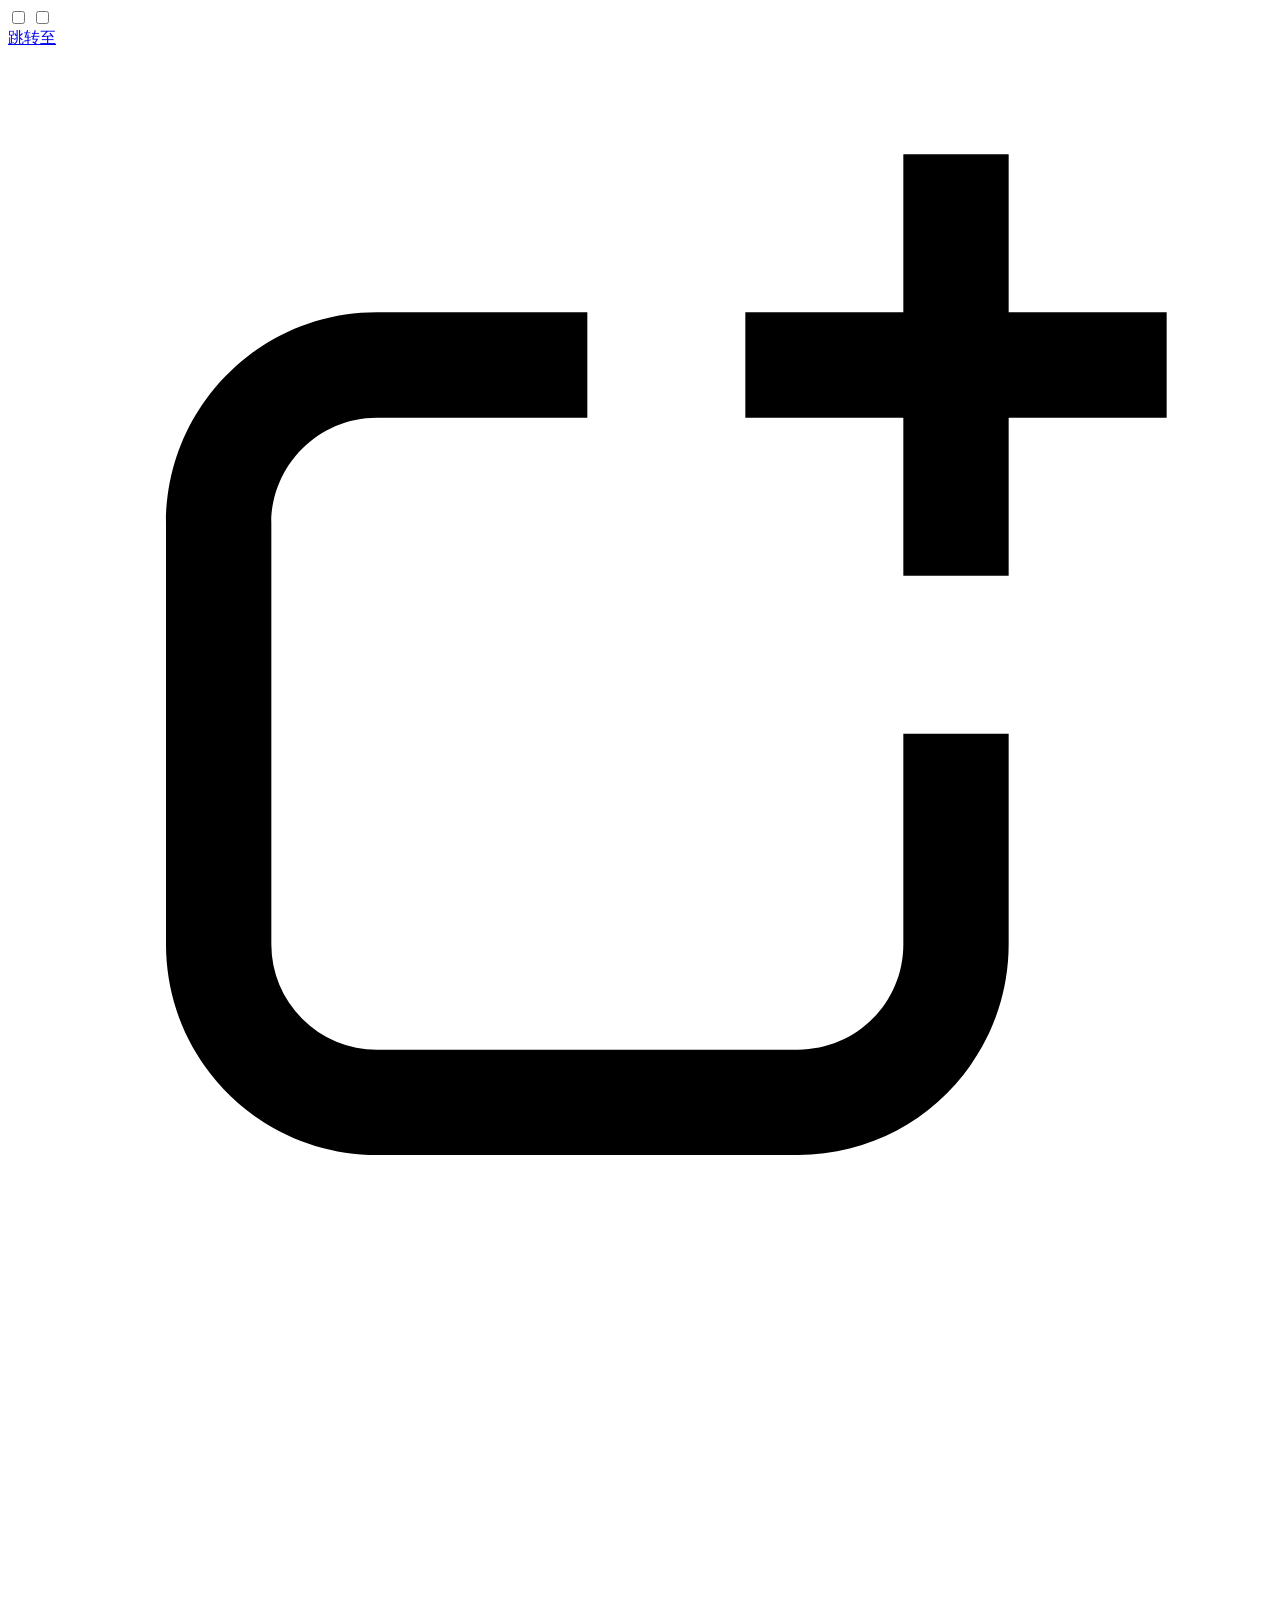
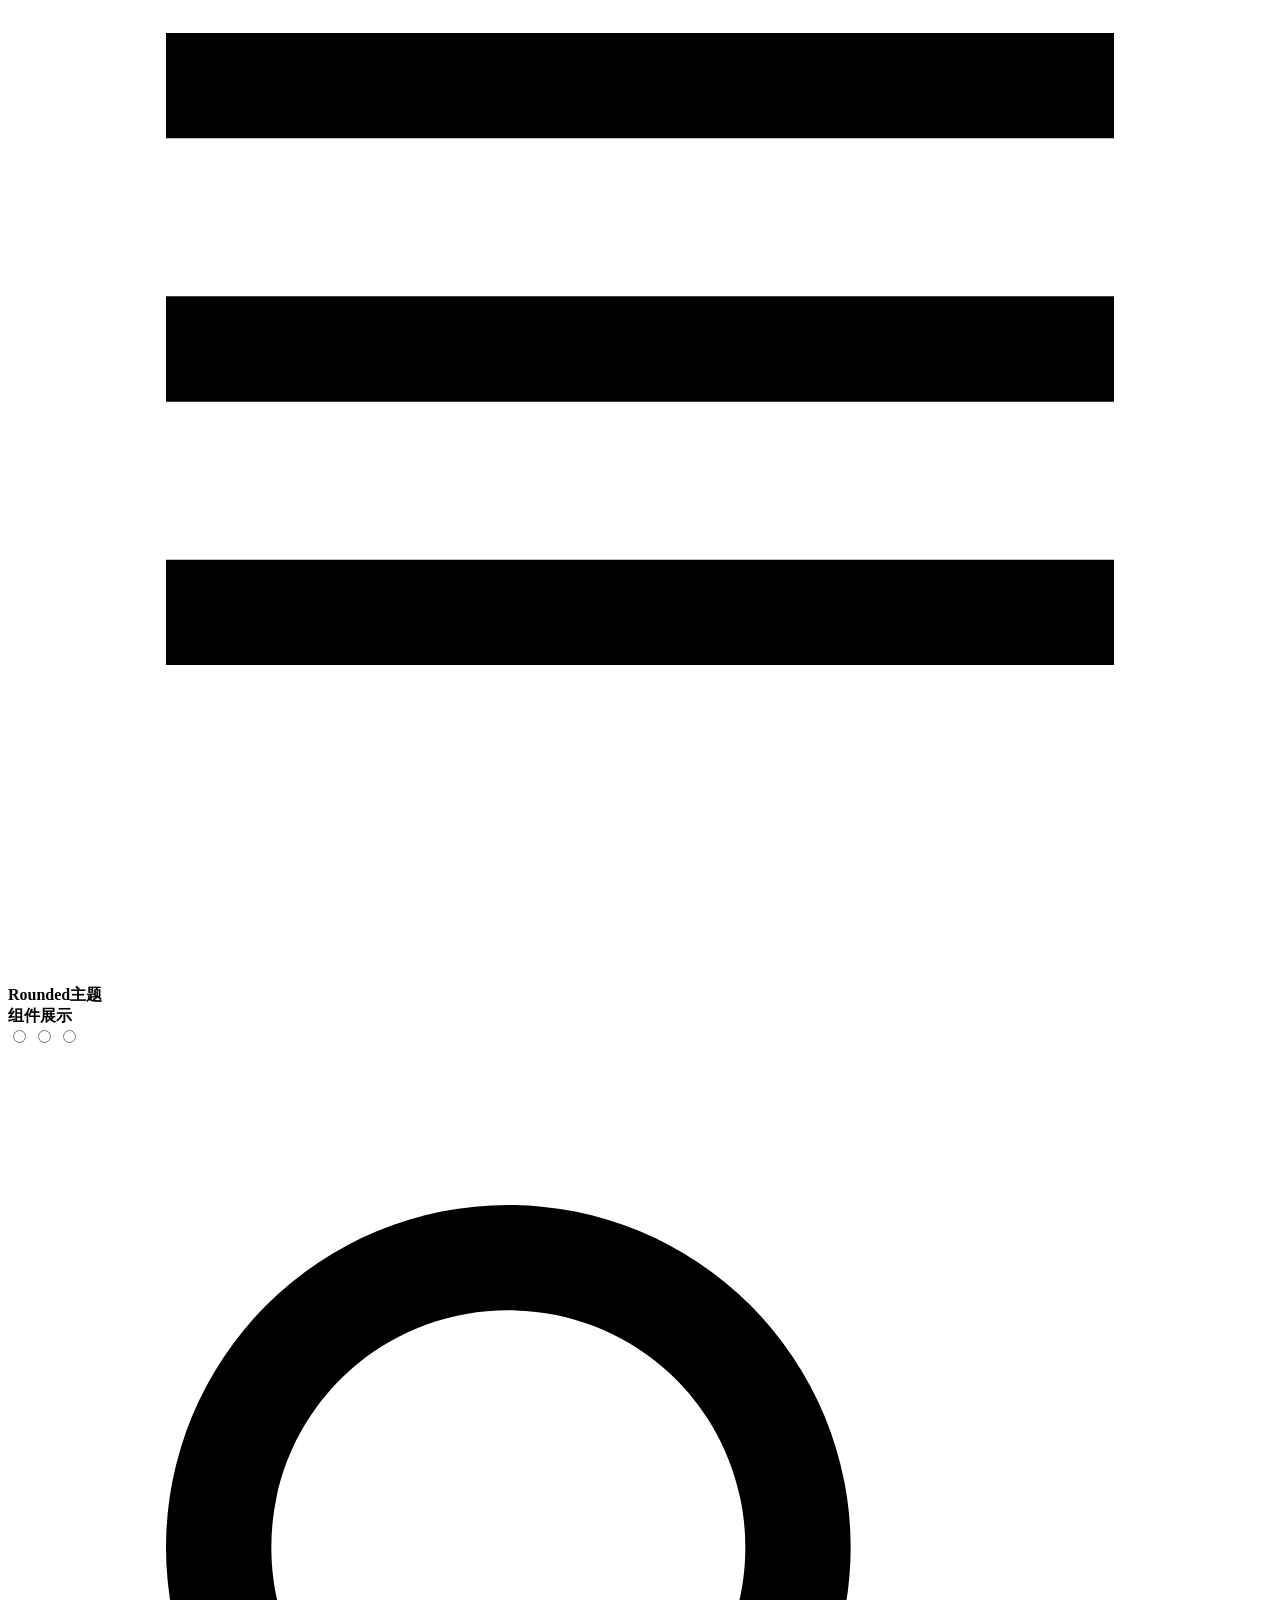
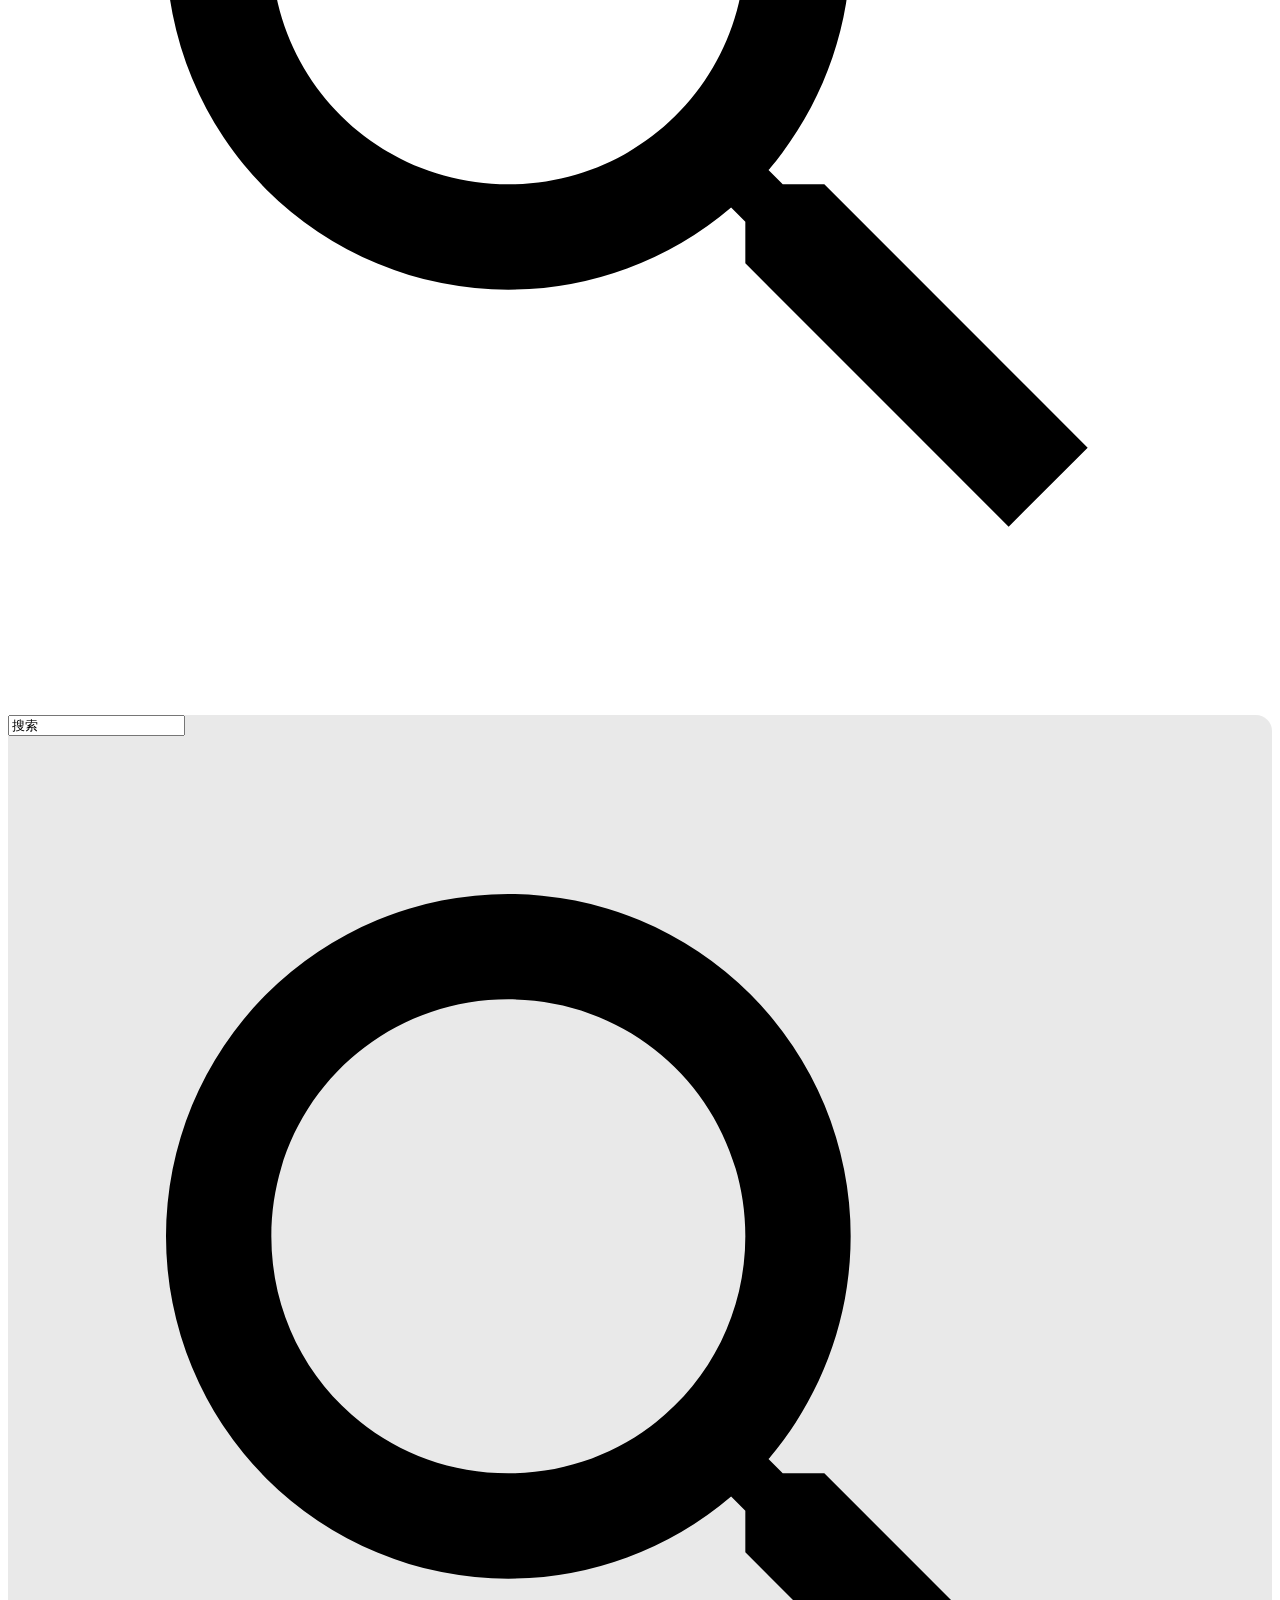
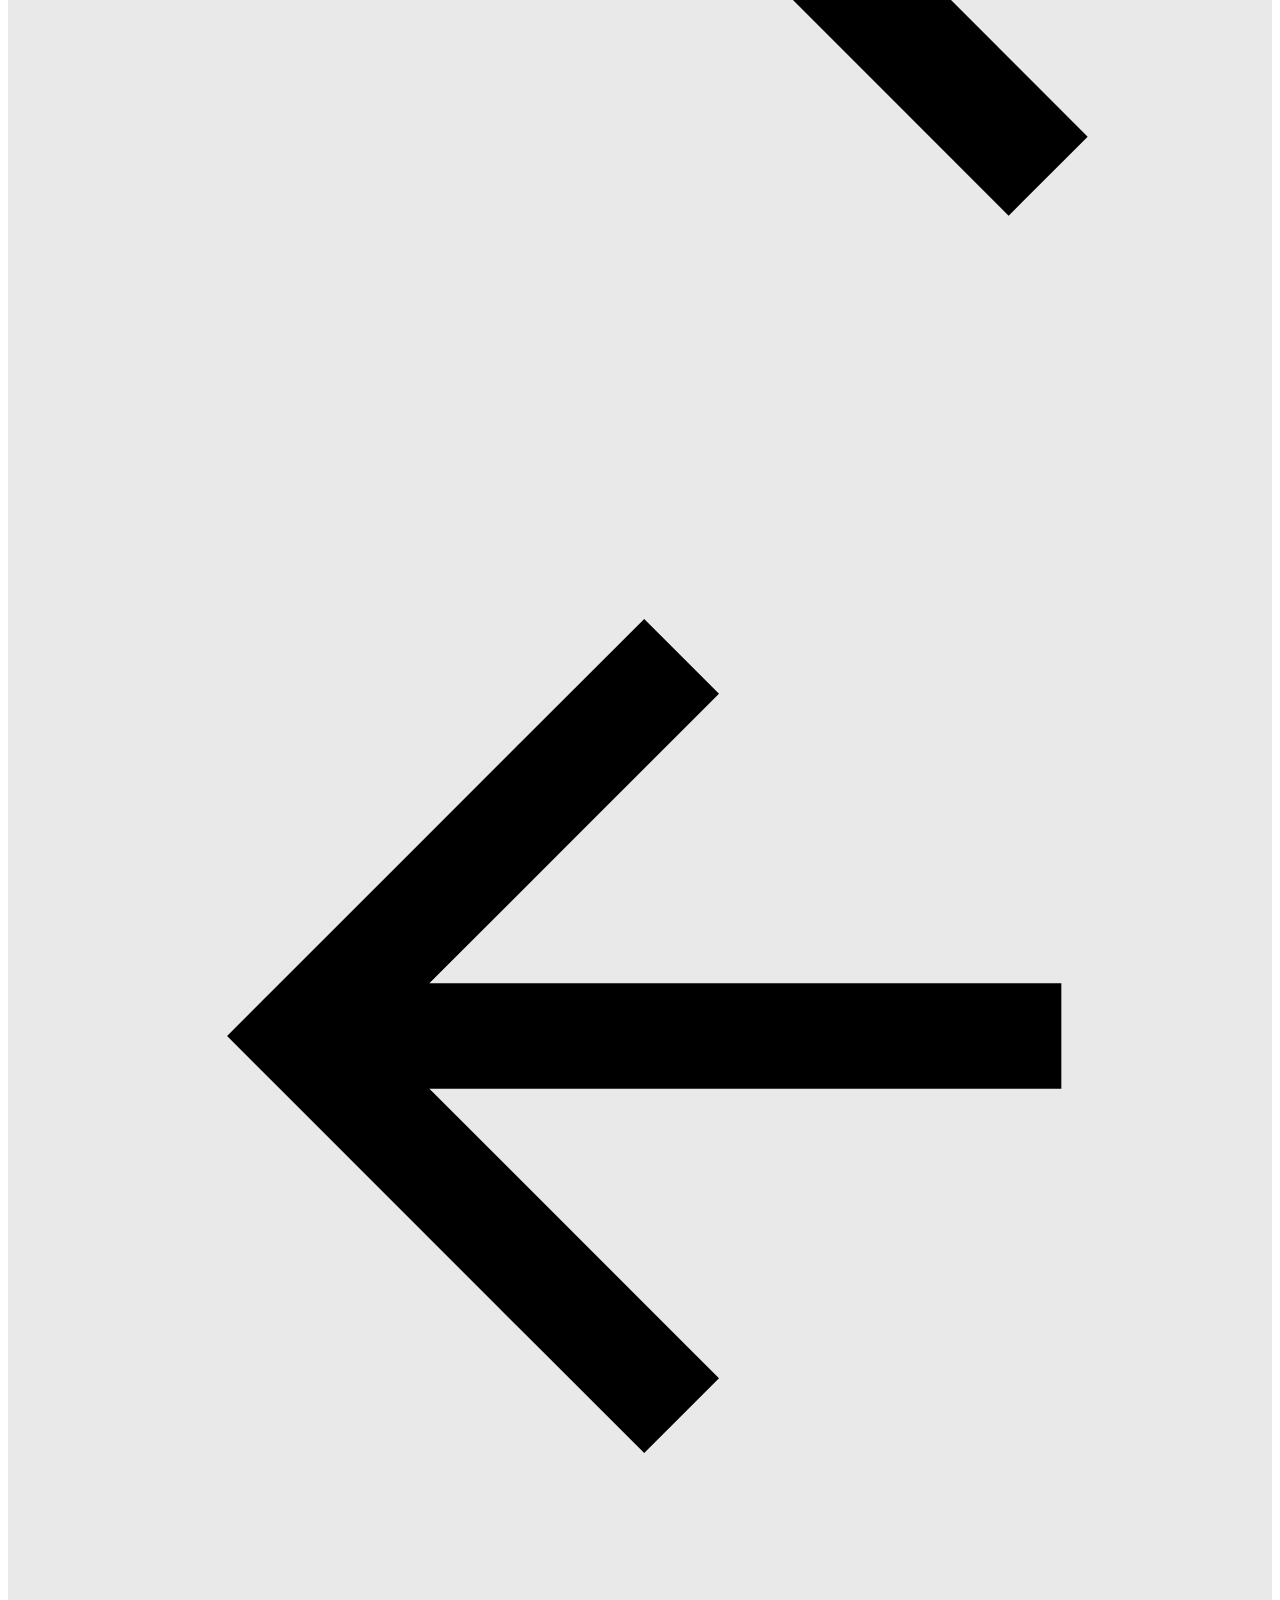
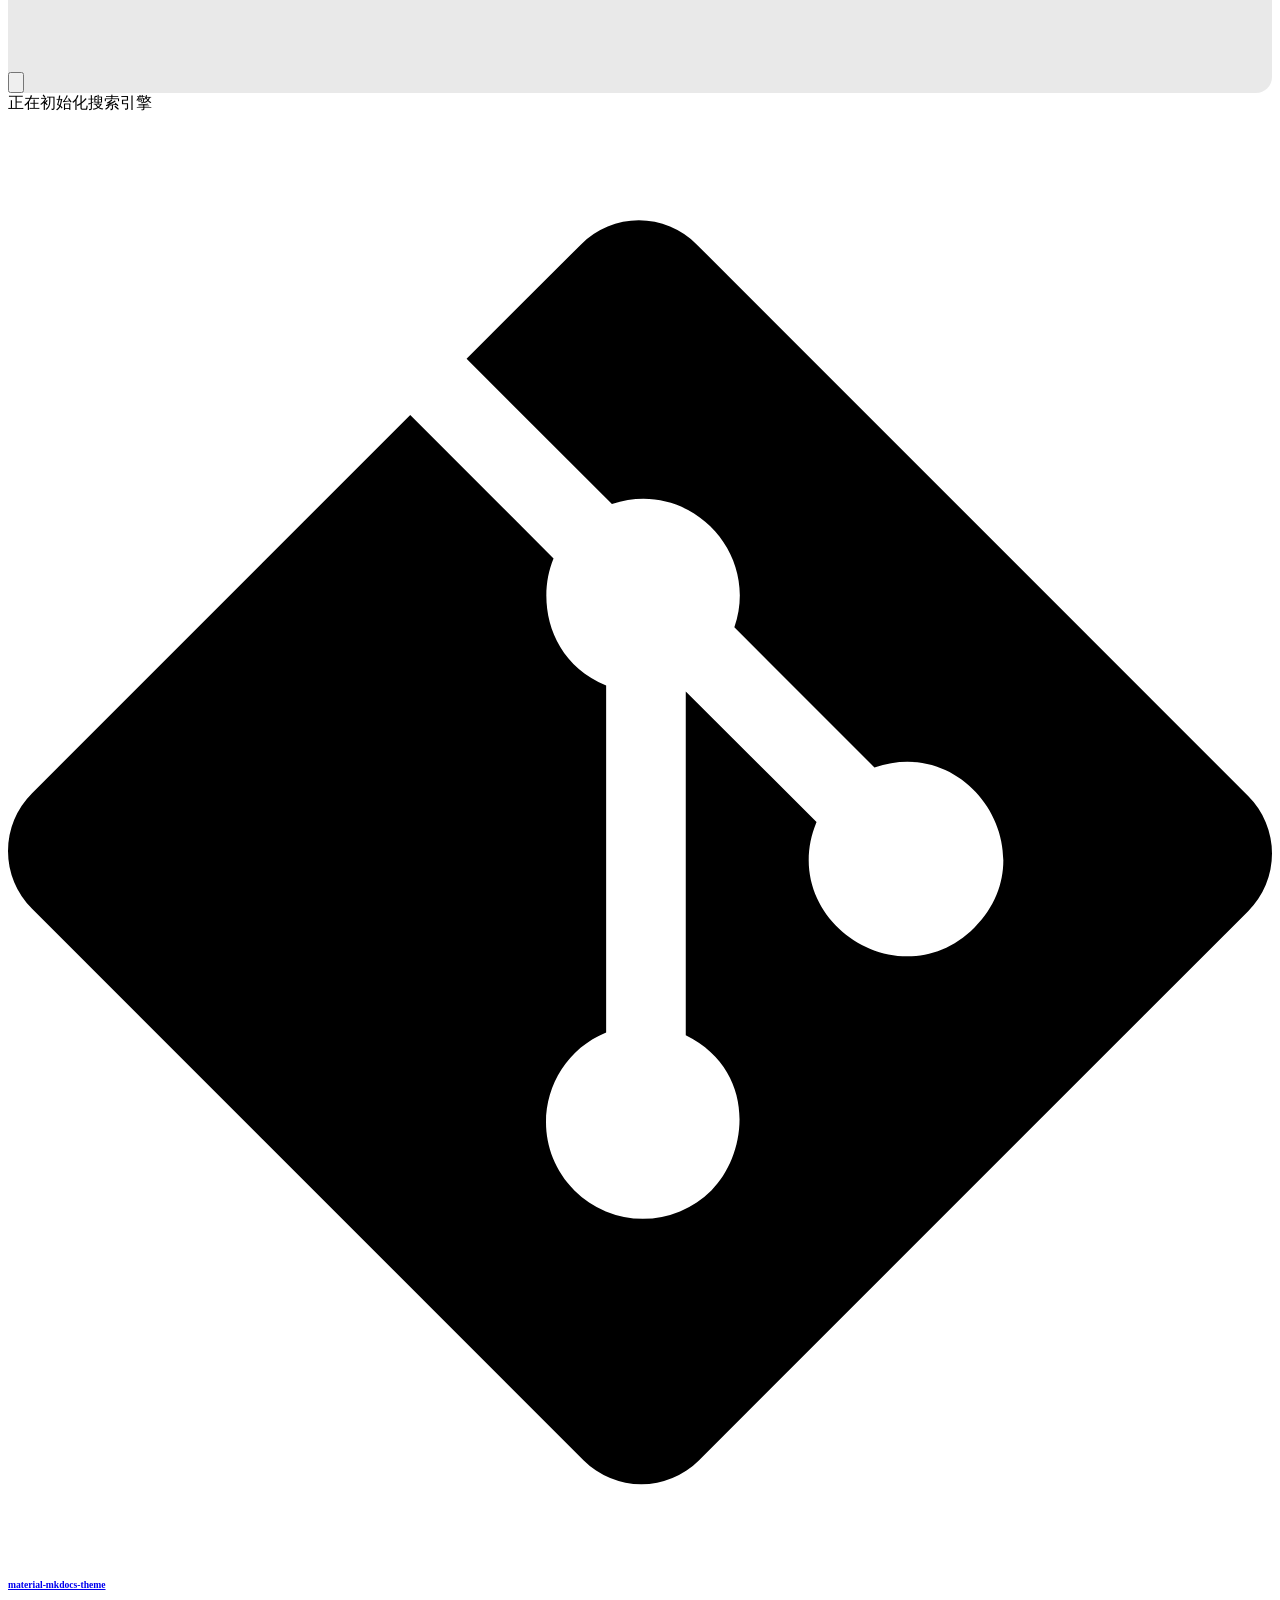
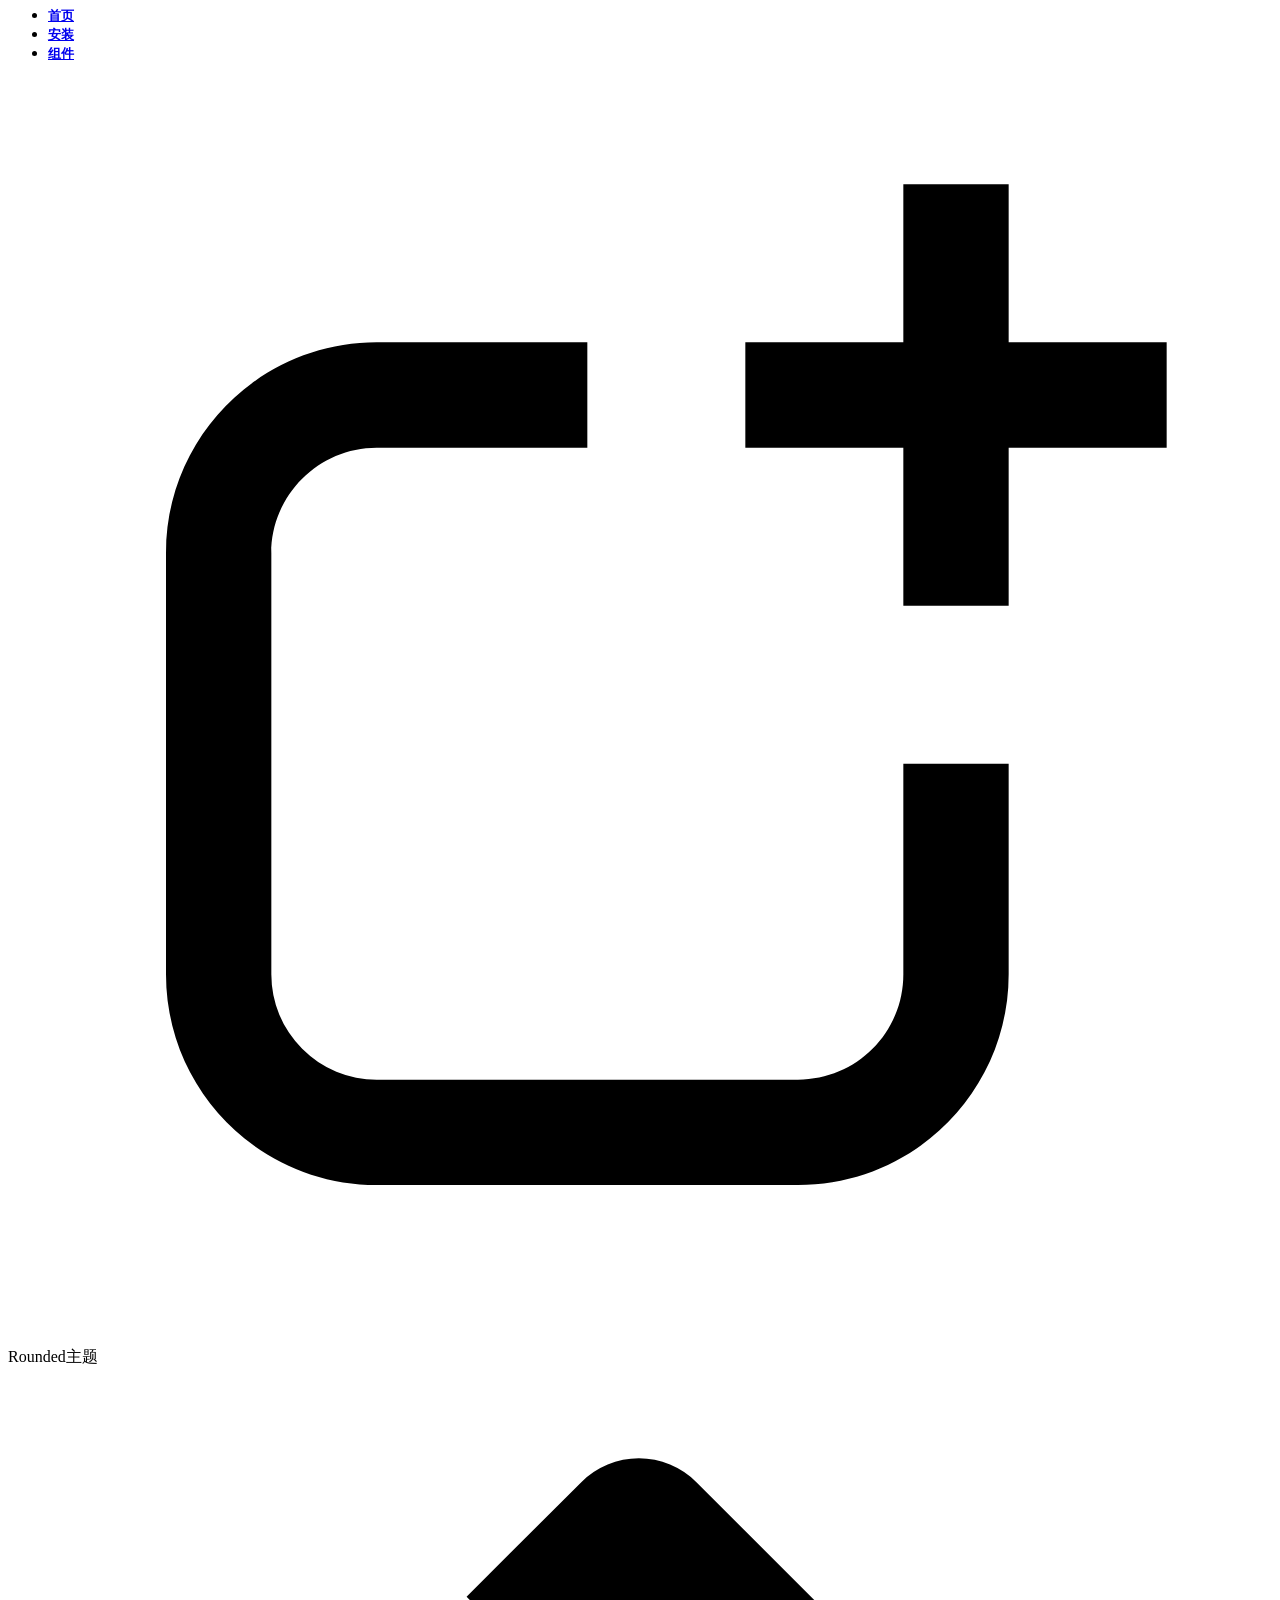
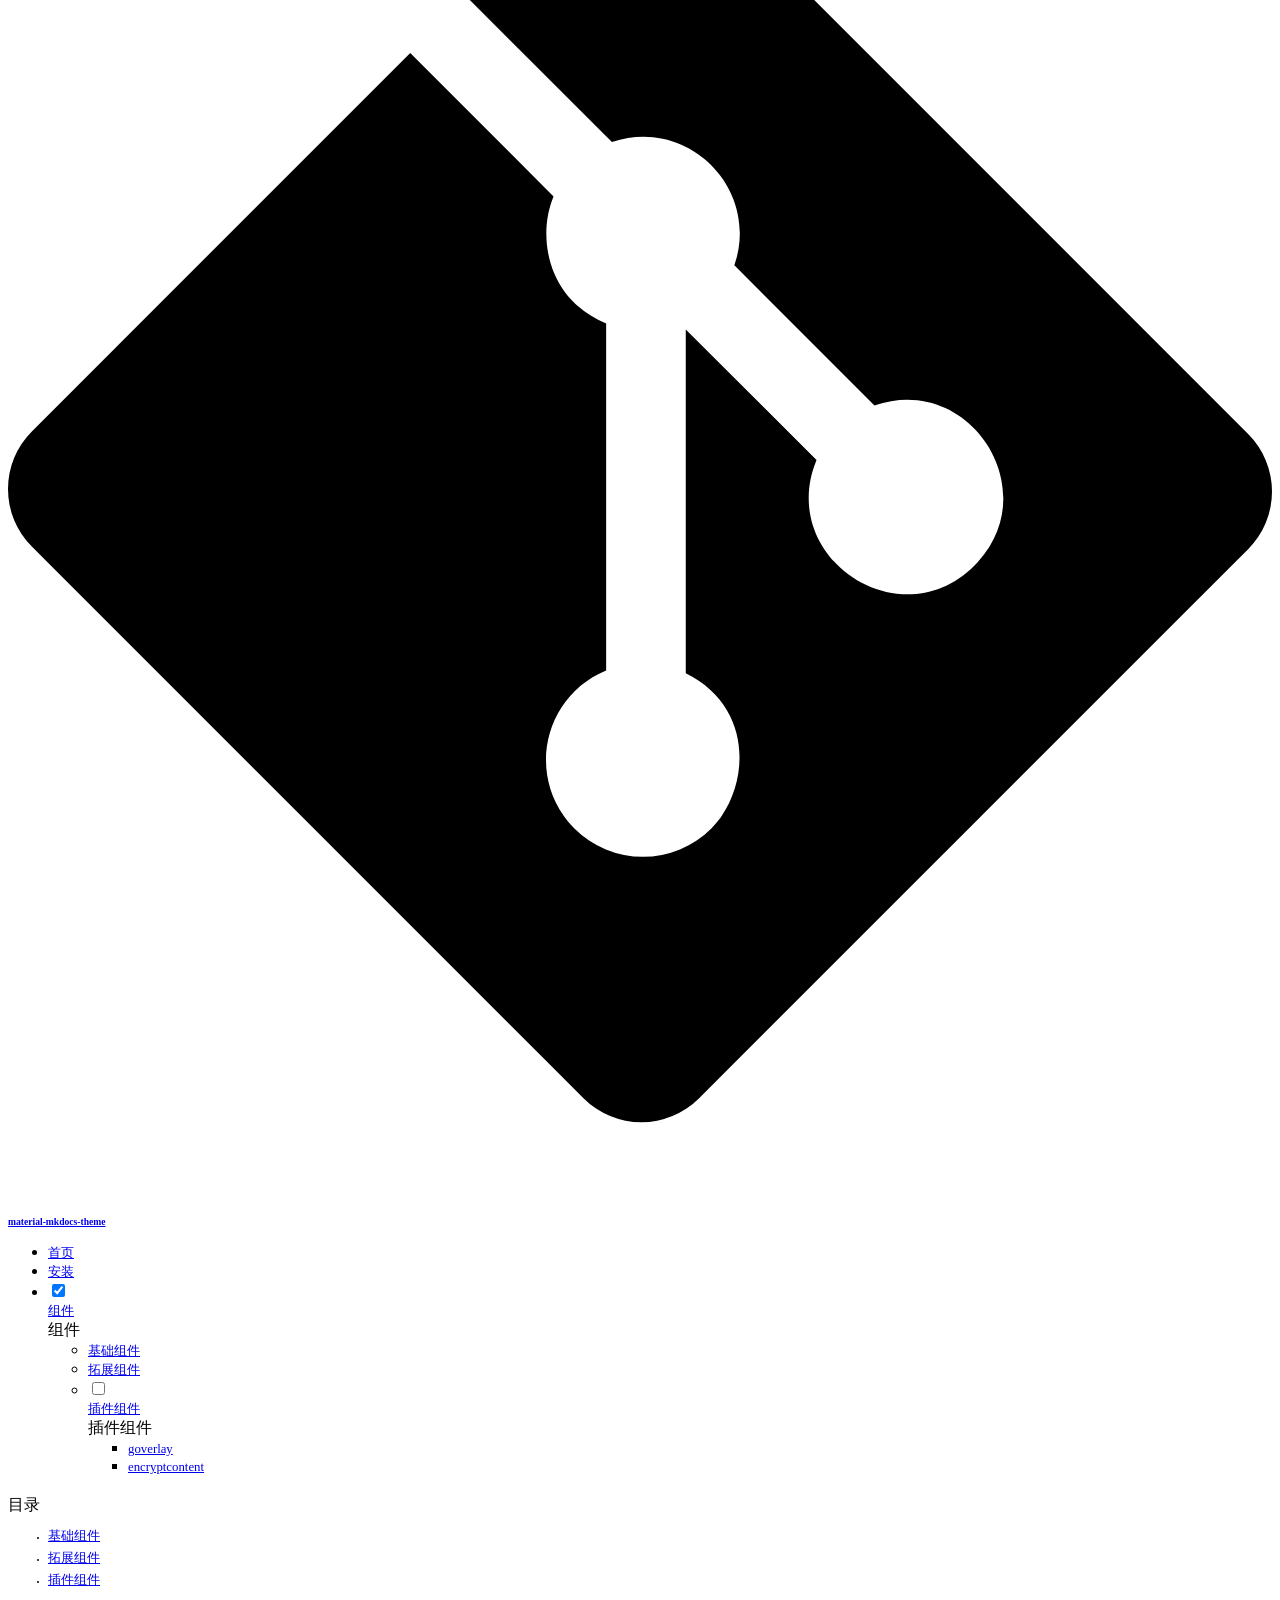
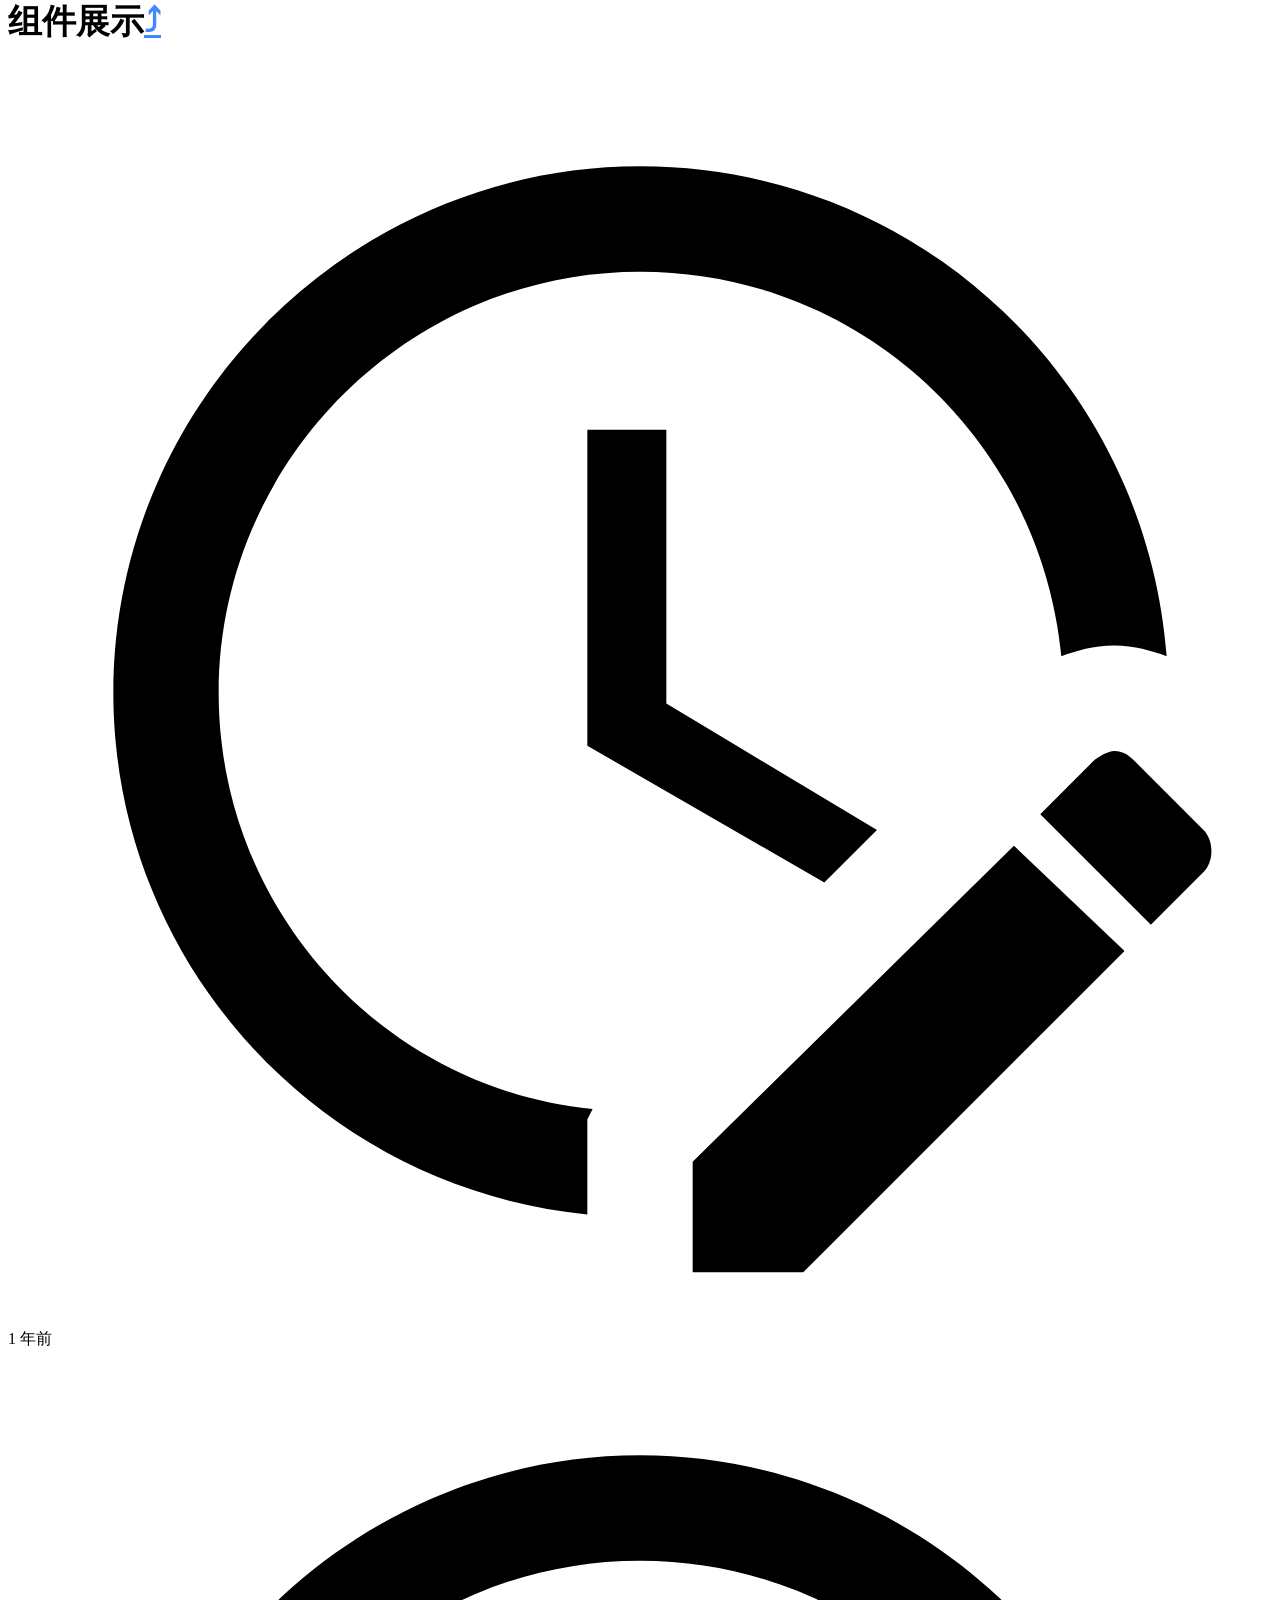
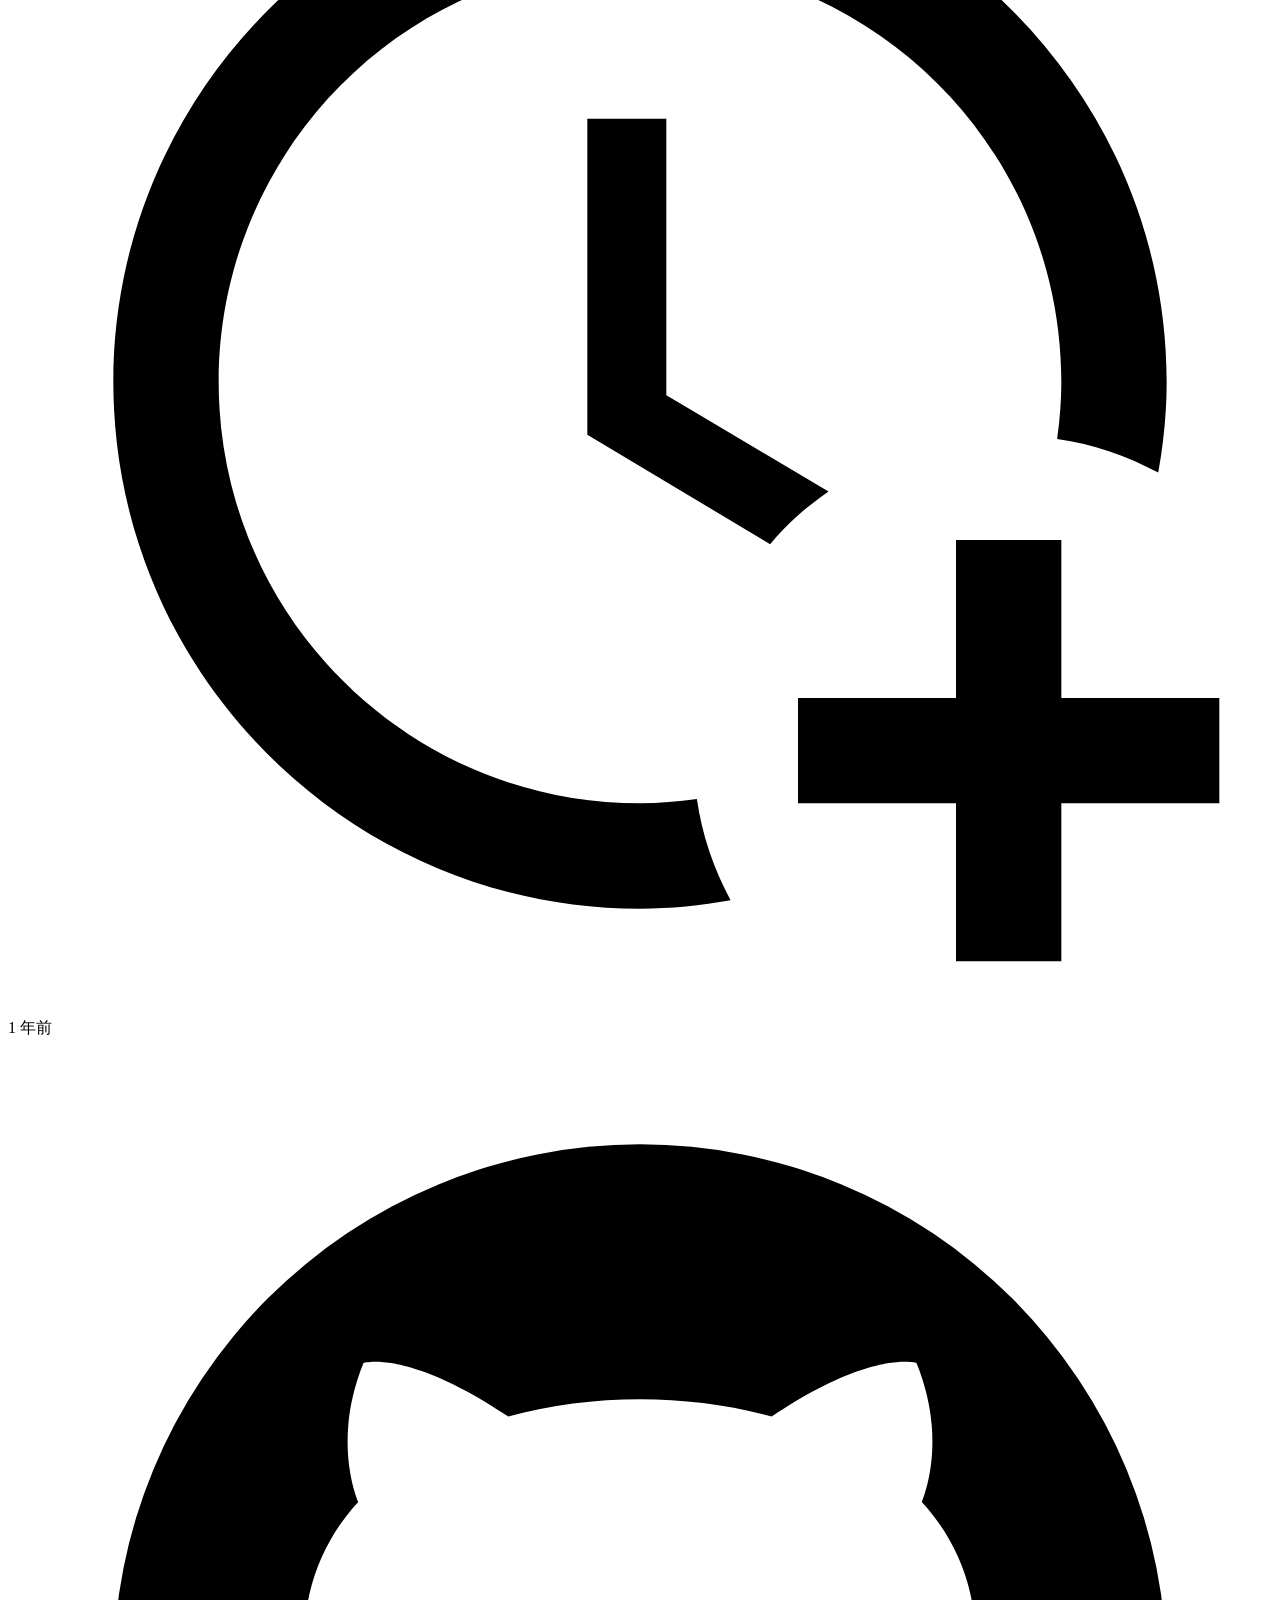
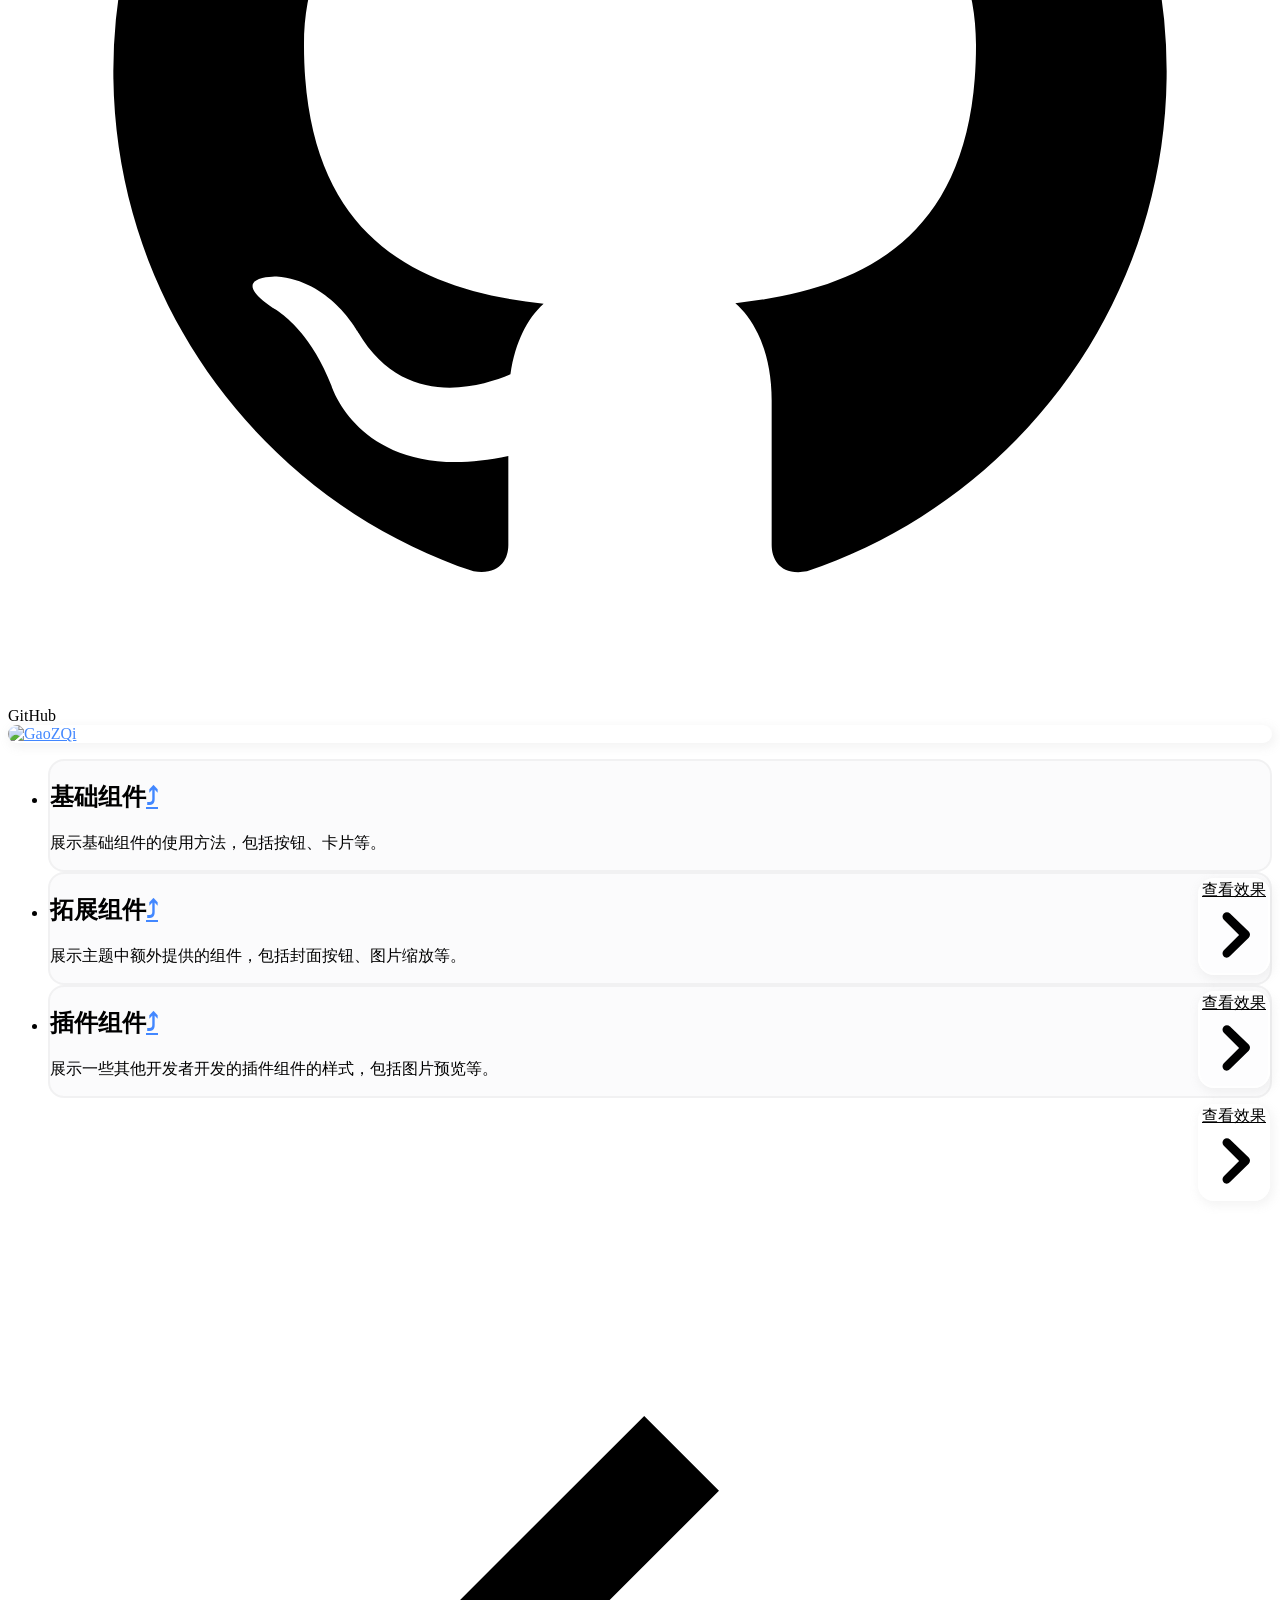
==== commit 5f759c34: "Deployed 6a457d8 with MkDocs version: 1.6.1" ====
--- a/pages/module/index.html
+++ b/pages/module/index.html
@@ -73,10 +73,12 @@
   
     
     
-    
-    
-    
-    <body dir="ltr" data-md-color-scheme="auto" data-md-color-primary="indigo" data-md-color-accent="indigo">
+      
+    
+    
+    
+    
+    <body dir="ltr" data-md-color-scheme="default" data-md-color-primary="indigo" data-md-color-accent="indigo">
   
     
     <input class="md-toggle" data-md-toggle="drawer" type="checkbox" id="__drawer" autocomplete="off">
@@ -127,7 +129,43 @@
     </div>
     
       
-    
+        <form class="md-header__option" data-md-component="palette">
+  
+    
+    
+    
+    <input class="md-option" data-md-color-media="(prefers-color-scheme)" data-md-color-scheme="default" data-md-color-primary="indigo" data-md-color-accent="indigo"  aria-label="切换为浅色模式"  type="radio" name="__palette" id="__palette_0">
+    
+      <label class="md-header__button md-icon" title="切换为浅色模式" for="__palette_1" hidden>
+        <svg xmlns="http://www.w3.org/2000/svg" viewBox="0 0 24 24"><path d="M9 2c3.87 0 7 3.13 7 7 0 2.38-1.19 4.47-3 5.74V17c0 .55-.45 1-1 1H6c-.55 0-1-.45-1-1v-2.26C3.19 13.47 2 11.38 2 9c0-3.87 3.13-7 7-7M6 21v-1h6v1c0 .55-.45 1-1 1H7c-.55 0-1-.45-1-1M9 4C6.24 4 4 6.24 4 9c0 2.05 1.23 3.81 3 4.58V16h4v-2.42c1.77-.77 3-2.53 3-4.58 0-2.76-2.24-5-5-5m10 9h-2l-3.2 9h1.9l.7-2h3.2l.7 2h1.9zm-2.15 5.65L18 15l1.15 3.65z"/></svg>
+      </label>
+    
+  
+    
+    
+    
+    <input class="md-option" data-md-color-media="(prefers-color-scheme: light)" data-md-color-scheme="default" data-md-color-primary="indigo" data-md-color-accent="indigo"  aria-label="切换为深色模式"  type="radio" name="__palette" id="__palette_1">
+    
+      <label class="md-header__button md-icon" title="切换为深色模式" for="__palette_2" hidden>
+        <svg xmlns="http://www.w3.org/2000/svg" viewBox="0 0 16 16"><path d="M8 12a4 4 0 1 1 0-8 4 4 0 0 1 0 8m0-1.5a2.5 2.5 0 1 0 0-5 2.5 2.5 0 0 0 0 5m5.657-8.157a.75.75 0 0 1 0 1.061l-1.061 1.06a.749.749 0 0 1-1.275-.326.75.75 0 0 1 .215-.734l1.06-1.06a.75.75 0 0 1 1.06 0Zm-9.193 9.193a.75.75 0 0 1 0 1.06l-1.06 1.061a.75.75 0 1 1-1.061-1.06l1.06-1.061a.75.75 0 0 1 1.061 0M8 0a.75.75 0 0 1 .75.75v1.5a.75.75 0 0 1-1.5 0V.75A.75.75 0 0 1 8 0M3 8a.75.75 0 0 1-.75.75H.75a.75.75 0 0 1 0-1.5h1.5A.75.75 0 0 1 3 8m13 0a.75.75 0 0 1-.75.75h-1.5a.75.75 0 0 1 0-1.5h1.5A.75.75 0 0 1 16 8m-8 5a.75.75 0 0 1 .75.75v1.5a.75.75 0 0 1-1.5 0v-1.5A.75.75 0 0 1 8 13m3.536-1.464a.75.75 0 0 1 1.06 0l1.061 1.06a.75.75 0 0 1-1.06 1.061l-1.061-1.06a.75.75 0 0 1 0-1.061M2.343 2.343a.75.75 0 0 1 1.061 0l1.06 1.061a.75.75 0 0 1-.018 1.042.75.75 0 0 1-1.042.018l-1.06-1.06a.75.75 0 0 1 0-1.06Z"/></svg>
+      </label>
+    
+  
+    
+    
+    
+    <input class="md-option" data-md-color-media="(prefers-color-scheme: dark)" data-md-color-scheme="slate" data-md-color-primary="indigo" data-md-color-accent="indigo"  aria-label="切换为自动模式"  type="radio" name="__palette" id="__palette_2">
+    
+      <label class="md-header__button md-icon" title="切换为自动模式" for="__palette_0" hidden>
+        <svg xmlns="http://www.w3.org/2000/svg" viewBox="0 0 16 16"><path d="M9.598 1.591a.75.75 0 0 1 .785-.175 7.001 7.001 0 1 1-8.967 8.967.75.75 0 0 1 .961-.96 5.5 5.5 0 0 0 7.046-7.046.75.75 0 0 1 .175-.786m1.616 1.945a7 7 0 0 1-7.678 7.678 5.499 5.499 0 1 0 7.678-7.678"/></svg>
+      </label>
+    
+  
+</form>
+      
+    
+    
+      <script>var palette=__md_get("__palette");if(palette&&palette.color){if("(prefers-color-scheme)"===palette.color.media){var media=matchMedia("(prefers-color-scheme: light)"),input=document.querySelector(media.matches?"[data-md-color-media='(prefers-color-scheme: light)']":"[data-md-color-media='(prefers-color-scheme: dark)']");palette.color.media=input.getAttribute("data-md-color-media"),palette.color.scheme=input.getAttribute("data-md-color-scheme"),palette.color.primary=input.getAttribute("data-md-color-primary"),palette.color.accent=input.getAttribute("data-md-color-accent")}for(var[key,value]of Object.entries(palette.color))document.body.setAttribute("data-md-color-"+key,value)}</script>
     
     
     
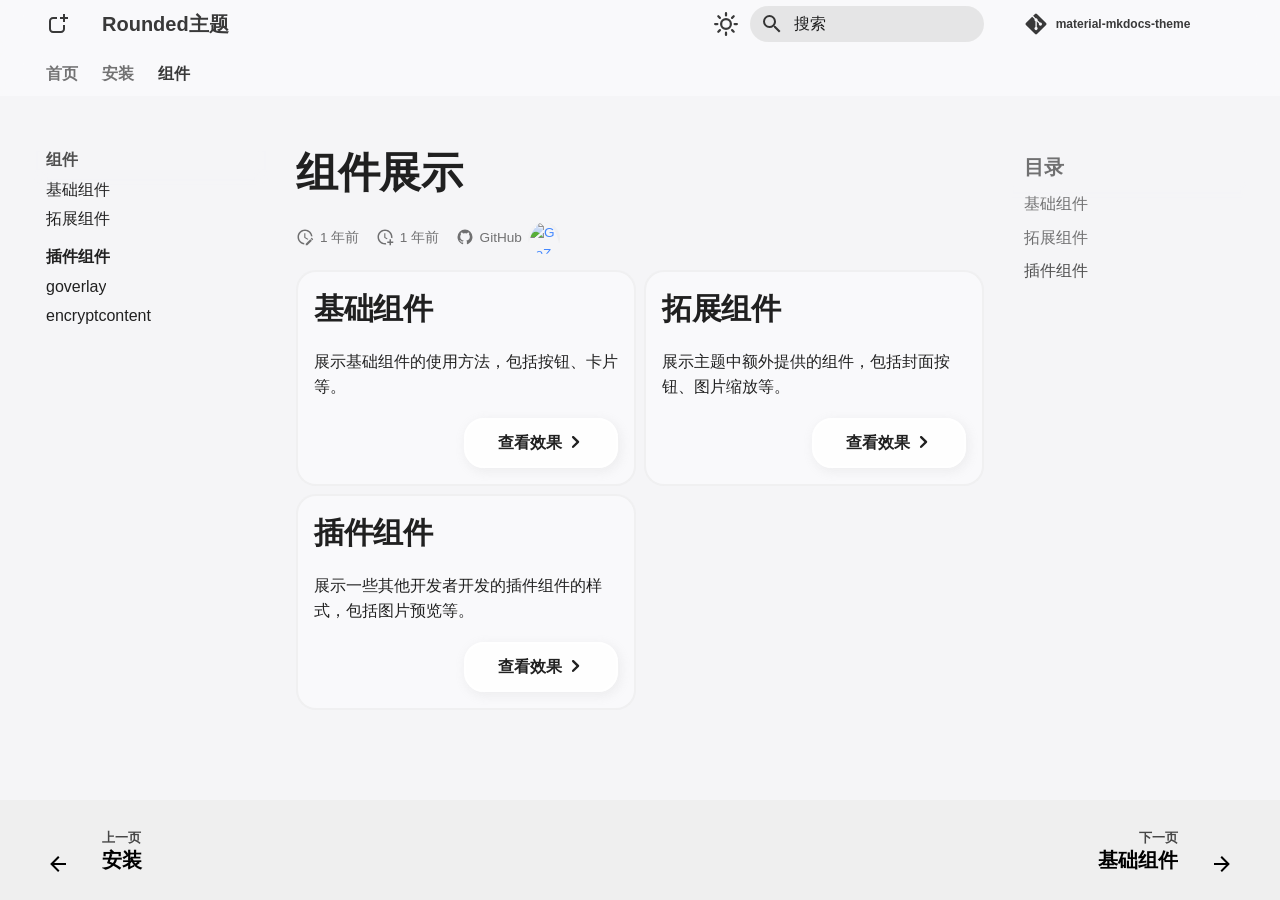
==== commit 45958255: "Deployed 119d31d with MkDocs version: 1.6.1" ====
--- a/pages/module/index.html
+++ b/pages/module/index.html
@@ -18,7 +18,7 @@
       
       
       <link rel="icon" href="../../images/icon.png">
-      <meta name="generator" content="mkdocs-1.6.1, mkdocs-material-9.6.12">
+      <meta name="generator" content="mkdocs-1.6.1, mkdocs-material-9.6.14">
     
     
       
@@ -26,7 +26,7 @@
       
     
     
-      <link rel="stylesheet" href="../../assets/stylesheets/main.2afb09e1.min.css">
+      <link rel="stylesheet" href="../../assets/stylesheets/main.342714a4.min.css">
       
         
         <link rel="stylesheet" href="../../assets/stylesheets/palette.06af60db.min.css">
@@ -78,7 +78,7 @@
     
     
     
-    <body dir="ltr" data-md-color-scheme="default" data-md-color-primary="indigo" data-md-color-accent="indigo">
+    <body dir="ltr" data-md-color-scheme="auto" data-md-color-primary="indigo" data-md-color-accent="indigo">
   
     
     <input class="md-toggle" data-md-toggle="drawer" type="checkbox" id="__drawer" autocomplete="off">
@@ -134,7 +134,7 @@
     
     
     
-    <input class="md-option" data-md-color-media="(prefers-color-scheme)" data-md-color-scheme="default" data-md-color-primary="indigo" data-md-color-accent="indigo"  aria-label="切换为浅色模式"  type="radio" name="__palette" id="__palette_0">
+    <input class="md-option" data-md-color-media="(prefers-color-scheme: auto)" data-md-color-scheme="auto" data-md-color-primary="indigo" data-md-color-accent="indigo"  aria-label="切换为浅色模式"  type="radio" name="__palette" id="__palette_0">
     
       <label class="md-header__button md-icon" title="切换为浅色模式" for="__palette_1" hidden>
         <svg xmlns="http://www.w3.org/2000/svg" viewBox="0 0 24 24"><path d="M9 2c3.87 0 7 3.13 7 7 0 2.38-1.19 4.47-3 5.74V17c0 .55-.45 1-1 1H6c-.55 0-1-.45-1-1v-2.26C3.19 13.47 2 11.38 2 9c0-3.87 3.13-7 7-7M6 21v-1h6v1c0 .55-.45 1-1 1H7c-.55 0-1-.45-1-1M9 4C6.24 4 4 6.24 4 9c0 2.05 1.23 3.81 3 4.58V16h4v-2.42c1.77-.77 3-2.53 3-4.58 0-2.76-2.24-5-5-5m10 9h-2l-3.2 9h1.9l.7-2h3.2l.7 2h1.9zm-2.15 5.65L18 15l1.15 3.65z"/></svg>
@@ -726,7 +726,7 @@
     <span class="md-icon" title="最后更新">
       <svg xmlns="http://www.w3.org/2000/svg" viewBox="0 0 24 24"><path d="M21 13.1c-.1 0-.3.1-.4.2l-1 1 2.1 2.1 1-1c.2-.2.2-.6 0-.8l-1.3-1.3c-.1-.1-.2-.2-.4-.2m-1.9 1.8-6.1 6V23h2.1l6.1-6.1zM12.5 7v5.2l4 2.4-1 1L11 13V7zM11 21.9c-5.1-.5-9-4.8-9-9.9C2 6.5 6.5 2 12 2c5.3 0 9.6 4.1 10 9.3-.3-.1-.6-.2-1-.2s-.7.1-1 .2C19.6 7.2 16.2 4 12 4c-4.4 0-8 3.6-8 8 0 4.1 3.1 7.5 7.1 7.9l-.1.2z"/></svg>
     </span>
-    <span class="git-revision-date-localized-plugin git-revision-date-localized-plugin-timeago" title="2025年4月2日 00:22:17"><span class="timeago" datetime="2025-04-02T00:22:17+08:00" locale="zh"></span></span><span class="git-revision-date-localized-plugin git-revision-date-localized-plugin-iso_date" title="2025年4月2日 00:22:17">2025-04-02</span>
+    <span class="git-revision-date-localized-plugin git-revision-date-localized-plugin-timeago" title="2025年4月2日 00:22:17 CST"><span class="timeago" datetime="2025-04-02T00:22:17+08:00" locale="zh"></span></span><span class="git-revision-date-localized-plugin git-revision-date-localized-plugin-iso_date" title="2025年4月2日 00:22:17 CST">2025-04-02</span>
   </span>
 
     
@@ -736,7 +736,7 @@
     <span class="md-icon" title="创建日期">
       <svg xmlns="http://www.w3.org/2000/svg" viewBox="0 0 24 24"><path d="M14.47 15.08 11 13V7h1.5v5.25l3.08 1.83c-.41.28-.79.62-1.11 1m-1.39 4.84c-.36.05-.71.08-1.08.08-4.42 0-8-3.58-8-8s3.58-8 8-8 8 3.58 8 8c0 .37-.03.72-.08 1.08.69.1 1.33.32 1.92.64.1-.56.16-1.13.16-1.72 0-5.5-4.5-10-10-10S2 6.5 2 12s4.47 10 10 10c.59 0 1.16-.06 1.72-.16-.32-.59-.54-1.23-.64-1.92M18 15v3h-3v2h3v3h2v-3h3v-2h-3v-3z"/></svg>
     </span>
-    <span class="git-revision-date-localized-plugin git-revision-date-localized-plugin-timeago" title="2025年3月31日 22:38:29"><span class="timeago" datetime="2025-03-31T22:38:29+08:00" locale="zh"></span></span><span class="git-revision-date-localized-plugin git-revision-date-localized-plugin-iso_date" title="2025年3月31日 22:38:29">2025-03-31</span>
+    <span class="git-revision-date-localized-plugin git-revision-date-localized-plugin-timeago" title="2025年3月31日 22:38:29 CST"><span class="timeago" datetime="2025-03-31T22:38:29+08:00" locale="zh"></span></span><span class="git-revision-date-localized-plugin git-revision-date-localized-plugin-iso_date" title="2025年3月31日 22:38:29 CST">2025-03-31</span>
   </span>
 
     
@@ -875,16 +875,18 @@
     
     
       
-      <script id="__config" type="application/json">{"base": "../..", "features": ["content.code.annotate", "navigation.tracking", "navigation.tabs", "navigation.indexes", "navigation.top", "content.code.copy", "content.code.annotate", "navigation.footer", "navigation.sections", "navigation.expand", "navigation.path", "toc.follow", "content.tooltips"], "search": "../../assets/javascripts/workers/search.f8cc74c7.min.js", "tags": null, "translations": {"clipboard.copied": "\u5df2\u590d\u5236", "clipboard.copy": "\u590d\u5236", "search.result.more.one": "\u5728\u8be5\u9875\u4e0a\u8fd8\u6709 1 \u4e2a\u7b26\u5408\u6761\u4ef6\u7684\u7ed3\u679c", "search.result.more.other": "\u5728\u8be5\u9875\u4e0a\u8fd8\u6709 # \u4e2a\u7b26\u5408\u6761\u4ef6\u7684\u7ed3\u679c", "search.result.none": "\u6ca1\u6709\u627e\u5230\u7b26\u5408\u6761\u4ef6\u7684\u7ed3\u679c", "search.result.one": "\u627e\u5230 1 \u4e2a\u7b26\u5408\u6761\u4ef6\u7684\u7ed3\u679c", "search.result.other": "# \u4e2a\u7b26\u5408\u6761\u4ef6\u7684\u7ed3\u679c", "search.result.placeholder": "\u952e\u5165\u4ee5\u5f00\u59cb\u641c\u7d22", "search.result.term.missing": "\u7f3a\u5c11", "select.version": "\u9009\u62e9\u5f53\u524d\u7248\u672c"}, "version": null}</script>
-    
-    
-      <script src="../../assets/javascripts/bundle.c8b220af.min.js"></script>
+      <script id="__config" type="application/json">{"base": "../..", "features": ["content.code.annotate", "navigation.tracking", "navigation.tabs", "navigation.indexes", "navigation.top", "content.code.copy", "content.code.annotate", "navigation.footer", "navigation.sections", "navigation.expand", "navigation.path", "toc.follow", "content.tooltips"], "search": "../../assets/javascripts/workers/search.d50fe291.min.js", "tags": null, "translations": {"clipboard.copied": "\u5df2\u590d\u5236", "clipboard.copy": "\u590d\u5236", "search.result.more.one": "\u5728\u8be5\u9875\u4e0a\u8fd8\u6709 1 \u4e2a\u7b26\u5408\u6761\u4ef6\u7684\u7ed3\u679c", "search.result.more.other": "\u5728\u8be5\u9875\u4e0a\u8fd8\u6709 # \u4e2a\u7b26\u5408\u6761\u4ef6\u7684\u7ed3\u679c", "search.result.none": "\u6ca1\u6709\u627e\u5230\u7b26\u5408\u6761\u4ef6\u7684\u7ed3\u679c", "search.result.one": "\u627e\u5230 1 \u4e2a\u7b26\u5408\u6761\u4ef6\u7684\u7ed3\u679c", "search.result.other": "# \u4e2a\u7b26\u5408\u6761\u4ef6\u7684\u7ed3\u679c", "search.result.placeholder": "\u952e\u5165\u4ee5\u5f00\u59cb\u641c\u7d22", "search.result.term.missing": "\u7f3a\u5c11", "select.version": "\u9009\u62e9\u5f53\u524d\u7248\u672c"}, "version": null}</script>
+    
+    
+      <script src="../../assets/javascripts/bundle.13a4f30d.min.js"></script>
       
         <script src="../../js/timeago.min.js"></script>
       
         <script src="../../js/timeago_mkdocs_material.js"></script>
       
-        <script src="https://cdn.jsdelivr.net/npm/mathjax@3/es5/tex-mml-chtml.js"></script>
+        <script src="../../resources/javascript/mathjax.js"></script>
+      
+        <script src="https://unpkg.com/mathjax@3/es5/tex-mml-chtml.js"></script>
       
     
   <script id="init-glightbox">const lightbox = GLightbox({"touchNavigation": true, "loop": false, "zoomable": true, "draggable": true, "openEffect": "zoom", "closeEffect": "zoom", "slideEffect": "slide"});
--- a/assets/stylesheets/main.342714a4.min.css
+++ b/assets/stylesheets/main.342714a4.min.css
@@ -0,0 +1 @@
+@charset "UTF-8";html{-webkit-text-size-adjust:none;-moz-text-size-adjust:none;text-size-adjust:none;box-sizing:border-box}*,:after,:before{box-sizing:inherit}@media (prefers-reduced-motion){*,:after,:before{transition:none!important}}body{margin:0}a,button,input,label{-webkit-tap-highlight-color:transparent}a{color:inherit;text-decoration:none}hr{border:0;box-sizing:initial;display:block;height:.05rem;overflow:visible;padding:0}small{font-size:80%}sub,sup{line-height:1em}img{border-style:none}table{border-collapse:initial;border-spacing:0}td,th{font-weight:400;vertical-align:top}button{background:#0000;border:0;font-family:inherit;font-size:inherit;margin:0;padding:0}input{border:0;outline:none}:root{--md-primary-fg-color:#4051b5;--md-primary-fg-color--light:#5d6cc0;--md-primary-fg-color--dark:#303fa1;--md-primary-bg-color:#fff;--md-primary-bg-color--light:#ffffffb3;--md-accent-fg-color:#526cfe;--md-accent-fg-color--transparent:#526cfe1a;--md-accent-bg-color:#fff;--md-accent-bg-color--light:#ffffffb3}[data-md-color-scheme=default]{color-scheme:light}[data-md-color-scheme=default] img[src$="#gh-dark-mode-only"],[data-md-color-scheme=default] img[src$="#only-dark"]{display:none}:root,[data-md-color-scheme=default]{--md-hue:225deg;--md-default-fg-color:#000000de;--md-default-fg-color--light:#0000008a;--md-default-fg-color--lighter:#00000052;--md-default-fg-color--lightest:#00000012;--md-default-bg-color:#fff;--md-default-bg-color--light:#ffffffb3;--md-default-bg-color--lighter:#ffffff4d;--md-default-bg-color--lightest:#ffffff1f;--md-code-fg-color:#36464e;--md-code-bg-color:#f5f5f5;--md-code-hl-color:#4287ff;--md-code-hl-color--light:#4287ff1a;--md-code-hl-number-color:#d52a2a;--md-code-hl-special-color:#db1457;--md-code-hl-function-color:#a846b9;--md-code-hl-constant-color:#6e59d9;--md-code-hl-keyword-color:#3f6ec6;--md-code-hl-string-color:#1c7d4d;--md-code-hl-name-color:var(--md-code-fg-color);--md-code-hl-operator-color:var(--md-default-fg-color--light);--md-code-hl-punctuation-color:var(--md-default-fg-color--light);--md-code-hl-comment-color:var(--md-default-fg-color--light);--md-code-hl-generic-color:var(--md-default-fg-color--light);--md-code-hl-variable-color:var(--md-default-fg-color--light);--md-typeset-color:var(--md-default-fg-color);--md-typeset-a-color:var(--md-primary-fg-color);--md-typeset-del-color:#f5503d26;--md-typeset-ins-color:#0bd57026;--md-typeset-kbd-color:#fafafa;--md-typeset-kbd-accent-color:#fff;--md-typeset-kbd-border-color:#b8b8b8;--md-typeset-mark-color:#ffff0080;--md-typeset-table-color:#0000001f;--md-typeset-table-color--light:rgba(0,0,0,.035);--md-admonition-fg-color:var(--md-default-fg-color);--md-admonition-bg-color:var(--md-default-bg-color);--md-warning-fg-color:#000000de;--md-warning-bg-color:#ff9;--md-footer-fg-color:#fff;--md-footer-fg-color--light:#ffffffb3;--md-footer-fg-color--lighter:#ffffff73;--md-footer-bg-color:#000000de;--md-footer-bg-color--dark:#00000052;--md-shadow-z1:0 0.2rem 0.5rem #0000000d,0 0 0.05rem #0000001a;--md-shadow-z2:0 0.2rem 0.5rem #0000001a,0 0 0.05rem #00000040;--md-shadow-z3:0 0.2rem 0.5rem #0003,0 0 0.05rem #00000059}.md-icon svg{fill:currentcolor;display:block;height:1.2rem;width:1.2rem}body{-webkit-font-smoothing:antialiased;-moz-osx-font-smoothing:grayscale;--md-text-font-family:var(--md-text-font,_),-apple-system,BlinkMacSystemFont,Helvetica,Arial,sans-serif;--md-code-font-family:var(--md-code-font,_),SFMono-Regular,Consolas,Menlo,monospace}aside,body,input{font-feature-settings:"kern","liga";color:var(--md-typeset-color);font-family:var(--md-text-font-family)}code,kbd,pre{font-feature-settings:"kern";font-family:var(--md-code-font-family)}:root{--md-typeset-table-sort-icon:url('data:image/svg+xml;charset=utf-8,<svg xmlns="http://www.w3.org/2000/svg" viewBox="0 0 24 24"><path d="m18 21-4-4h3V7h-3l4-4 4 4h-3v10h3M2 19v-2h10v2M2 13v-2h7v2M2 7V5h4v2z"/></svg>');--md-typeset-table-sort-icon--asc:url('data:image/svg+xml;charset=utf-8,<svg xmlns="http://www.w3.org/2000/svg" viewBox="0 0 24 24"><path d="M19 17h3l-4 4-4-4h3V3h2M2 17h10v2H2M6 5v2H2V5m0 6h7v2H2z"/></svg>');--md-typeset-table-sort-icon--desc:url('data:image/svg+xml;charset=utf-8,<svg xmlns="http://www.w3.org/2000/svg" viewBox="0 0 24 24"><path d="M19 7h3l-4-4-4 4h3v14h2M2 17h10v2H2M6 5v2H2V5m0 6h7v2H2z"/></svg>')}.md-typeset{-webkit-print-color-adjust:exact;color-adjust:exact;font-size:.8rem;line-height:1.6;overflow-wrap:break-word}@media print{.md-typeset{font-size:.68rem}}.md-typeset blockquote,.md-typeset dl,.md-typeset figure,.md-typeset ol,.md-typeset pre,.md-typeset ul{margin-bottom:1em;margin-top:1em}.md-typeset h1{color:var(--md-default-fg-color--light);font-size:2em;line-height:1.3;margin:0 0 1.25em}.md-typeset h1,.md-typeset h2{font-weight:300;letter-spacing:-.01em}.md-typeset h2{font-size:1.5625em;line-height:1.4;margin:1.6em 0 .64em}.md-typeset h3{font-size:1.25em;font-weight:400;letter-spacing:-.01em;line-height:1.5;margin:1.6em 0 .8em}.md-typeset h2+h3{margin-top:.8em}.md-typeset h4{font-weight:700;letter-spacing:-.01em;margin:1em 0}.md-typeset h5,.md-typeset h6{color:var(--md-default-fg-color--light);font-size:.8em;font-weight:700;letter-spacing:-.01em;margin:1.25em 0}.md-typeset h5{text-transform:uppercase}.md-typeset h5 code{text-transform:none}.md-typeset hr{border-bottom:.05rem solid var(--md-default-fg-color--lightest);display:flow-root;margin:1.5em 0}.md-typeset a{color:var(--md-typeset-a-color);word-break:break-word}.md-typeset a,.md-typeset a:before{transition:color 125ms}.md-typeset a:focus,.md-typeset a:hover{color:var(--md-accent-fg-color)}.md-typeset a:focus code,.md-typeset a:hover code{background-color:var(--md-accent-fg-color--transparent)}.md-typeset a code{color:currentcolor;transition:background-color 125ms}.md-typeset a.focus-visible{outline-color:var(--md-accent-fg-color);outline-offset:.2rem}.md-typeset code,.md-typeset kbd,.md-typeset pre{color:var(--md-code-fg-color);direction:ltr;font-variant-ligatures:none}@media print{.md-typeset code,.md-typeset kbd,.md-typeset pre{white-space:pre-wrap}}.md-typeset code{background-color:var(--md-code-bg-color);border-radius:.1rem;-webkit-box-decoration-break:clone;box-decoration-break:clone;font-size:.85em;padding:0 .2941176471em;word-break:break-word}.md-typeset code:not(.focus-visible){-webkit-tap-highlight-color:transparent;outline:none}.md-typeset pre{display:flow-root;line-height:1.4;position:relative}.md-typeset pre>code{-webkit-box-decoration-break:slice;box-decoration-break:slice;box-shadow:none;display:block;margin:0;outline-color:var(--md-accent-fg-color);overflow:auto;padding:.7720588235em 1.1764705882em;scrollbar-color:var(--md-default-fg-color--lighter) #0000;scrollbar-width:thin;touch-action:auto;word-break:normal}.md-typeset pre>code:hover{scrollbar-color:var(--md-accent-fg-color) #0000}.md-typeset pre>code::-webkit-scrollbar{height:.2rem;width:.2rem}.md-typeset pre>code::-webkit-scrollbar-thumb{background-color:var(--md-default-fg-color--lighter)}.md-typeset pre>code::-webkit-scrollbar-thumb:hover{background-color:var(--md-accent-fg-color)}.md-typeset kbd{background-color:var(--md-typeset-kbd-color);border-radius:.1rem;box-shadow:0 .1rem 0 .05rem var(--md-typeset-kbd-border-color),0 .1rem 0 var(--md-typeset-kbd-border-color),0 -.1rem .2rem var(--md-typeset-kbd-accent-color) inset;color:var(--md-default-fg-color);display:inline-block;font-size:.75em;padding:0 .6666666667em;vertical-align:text-top;word-break:break-word}.md-typeset mark{background-color:var(--md-typeset-mark-color);-webkit-box-decoration-break:clone;box-decoration-break:clone;color:inherit;word-break:break-word}.md-typeset abbr{border-bottom:.05rem dotted var(--md-default-fg-color--light);cursor:help;text-decoration:none}.md-typeset small{opacity:.75}[dir=ltr] .md-typeset sub,[dir=ltr] .md-typeset sup{margin-left:.078125em}[dir=rtl] .md-typeset sub,[dir=rtl] .md-typeset sup{margin-right:.078125em}[dir=ltr] .md-typeset blockquote{padding-left:.6rem}[dir=rtl] .md-typeset blockquote{padding-right:.6rem}[dir=ltr] .md-typeset blockquote{border-left:.2rem solid var(--md-default-fg-color--lighter)}[dir=rtl] .md-typeset blockquote{border-right:.2rem solid var(--md-default-fg-color--lighter)}.md-typeset blockquote{color:var(--md-default-fg-color--light);margin-left:0;margin-right:0}.md-typeset ul{list-style-type:disc}.md-typeset ul[type]{list-style-type:revert-layer}[dir=ltr] .md-typeset ol,[dir=ltr] .md-typeset ul{margin-left:.625em}[dir=rtl] .md-typeset ol,[dir=rtl] .md-typeset ul{margin-right:.625em}.md-typeset ol,.md-typeset ul{padding:0}.md-typeset ol:not([hidden]),.md-typeset ul:not([hidden]){display:flow-root}.md-typeset ol ol,.md-typeset ul ol{list-style-type:lower-alpha}.md-typeset ol ol ol,.md-typeset ul ol ol{list-style-type:lower-roman}.md-typeset ol ol ol ol,.md-typeset ul ol ol ol{list-style-type:upper-alpha}.md-typeset ol ol ol ol ol,.md-typeset ul ol ol ol ol{list-style-type:upper-roman}.md-typeset ol[type],.md-typeset ul[type]{list-style-type:revert-layer}[dir=ltr] .md-typeset ol li,[dir=ltr] .md-typeset ul li{margin-left:1.25em}[dir=rtl] .md-typeset ol li,[dir=rtl] .md-typeset ul li{margin-right:1.25em}.md-typeset ol li,.md-typeset ul li{margin-bottom:.5em}.md-typeset ol li blockquote,.md-typeset ol li p,.md-typeset ul li blockquote,.md-typeset ul li p{margin:.5em 0}.md-typeset ol li:last-child,.md-typeset ul li:last-child{margin-bottom:0}[dir=ltr] .md-typeset ol li ol,[dir=ltr] .md-typeset ol li ul,[dir=ltr] .md-typeset ul li ol,[dir=ltr] .md-typeset ul li ul{margin-left:.625em}[dir=rtl] .md-typeset ol li ol,[dir=rtl] .md-typeset ol li ul,[dir=rtl] .md-typeset ul li ol,[dir=rtl] .md-typeset ul li ul{margin-right:.625em}.md-typeset ol li ol,.md-typeset ol li ul,.md-typeset ul li ol,.md-typeset ul li ul{margin-bottom:.5em;margin-top:.5em}[dir=ltr] .md-typeset dd{margin-left:1.875em}[dir=rtl] .md-typeset dd{margin-right:1.875em}.md-typeset dd{margin-bottom:1.5em;margin-top:1em}.md-typeset img,.md-typeset svg,.md-typeset video{height:auto;max-width:100%}.md-typeset img[align=left]{margin:1em 1em 1em 0}.md-typeset img[align=right]{margin:1em 0 1em 1em}.md-typeset img[align]:only-child{margin-top:0}.md-typeset figure{display:flow-root;margin:1em auto;max-width:100%;text-align:center;width:-moz-fit-content;width:fit-content}.md-typeset figure img{display:block;margin:0 auto}.md-typeset figcaption{font-style:italic;margin:1em auto;max-width:24rem}.md-typeset iframe{max-width:100%}.md-typeset table:not([class]){background-color:var(--md-default-bg-color);border:.05rem solid var(--md-typeset-table-color);border-radius:.1rem;display:inline-block;font-size:.64rem;max-width:100%;overflow:auto;touch-action:auto}@media print{.md-typeset table:not([class]){display:table}}.md-typeset table:not([class])+*{margin-top:1.5em}.md-typeset table:not([class]) td>:first-child,.md-typeset table:not([class]) th>:first-child{margin-top:0}.md-typeset table:not([class]) td>:last-child,.md-typeset table:not([class]) th>:last-child{margin-bottom:0}.md-typeset table:not([class]) td:not([align]),.md-typeset table:not([class]) th:not([align]){text-align:left}[dir=rtl] .md-typeset table:not([class]) td:not([align]),[dir=rtl] .md-typeset table:not([class]) th:not([align]){text-align:right}.md-typeset table:not([class]) th{font-weight:700;min-width:5rem;padding:.9375em 1.25em;vertical-align:top}.md-typeset table:not([class]) td{border-top:.05rem solid var(--md-typeset-table-color);padding:.9375em 1.25em;vertical-align:top}.md-typeset table:not([class]) tbody tr{transition:background-color 125ms}.md-typeset table:not([class]) tbody tr:hover{background-color:var(--md-typeset-table-color--light);box-shadow:0 .05rem 0 var(--md-default-bg-color) inset}.md-typeset table:not([class]) a{word-break:normal}.md-typeset table th[role=columnheader]{cursor:pointer}[dir=ltr] .md-typeset table th[role=columnheader]:after{margin-left:.5em}[dir=rtl] .md-typeset table th[role=columnheader]:after{margin-right:.5em}.md-typeset table th[role=columnheader]:after{content:"";display:inline-block;height:1.2em;-webkit-mask-image:var(--md-typeset-table-sort-icon);mask-image:var(--md-typeset-table-sort-icon);-webkit-mask-repeat:no-repeat;mask-repeat:no-repeat;-webkit-mask-size:contain;mask-size:contain;transition:background-color 125ms;vertical-align:text-bottom;width:1.2em}.md-typeset table th[role=columnheader]:hover:after{background-color:var(--md-default-fg-color--lighter)}.md-typeset table th[role=columnheader][aria-sort=ascending]:after{background-color:var(--md-default-fg-color--light);-webkit-mask-image:var(--md-typeset-table-sort-icon--asc);mask-image:var(--md-typeset-table-sort-icon--asc)}.md-typeset table th[role=columnheader][aria-sort=descending]:after{background-color:var(--md-default-fg-color--light);-webkit-mask-image:var(--md-typeset-table-sort-icon--desc);mask-image:var(--md-typeset-table-sort-icon--desc)}.md-typeset__scrollwrap{margin:1em -.8rem;overflow-x:auto;touch-action:auto}.md-typeset__table{display:inline-block;margin-bottom:.5em;padding:0 .8rem}@media print{.md-typeset__table{display:block}}html .md-typeset__table table{display:table;margin:0;overflow:hidden;width:100%}@media screen and (max-width:44.984375em){.md-content__inner>pre{margin:1em -.8rem}.md-content__inner>pre code{border-radius:0}}.md-typeset .md-author{border-radius:100%;display:block;flex-shrink:0;height:1.6rem;overflow:hidden;position:relative;transition:color 125ms,transform 125ms;width:1.6rem}.md-typeset .md-author img{display:block}.md-typeset .md-author--more{background:var(--md-default-fg-color--lightest);color:var(--md-default-fg-color--lighter);font-size:.6rem;font-weight:700;line-height:1.6rem;text-align:center}.md-typeset .md-author--long{height:2.4rem;width:2.4rem}.md-typeset a.md-author{transform:scale(1)}.md-typeset a.md-author img{border-radius:100%;filter:grayscale(100%) opacity(75%);transition:filter 125ms}.md-typeset a.md-author:focus,.md-typeset a.md-author:hover{transform:scale(1.1);z-index:1}.md-typeset a.md-author:focus img,.md-typeset a.md-author:hover img{filter:grayscale(0)}.md-banner{background-color:var(--md-footer-bg-color);color:var(--md-footer-fg-color);overflow:auto}@media print{.md-banner{display:none}}.md-banner--warning{background-color:var(--md-warning-bg-color);color:var(--md-warning-fg-color)}.md-banner__inner{font-size:.7rem;margin:.6rem auto;padding:0 .8rem}[dir=ltr] .md-banner__button{float:right}[dir=rtl] .md-banner__button{float:left}.md-banner__button{color:inherit;cursor:pointer;transition:opacity .25s}.no-js .md-banner__button{display:none}.md-banner__button:hover{opacity:.7}html{font-size:125%;height:100%;overflow-x:hidden}@media screen and (min-width:100em){html{font-size:137.5%}}@media screen and (min-width:125em){html{font-size:150%}}body{background-color:var(--md-default-bg-color);display:flex;flex-direction:column;font-size:.5rem;min-height:100%;position:relative;width:100%}@media print{body{display:block}}@media screen and (max-width:59.984375em){body[data-md-scrolllock]{position:fixed}}.md-grid{margin-left:auto;margin-right:auto;max-width:61rem}.md-container{display:flex;flex-direction:column;flex-grow:1}@media print{.md-container{display:block}}.md-main{flex-grow:1}.md-main__inner{display:flex;height:100%;margin-top:1.5rem}.md-ellipsis{overflow:hidden;text-overflow:ellipsis}.md-toggle{display:none}.md-option{height:0;opacity:0;position:absolute;width:0}.md-option:checked+label:not([hidden]){display:block}.md-option.focus-visible+label{outline-color:var(--md-accent-fg-color);outline-style:auto}.md-skip{background-color:var(--md-default-fg-color);border-radius:.1rem;color:var(--md-default-bg-color);font-size:.64rem;margin:.5rem;opacity:0;outline-color:var(--md-accent-fg-color);padding:.3rem .5rem;position:fixed;transform:translateY(.4rem);z-index:-1}.md-skip:focus{opacity:1;transform:translateY(0);transition:transform .25s cubic-bezier(.4,0,.2,1),opacity 175ms 75ms;z-index:10}@page{margin:25mm}:root{--md-clipboard-icon:url('data:image/svg+xml;charset=utf-8,<svg xmlns="http://www.w3.org/2000/svg" viewBox="0 0 24 24"><path d="M19 21H8V7h11m0-2H8a2 2 0 0 0-2 2v14a2 2 0 0 0 2 2h11a2 2 0 0 0 2-2V7a2 2 0 0 0-2-2m-3-4H4a2 2 0 0 0-2 2v14h2V3h12z"/></svg>')}.md-clipboard{border-radius:.1rem;color:var(--md-default-fg-color--lightest);cursor:pointer;height:1.5em;outline-color:var(--md-accent-fg-color);outline-offset:.1rem;position:absolute;right:.5em;top:.5em;transition:color .25s;width:1.5em;z-index:1}@media print{.md-clipboard{display:none}}.md-clipboard:not(.focus-visible){-webkit-tap-highlight-color:transparent;outline:none}:hover>.md-clipboard{color:var(--md-default-fg-color--light)}.md-clipboard:focus,.md-clipboard:hover{color:var(--md-accent-fg-color)}.md-clipboard:after{background-color:currentcolor;content:"";display:block;height:1.125em;margin:0 auto;-webkit-mask-image:var(--md-clipboard-icon);mask-image:var(--md-clipboard-icon);-webkit-mask-position:center;mask-position:center;-webkit-mask-repeat:no-repeat;mask-repeat:no-repeat;-webkit-mask-size:contain;mask-size:contain;width:1.125em}.md-clipboard--inline{cursor:pointer}.md-clipboard--inline code{transition:color .25s,background-color .25s}.md-clipboard--inline:focus code,.md-clipboard--inline:hover code{background-color:var(--md-accent-fg-color--transparent);color:var(--md-accent-fg-color)}.md-typeset .md-code__content{display:grid}@keyframes consent{0%{opacity:0;transform:translateY(100%)}to{opacity:1;transform:translateY(0)}}@keyframes overlay{0%{opacity:0}to{opacity:1}}.md-consent__overlay{animation:overlay .25s both;-webkit-backdrop-filter:blur(.1rem);backdrop-filter:blur(.1rem);background-color:#0000008a;height:100%;opacity:1;position:fixed;top:0;width:100%;z-index:5}.md-consent__inner{animation:consent .5s cubic-bezier(.1,.7,.1,1) both;background-color:var(--md-default-bg-color);border:0;border-radius:.1rem;bottom:0;box-shadow:0 0 .2rem #0000001a,0 .2rem .4rem #0003;max-height:100%;overflow:auto;padding:0;position:fixed;width:100%;z-index:5}.md-consent__form{padding:.8rem}.md-consent__settings{display:none;margin:1em 0}input:checked+.md-consent__settings{display:block}.md-consent__controls{margin-bottom:.8rem}.md-typeset .md-consent__controls .md-button{display:inline}@media screen and (max-width:44.984375em){.md-typeset .md-consent__controls .md-button{display:block;margin-top:.4rem;text-align:center;width:100%}}.md-consent label{cursor:pointer}.md-content{flex-grow:1;min-width:0}.md-content__inner{margin:0 .8rem 1.2rem;padding-top:.6rem}@media screen and (min-width:76.25em){[dir=ltr] .md-sidebar--primary:not([hidden])~.md-content>.md-content__inner{margin-left:1.2rem}[dir=ltr] .md-sidebar--secondary:not([hidden])~.md-content>.md-content__inner,[dir=rtl] .md-sidebar--primary:not([hidden])~.md-content>.md-content__inner{margin-right:1.2rem}[dir=rtl] .md-sidebar--secondary:not([hidden])~.md-content>.md-content__inner{margin-left:1.2rem}}.md-content__inner:before{content:"";display:block;height:.4rem}.md-content__inner>:last-child{margin-bottom:0}[dir=ltr] .md-content__button{float:right}[dir=rtl] .md-content__button{float:left}[dir=ltr] .md-content__button{margin-left:.4rem}[dir=rtl] .md-content__button{margin-right:.4rem}.md-content__button{margin:.4rem 0;padding:0}@media print{.md-content__button{display:none}}.md-typeset .md-content__button{color:var(--md-default-fg-color--lighter)}.md-content__button svg{display:inline;vertical-align:top}[dir=rtl] .md-content__button svg{transform:scaleX(-1)}[dir=ltr] .md-dialog{right:.8rem}[dir=rtl] .md-dialog{left:.8rem}.md-dialog{background-color:var(--md-default-fg-color);border-radius:.1rem;bottom:.8rem;box-shadow:var(--md-shadow-z3);min-width:11.1rem;opacity:0;padding:.4rem .6rem;pointer-events:none;position:fixed;transform:translateY(100%);transition:transform 0ms .4s,opacity .4s;z-index:4}@media print{.md-dialog{display:none}}.md-dialog--active{opacity:1;pointer-events:auto;transform:translateY(0);transition:transform .4s cubic-bezier(.075,.85,.175,1),opacity .4s}.md-dialog__inner{color:var(--md-default-bg-color);font-size:.7rem}.md-feedback{margin:2em 0 1em;text-align:center}.md-feedback fieldset{border:none;margin:0;padding:0}.md-feedback__title{font-weight:700;margin:1em auto}.md-feedback__inner{position:relative}.md-feedback__list{display:flex;flex-wrap:wrap;place-content:baseline center;position:relative}.md-feedback__list:hover .md-icon:not(:disabled){color:var(--md-default-fg-color--lighter)}:disabled .md-feedback__list{min-height:1.8rem}.md-feedback__icon{color:var(--md-default-fg-color--light);cursor:pointer;flex-shrink:0;margin:0 .1rem;transition:color 125ms}.md-feedback__icon:not(:disabled).md-icon:hover{color:var(--md-accent-fg-color)}.md-feedback__icon:disabled{color:var(--md-default-fg-color--lightest);pointer-events:none}.md-feedback__note{opacity:0;position:relative;transform:translateY(.4rem);transition:transform .4s cubic-bezier(.1,.7,.1,1),opacity .15s}.md-feedback__note>*{margin:0 auto;max-width:16rem}:disabled .md-feedback__note{opacity:1;transform:translateY(0)}@media print{.md-feedback{display:none}}.md-footer{background-color:var(--md-footer-bg-color);color:var(--md-footer-fg-color)}@media print{.md-footer{display:none}}.md-footer__inner{justify-content:space-between;overflow:auto;padding:.2rem}.md-footer__inner:not([hidden]){display:flex}.md-footer__link{align-items:end;display:flex;flex-grow:0.01;margin-bottom:.4rem;margin-top:1rem;max-width:100%;outline-color:var(--md-accent-fg-color);overflow:hidden;transition:opacity .25s}.md-footer__link:focus,.md-footer__link:hover{opacity:.7}[dir=rtl] .md-footer__link svg{transform:scaleX(-1)}@media screen and (max-width:44.984375em){.md-footer__link--prev{flex-shrink:0}.md-footer__link--prev .md-footer__title{display:none}}[dir=ltr] .md-footer__link--next{margin-left:auto}[dir=rtl] .md-footer__link--next{margin-right:auto}.md-footer__link--next{text-align:right}[dir=rtl] .md-footer__link--next{text-align:left}.md-footer__title{flex-grow:1;font-size:.9rem;margin-bottom:.7rem;max-width:calc(100% - 2.4rem);padding:0 1rem;white-space:nowrap}.md-footer__button{margin:.2rem;padding:.4rem}.md-footer__direction{font-size:.64rem;opacity:.7}.md-footer-meta{background-color:var(--md-footer-bg-color--dark)}.md-footer-meta__inner{display:flex;flex-wrap:wrap;justify-content:space-between;padding:.2rem}html .md-footer-meta.md-typeset a{color:var(--md-footer-fg-color--light)}html .md-footer-meta.md-typeset a:focus,html .md-footer-meta.md-typeset a:hover{color:var(--md-footer-fg-color)}.md-copyright{color:var(--md-footer-fg-color--lighter);font-size:.64rem;margin:auto .6rem;padding:.4rem 0;width:100%}@media screen and (min-width:45em){.md-copyright{width:auto}}.md-copyright__highlight{color:var(--md-footer-fg-color--light)}.md-social{display:inline-flex;gap:.2rem;margin:0 .4rem;padding:.2rem 0 .6rem}@media screen and (min-width:45em){.md-social{padding:.6rem 0}}.md-social__link{display:inline-block;height:1.6rem;text-align:center;width:1.6rem}.md-social__link:before{line-height:1.9}.md-social__link svg{fill:currentcolor;max-height:.8rem;vertical-align:-25%}.md-typeset .md-button{border:.1rem solid;border-radius:.1rem;color:var(--md-primary-fg-color);cursor:pointer;display:inline-block;font-weight:700;padding:.625em 2em;transition:color 125ms,background-color 125ms,border-color 125ms}.md-typeset .md-button--primary{background-color:var(--md-primary-fg-color);border-color:var(--md-primary-fg-color);color:var(--md-primary-bg-color)}.md-typeset .md-button:focus,.md-typeset .md-button:hover{background-color:var(--md-accent-fg-color);border-color:var(--md-accent-fg-color);color:var(--md-accent-bg-color)}[dir=ltr] .md-typeset .md-input{border-top-left-radius:.1rem}[dir=ltr] .md-typeset .md-input,[dir=rtl] .md-typeset .md-input{border-top-right-radius:.1rem}[dir=rtl] .md-typeset .md-input{border-top-left-radius:.1rem}.md-typeset .md-input{border-bottom:.1rem solid var(--md-default-fg-color--lighter);box-shadow:var(--md-shadow-z1);font-size:.8rem;height:1.8rem;padding:0 .6rem;transition:border .25s,box-shadow .25s}.md-typeset .md-input:focus,.md-typeset .md-input:hover{border-bottom-color:var(--md-accent-fg-color);box-shadow:var(--md-shadow-z2)}.md-typeset .md-input--stretch{width:100%}.md-header{background-color:var(--md-primary-fg-color);box-shadow:0 0 .2rem #0000,0 .2rem .4rem #0000;color:var(--md-primary-bg-color);display:block;left:0;position:sticky;right:0;top:0;z-index:4}@media print{.md-header{display:none}}.md-header[hidden]{transform:translateY(-100%);transition:transform .25s cubic-bezier(.8,0,.6,1),box-shadow .25s}.md-header--shadow{box-shadow:0 0 .2rem #0000001a,0 .2rem .4rem #0003;transition:transform .25s cubic-bezier(.1,.7,.1,1),box-shadow .25s}.md-header__inner{align-items:center;display:flex;padding:0 .2rem}.md-header__button{color:currentcolor;cursor:pointer;margin:.2rem;outline-color:var(--md-accent-fg-color);padding:.4rem;position:relative;transition:opacity .25s;vertical-align:middle;z-index:1}.md-header__button:hover{opacity:.7}.md-header__button:not([hidden]){display:inline-block}.md-header__button:not(.focus-visible){-webkit-tap-highlight-color:transparent;outline:none}.md-header__button.md-logo{margin:.2rem;padding:.4rem}@media screen and (max-width:76.234375em){.md-header__button.md-logo{display:none}}.md-header__button.md-logo img,.md-header__button.md-logo svg{fill:currentcolor;display:block;height:1.2rem;width:auto}@media screen and (min-width:60em){.md-header__button[for=__search]{display:none}}.no-js .md-header__button[for=__search]{display:none}[dir=rtl] .md-header__button[for=__search] svg{transform:scaleX(-1)}@media screen and (min-width:76.25em){.md-header__button[for=__drawer]{display:none}}.md-header__topic{display:flex;max-width:100%;position:absolute;transition:transform .4s cubic-bezier(.1,.7,.1,1),opacity .15s;white-space:nowrap}.md-header__topic+.md-header__topic{opacity:0;pointer-events:none;transform:translateX(1.25rem);transition:transform .4s cubic-bezier(1,.7,.1,.1),opacity .15s;z-index:-1}[dir=rtl] .md-header__topic+.md-header__topic{transform:translateX(-1.25rem)}.md-header__topic:first-child{font-weight:700}[dir=ltr] .md-header__title{margin-left:1rem;margin-right:.4rem}[dir=rtl] .md-header__title{margin-left:.4rem;margin-right:1rem}.md-header__title{flex-grow:1;font-size:.9rem;height:2.4rem;line-height:2.4rem}.md-header__title--active .md-header__topic{opacity:0;pointer-events:none;transform:translateX(-1.25rem);transition:transform .4s cubic-bezier(1,.7,.1,.1),opacity .15s;z-index:-1}[dir=rtl] .md-header__title--active .md-header__topic{transform:translateX(1.25rem)}.md-header__title--active .md-header__topic+.md-header__topic{opacity:1;pointer-events:auto;transform:translateX(0);transition:transform .4s cubic-bezier(.1,.7,.1,1),opacity .15s;z-index:0}.md-header__title>.md-header__ellipsis{height:100%;position:relative;width:100%}.md-header__option{display:flex;flex-shrink:0;max-width:100%;transition:max-width 0ms .25s,opacity .25s .25s;white-space:nowrap}[data-md-toggle=search]:checked~.md-header .md-header__option{max-width:0;opacity:0;transition:max-width 0ms,opacity 0ms}.md-header__option>input{bottom:0}.md-header__source{display:none}@media screen and (min-width:60em){[dir=ltr] .md-header__source{margin-left:1rem}[dir=rtl] .md-header__source{margin-right:1rem}.md-header__source{display:block;max-width:11.7rem;width:11.7rem}}@media screen and (min-width:76.25em){[dir=ltr] .md-header__source{margin-left:1.4rem}[dir=rtl] .md-header__source{margin-right:1.4rem}}.md-meta{color:var(--md-default-fg-color--light);font-size:.7rem;line-height:1.3}.md-meta__list{display:inline-flex;flex-wrap:wrap;list-style:none;margin:0;padding:0}.md-meta__item:not(:last-child):after{content:"·";margin-left:.2rem;margin-right:.2rem}.md-meta__link{color:var(--md-typeset-a-color)}.md-meta__link:focus,.md-meta__link:hover{color:var(--md-accent-fg-color)}.md-draft{background-color:#ff1744;border-radius:.125em;color:#fff;display:inline-block;font-weight:700;padding-left:.5714285714em;padding-right:.5714285714em}:root{--md-nav-icon--prev:url('data:image/svg+xml;charset=utf-8,<svg xmlns="http://www.w3.org/2000/svg" viewBox="0 0 24 24"><path d="M20 11v2H8l5.5 5.5-1.42 1.42L4.16 12l7.92-7.92L13.5 5.5 8 11z"/></svg>');--md-nav-icon--next:url('data:image/svg+xml;charset=utf-8,<svg xmlns="http://www.w3.org/2000/svg" viewBox="0 0 24 24"><path d="M8.59 16.58 13.17 12 8.59 7.41 10 6l6 6-6 6z"/></svg>');--md-toc-icon:url('data:image/svg+xml;charset=utf-8,<svg xmlns="http://www.w3.org/2000/svg" viewBox="0 0 24 24"><path d="M3 9h14V7H3zm0 4h14v-2H3zm0 4h14v-2H3zm16 0h2v-2h-2zm0-10v2h2V7zm0 6h2v-2h-2z"/></svg>')}.md-nav{font-size:.7rem;line-height:1.3}.md-nav__title{color:var(--md-default-fg-color--light);display:block;font-weight:700;overflow:hidden;padding:0 .6rem;text-overflow:ellipsis}.md-nav__title .md-nav__button{display:none}.md-nav__title .md-nav__button img{height:100%;width:auto}.md-nav__title .md-nav__button.md-logo img,.md-nav__title .md-nav__button.md-logo svg{fill:currentcolor;display:block;height:2.4rem;max-width:100%;object-fit:contain;width:auto}.md-nav__list{list-style:none;margin:0;padding:0}.md-nav__link{align-items:flex-start;display:flex;gap:.4rem;margin-top:.625em;scroll-snap-align:start;transition:color 125ms}.md-nav__link--passed{color:var(--md-default-fg-color--light)}.md-nav__item .md-nav__link--active,.md-nav__item .md-nav__link--active code{color:var(--md-typeset-a-color)}.md-nav__link .md-ellipsis{position:relative}[dir=ltr] .md-nav__link .md-icon:last-child{margin-left:auto}[dir=rtl] .md-nav__link .md-icon:last-child{margin-right:auto}.md-nav__link svg{fill:currentcolor;flex-shrink:0;height:1.3em;position:relative}.md-nav__link[for]:focus,.md-nav__link[for]:hover,.md-nav__link[href]:focus,.md-nav__link[href]:hover{color:var(--md-accent-fg-color);cursor:pointer}.md-nav__link.focus-visible{outline-color:var(--md-accent-fg-color);outline-offset:.2rem}.md-nav--primary .md-nav__link[for=__toc]{display:none}.md-nav--primary .md-nav__link[for=__toc] .md-icon:after{background-color:currentcolor;display:block;height:100%;-webkit-mask-image:var(--md-toc-icon);mask-image:var(--md-toc-icon);width:100%}.md-nav--primary .md-nav__link[for=__toc]~.md-nav{display:none}.md-nav__container>.md-nav__link{margin-top:0}.md-nav__container>.md-nav__link:first-child{flex-grow:1;min-width:0}.md-nav__icon{flex-shrink:0}.md-nav__source{display:none}@media screen and (max-width:76.234375em){.md-nav--primary,.md-nav--primary .md-nav{background-color:var(--md-default-bg-color);display:flex;flex-direction:column;height:100%;left:0;position:absolute;right:0;top:0;z-index:1}.md-nav--primary .md-nav__item,.md-nav--primary .md-nav__title{font-size:.8rem;line-height:1.5}.md-nav--primary .md-nav__title{background-color:var(--md-default-fg-color--lightest);color:var(--md-default-fg-color--light);cursor:pointer;height:5.6rem;line-height:2.4rem;padding:3rem .8rem .2rem;position:relative;white-space:nowrap}[dir=ltr] .md-nav--primary .md-nav__title .md-nav__icon{left:.4rem}[dir=rtl] .md-nav--primary .md-nav__title .md-nav__icon{right:.4rem}.md-nav--primary .md-nav__title .md-nav__icon{display:block;height:1.2rem;margin:.2rem;position:absolute;top:.4rem;width:1.2rem}.md-nav--primary .md-nav__title .md-nav__icon:after{background-color:currentcolor;content:"";display:block;height:100%;-webkit-mask-image:var(--md-nav-icon--prev);mask-image:var(--md-nav-icon--prev);-webkit-mask-position:center;mask-position:center;-webkit-mask-repeat:no-repeat;mask-repeat:no-repeat;-webkit-mask-size:contain;mask-size:contain;width:100%}.md-nav--primary .md-nav__title~.md-nav__list{background-color:var(--md-default-bg-color);box-shadow:0 .05rem 0 var(--md-default-fg-color--lightest) inset;overflow-y:auto;scroll-snap-type:y mandatory;touch-action:pan-y}.md-nav--primary .md-nav__title~.md-nav__list>:first-child{border-top:0}.md-nav--primary .md-nav__title[for=__drawer]{background-color:var(--md-primary-fg-color);color:var(--md-primary-bg-color);font-weight:700}.md-nav--primary .md-nav__title .md-logo{display:block;left:.2rem;margin:.2rem;padding:.4rem;position:absolute;right:.2rem;top:.2rem}.md-nav--primary .md-nav__list{flex:1}.md-nav--primary .md-nav__item{border-top:.05rem solid var(--md-default-fg-color--lightest)}.md-nav--primary .md-nav__item--active>.md-nav__link{color:var(--md-typeset-a-color)}.md-nav--primary .md-nav__item--active>.md-nav__link:focus,.md-nav--primary .md-nav__item--active>.md-nav__link:hover{color:var(--md-accent-fg-color)}.md-nav--primary .md-nav__link{margin-top:0;padding:.6rem .8rem}.md-nav--primary .md-nav__link svg{margin-top:.1em}.md-nav--primary .md-nav__link>.md-nav__link{padding:0}[dir=ltr] .md-nav--primary .md-nav__link .md-nav__icon{margin-right:-.2rem}[dir=rtl] .md-nav--primary .md-nav__link .md-nav__icon{margin-left:-.2rem}.md-nav--primary .md-nav__link .md-nav__icon{font-size:1.2rem;height:1.2rem;width:1.2rem}.md-nav--primary .md-nav__link .md-nav__icon:after{background-color:currentcolor;content:"";display:block;height:100%;-webkit-mask-image:var(--md-nav-icon--next);mask-image:var(--md-nav-icon--next);-webkit-mask-position:center;mask-position:center;-webkit-mask-repeat:no-repeat;mask-repeat:no-repeat;-webkit-mask-size:contain;mask-size:contain;width:100%}[dir=rtl] .md-nav--primary .md-nav__icon:after{transform:scale(-1)}.md-nav--primary .md-nav--secondary .md-nav{background-color:initial;position:static}[dir=ltr] .md-nav--primary .md-nav--secondary .md-nav .md-nav__link{padding-left:1.4rem}[dir=rtl] .md-nav--primary .md-nav--secondary .md-nav .md-nav__link{padding-right:1.4rem}[dir=ltr] .md-nav--primary .md-nav--secondary .md-nav .md-nav .md-nav__link{padding-left:2rem}[dir=rtl] .md-nav--primary .md-nav--secondary .md-nav .md-nav .md-nav__link{padding-right:2rem}[dir=ltr] .md-nav--primary .md-nav--secondary .md-nav .md-nav .md-nav .md-nav__link{padding-left:2.6rem}[dir=rtl] .md-nav--primary .md-nav--secondary .md-nav .md-nav .md-nav .md-nav__link{padding-right:2.6rem}[dir=ltr] .md-nav--primary .md-nav--secondary .md-nav .md-nav .md-nav .md-nav .md-nav__link{padding-left:3.2rem}[dir=rtl] .md-nav--primary .md-nav--secondary .md-nav .md-nav .md-nav .md-nav .md-nav__link{padding-right:3.2rem}.md-nav--secondary{background-color:initial}.md-nav__toggle~.md-nav{display:flex;opacity:0;transform:translateX(100%);transition:transform .25s cubic-bezier(.8,0,.6,1),opacity 125ms 50ms}[dir=rtl] .md-nav__toggle~.md-nav{transform:translateX(-100%)}.md-nav__toggle:checked~.md-nav{opacity:1;transform:translateX(0);transition:transform .25s cubic-bezier(.4,0,.2,1),opacity 125ms 125ms}.md-nav__toggle:checked~.md-nav>.md-nav__list{-webkit-backface-visibility:hidden;backface-visibility:hidden}}@media screen and (max-width:59.984375em){.md-nav--primary .md-nav__link[for=__toc]{display:flex}.md-nav--primary .md-nav__link[for=__toc] .md-icon:after{content:""}.md-nav--primary .md-nav__link[for=__toc]+.md-nav__link{display:none}.md-nav--primary .md-nav__link[for=__toc]~.md-nav{display:flex}.md-nav__source{background-color:var(--md-primary-fg-color--dark);color:var(--md-primary-bg-color);display:block;padding:0 .2rem}}@media screen and (min-width:60em) and (max-width:76.234375em){.md-nav--integrated .md-nav__link[for=__toc]{display:flex}.md-nav--integrated .md-nav__link[for=__toc] .md-icon:after{content:""}.md-nav--integrated .md-nav__link[for=__toc]+.md-nav__link{display:none}.md-nav--integrated .md-nav__link[for=__toc]~.md-nav{display:flex}}@media screen and (min-width:60em){.md-nav{margin-bottom:-.4rem}.md-nav--secondary .md-nav__title{background:var(--md-default-bg-color);box-shadow:0 0 .4rem .4rem var(--md-default-bg-color);position:sticky;top:0;z-index:1}.md-nav--secondary .md-nav__title[for=__toc]{scroll-snap-align:start}.md-nav--secondary .md-nav__title .md-nav__icon{display:none}[dir=ltr] .md-nav--secondary .md-nav__list{padding-left:.6rem}[dir=rtl] .md-nav--secondary .md-nav__list{padding-right:.6rem}.md-nav--secondary .md-nav__list{padding-bottom:.4rem}[dir=ltr] .md-nav--secondary .md-nav__item>.md-nav__link{margin-right:.4rem}[dir=rtl] .md-nav--secondary .md-nav__item>.md-nav__link{margin-left:.4rem}}@media screen and (min-width:76.25em){.md-nav{margin-bottom:-.4rem;transition:max-height .25s cubic-bezier(.86,0,.07,1)}.md-nav--primary .md-nav__title{background:var(--md-default-bg-color);box-shadow:0 0 .4rem .4rem var(--md-default-bg-color);position:sticky;top:0;z-index:1}.md-nav--primary .md-nav__title[for=__drawer]{scroll-snap-align:start}.md-nav--primary .md-nav__title .md-nav__icon{display:none}[dir=ltr] .md-nav--primary .md-nav__list{padding-left:.6rem}[dir=rtl] .md-nav--primary .md-nav__list{padding-right:.6rem}.md-nav--primary .md-nav__list{padding-bottom:.4rem}[dir=ltr] .md-nav--primary .md-nav__item>.md-nav__link{margin-right:.4rem}[dir=rtl] .md-nav--primary .md-nav__item>.md-nav__link{margin-left:.4rem}.md-nav__toggle~.md-nav{display:grid;grid-template-rows:minmax(.4rem,0fr);opacity:0;transition:grid-template-rows .25s cubic-bezier(.86,0,.07,1),opacity .25s,visibility 0ms .25s;visibility:collapse}.md-nav__toggle~.md-nav>.md-nav__list{overflow:hidden}.md-nav__toggle.md-toggle--indeterminate~.md-nav,.md-nav__toggle:checked~.md-nav{grid-template-rows:minmax(.4rem,1fr);opacity:1;transition:grid-template-rows .25s cubic-bezier(.86,0,.07,1),opacity .15s .1s,visibility 0ms;visibility:visible}.md-nav__toggle.md-toggle--indeterminate~.md-nav{transition:none}.md-nav__item--nested>.md-nav>.md-nav__title{display:none}.md-nav__item--section{display:block;margin:1.25em 0}.md-nav__item--section:last-child{margin-bottom:0}.md-nav__item--section>.md-nav__link{font-weight:700}.md-nav__item--section>.md-nav__link[for]{color:var(--md-default-fg-color--light)}.md-nav__item--section>.md-nav__link:not(.md-nav__container){pointer-events:none}.md-nav__item--section>.md-nav__link .md-icon,.md-nav__item--section>.md-nav__link>[for]{display:none}[dir=ltr] .md-nav__item--section>.md-nav{margin-left:-.6rem}[dir=rtl] .md-nav__item--section>.md-nav{margin-right:-.6rem}.md-nav__item--section>.md-nav{display:block;opacity:1;visibility:visible}.md-nav__item--section>.md-nav>.md-nav__list>.md-nav__item{padding:0}.md-nav__icon{border-radius:100%;height:.9rem;transition:background-color .25s;width:.9rem}.md-nav__icon:hover{background-color:var(--md-accent-fg-color--transparent)}.md-nav__icon:after{background-color:currentcolor;border-radius:100%;content:"";display:inline-block;height:100%;-webkit-mask-image:var(--md-nav-icon--next);mask-image:var(--md-nav-icon--next);-webkit-mask-position:center;mask-position:center;-webkit-mask-repeat:no-repeat;mask-repeat:no-repeat;-webkit-mask-size:contain;mask-size:contain;transition:transform .25s;vertical-align:-.1rem;width:100%}[dir=rtl] .md-nav__icon:after{transform:rotate(180deg)}.md-nav__item--nested .md-nav__toggle:checked~.md-nav__link .md-nav__icon:after,.md-nav__item--nested .md-toggle--indeterminate~.md-nav__link .md-nav__icon:after{transform:rotate(90deg)}.md-nav--lifted>.md-nav__list>.md-nav__item,.md-nav--lifted>.md-nav__title{display:none}.md-nav--lifted>.md-nav__list>.md-nav__item--active{display:block}.md-nav--lifted>.md-nav__list>.md-nav__item--active>.md-nav__link{background:var(--md-default-bg-color);box-shadow:0 0 .4rem .4rem var(--md-default-bg-color);margin-top:0;position:sticky;top:0;z-index:1}.md-nav--lifted>.md-nav__list>.md-nav__item--active>.md-nav__link:not(.md-nav__container){pointer-events:none}.md-nav--lifted>.md-nav__list>.md-nav__item--active.md-nav__item--section{margin:0}[dir=ltr] .md-nav--lifted>.md-nav__list>.md-nav__item>.md-nav:not(.md-nav--secondary){margin-left:-.6rem}[dir=rtl] .md-nav--lifted>.md-nav__list>.md-nav__item>.md-nav:not(.md-nav--secondary){margin-right:-.6rem}.md-nav--lifted>.md-nav__list>.md-nav__item>[for]{color:var(--md-default-fg-color--light)}.md-nav--lifted .md-nav[data-md-level="1"]{grid-template-rows:minmax(.4rem,1fr);opacity:1;visibility:visible}[dir=ltr] .md-nav--integrated>.md-nav__list>.md-nav__item--active .md-nav--secondary{border-left:.05rem solid var(--md-primary-fg-color)}[dir=rtl] .md-nav--integrated>.md-nav__list>.md-nav__item--active .md-nav--secondary{border-right:.05rem solid var(--md-primary-fg-color)}.md-nav--integrated>.md-nav__list>.md-nav__item--active .md-nav--secondary{display:block;margin-bottom:1.25em;opacity:1;visibility:visible}.md-nav--integrated>.md-nav__list>.md-nav__item--active .md-nav--secondary>.md-nav__list{overflow:visible;padding-bottom:0}.md-nav--integrated>.md-nav__list>.md-nav__item--active .md-nav--secondary>.md-nav__title{display:none}}.md-pagination{font-size:.8rem;font-weight:700;gap:.4rem}.md-pagination,.md-pagination>*{align-items:center;display:flex;justify-content:center}.md-pagination>*{border-radius:.2rem;height:1.8rem;min-width:1.8rem;text-align:center}.md-pagination__current{background-color:var(--md-default-fg-color--lightest);color:var(--md-default-fg-color--light)}.md-pagination__link{transition:color 125ms,background-color 125ms}.md-pagination__link:focus,.md-pagination__link:hover{background-color:var(--md-accent-fg-color--transparent);color:var(--md-accent-fg-color)}.md-pagination__link:focus svg,.md-pagination__link:hover svg{color:var(--md-accent-fg-color)}.md-pagination__link.focus-visible{outline-color:var(--md-accent-fg-color);outline-offset:.2rem}.md-pagination__link svg{fill:currentcolor;color:var(--md-default-fg-color--lighter);display:block;max-height:100%;width:1.2rem}.md-post__back{border-bottom:.05rem solid var(--md-default-fg-color--lightest);margin-bottom:1.2rem;padding-bottom:1.2rem}@media screen and (max-width:76.234375em){.md-post__back{display:none}}[dir=rtl] .md-post__back svg{transform:scaleX(-1)}.md-post__authors{display:flex;flex-direction:column;gap:.6rem;margin:0 .6rem 1.2rem}.md-post .md-post__meta a{transition:color 125ms}.md-post .md-post__meta a:focus,.md-post .md-post__meta a:hover{color:var(--md-accent-fg-color)}.md-post__title{color:var(--md-default-fg-color--light);font-weight:700}.md-post--excerpt{margin-bottom:3.2rem}.md-post--excerpt .md-post__header{align-items:center;display:flex;gap:.6rem;min-height:1.6rem}.md-post--excerpt .md-post__authors{align-items:center;display:inline-flex;flex-direction:row;gap:.2rem;margin:0;min-height:2.4rem}[dir=ltr] .md-post--excerpt .md-post__meta .md-meta__list{margin-right:.4rem}[dir=rtl] .md-post--excerpt .md-post__meta .md-meta__list{margin-left:.4rem}.md-post--excerpt .md-post__content>:first-child{--md-scroll-margin:6rem;margin-top:0}.md-post>.md-nav--secondary{margin:1em 0}.md-profile{align-items:center;display:flex;font-size:.7rem;gap:.6rem;line-height:1.4;width:100%}.md-profile__description{flex-grow:1}.md-content--post{display:flex}@media screen and (max-width:76.234375em){.md-content--post{flex-flow:column-reverse}}.md-content--post>.md-content__inner{flex-grow:1;min-width:0}@media screen and (min-width:76.25em){[dir=ltr] .md-content--post>.md-content__inner{margin-left:1.2rem}[dir=rtl] .md-content--post>.md-content__inner{margin-right:1.2rem}}@media screen and (max-width:76.234375em){.md-sidebar.md-sidebar--post{padding:0;position:static;width:100%}.md-sidebar.md-sidebar--post .md-sidebar__scrollwrap{overflow:visible}.md-sidebar.md-sidebar--post .md-sidebar__inner{padding:0}.md-sidebar.md-sidebar--post .md-post__meta{margin-left:.6rem;margin-right:.6rem}.md-sidebar.md-sidebar--post .md-nav__item{border:none;display:inline}.md-sidebar.md-sidebar--post .md-nav__list{display:inline-flex;flex-wrap:wrap;gap:.6rem;padding-bottom:.6rem;padding-top:.6rem}.md-sidebar.md-sidebar--post .md-nav__link{padding:0}.md-sidebar.md-sidebar--post .md-nav{height:auto;margin-bottom:0;position:static}}:root{--md-progress-value:0;--md-progress-delay:400ms}.md-progress{background:var(--md-primary-bg-color);height:.075rem;opacity:min(clamp(0,var(--md-progress-value),1),clamp(0,100 - var(--md-progress-value),1));position:fixed;top:0;transform:scaleX(calc(var(--md-progress-value)*1%));transform-origin:left;transition:transform .5s cubic-bezier(.19,1,.22,1),opacity .25s var(--md-progress-delay);width:100%;z-index:4}:root{--md-search-result-icon:url('data:image/svg+xml;charset=utf-8,<svg xmlns="http://www.w3.org/2000/svg" viewBox="0 0 24 24"><path d="M14 2H6a2 2 0 0 0-2 2v16a2 2 0 0 0 2 2h7c-.41-.25-.8-.56-1.14-.9-.33-.33-.61-.7-.86-1.1H6V4h7v5h5v1.18c.71.16 1.39.43 2 .82V8zm6.31 16.9c1.33-2.11.69-4.9-1.4-6.22-2.11-1.33-4.91-.68-6.22 1.4-1.34 2.11-.69 4.89 1.4 6.22 1.46.93 3.32.93 4.79.02L22 23.39 23.39 22zm-3.81.1a2.5 2.5 0 0 1-2.5-2.5 2.5 2.5 0 0 1 2.5-2.5 2.5 2.5 0 0 1 2.5 2.5 2.5 2.5 0 0 1-2.5 2.5"/></svg>')}.md-search{position:relative}@media screen and (min-width:60em){.md-search{padding:.2rem 0}}.no-js .md-search{display:none}.md-search__overlay{opacity:0;z-index:1}@media screen and (max-width:59.984375em){[dir=ltr] .md-search__overlay{left:-2.2rem}[dir=rtl] .md-search__overlay{right:-2.2rem}.md-search__overlay{background-color:var(--md-default-bg-color);border-radius:1rem;height:2rem;overflow:hidden;pointer-events:none;position:absolute;top:-1rem;transform-origin:center;transition:transform .3s .1s,opacity .2s .2s;width:2rem}[data-md-toggle=search]:checked~.md-header .md-search__overlay{opacity:1;transition:transform .4s,opacity .1s}}@media screen and (min-width:60em){[dir=ltr] .md-search__overlay{left:0}[dir=rtl] .md-search__overlay{right:0}.md-search__overlay{background-color:#0000008a;cursor:pointer;height:0;position:fixed;top:0;transition:width 0ms .25s,height 0ms .25s,opacity .25s;width:0}[data-md-toggle=search]:checked~.md-header .md-search__overlay{height:200vh;opacity:1;transition:width 0ms,height 0ms,opacity .25s;width:100%}}@media screen and (max-width:29.984375em){[data-md-toggle=search]:checked~.md-header .md-search__overlay{transform:scale(45)}}@media screen and (min-width:30em) and (max-width:44.984375em){[data-md-toggle=search]:checked~.md-header .md-search__overlay{transform:scale(60)}}@media screen and (min-width:45em) and (max-width:59.984375em){[data-md-toggle=search]:checked~.md-header .md-search__overlay{transform:scale(75)}}.md-search__inner{-webkit-backface-visibility:hidden;backface-visibility:hidden}@media screen and (max-width:59.984375em){[dir=ltr] .md-search__inner{left:0}[dir=rtl] .md-search__inner{right:0}.md-search__inner{height:0;opacity:0;overflow:hidden;position:fixed;top:0;transform:translateX(5%);transition:width 0ms .3s,height 0ms .3s,transform .15s cubic-bezier(.4,0,.2,1) .15s,opacity .15s .15s;width:0;z-index:2}[dir=rtl] .md-search__inner{transform:translateX(-5%)}[data-md-toggle=search]:checked~.md-header .md-search__inner{height:100%;opacity:1;transform:translateX(0);transition:width 0ms 0ms,height 0ms 0ms,transform .15s cubic-bezier(.1,.7,.1,1) .15s,opacity .15s .15s;width:100%}}@media screen and (min-width:60em){[dir=ltr] .md-search__inner{float:right}[dir=rtl] .md-search__inner{float:left}.md-search__inner{padding:.1rem 0;position:relative;transition:width .25s cubic-bezier(.1,.7,.1,1);width:11.7rem}}@media screen and (min-width:60em) and (max-width:76.234375em){[data-md-toggle=search]:checked~.md-header .md-search__inner{width:23.4rem}}@media screen and (min-width:76.25em){[data-md-toggle=search]:checked~.md-header .md-search__inner{width:34.4rem}}.md-search__form{background-color:var(--md-default-bg-color);box-shadow:0 0 .6rem #0000;height:2.4rem;position:relative;transition:color .25s,background-color .25s;z-index:2}@media screen and (min-width:60em){.md-search__form{background-color:#00000042;border-radius:.1rem;height:1.8rem}.md-search__form:hover{background-color:#ffffff1f}}[data-md-toggle=search]:checked~.md-header .md-search__form{background-color:var(--md-default-bg-color);border-radius:.1rem .1rem 0 0;box-shadow:0 0 .6rem #00000012;color:var(--md-default-fg-color)}[dir=ltr] .md-search__input{padding-left:3.6rem;padding-right:2.2rem}[dir=rtl] .md-search__input{padding-left:2.2rem;padding-right:3.6rem}.md-search__input{background:#0000;font-size:.9rem;height:100%;position:relative;text-overflow:ellipsis;width:100%;z-index:2}.md-search__input::placeholder{transition:color .25s}.md-search__input::placeholder,.md-search__input~.md-search__icon{color:var(--md-default-fg-color--light)}.md-search__input::-ms-clear{display:none}@media screen and (max-width:59.984375em){.md-search__input{font-size:.9rem;height:2.4rem;width:100%}}@media screen and (min-width:60em){[dir=ltr] .md-search__input{padding-left:2.2rem}[dir=rtl] .md-search__input{padding-right:2.2rem}.md-search__input{color:inherit;font-size:.8rem}.md-search__input::placeholder{color:var(--md-primary-bg-color--light)}.md-search__input+.md-search__icon{color:var(--md-primary-bg-color)}[data-md-toggle=search]:checked~.md-header .md-search__input{text-overflow:clip}[data-md-toggle=search]:checked~.md-header .md-search__input+.md-search__icon{color:var(--md-default-fg-color--light)}[data-md-toggle=search]:checked~.md-header .md-search__input::placeholder{color:#0000}}.md-search__icon{cursor:pointer;display:inline-block;height:1.2rem;transition:color .25s,opacity .25s;width:1.2rem}.md-search__icon:hover{opacity:.7}[dir=ltr] .md-search__icon[for=__search]{left:.5rem}[dir=rtl] .md-search__icon[for=__search]{right:.5rem}.md-search__icon[for=__search]{position:absolute;top:.3rem;z-index:2}[dir=rtl] .md-search__icon[for=__search] svg{transform:scaleX(-1)}@media screen and (max-width:59.984375em){[dir=ltr] .md-search__icon[for=__search]{left:.8rem}[dir=rtl] .md-search__icon[for=__search]{right:.8rem}.md-search__icon[for=__search]{top:.6rem}.md-search__icon[for=__search] svg:first-child{display:none}}@media screen and (min-width:60em){.md-search__icon[for=__search]{pointer-events:none}.md-search__icon[for=__search] svg:last-child{display:none}}[dir=ltr] .md-search__options{right:.5rem}[dir=rtl] .md-search__options{left:.5rem}.md-search__options{pointer-events:none;position:absolute;top:.3rem;z-index:2}@media screen and (max-width:59.984375em){[dir=ltr] .md-search__options{right:.8rem}[dir=rtl] .md-search__options{left:.8rem}.md-search__options{top:.6rem}}[dir=ltr] .md-search__options>.md-icon{margin-left:.2rem}[dir=rtl] .md-search__options>.md-icon{margin-right:.2rem}.md-search__options>.md-icon{color:var(--md-default-fg-color--light);opacity:0;transform:scale(.75);transition:transform .15s cubic-bezier(.1,.7,.1,1),opacity .15s}.md-search__options>.md-icon:not(.focus-visible){-webkit-tap-highlight-color:transparent;outline:none}[data-md-toggle=search]:checked~.md-header .md-search__input:valid~.md-search__options>.md-icon{opacity:1;pointer-events:auto;transform:scale(1)}[data-md-toggle=search]:checked~.md-header .md-search__input:valid~.md-search__options>.md-icon:hover{opacity:.7}[dir=ltr] .md-search__suggest{padding-left:3.6rem;padding-right:2.2rem}[dir=rtl] .md-search__suggest{padding-left:2.2rem;padding-right:3.6rem}.md-search__suggest{align-items:center;color:var(--md-default-fg-color--lighter);display:flex;font-size:.9rem;height:100%;opacity:0;position:absolute;top:0;transition:opacity 50ms;white-space:nowrap;width:100%}@media screen and (min-width:60em){[dir=ltr] .md-search__suggest{padding-left:2.2rem}[dir=rtl] .md-search__suggest{padding-right:2.2rem}.md-search__suggest{font-size:.8rem}}[data-md-toggle=search]:checked~.md-header .md-search__suggest{opacity:1;transition:opacity .3s .1s}[dir=ltr] .md-search__output{border-bottom-left-radius:.1rem}[dir=ltr] .md-search__output,[dir=rtl] .md-search__output{border-bottom-right-radius:.1rem}[dir=rtl] .md-search__output{border-bottom-left-radius:.1rem}.md-search__output{overflow:hidden;position:absolute;width:100%;z-index:1}@media screen and (max-width:59.984375em){.md-search__output{bottom:0;top:2.4rem}}@media screen and (min-width:60em){.md-search__output{opacity:0;top:1.9rem;transition:opacity .4s}[data-md-toggle=search]:checked~.md-header .md-search__output{box-shadow:var(--md-shadow-z3);opacity:1}}.md-search__scrollwrap{-webkit-backface-visibility:hidden;backface-visibility:hidden;background-color:var(--md-default-bg-color);height:100%;overflow-y:auto;touch-action:pan-y}@media (-webkit-max-device-pixel-ratio:1),(max-resolution:1dppx){.md-search__scrollwrap{transform:translateZ(0)}}@media screen and (min-width:60em) and (max-width:76.234375em){.md-search__scrollwrap{width:23.4rem}}@media screen and (min-width:76.25em){.md-search__scrollwrap{width:34.4rem}}@media screen and (min-width:60em){.md-search__scrollwrap{max-height:0;scrollbar-color:var(--md-default-fg-color--lighter) #0000;scrollbar-width:thin}[data-md-toggle=search]:checked~.md-header .md-search__scrollwrap{max-height:75vh}.md-search__scrollwrap:hover{scrollbar-color:var(--md-accent-fg-color) #0000}.md-search__scrollwrap::-webkit-scrollbar{height:.2rem;width:.2rem}.md-search__scrollwrap::-webkit-scrollbar-thumb{background-color:var(--md-default-fg-color--lighter)}.md-search__scrollwrap::-webkit-scrollbar-thumb:hover{background-color:var(--md-accent-fg-color)}}.md-search-result{color:var(--md-default-fg-color);word-break:break-word}.md-search-result__meta{background-color:var(--md-default-fg-color--lightest);color:var(--md-default-fg-color--light);font-size:.64rem;line-height:1.8rem;padding:0 .8rem;scroll-snap-align:start}@media screen and (min-width:60em){[dir=ltr] .md-search-result__meta{padding-left:2.2rem}[dir=rtl] .md-search-result__meta{padding-right:2.2rem}}.md-search-result__list{list-style:none;margin:0;padding:0;-webkit-user-select:none;user-select:none}.md-search-result__item{box-shadow:0 -.05rem var(--md-default-fg-color--lightest)}.md-search-result__item:first-child{box-shadow:none}.md-search-result__link{display:block;outline:none;scroll-snap-align:start;transition:background-color .25s}.md-search-result__link:focus,.md-search-result__link:hover{background-color:var(--md-accent-fg-color--transparent)}.md-search-result__link:last-child p:last-child{margin-bottom:.6rem}.md-search-result__more>summary{cursor:pointer;display:block;outline:none;position:sticky;scroll-snap-align:start;top:0;z-index:1}.md-search-result__more>summary::marker{display:none}.md-search-result__more>summary::-webkit-details-marker{display:none}.md-search-result__more>summary>div{color:var(--md-typeset-a-color);font-size:.64rem;padding:.75em .8rem;transition:color .25s,background-color .25s}@media screen and (min-width:60em){[dir=ltr] .md-search-result__more>summary>div{padding-left:2.2rem}[dir=rtl] .md-search-result__more>summary>div{padding-right:2.2rem}}.md-search-result__more>summary:focus>div,.md-search-result__more>summary:hover>div{background-color:var(--md-accent-fg-color--transparent);color:var(--md-accent-fg-color)}.md-search-result__more[open]>summary{background-color:var(--md-default-bg-color)}.md-search-result__article{overflow:hidden;padding:0 .8rem;position:relative}@media screen and (min-width:60em){[dir=ltr] .md-search-result__article{padding-left:2.2rem}[dir=rtl] .md-search-result__article{padding-right:2.2rem}}[dir=ltr] .md-search-result__icon{left:0}[dir=rtl] .md-search-result__icon{right:0}.md-search-result__icon{color:var(--md-default-fg-color--light);height:1.2rem;margin:.5rem;position:absolute;width:1.2rem}@media screen and (max-width:59.984375em){.md-search-result__icon{display:none}}.md-search-result__icon:after{background-color:currentcolor;content:"";display:inline-block;height:100%;-webkit-mask-image:var(--md-search-result-icon);mask-image:var(--md-search-result-icon);-webkit-mask-position:center;mask-position:center;-webkit-mask-repeat:no-repeat;mask-repeat:no-repeat;-webkit-mask-size:contain;mask-size:contain;width:100%}[dir=rtl] .md-search-result__icon:after{transform:scaleX(-1)}.md-search-result .md-typeset{color:var(--md-default-fg-color--light);font-size:.64rem;line-height:1.6}.md-search-result .md-typeset h1{color:var(--md-default-fg-color);font-size:.8rem;font-weight:400;line-height:1.4;margin:.55rem 0}.md-search-result .md-typeset h1 mark{text-decoration:none}.md-search-result .md-typeset h2{color:var(--md-default-fg-color);font-size:.64rem;font-weight:700;line-height:1.6;margin:.5em 0}.md-search-result .md-typeset h2 mark{text-decoration:none}.md-search-result__terms{color:var(--md-default-fg-color);display:block;font-size:.64rem;font-style:italic;margin:.5em 0}.md-search-result mark{background-color:initial;color:var(--md-accent-fg-color);text-decoration:underline}.md-select{position:relative;z-index:1}.md-select__inner{background-color:var(--md-default-bg-color);border-radius:.1rem;box-shadow:var(--md-shadow-z2);color:var(--md-default-fg-color);left:50%;margin-top:.2rem;max-height:0;opacity:0;position:absolute;top:calc(100% - .2rem);transform:translate3d(-50%,.3rem,0);transition:transform .25s 375ms,opacity .25s .25s,max-height 0ms .5s}.md-select:focus-within .md-select__inner,.md-select:hover .md-select__inner{max-height:10rem;opacity:1;transform:translate3d(-50%,0,0);transition:transform .25s cubic-bezier(.1,.7,.1,1),opacity .25s,max-height 0ms}.md-select__inner:after{border-bottom:.2rem solid #0000;border-bottom-color:var(--md-default-bg-color);border-left:.2rem solid #0000;border-right:.2rem solid #0000;border-top:0;content:"";height:0;left:50%;margin-left:-.2rem;margin-top:-.2rem;position:absolute;top:0;width:0}.md-select__list{border-radius:.1rem;font-size:.8rem;list-style-type:none;margin:0;max-height:inherit;overflow:auto;padding:0}.md-select__item{line-height:1.8rem}[dir=ltr] .md-select__link{padding-left:.6rem;padding-right:1.2rem}[dir=rtl] .md-select__link{padding-left:1.2rem;padding-right:.6rem}.md-select__link{cursor:pointer;display:block;outline:none;scroll-snap-align:start;transition:background-color .25s,color .25s;width:100%}.md-select__link:focus,.md-select__link:hover{color:var(--md-accent-fg-color)}.md-select__link:focus{background-color:var(--md-default-fg-color--lightest)}.md-sidebar{align-self:flex-start;flex-shrink:0;padding:1.2rem 0;position:sticky;top:2.4rem;width:12.1rem}@media print{.md-sidebar{display:none}}@media screen and (max-width:76.234375em){[dir=ltr] .md-sidebar--primary{left:-12.1rem}[dir=rtl] .md-sidebar--primary{right:-12.1rem}.md-sidebar--primary{background-color:var(--md-default-bg-color);display:block;height:100%;position:fixed;top:0;transform:translateX(0);transition:transform .25s cubic-bezier(.4,0,.2,1),box-shadow .25s;width:12.1rem;z-index:5}[data-md-toggle=drawer]:checked~.md-container .md-sidebar--primary{box-shadow:var(--md-shadow-z3);transform:translateX(12.1rem)}[dir=rtl] [data-md-toggle=drawer]:checked~.md-container .md-sidebar--primary{transform:translateX(-12.1rem)}.md-sidebar--primary .md-sidebar__scrollwrap{bottom:0;left:0;margin:0;overflow:hidden;position:absolute;right:0;scroll-snap-type:none;top:0}}@media screen and (min-width:76.25em){.md-sidebar{height:0}.no-js .md-sidebar{height:auto}.md-header--lifted~.md-container .md-sidebar{top:4.8rem}}.md-sidebar--secondary{display:none;order:2}@media screen and (min-width:60em){.md-sidebar--secondary{height:0}.no-js .md-sidebar--secondary{height:auto}.md-sidebar--secondary:not([hidden]){display:block}.md-sidebar--secondary .md-sidebar__scrollwrap{touch-action:pan-y}}.md-sidebar__scrollwrap{-webkit-backface-visibility:hidden;backface-visibility:hidden;margin:0 .2rem;overflow-y:auto;scrollbar-color:var(--md-default-fg-color--lighter) #0000}@media screen and (min-width:60em){.md-sidebar__scrollwrap{scrollbar-gutter:stable;scrollbar-width:thin}}.md-sidebar__scrollwrap::-webkit-scrollbar{height:.2rem;width:.2rem}.md-sidebar__scrollwrap:focus-within,.md-sidebar__scrollwrap:hover{scrollbar-color:var(--md-accent-fg-color) #0000}.md-sidebar__scrollwrap:focus-within::-webkit-scrollbar-thumb,.md-sidebar__scrollwrap:hover::-webkit-scrollbar-thumb{background-color:var(--md-default-fg-color--lighter)}.md-sidebar__scrollwrap:focus-within::-webkit-scrollbar-thumb:hover,.md-sidebar__scrollwrap:hover::-webkit-scrollbar-thumb:hover{background-color:var(--md-accent-fg-color)}@supports selector(::-webkit-scrollbar){.md-sidebar__scrollwrap{scrollbar-gutter:auto}[dir=ltr] .md-sidebar__inner{padding-right:calc(100% - 11.5rem)}[dir=rtl] .md-sidebar__inner{padding-left:calc(100% - 11.5rem)}}@media screen and (max-width:76.234375em){.md-overlay{background-color:#0000008a;height:0;opacity:0;position:fixed;top:0;transition:width 0ms .25s,height 0ms .25s,opacity .25s;width:0;z-index:5}[data-md-toggle=drawer]:checked~.md-overlay{height:100%;opacity:1;transition:width 0ms,height 0ms,opacity .25s;width:100%}}@keyframes facts{0%{height:0}to{height:.65rem}}@keyframes fact{0%{opacity:0;transform:translateY(100%)}50%{opacity:0}to{opacity:1;transform:translateY(0)}}:root{--md-source-forks-icon:url('data:image/svg+xml;charset=utf-8,<svg xmlns="http://www.w3.org/2000/svg" viewBox="0 0 16 16"><path d="M5 5.372v.878c0 .414.336.75.75.75h4.5a.75.75 0 0 0 .75-.75v-.878a2.25 2.25 0 1 1 1.5 0v.878a2.25 2.25 0 0 1-2.25 2.25h-1.5v2.128a2.251 2.251 0 1 1-1.5 0V8.5h-1.5A2.25 2.25 0 0 1 3.5 6.25v-.878a2.25 2.25 0 1 1 1.5 0M5 3.25a.75.75 0 1 0-1.5 0 .75.75 0 0 0 1.5 0m6.75.75a.75.75 0 1 0 0-1.5.75.75 0 0 0 0 1.5m-3 8.75a.75.75 0 1 0-1.5 0 .75.75 0 0 0 1.5 0"/></svg>');--md-source-repositories-icon:url('data:image/svg+xml;charset=utf-8,<svg xmlns="http://www.w3.org/2000/svg" viewBox="0 0 16 16"><path d="M2 2.5A2.5 2.5 0 0 1 4.5 0h8.75a.75.75 0 0 1 .75.75v12.5a.75.75 0 0 1-.75.75h-2.5a.75.75 0 0 1 0-1.5h1.75v-2h-8a1 1 0 0 0-.714 1.7.75.75 0 1 1-1.072 1.05A2.5 2.5 0 0 1 2 11.5Zm10.5-1h-8a1 1 0 0 0-1 1v6.708A2.5 2.5 0 0 1 4.5 9h8ZM5 12.25a.25.25 0 0 1 .25-.25h3.5a.25.25 0 0 1 .25.25v3.25a.25.25 0 0 1-.4.2l-1.45-1.087a.25.25 0 0 0-.3 0L5.4 15.7a.25.25 0 0 1-.4-.2Z"/></svg>');--md-source-stars-icon:url('data:image/svg+xml;charset=utf-8,<svg xmlns="http://www.w3.org/2000/svg" viewBox="0 0 16 16"><path d="M8 .25a.75.75 0 0 1 .673.418l1.882 3.815 4.21.612a.75.75 0 0 1 .416 1.279l-3.046 2.97.719 4.192a.751.751 0 0 1-1.088.791L8 12.347l-3.766 1.98a.75.75 0 0 1-1.088-.79l.72-4.194L.818 6.374a.75.75 0 0 1 .416-1.28l4.21-.611L7.327.668A.75.75 0 0 1 8 .25m0 2.445L6.615 5.5a.75.75 0 0 1-.564.41l-3.097.45 2.24 2.184a.75.75 0 0 1 .216.664l-.528 3.084 2.769-1.456a.75.75 0 0 1 .698 0l2.77 1.456-.53-3.084a.75.75 0 0 1 .216-.664l2.24-2.183-3.096-.45a.75.75 0 0 1-.564-.41z"/></svg>');--md-source-version-icon:url('data:image/svg+xml;charset=utf-8,<svg xmlns="http://www.w3.org/2000/svg" viewBox="0 0 16 16"><path d="M1 7.775V2.75C1 1.784 1.784 1 2.75 1h5.025c.464 0 .91.184 1.238.513l6.25 6.25a1.75 1.75 0 0 1 0 2.474l-5.026 5.026a1.75 1.75 0 0 1-2.474 0l-6.25-6.25A1.75 1.75 0 0 1 1 7.775m1.5 0c0 .066.026.13.073.177l6.25 6.25a.25.25 0 0 0 .354 0l5.025-5.025a.25.25 0 0 0 0-.354l-6.25-6.25a.25.25 0 0 0-.177-.073H2.75a.25.25 0 0 0-.25.25ZM6 5a1 1 0 1 1 0 2 1 1 0 0 1 0-2"/></svg>')}.md-source{-webkit-backface-visibility:hidden;backface-visibility:hidden;display:block;font-size:.65rem;line-height:1.2;outline-color:var(--md-accent-fg-color);transition:opacity .25s;white-space:nowrap}.md-source:hover{opacity:.7}.md-source__icon{display:inline-block;height:2.4rem;vertical-align:middle;width:2rem}[dir=ltr] .md-source__icon svg{margin-left:.6rem}[dir=rtl] .md-source__icon svg{margin-right:.6rem}.md-source__icon svg{margin-top:.6rem}[dir=ltr] .md-source__icon+.md-source__repository{padding-left:2rem}[dir=rtl] .md-source__icon+.md-source__repository{padding-right:2rem}[dir=ltr] .md-source__icon+.md-source__repository{margin-left:-2rem}[dir=rtl] .md-source__icon+.md-source__repository{margin-right:-2rem}[dir=ltr] .md-source__repository{margin-left:.6rem}[dir=rtl] .md-source__repository{margin-right:.6rem}.md-source__repository{display:inline-block;max-width:calc(100% - 1.2rem);overflow:hidden;text-overflow:ellipsis;vertical-align:middle}.md-source__facts{display:flex;font-size:.55rem;gap:.4rem;list-style-type:none;margin:.1rem 0 0;opacity:.75;overflow:hidden;padding:0;width:100%}.md-source__repository--active .md-source__facts{animation:facts .25s ease-in}.md-source__fact{overflow:hidden;text-overflow:ellipsis}.md-source__repository--active .md-source__fact{animation:fact .4s ease-out}[dir=ltr] .md-source__fact:before{margin-right:.1rem}[dir=rtl] .md-source__fact:before{margin-left:.1rem}.md-source__fact:before{background-color:currentcolor;content:"";display:inline-block;height:.6rem;-webkit-mask-position:center;mask-position:center;-webkit-mask-repeat:no-repeat;mask-repeat:no-repeat;-webkit-mask-size:contain;mask-size:contain;vertical-align:text-top;width:.6rem}.md-source__fact:nth-child(1n+2){flex-shrink:0}.md-source__fact--version:before{-webkit-mask-image:var(--md-source-version-icon);mask-image:var(--md-source-version-icon)}.md-source__fact--stars:before{-webkit-mask-image:var(--md-source-stars-icon);mask-image:var(--md-source-stars-icon)}.md-source__fact--forks:before{-webkit-mask-image:var(--md-source-forks-icon);mask-image:var(--md-source-forks-icon)}.md-source__fact--repositories:before{-webkit-mask-image:var(--md-source-repositories-icon);mask-image:var(--md-source-repositories-icon)}.md-source-file{margin:1em 0}[dir=ltr] .md-source-file__fact{margin-right:.6rem}[dir=rtl] .md-source-file__fact{margin-left:.6rem}.md-source-file__fact{align-items:center;color:var(--md-default-fg-color--light);display:inline-flex;font-size:.68rem;gap:.3rem}.md-source-file__fact .md-icon{flex-shrink:0;margin-bottom:.05rem}[dir=ltr] .md-source-file__fact .md-author{float:left}[dir=rtl] .md-source-file__fact .md-author{float:right}.md-source-file__fact .md-author{margin-right:.2rem}.md-source-file__fact svg{width:.9rem}:root{--md-status:url('data:image/svg+xml;charset=utf-8,<svg xmlns="http://www.w3.org/2000/svg" viewBox="0 0 24 24"><path d="M11 9h2V7h-2m1 13c-4.41 0-8-3.59-8-8s3.59-8 8-8 8 3.59 8 8-3.59 8-8 8m0-18A10 10 0 0 0 2 12a10 10 0 0 0 10 10 10 10 0 0 0 10-10A10 10 0 0 0 12 2m-1 15h2v-6h-2z"/></svg>');--md-status--new:url('data:image/svg+xml;charset=utf-8,<svg xmlns="http://www.w3.org/2000/svg" viewBox="0 0 24 24"><path d="m23 12-2.44-2.78.34-3.68-3.61-.82-1.89-3.18L12 3 8.6 1.54 6.71 4.72l-3.61.81.34 3.68L1 12l2.44 2.78-.34 3.69 3.61.82 1.89 3.18L12 21l3.4 1.46 1.89-3.18 3.61-.82-.34-3.68zm-10 5h-2v-2h2zm0-4h-2V7h2z"/></svg>');--md-status--deprecated:url('data:image/svg+xml;charset=utf-8,<svg xmlns="http://www.w3.org/2000/svg" viewBox="0 0 24 24"><path d="M9 3v1H4v2h1v13a2 2 0 0 0 2 2h10a2 2 0 0 0 2-2V6h1V4h-5V3zm0 5h2v9H9zm4 0h2v9h-2z"/></svg>');--md-status--encrypted:url('data:image/svg+xml;charset=utf-8,<svg xmlns="http://www.w3.org/2000/svg" viewBox="0 0 24 24"><path d="M12 1 3 5v6c0 5.55 3.84 10.74 9 12 5.16-1.26 9-6.45 9-12V5zm0 6c1.4 0 2.8 1.1 2.8 2.5V11c.6 0 1.2.6 1.2 1.3v3.5c0 .6-.6 1.2-1.3 1.2H9.2c-.6 0-1.2-.6-1.2-1.3v-3.5c0-.6.6-1.2 1.2-1.2V9.5C9.2 8.1 10.6 7 12 7m0 1.2c-.8 0-1.5.5-1.5 1.3V11h3V9.5c0-.8-.7-1.3-1.5-1.3"/></svg>')}.md-status:after{background-color:var(--md-default-fg-color--light);content:"";display:inline-block;height:1.125em;-webkit-mask-image:var(--md-status);mask-image:var(--md-status);-webkit-mask-position:center;mask-position:center;-webkit-mask-repeat:no-repeat;mask-repeat:no-repeat;-webkit-mask-size:contain;mask-size:contain;vertical-align:text-bottom;width:1.125em}.md-status:hover:after{background-color:currentcolor}.md-status--new:after{-webkit-mask-image:var(--md-status--new);mask-image:var(--md-status--new)}.md-status--deprecated:after{-webkit-mask-image:var(--md-status--deprecated);mask-image:var(--md-status--deprecated)}.md-status--encrypted:after{-webkit-mask-image:var(--md-status--encrypted);mask-image:var(--md-status--encrypted)}.md-tabs{background-color:var(--md-primary-fg-color);color:var(--md-primary-bg-color);display:block;line-height:1.3;overflow:auto;width:100%;z-index:3}@media print{.md-tabs{display:none}}@media screen and (max-width:76.234375em){.md-tabs{display:none}}.md-tabs[hidden]{pointer-events:none}[dir=ltr] .md-tabs__list{margin-left:.2rem}[dir=rtl] .md-tabs__list{margin-right:.2rem}.md-tabs__list{contain:content;display:flex;list-style:none;margin:0;overflow:auto;padding:0;scrollbar-width:none;white-space:nowrap}.md-tabs__list::-webkit-scrollbar{display:none}.md-tabs__item{height:2.4rem;padding-left:.6rem;padding-right:.6rem}.md-tabs__item--active .md-tabs__link{color:inherit;opacity:1}.md-tabs__link{-webkit-backface-visibility:hidden;backface-visibility:hidden;display:flex;font-size:.7rem;margin-top:.8rem;opacity:.7;outline-color:var(--md-accent-fg-color);outline-offset:.2rem;transition:transform .4s cubic-bezier(.1,.7,.1,1),opacity .25s}.md-tabs__link:focus,.md-tabs__link:hover{color:inherit;opacity:1}[dir=ltr] .md-tabs__link svg{margin-right:.4rem}[dir=rtl] .md-tabs__link svg{margin-left:.4rem}.md-tabs__link svg{fill:currentcolor;height:1.3em}.md-tabs__item:nth-child(2) .md-tabs__link{transition-delay:20ms}.md-tabs__item:nth-child(3) .md-tabs__link{transition-delay:40ms}.md-tabs__item:nth-child(4) .md-tabs__link{transition-delay:60ms}.md-tabs__item:nth-child(5) .md-tabs__link{transition-delay:80ms}.md-tabs__item:nth-child(6) .md-tabs__link{transition-delay:.1s}.md-tabs__item:nth-child(7) .md-tabs__link{transition-delay:.12s}.md-tabs__item:nth-child(8) .md-tabs__link{transition-delay:.14s}.md-tabs__item:nth-child(9) .md-tabs__link{transition-delay:.16s}.md-tabs__item:nth-child(10) .md-tabs__link{transition-delay:.18s}.md-tabs__item:nth-child(11) .md-tabs__link{transition-delay:.2s}.md-tabs__item:nth-child(12) .md-tabs__link{transition-delay:.22s}.md-tabs__item:nth-child(13) .md-tabs__link{transition-delay:.24s}.md-tabs__item:nth-child(14) .md-tabs__link{transition-delay:.26s}.md-tabs__item:nth-child(15) .md-tabs__link{transition-delay:.28s}.md-tabs__item:nth-child(16) .md-tabs__link{transition-delay:.3s}.md-tabs[hidden] .md-tabs__link{opacity:0;transform:translateY(50%);transition:transform 0ms .1s,opacity .1s}:root{--md-tag-icon:url('data:image/svg+xml;charset=utf-8,<svg xmlns="http://www.w3.org/2000/svg" viewBox="0 0 24 24"><path d="m5.41 21 .71-4h-4l.35-2h4l1.06-6h-4l.35-2h4l.71-4h2l-.71 4h6l.71-4h2l-.71 4h4l-.35 2h-4l-1.06 6h4l-.35 2h-4l-.71 4h-2l.71-4h-6l-.71 4zM9.53 9l-1.06 6h6l1.06-6z"/></svg>')}.md-typeset .md-tags:not([hidden]){display:inline-flex;flex-wrap:wrap;gap:.5em;margin-bottom:.75em;margin-top:-.125em}.md-typeset .md-tag{align-items:center;background:var(--md-default-fg-color--lightest);border-radius:2.4rem;display:inline-flex;font-size:.64rem;font-size:min(.8em,.64rem);font-weight:700;gap:.5em;letter-spacing:normal;line-height:1.6;padding:.3125em .78125em}.md-typeset .md-tag[href]{-webkit-tap-highlight-color:transparent;color:inherit;outline:none;transition:color 125ms,background-color 125ms}.md-typeset .md-tag[href]:focus,.md-typeset .md-tag[href]:hover{background-color:var(--md-accent-fg-color);color:var(--md-accent-bg-color)}[id]>.md-typeset .md-tag{vertical-align:text-top}.md-typeset .md-tag-icon:before{background-color:var(--md-default-fg-color--lighter);content:"";display:inline-block;height:1.2em;-webkit-mask-image:var(--md-tag-icon);mask-image:var(--md-tag-icon);-webkit-mask-position:center;mask-position:center;-webkit-mask-repeat:no-repeat;mask-repeat:no-repeat;-webkit-mask-size:contain;mask-size:contain;transition:background-color 125ms;vertical-align:text-bottom;width:1.2em}.md-typeset .md-tag-icon[href]:focus:before,.md-typeset .md-tag-icon[href]:hover:before{background-color:var(--md-accent-bg-color)}@keyframes pulse{0%{transform:scale(.95)}75%{transform:scale(1)}to{transform:scale(.95)}}:root{--md-annotation-bg-icon:url('data:image/svg+xml;charset=utf-8,<svg xmlns="http://www.w3.org/2000/svg" viewBox="0 0 24 24"><path d="M12 2A10 10 0 0 0 2 12a10 10 0 0 0 10 10 10 10 0 0 0 10-10A10 10 0 0 0 12 2"/></svg>');--md-annotation-icon:url('data:image/svg+xml;charset=utf-8,<svg xmlns="http://www.w3.org/2000/svg" viewBox="0 0 24 24"><path d="M17 13h-4v4h-2v-4H7v-2h4V7h2v4h4m-5-9A10 10 0 0 0 2 12a10 10 0 0 0 10 10 10 10 0 0 0 10-10A10 10 0 0 0 12 2"/></svg>')}.md-tooltip{-webkit-backface-visibility:hidden;backface-visibility:hidden;background-color:var(--md-default-bg-color);border-radius:.1rem;box-shadow:var(--md-shadow-z2);color:var(--md-default-fg-color);font-family:var(--md-text-font-family);left:clamp(var(--md-tooltip-0,0rem) + .8rem,var(--md-tooltip-x),100vw + var(--md-tooltip-0,0rem) + .8rem - var(--md-tooltip-width) - 2 * .8rem);max-width:calc(100vw - 1.6rem);opacity:0;position:absolute;top:var(--md-tooltip-y);transform:translateY(-.4rem);transition:transform 0ms .25s,opacity .25s,z-index .25s;width:var(--md-tooltip-width);z-index:0}.md-tooltip--active{opacity:1;transform:translateY(0);transition:transform .25s cubic-bezier(.1,.7,.1,1),opacity .25s,z-index 0ms;z-index:2}.md-tooltip--inline{font-weight:700;-webkit-user-select:none;user-select:none;width:auto}.md-tooltip--inline:not(.md-tooltip--active){transform:translateY(.2rem) scale(.9)}.md-tooltip--inline .md-tooltip__inner{font-size:.5rem;padding:.2rem .4rem}[hidden]+.md-tooltip--inline{display:none}.focus-visible>.md-tooltip,.md-tooltip:target{outline:var(--md-accent-fg-color) auto}.md-tooltip__inner{font-size:.64rem;padding:.8rem}.md-tooltip__inner.md-typeset>:first-child{margin-top:0}.md-tooltip__inner.md-typeset>:last-child{margin-bottom:0}.md-annotation{font-style:normal;font-weight:400;outline:none;text-align:initial;vertical-align:text-bottom;white-space:normal}[dir=rtl] .md-annotation{direction:rtl}code .md-annotation{font-family:var(--md-code-font-family);font-size:inherit}.md-annotation:not([hidden]){display:inline-block;line-height:1.25}.md-annotation__index{border-radius:.01px;cursor:pointer;display:inline-block;margin-left:.4ch;margin-right:.4ch;outline:none;overflow:hidden;position:relative;-webkit-user-select:none;user-select:none;vertical-align:text-top;z-index:0}.md-annotation .md-annotation__index{transition:z-index .25s}@media screen{.md-annotation__index{width:2.2ch}[data-md-visible]>.md-annotation__index{animation:pulse 2s infinite}.md-annotation__index:before{background:var(--md-default-bg-color);-webkit-mask-image:var(--md-annotation-bg-icon);mask-image:var(--md-annotation-bg-icon)}.md-annotation__index:after,.md-annotation__index:before{content:"";height:2.2ch;-webkit-mask-position:center;mask-position:center;-webkit-mask-repeat:no-repeat;mask-repeat:no-repeat;-webkit-mask-size:contain;mask-size:contain;position:absolute;top:-.1ch;width:2.2ch;z-index:-1}.md-annotation__index:after{background-color:var(--md-default-fg-color--lighter);-webkit-mask-image:var(--md-annotation-icon);mask-image:var(--md-annotation-icon);transform:scale(1.0001);transition:background-color .25s,transform .25s}.md-tooltip--active+.md-annotation__index:after{transform:rotate(45deg)}.md-tooltip--active+.md-annotation__index:after,:hover>.md-annotation__index:after{background-color:var(--md-accent-fg-color)}}.md-tooltip--active+.md-annotation__index{animation-play-state:paused;transition-duration:0ms;z-index:2}.md-annotation__index [data-md-annotation-id]{display:inline-block}@media print{.md-annotation__index [data-md-annotation-id]{background:var(--md-default-fg-color--lighter);border-radius:2ch;color:var(--md-default-bg-color);font-weight:700;padding:0 .6ch;white-space:nowrap}.md-annotation__index [data-md-annotation-id]:after{content:attr(data-md-annotation-id)}}.md-typeset .md-annotation-list{counter-reset:annotation;list-style:none!important}.md-typeset .md-annotation-list li{position:relative}[dir=ltr] .md-typeset .md-annotation-list li:before{left:-2.125em}[dir=rtl] .md-typeset .md-annotation-list li:before{right:-2.125em}.md-typeset .md-annotation-list li:before{background:var(--md-default-fg-color--lighter);border-radius:2ch;color:var(--md-default-bg-color);content:counter(annotation);counter-increment:annotation;font-size:.8875em;font-weight:700;height:2ch;line-height:1.25;min-width:2ch;padding:0 .6ch;position:absolute;text-align:center;top:.25em}:root{--md-tooltip-width:20rem;--md-tooltip-tail:0.3rem}.md-tooltip2{-webkit-backface-visibility:hidden;backface-visibility:hidden;color:var(--md-default-fg-color);font-family:var(--md-text-font-family);opacity:0;pointer-events:none;position:absolute;top:calc(var(--md-tooltip-host-y) + var(--md-tooltip-y));transform:translateY(-.4rem);transform-origin:calc(var(--md-tooltip-host-x) + var(--md-tooltip-x)) 0;transition:transform 0ms .25s,opacity .25s,z-index .25s;width:100%;z-index:0}.md-tooltip2:before{border-left:var(--md-tooltip-tail) solid #0000;border-right:var(--md-tooltip-tail) solid #0000;content:"";display:block;left:clamp(1.5 * .8rem,var(--md-tooltip-host-x) + var(--md-tooltip-x) - var(--md-tooltip-tail),100vw - 2 * var(--md-tooltip-tail) - 1.5 * .8rem);position:absolute;z-index:1}.md-tooltip2--top:before{border-top:var(--md-tooltip-tail) solid var(--md-default-bg-color);bottom:calc(var(--md-tooltip-tail)*-1 + .025rem);filter:drop-shadow(0 1px 0 hsla(0,0%,0%,.05))}.md-tooltip2--bottom:before{border-bottom:var(--md-tooltip-tail) solid var(--md-default-bg-color);filter:drop-shadow(0 -1px 0 hsla(0,0%,0%,.05));top:calc(var(--md-tooltip-tail)*-1 + .025rem)}.md-tooltip2--active{opacity:1;transform:translateY(0);transition:transform .4s cubic-bezier(0,1,.5,1),opacity .25s,z-index 0ms;z-index:2}.md-tooltip2__inner{scrollbar-gutter:stable;background-color:var(--md-default-bg-color);border-radius:.1rem;box-shadow:var(--md-shadow-z2);left:clamp(.8rem,var(--md-tooltip-host-x) - .8rem,100vw - var(--md-tooltip-width) - .8rem);max-height:40vh;max-width:calc(100vw - 1.6rem);position:relative;scrollbar-width:thin}.md-tooltip2__inner::-webkit-scrollbar{height:.2rem;width:.2rem}.md-tooltip2__inner::-webkit-scrollbar-thumb{background-color:var(--md-default-fg-color--lighter)}.md-tooltip2__inner::-webkit-scrollbar-thumb:hover{background-color:var(--md-accent-fg-color)}[role=tooltip]>.md-tooltip2__inner{font-size:.5rem;font-weight:700;left:clamp(.8rem,var(--md-tooltip-host-x) + var(--md-tooltip-x) - var(--md-tooltip-width)/2,100vw - var(--md-tooltip-width) - .8rem);max-width:min(100vw - 2 * .8rem,400px);padding:.2rem .4rem;-webkit-user-select:none;user-select:none;width:-moz-fit-content;width:fit-content}.md-tooltip2__inner.md-typeset>:first-child{margin-top:0}.md-tooltip2__inner.md-typeset>:last-child{margin-bottom:0}[dir=ltr] .md-top{margin-left:50%}[dir=rtl] .md-top{margin-right:50%}.md-top{background-color:var(--md-default-bg-color);border-radius:1.6rem;box-shadow:var(--md-shadow-z2);color:var(--md-default-fg-color--light);cursor:pointer;display:block;font-size:.7rem;outline:none;padding:.4rem .8rem;position:fixed;top:3.2rem;transform:translate(-50%);transition:color 125ms,background-color 125ms,transform 125ms cubic-bezier(.4,0,.2,1),opacity 125ms;z-index:2}@media print{.md-top{display:none}}[dir=rtl] .md-top{transform:translate(50%)}.md-top[hidden]{opacity:0;pointer-events:none;transform:translate(-50%,.2rem);transition-duration:0ms}[dir=rtl] .md-top[hidden]{transform:translate(50%,.2rem)}.md-top:focus,.md-top:hover{background-color:var(--md-accent-fg-color);color:var(--md-accent-bg-color)}.md-top svg{display:inline-block;vertical-align:-.5em}@keyframes hoverfix{0%{pointer-events:none}}:root{--md-version-icon:url('data:image/svg+xml;charset=utf-8,<svg xmlns="http://www.w3.org/2000/svg" viewBox="0 0 320 512"><!--! Font Awesome Free 6.7.2 by @fontawesome - https://fontawesome.com License - https://fontawesome.com/license/free (Icons: CC BY 4.0, Fonts: SIL OFL 1.1, Code: MIT License) Copyright 2024 Fonticons, Inc.--><path d="M137.4 374.6c12.5 12.5 32.8 12.5 45.3 0l128-128c9.2-9.2 11.9-22.9 6.9-34.9S301 191.9 288 191.9L32 192c-12.9 0-24.6 7.8-29.6 19.8s-2.2 25.7 6.9 34.9l128 128z"/></svg>')}.md-version{flex-shrink:0;font-size:.8rem;height:2.4rem}[dir=ltr] .md-version__current{margin-left:1.4rem;margin-right:.4rem}[dir=rtl] .md-version__current{margin-left:.4rem;margin-right:1.4rem}.md-version__current{color:inherit;cursor:pointer;outline:none;position:relative;top:.05rem}[dir=ltr] .md-version__current:after{margin-left:.4rem}[dir=rtl] .md-version__current:after{margin-right:.4rem}.md-version__current:after{background-color:currentcolor;content:"";display:inline-block;height:.6rem;-webkit-mask-image:var(--md-version-icon);mask-image:var(--md-version-icon);-webkit-mask-position:center;mask-position:center;-webkit-mask-repeat:no-repeat;mask-repeat:no-repeat;-webkit-mask-size:contain;mask-size:contain;width:.4rem}.md-version__alias{margin-left:.3rem;opacity:.7}.md-version__list{background-color:var(--md-default-bg-color);border-radius:.1rem;box-shadow:var(--md-shadow-z2);color:var(--md-default-fg-color);list-style-type:none;margin:.2rem .8rem;max-height:0;opacity:0;overflow:auto;padding:0;position:absolute;scroll-snap-type:y mandatory;top:.15rem;transition:max-height 0ms .5s,opacity .25s .25s;z-index:3}.md-version:focus-within .md-version__list,.md-version:hover .md-version__list{max-height:10rem;opacity:1;transition:max-height 0ms,opacity .25s}@media (hover:none),(pointer:coarse){.md-version:hover .md-version__list{animation:hoverfix .25s forwards}.md-version:focus-within .md-version__list{animation:none}}.md-version__item{line-height:1.8rem}[dir=ltr] .md-version__link{padding-left:.6rem;padding-right:1.2rem}[dir=rtl] .md-version__link{padding-left:1.2rem;padding-right:.6rem}.md-version__link{cursor:pointer;display:block;outline:none;scroll-snap-align:start;transition:color .25s,background-color .25s;white-space:nowrap;width:100%}.md-version__link:focus,.md-version__link:hover{color:var(--md-accent-fg-color)}.md-version__link:focus{background-color:var(--md-default-fg-color--lightest)}:root{--md-admonition-icon--note:url('data:image/svg+xml;charset=utf-8,<svg xmlns="http://www.w3.org/2000/svg" viewBox="0 0 24 24"><path d="M12 2C6.47 2 2 6.47 2 12s4.47 10 10 10 10-4.47 10-10S17.53 2 12 2m3.1 5.07c.14 0 .28.05.4.16l1.27 1.27c.23.22.23.57 0 .78l-1 1-2.05-2.05 1-1c.1-.11.24-.16.38-.16m-1.97 1.74 2.06 2.06-6.06 6.06H7.07v-2.06z"/></svg>');--md-admonition-icon--abstract:url('data:image/svg+xml;charset=utf-8,<svg xmlns="http://www.w3.org/2000/svg" viewBox="0 0 24 24"><path d="M17 9H7V7h10m0 6H7v-2h10m-3 6H7v-2h7M12 3a1 1 0 0 1 1 1 1 1 0 0 1-1 1 1 1 0 0 1-1-1 1 1 0 0 1 1-1m7 0h-4.18C14.4 1.84 13.3 1 12 1s-2.4.84-2.82 2H5a2 2 0 0 0-2 2v14a2 2 0 0 0 2 2h14a2 2 0 0 0 2-2V5a2 2 0 0 0-2-2"/></svg>');--md-admonition-icon--info:url('data:image/svg+xml;charset=utf-8,<svg xmlns="http://www.w3.org/2000/svg" viewBox="0 0 24 24"><path d="M13 9h-2V7h2m0 10h-2v-6h2m-1-9A10 10 0 0 0 2 12a10 10 0 0 0 10 10 10 10 0 0 0 10-10A10 10 0 0 0 12 2"/></svg>');--md-admonition-icon--tip:url('data:image/svg+xml;charset=utf-8,<svg xmlns="http://www.w3.org/2000/svg" viewBox="0 0 24 24"><path d="M17.66 11.2c-.23-.3-.51-.56-.77-.82-.67-.6-1.43-1.03-2.07-1.66C13.33 7.26 13 4.85 13.95 3c-.95.23-1.78.75-2.49 1.32-2.59 2.08-3.61 5.75-2.39 8.9.04.1.08.2.08.33 0 .22-.15.42-.35.5-.23.1-.47.04-.66-.12a.6.6 0 0 1-.14-.17c-1.13-1.43-1.31-3.48-.55-5.12C5.78 10 4.87 12.3 5 14.47c.06.5.12 1 .29 1.5.14.6.41 1.2.71 1.73 1.08 1.73 2.95 2.97 4.96 3.22 2.14.27 4.43-.12 6.07-1.6 1.83-1.66 2.47-4.32 1.53-6.6l-.13-.26c-.21-.46-.77-1.26-.77-1.26m-3.16 6.3c-.28.24-.74.5-1.1.6-1.12.4-2.24-.16-2.9-.82 1.19-.28 1.9-1.16 2.11-2.05.17-.8-.15-1.46-.28-2.23-.12-.74-.1-1.37.17-2.06.19.38.39.76.63 1.06.77 1 1.98 1.44 2.24 2.8.04.14.06.28.06.43.03.82-.33 1.72-.93 2.27"/></svg>');--md-admonition-icon--success:url('data:image/svg+xml;charset=utf-8,<svg xmlns="http://www.w3.org/2000/svg" viewBox="0 0 24 24"><path d="M21 7 9 19l-5.5-5.5 1.41-1.41L9 16.17 19.59 5.59z"/></svg>');--md-admonition-icon--question:url('data:image/svg+xml;charset=utf-8,<svg xmlns="http://www.w3.org/2000/svg" viewBox="0 0 24 24"><path d="m15.07 11.25-.9.92C13.45 12.89 13 13.5 13 15h-2v-.5c0-1.11.45-2.11 1.17-2.83l1.24-1.26c.37-.36.59-.86.59-1.41a2 2 0 0 0-2-2 2 2 0 0 0-2 2H8a4 4 0 0 1 4-4 4 4 0 0 1 4 4 3.2 3.2 0 0 1-.93 2.25M13 19h-2v-2h2M12 2A10 10 0 0 0 2 12a10 10 0 0 0 10 10 10 10 0 0 0 10-10c0-5.53-4.5-10-10-10"/></svg>');--md-admonition-icon--warning:url('data:image/svg+xml;charset=utf-8,<svg xmlns="http://www.w3.org/2000/svg" viewBox="0 0 24 24"><path d="M13 14h-2V9h2m0 9h-2v-2h2M1 21h22L12 2z"/></svg>');--md-admonition-icon--failure:url('data:image/svg+xml;charset=utf-8,<svg xmlns="http://www.w3.org/2000/svg" viewBox="0 0 24 24"><path d="M19 6.41 17.59 5 12 10.59 6.41 5 5 6.41 10.59 12 5 17.59 6.41 19 12 13.41 17.59 19 19 17.59 13.41 12z"/></svg>');--md-admonition-icon--danger:url('data:image/svg+xml;charset=utf-8,<svg xmlns="http://www.w3.org/2000/svg" viewBox="0 0 24 24"><path d="m11.5 20 4.86-9.73H13V4l-5 9.73h3.5zM12 2c2.75 0 5.1 1 7.05 2.95S22 9.25 22 12s-1 5.1-2.95 7.05S14.75 22 12 22s-5.1-1-7.05-2.95S2 14.75 2 12s1-5.1 2.95-7.05S9.25 2 12 2"/></svg>');--md-admonition-icon--bug:url('data:image/svg+xml;charset=utf-8,<svg xmlns="http://www.w3.org/2000/svg" viewBox="0 0 24 24"><path d="M11 13h2v1h-2zm10-8v6c0 5.5-3.8 10.7-9 12-5.2-1.3-9-6.5-9-12V5l9-4zm-4 5h-2.2c-.2-.6-.6-1.1-1.1-1.5l1.2-1.2-.7-.7L12.8 8H12c-.2 0-.5 0-.7.1L9.9 6.6l-.8.8 1.2 1.2c-.5.3-.9.8-1.1 1.4H7v1h2v1H7v1h2v1H7v1h2.2c.4 1.2 1.5 2 2.8 2s2.4-.8 2.8-2H17v-1h-2v-1h2v-1h-2v-1h2zm-6 2h2v-1h-2z"/></svg>');--md-admonition-icon--example:url('data:image/svg+xml;charset=utf-8,<svg xmlns="http://www.w3.org/2000/svg" viewBox="0 0 24 24"><path d="M7 2v2h1v14a4 4 0 0 0 4 4 4 4 0 0 0 4-4V4h1V2zm4 14c-.6 0-1-.4-1-1s.4-1 1-1 1 .4 1 1-.4 1-1 1m2-4c-.6 0-1-.4-1-1s.4-1 1-1 1 .4 1 1-.4 1-1 1m1-5h-4V4h4z"/></svg>');--md-admonition-icon--quote:url('data:image/svg+xml;charset=utf-8,<svg xmlns="http://www.w3.org/2000/svg" viewBox="0 0 24 24"><path d="M14 17h3l2-4V7h-6v6h3M6 17h3l2-4V7H5v6h3z"/></svg>')}.md-typeset .admonition,.md-typeset details{background-color:var(--md-admonition-bg-color);border:.075rem solid #448aff;border-radius:.2rem;box-shadow:var(--md-shadow-z1);color:var(--md-admonition-fg-color);display:flow-root;font-size:.64rem;margin:1.5625em 0;padding:0 .6rem;page-break-inside:avoid;transition:box-shadow 125ms}@media print{.md-typeset .admonition,.md-typeset details{box-shadow:none}}.md-typeset .admonition:focus-within,.md-typeset details:focus-within{box-shadow:0 0 0 .2rem #448aff1a}.md-typeset .admonition>*,.md-typeset details>*{box-sizing:border-box}.md-typeset .admonition .admonition,.md-typeset .admonition details,.md-typeset details .admonition,.md-typeset details details{margin-bottom:1em;margin-top:1em}.md-typeset .admonition .md-typeset__scrollwrap,.md-typeset details .md-typeset__scrollwrap{margin:1em -.6rem}.md-typeset .admonition .md-typeset__table,.md-typeset details .md-typeset__table{padding:0 .6rem}.md-typeset .admonition>.tabbed-set:only-child,.md-typeset details>.tabbed-set:only-child{margin-top:0}html .md-typeset .admonition>:last-child,html .md-typeset details>:last-child{margin-bottom:.6rem}[dir=ltr] .md-typeset .admonition-title,[dir=ltr] .md-typeset summary{padding-left:2rem;padding-right:.6rem}[dir=rtl] .md-typeset .admonition-title,[dir=rtl] .md-typeset summary{padding-left:.6rem;padding-right:2rem}[dir=ltr] .md-typeset .admonition-title,[dir=ltr] .md-typeset summary{border-left-width:.2rem}[dir=rtl] .md-typeset .admonition-title,[dir=rtl] .md-typeset summary{border-right-width:.2rem}[dir=ltr] .md-typeset .admonition-title,[dir=ltr] .md-typeset summary{border-top-left-radius:.1rem}[dir=ltr] .md-typeset .admonition-title,[dir=ltr] .md-typeset summary,[dir=rtl] .md-typeset .admonition-title,[dir=rtl] .md-typeset summary{border-top-right-radius:.1rem}[dir=rtl] .md-typeset .admonition-title,[dir=rtl] .md-typeset summary{border-top-left-radius:.1rem}.md-typeset .admonition-title,.md-typeset summary{background-color:#448aff1a;border:none;font-weight:700;margin:0 -.6rem;padding-bottom:.4rem;padding-top:.4rem;position:relative}html .md-typeset .admonition-title:last-child,html .md-typeset summary:last-child{margin-bottom:0}[dir=ltr] .md-typeset .admonition-title:before,[dir=ltr] .md-typeset summary:before{left:.6rem}[dir=rtl] .md-typeset .admonition-title:before,[dir=rtl] .md-typeset summary:before{right:.6rem}.md-typeset .admonition-title:before,.md-typeset summary:before{background-color:#448aff;content:"";height:1rem;-webkit-mask-image:var(--md-admonition-icon--note);mask-image:var(--md-admonition-icon--note);-webkit-mask-position:center;mask-position:center;-webkit-mask-repeat:no-repeat;mask-repeat:no-repeat;-webkit-mask-size:contain;mask-size:contain;position:absolute;top:.625em;width:1rem}.md-typeset .admonition-title code,.md-typeset summary code{box-shadow:0 0 0 .05rem var(--md-default-fg-color--lightest)}.md-typeset .admonition.note,.md-typeset details.note{border-color:#448aff}.md-typeset .admonition.note:focus-within,.md-typeset details.note:focus-within{box-shadow:0 0 0 .2rem #448aff1a}.md-typeset .note>.admonition-title,.md-typeset .note>summary{background-color:#448aff1a}.md-typeset .note>.admonition-title:before,.md-typeset .note>summary:before{background-color:#448aff;-webkit-mask-image:var(--md-admonition-icon--note);mask-image:var(--md-admonition-icon--note)}.md-typeset .note>.admonition-title:after,.md-typeset .note>summary:after{color:#448aff}.md-typeset .admonition.abstract,.md-typeset details.abstract{border-color:#00b0ff}.md-typeset .admonition.abstract:focus-within,.md-typeset details.abstract:focus-within{box-shadow:0 0 0 .2rem #00b0ff1a}.md-typeset .abstract>.admonition-title,.md-typeset .abstract>summary{background-color:#00b0ff1a}.md-typeset .abstract>.admonition-title:before,.md-typeset .abstract>summary:before{background-color:#00b0ff;-webkit-mask-image:var(--md-admonition-icon--abstract);mask-image:var(--md-admonition-icon--abstract)}.md-typeset .abstract>.admonition-title:after,.md-typeset .abstract>summary:after{color:#00b0ff}.md-typeset .admonition.info,.md-typeset details.info{border-color:#00b8d4}.md-typeset .admonition.info:focus-within,.md-typeset details.info:focus-within{box-shadow:0 0 0 .2rem #00b8d41a}.md-typeset .info>.admonition-title,.md-typeset .info>summary{background-color:#00b8d41a}.md-typeset .info>.admonition-title:before,.md-typeset .info>summary:before{background-color:#00b8d4;-webkit-mask-image:var(--md-admonition-icon--info);mask-image:var(--md-admonition-icon--info)}.md-typeset .info>.admonition-title:after,.md-typeset .info>summary:after{color:#00b8d4}.md-typeset .admonition.tip,.md-typeset details.tip{border-color:#00bfa5}.md-typeset .admonition.tip:focus-within,.md-typeset details.tip:focus-within{box-shadow:0 0 0 .2rem #00bfa51a}.md-typeset .tip>.admonition-title,.md-typeset .tip>summary{background-color:#00bfa51a}.md-typeset .tip>.admonition-title:before,.md-typeset .tip>summary:before{background-color:#00bfa5;-webkit-mask-image:var(--md-admonition-icon--tip);mask-image:var(--md-admonition-icon--tip)}.md-typeset .tip>.admonition-title:after,.md-typeset .tip>summary:after{color:#00bfa5}.md-typeset .admonition.success,.md-typeset details.success{border-color:#00c853}.md-typeset .admonition.success:focus-within,.md-typeset details.success:focus-within{box-shadow:0 0 0 .2rem #00c8531a}.md-typeset .success>.admonition-title,.md-typeset .success>summary{background-color:#00c8531a}.md-typeset .success>.admonition-title:before,.md-typeset .success>summary:before{background-color:#00c853;-webkit-mask-image:var(--md-admonition-icon--success);mask-image:var(--md-admonition-icon--success)}.md-typeset .success>.admonition-title:after,.md-typeset .success>summary:after{color:#00c853}.md-typeset .admonition.question,.md-typeset details.question{border-color:#64dd17}.md-typeset .admonition.question:focus-within,.md-typeset details.question:focus-within{box-shadow:0 0 0 .2rem #64dd171a}.md-typeset .question>.admonition-title,.md-typeset .question>summary{background-color:#64dd171a}.md-typeset .question>.admonition-title:before,.md-typeset .question>summary:before{background-color:#64dd17;-webkit-mask-image:var(--md-admonition-icon--question);mask-image:var(--md-admonition-icon--question)}.md-typeset .question>.admonition-title:after,.md-typeset .question>summary:after{color:#64dd17}.md-typeset .admonition.warning,.md-typeset details.warning{border-color:#ff9100}.md-typeset .admonition.warning:focus-within,.md-typeset details.warning:focus-within{box-shadow:0 0 0 .2rem #ff91001a}.md-typeset .warning>.admonition-title,.md-typeset .warning>summary{background-color:#ff91001a}.md-typeset .warning>.admonition-title:before,.md-typeset .warning>summary:before{background-color:#ff9100;-webkit-mask-image:var(--md-admonition-icon--warning);mask-image:var(--md-admonition-icon--warning)}.md-typeset .warning>.admonition-title:after,.md-typeset .warning>summary:after{color:#ff9100}.md-typeset .admonition.failure,.md-typeset details.failure{border-color:#ff5252}.md-typeset .admonition.failure:focus-within,.md-typeset details.failure:focus-within{box-shadow:0 0 0 .2rem #ff52521a}.md-typeset .failure>.admonition-title,.md-typeset .failure>summary{background-color:#ff52521a}.md-typeset .failure>.admonition-title:before,.md-typeset .failure>summary:before{background-color:#ff5252;-webkit-mask-image:var(--md-admonition-icon--failure);mask-image:var(--md-admonition-icon--failure)}.md-typeset .failure>.admonition-title:after,.md-typeset .failure>summary:after{color:#ff5252}.md-typeset .admonition.danger,.md-typeset details.danger{border-color:#ff1744}.md-typeset .admonition.danger:focus-within,.md-typeset details.danger:focus-within{box-shadow:0 0 0 .2rem #ff17441a}.md-typeset .danger>.admonition-title,.md-typeset .danger>summary{background-color:#ff17441a}.md-typeset .danger>.admonition-title:before,.md-typeset .danger>summary:before{background-color:#ff1744;-webkit-mask-image:var(--md-admonition-icon--danger);mask-image:var(--md-admonition-icon--danger)}.md-typeset .danger>.admonition-title:after,.md-typeset .danger>summary:after{color:#ff1744}.md-typeset .admonition.bug,.md-typeset details.bug{border-color:#f50057}.md-typeset .admonition.bug:focus-within,.md-typeset details.bug:focus-within{box-shadow:0 0 0 .2rem #f500571a}.md-typeset .bug>.admonition-title,.md-typeset .bug>summary{background-color:#f500571a}.md-typeset .bug>.admonition-title:before,.md-typeset .bug>summary:before{background-color:#f50057;-webkit-mask-image:var(--md-admonition-icon--bug);mask-image:var(--md-admonition-icon--bug)}.md-typeset .bug>.admonition-title:after,.md-typeset .bug>summary:after{color:#f50057}.md-typeset .admonition.example,.md-typeset details.example{border-color:#7c4dff}.md-typeset .admonition.example:focus-within,.md-typeset details.example:focus-within{box-shadow:0 0 0 .2rem #7c4dff1a}.md-typeset .example>.admonition-title,.md-typeset .example>summary{background-color:#7c4dff1a}.md-typeset .example>.admonition-title:before,.md-typeset .example>summary:before{background-color:#7c4dff;-webkit-mask-image:var(--md-admonition-icon--example);mask-image:var(--md-admonition-icon--example)}.md-typeset .example>.admonition-title:after,.md-typeset .example>summary:after{color:#7c4dff}.md-typeset .admonition.quote,.md-typeset details.quote{border-color:#9e9e9e}.md-typeset .admonition.quote:focus-within,.md-typeset details.quote:focus-within{box-shadow:0 0 0 .2rem #9e9e9e1a}.md-typeset .quote>.admonition-title,.md-typeset .quote>summary{background-color:#9e9e9e1a}.md-typeset .quote>.admonition-title:before,.md-typeset .quote>summary:before{background-color:#9e9e9e;-webkit-mask-image:var(--md-admonition-icon--quote);mask-image:var(--md-admonition-icon--quote)}.md-typeset .quote>.admonition-title:after,.md-typeset .quote>summary:after{color:#9e9e9e}:root{--md-footnotes-icon:url('data:image/svg+xml;charset=utf-8,<svg xmlns="http://www.w3.org/2000/svg" viewBox="0 0 24 24"><path d="M19 7v4H5.83l3.58-3.59L8 6l-6 6 6 6 1.41-1.42L5.83 13H21V7z"/></svg>')}.md-typeset .footnote{color:var(--md-default-fg-color--light);font-size:.64rem}[dir=ltr] .md-typeset .footnote>ol{margin-left:0}[dir=rtl] .md-typeset .footnote>ol{margin-right:0}.md-typeset .footnote>ol>li{transition:color 125ms}.md-typeset .footnote>ol>li:target{color:var(--md-default-fg-color)}.md-typeset .footnote>ol>li:focus-within .footnote-backref{opacity:1;transform:translateX(0);transition:none}.md-typeset .footnote>ol>li:hover .footnote-backref,.md-typeset .footnote>ol>li:target .footnote-backref{opacity:1;transform:translateX(0)}.md-typeset .footnote>ol>li>:first-child{margin-top:0}.md-typeset .footnote-ref{font-size:.75em;font-weight:700}html .md-typeset .footnote-ref{outline-offset:.1rem}.md-typeset [id^="fnref:"]:target>.footnote-ref{outline:auto}.md-typeset .footnote-backref{color:var(--md-typeset-a-color);display:inline-block;font-size:0;opacity:0;transform:translateX(.25rem);transition:color .25s,transform .25s .25s,opacity 125ms .25s;vertical-align:text-bottom}@media print{.md-typeset .footnote-backref{color:var(--md-typeset-a-color);opacity:1;transform:translateX(0)}}[dir=rtl] .md-typeset .footnote-backref{transform:translateX(-.25rem)}.md-typeset .footnote-backref:hover{color:var(--md-accent-fg-color)}.md-typeset .footnote-backref:before{background-color:currentcolor;content:"";display:inline-block;height:.8rem;-webkit-mask-image:var(--md-footnotes-icon);mask-image:var(--md-footnotes-icon);-webkit-mask-position:center;mask-position:center;-webkit-mask-repeat:no-repeat;mask-repeat:no-repeat;-webkit-mask-size:contain;mask-size:contain;width:.8rem}[dir=rtl] .md-typeset .footnote-backref:before{transform:scaleX(-1)}[dir=ltr] .md-typeset .headerlink{margin-left:.5rem}[dir=rtl] .md-typeset .headerlink{margin-right:.5rem}.md-typeset .headerlink{color:var(--md-default-fg-color--lighter);display:inline-block;opacity:0;transition:color .25s,opacity 125ms}@media print{.md-typeset .headerlink{display:none}}.md-typeset .headerlink:focus,.md-typeset :hover>.headerlink,.md-typeset :target>.headerlink{opacity:1;transition:color .25s,opacity 125ms}.md-typeset .headerlink:focus,.md-typeset .headerlink:hover,.md-typeset :target>.headerlink{color:var(--md-accent-fg-color)}.md-typeset :target{--md-scroll-margin:3.6rem;--md-scroll-offset:0rem;scroll-margin-top:calc(var(--md-scroll-margin) - var(--md-scroll-offset))}@media screen and (min-width:76.25em){.md-header--lifted~.md-container .md-typeset :target{--md-scroll-margin:6rem}}.md-typeset h1:target,.md-typeset h2:target,.md-typeset h3:target{--md-scroll-offset:0.2rem}.md-typeset h4:target{--md-scroll-offset:0.15rem}.md-typeset div.arithmatex{overflow:auto}@media screen and (max-width:44.984375em){.md-typeset div.arithmatex{margin:0 -.8rem}.md-typeset div.arithmatex>*{width:min-content}}.md-typeset div.arithmatex>*{margin-left:auto!important;margin-right:auto!important;padding:0 .8rem;touch-action:auto}.md-typeset div.arithmatex>* mjx-container{margin:0!important}.md-typeset div.arithmatex mjx-assistive-mml{height:0}.md-typeset del.critic{background-color:var(--md-typeset-del-color)}.md-typeset del.critic,.md-typeset ins.critic{-webkit-box-decoration-break:clone;box-decoration-break:clone}.md-typeset ins.critic{background-color:var(--md-typeset-ins-color)}.md-typeset .critic.comment{-webkit-box-decoration-break:clone;box-decoration-break:clone;color:var(--md-code-hl-comment-color)}.md-typeset .critic.comment:before{content:"/* "}.md-typeset .critic.comment:after{content:" */"}.md-typeset .critic.block{box-shadow:none;display:block;margin:1em 0;overflow:auto;padding-left:.8rem;padding-right:.8rem}.md-typeset .critic.block>:first-child{margin-top:.5em}.md-typeset .critic.block>:last-child{margin-bottom:.5em}:root{--md-details-icon:url('data:image/svg+xml;charset=utf-8,<svg xmlns="http://www.w3.org/2000/svg" viewBox="0 0 24 24"><path d="M8.59 16.58 13.17 12 8.59 7.41 10 6l6 6-6 6z"/></svg>')}.md-typeset details{display:flow-root;overflow:visible;padding-top:0}.md-typeset details[open]>summary:after{transform:rotate(90deg)}.md-typeset details:not([open]){box-shadow:none;padding-bottom:0}.md-typeset details:not([open])>summary{border-radius:.1rem}[dir=ltr] .md-typeset summary{padding-right:1.8rem}[dir=rtl] .md-typeset summary{padding-left:1.8rem}[dir=ltr] .md-typeset summary{border-top-left-radius:.1rem}[dir=ltr] .md-typeset summary,[dir=rtl] .md-typeset summary{border-top-right-radius:.1rem}[dir=rtl] .md-typeset summary{border-top-left-radius:.1rem}.md-typeset summary{cursor:pointer;display:block;min-height:1rem;overflow:hidden}.md-typeset summary.focus-visible{outline-color:var(--md-accent-fg-color);outline-offset:.2rem}.md-typeset summary:not(.focus-visible){-webkit-tap-highlight-color:transparent;outline:none}[dir=ltr] .md-typeset summary:after{right:.4rem}[dir=rtl] .md-typeset summary:after{left:.4rem}.md-typeset summary:after{background-color:currentcolor;content:"";height:1rem;-webkit-mask-image:var(--md-details-icon);mask-image:var(--md-details-icon);-webkit-mask-position:center;mask-position:center;-webkit-mask-repeat:no-repeat;mask-repeat:no-repeat;-webkit-mask-size:contain;mask-size:contain;position:absolute;top:.625em;transform:rotate(0deg);transition:transform .25s;width:1rem}[dir=rtl] .md-typeset summary:after{transform:rotate(180deg)}.md-typeset summary::marker{display:none}.md-typeset summary::-webkit-details-marker{display:none}.md-typeset .emojione,.md-typeset .gemoji,.md-typeset .twemoji{--md-icon-size:1.125em;display:inline-flex;height:var(--md-icon-size);vertical-align:text-top}.md-typeset .emojione svg,.md-typeset .gemoji svg,.md-typeset .twemoji svg{fill:currentcolor;max-height:100%;width:var(--md-icon-size)}.md-typeset .lg,.md-typeset .xl,.md-typeset .xxl,.md-typeset .xxxl{vertical-align:text-bottom}.md-typeset .middle{vertical-align:middle}.md-typeset .lg{--md-icon-size:1.5em}.md-typeset .xl{--md-icon-size:2.25em}.md-typeset .xxl{--md-icon-size:3em}.md-typeset .xxxl{--md-icon-size:4em}.highlight .o,.highlight .ow{color:var(--md-code-hl-operator-color)}.highlight .p{color:var(--md-code-hl-punctuation-color)}.highlight .cpf,.highlight .l,.highlight .s,.highlight .s1,.highlight .s2,.highlight .sb,.highlight .sc,.highlight .si,.highlight .ss{color:var(--md-code-hl-string-color)}.highlight .cp,.highlight .se,.highlight .sh,.highlight .sr,.highlight .sx{color:var(--md-code-hl-special-color)}.highlight .il,.highlight .m,.highlight .mb,.highlight .mf,.highlight .mh,.highlight .mi,.highlight .mo{color:var(--md-code-hl-number-color)}.highlight .k,.highlight .kd,.highlight .kn,.highlight .kp,.highlight .kr,.highlight .kt{color:var(--md-code-hl-keyword-color)}.highlight .kc,.highlight .n{color:var(--md-code-hl-name-color)}.highlight .bp,.highlight .nb,.highlight .no{color:var(--md-code-hl-constant-color)}.highlight .nc,.highlight .ne,.highlight .nf,.highlight .nn{color:var(--md-code-hl-function-color)}.highlight .nd,.highlight .ni,.highlight .nl,.highlight .nt{color:var(--md-code-hl-keyword-color)}.highlight .c,.highlight .c1,.highlight .ch,.highlight .cm,.highlight .cs,.highlight .sd{color:var(--md-code-hl-comment-color)}.highlight .na,.highlight .nv,.highlight .vc,.highlight .vg,.highlight .vi{color:var(--md-code-hl-variable-color)}.highlight .ge,.highlight .gh,.highlight .go,.highlight .gp,.highlight .gr,.highlight .gs,.highlight .gt,.highlight .gu{color:var(--md-code-hl-generic-color)}.highlight .gd,.highlight .gi{border-radius:.1rem;margin:0 -.125em;padding:0 .125em}.highlight .gd{background-color:var(--md-typeset-del-color)}.highlight .gi{background-color:var(--md-typeset-ins-color)}.highlight .hll{background-color:var(--md-code-hl-color--light);box-shadow:2px 0 0 0 var(--md-code-hl-color) inset;display:block;margin:0 -1.1764705882em;padding:0 1.1764705882em}.highlight span.filename{background-color:var(--md-code-bg-color);border-bottom:.05rem solid var(--md-default-fg-color--lightest);border-top-left-radius:.1rem;border-top-right-radius:.1rem;display:flow-root;font-size:.85em;font-weight:700;margin-top:1em;padding:.6617647059em 1.1764705882em;position:relative}.highlight span.filename+pre{margin-top:0}.highlight span.filename+pre>code{border-top-left-radius:0;border-top-right-radius:0}.highlight [data-linenos]:before{background-color:var(--md-code-bg-color);box-shadow:-.05rem 0 var(--md-default-fg-color--lightest) inset;color:var(--md-default-fg-color--light);content:attr(data-linenos);float:left;left:-1.1764705882em;margin-left:-1.1764705882em;margin-right:1.1764705882em;padding-left:1.1764705882em;position:sticky;-webkit-user-select:none;user-select:none;z-index:3}.highlight code a[id]{position:absolute;visibility:hidden}.highlight code[data-md-copying]{display:initial}.highlight code[data-md-copying] .hll{display:contents}.highlight code[data-md-copying] .md-annotation{display:none}.highlighttable{display:flow-root}.highlighttable tbody,.highlighttable td{display:block;padding:0}.highlighttable tr{display:flex}.highlighttable pre{margin:0}.highlighttable th.filename{flex-grow:1;padding:0;text-align:left}.highlighttable th.filename span.filename{margin-top:0}.highlighttable .linenos{background-color:var(--md-code-bg-color);border-bottom-left-radius:.1rem;border-top-left-radius:.1rem;font-size:.85em;padding:.7720588235em 0 .7720588235em 1.1764705882em;-webkit-user-select:none;user-select:none}.highlighttable .linenodiv{box-shadow:-.05rem 0 var(--md-default-fg-color--lightest) inset;padding-right:.5882352941em}.highlighttable .linenodiv pre{color:var(--md-default-fg-color--light);text-align:right}.highlighttable .code{flex:1;min-width:0}.linenodiv a{color:inherit}.md-typeset .highlighttable{direction:ltr;margin:1em 0}.md-typeset .highlighttable>tbody>tr>.code>div>pre>code{border-bottom-left-radius:0;border-top-left-radius:0}.md-typeset .highlight+.result{border:.05rem solid var(--md-code-bg-color);border-bottom-left-radius:.1rem;border-bottom-right-radius:.1rem;border-top-width:.1rem;margin-top:-1.125em;overflow:visible;padding:0 1em}.md-typeset .highlight+.result:after{clear:both;content:"";display:block}@media screen and (max-width:44.984375em){.md-content__inner>.highlight{margin:1em -.8rem}.md-content__inner>.highlight>.filename,.md-content__inner>.highlight>.highlighttable>tbody>tr>.code>div>pre>code,.md-content__inner>.highlight>.highlighttable>tbody>tr>.filename span.filename,.md-content__inner>.highlight>.highlighttable>tbody>tr>.linenos,.md-content__inner>.highlight>pre>code{border-radius:0}.md-content__inner>.highlight+.result{border-left-width:0;border-radius:0;border-right-width:0;margin-left:-.8rem;margin-right:-.8rem}}.md-typeset .keys kbd:after,.md-typeset .keys kbd:before{-moz-osx-font-smoothing:initial;-webkit-font-smoothing:initial;color:inherit;margin:0;position:relative}.md-typeset .keys span{color:var(--md-default-fg-color--light);padding:0 .2em}.md-typeset .keys .key-alt:before,.md-typeset .keys .key-left-alt:before,.md-typeset .keys .key-right-alt:before{content:"⎇";padding-right:.4em}.md-typeset .keys .key-command:before,.md-typeset .keys .key-left-command:before,.md-typeset .keys .key-right-command:before{content:"⌘";padding-right:.4em}.md-typeset .keys .key-control:before,.md-typeset .keys .key-left-control:before,.md-typeset .keys .key-right-control:before{content:"⌃";padding-right:.4em}.md-typeset .keys .key-left-meta:before,.md-typeset .keys .key-meta:before,.md-typeset .keys .key-right-meta:before{content:"◆";padding-right:.4em}.md-typeset .keys .key-left-option:before,.md-typeset .keys .key-option:before,.md-typeset .keys .key-right-option:before{content:"⌥";padding-right:.4em}.md-typeset .keys .key-left-shift:before,.md-typeset .keys .key-right-shift:before,.md-typeset .keys .key-shift:before{content:"⇧";padding-right:.4em}.md-typeset .keys .key-left-super:before,.md-typeset .keys .key-right-super:before,.md-typeset .keys .key-super:before{content:"❖";padding-right:.4em}.md-typeset .keys .key-left-windows:before,.md-typeset .keys .key-right-windows:before,.md-typeset .keys .key-windows:before{content:"⊞";padding-right:.4em}.md-typeset .keys .key-arrow-down:before{content:"↓";padding-right:.4em}.md-typeset .keys .key-arrow-left:before{content:"←";padding-right:.4em}.md-typeset .keys .key-arrow-right:before{content:"→";padding-right:.4em}.md-typeset .keys .key-arrow-up:before{content:"↑";padding-right:.4em}.md-typeset .keys .key-backspace:before{content:"⌫";padding-right:.4em}.md-typeset .keys .key-backtab:before{content:"⇤";padding-right:.4em}.md-typeset .keys .key-caps-lock:before{content:"⇪";padding-right:.4em}.md-typeset .keys .key-clear:before{content:"⌧";padding-right:.4em}.md-typeset .keys .key-context-menu:before{content:"☰";padding-right:.4em}.md-typeset .keys .key-delete:before{content:"⌦";padding-right:.4em}.md-typeset .keys .key-eject:before{content:"⏏";padding-right:.4em}.md-typeset .keys .key-end:before{content:"⤓";padding-right:.4em}.md-typeset .keys .key-escape:before{content:"⎋";padding-right:.4em}.md-typeset .keys .key-home:before{content:"⤒";padding-right:.4em}.md-typeset .keys .key-insert:before{content:"⎀";padding-right:.4em}.md-typeset .keys .key-page-down:before{content:"⇟";padding-right:.4em}.md-typeset .keys .key-page-up:before{content:"⇞";padding-right:.4em}.md-typeset .keys .key-print-screen:before{content:"⎙";padding-right:.4em}.md-typeset .keys .key-tab:after{content:"⇥";padding-left:.4em}.md-typeset .keys .key-num-enter:after{content:"⌤";padding-left:.4em}.md-typeset .keys .key-enter:after{content:"⏎";padding-left:.4em}:root{--md-tabbed-icon--prev:url('data:image/svg+xml;charset=utf-8,<svg xmlns="http://www.w3.org/2000/svg" viewBox="0 0 24 24"><path d="M15.41 16.58 10.83 12l4.58-4.59L14 6l-6 6 6 6z"/></svg>');--md-tabbed-icon--next:url('data:image/svg+xml;charset=utf-8,<svg xmlns="http://www.w3.org/2000/svg" viewBox="0 0 24 24"><path d="M8.59 16.58 13.17 12 8.59 7.41 10 6l6 6-6 6z"/></svg>')}.md-typeset .tabbed-set{border-radius:.1rem;display:flex;flex-flow:column wrap;margin:1em 0;position:relative}.md-typeset .tabbed-set>input{height:0;opacity:0;position:absolute;width:0}.md-typeset .tabbed-set>input:target{--md-scroll-offset:0.625em}.md-typeset .tabbed-set>input.focus-visible~.tabbed-labels:before{background-color:var(--md-accent-fg-color)}.md-typeset .tabbed-labels{-ms-overflow-style:none;box-shadow:0 -.05rem var(--md-default-fg-color--lightest) inset;display:flex;max-width:100%;overflow:auto;scrollbar-width:none}@media print{.md-typeset .tabbed-labels{display:contents}}@media screen{.js .md-typeset .tabbed-labels{position:relative}.js .md-typeset .tabbed-labels:before{background:var(--md-default-fg-color);bottom:0;content:"";display:block;height:2px;left:0;position:absolute;transform:translateX(var(--md-indicator-x));transition:width 225ms,background-color .25s,transform .25s;transition-timing-function:cubic-bezier(.4,0,.2,1);width:var(--md-indicator-width)}}.md-typeset .tabbed-labels::-webkit-scrollbar{display:none}.md-typeset .tabbed-labels>label{border-bottom:.1rem solid #0000;border-radius:.1rem .1rem 0 0;color:var(--md-default-fg-color--light);cursor:pointer;flex-shrink:0;font-size:.64rem;font-weight:700;padding:.78125em 1.25em .625em;scroll-margin-inline-start:1rem;transition:background-color .25s,color .25s;white-space:nowrap;width:auto}@media print{.md-typeset .tabbed-labels>label:first-child{order:1}.md-typeset .tabbed-labels>label:nth-child(2){order:2}.md-typeset .tabbed-labels>label:nth-child(3){order:3}.md-typeset .tabbed-labels>label:nth-child(4){order:4}.md-typeset .tabbed-labels>label:nth-child(5){order:5}.md-typeset .tabbed-labels>label:nth-child(6){order:6}.md-typeset .tabbed-labels>label:nth-child(7){order:7}.md-typeset .tabbed-labels>label:nth-child(8){order:8}.md-typeset .tabbed-labels>label:nth-child(9){order:9}.md-typeset .tabbed-labels>label:nth-child(10){order:10}.md-typeset .tabbed-labels>label:nth-child(11){order:11}.md-typeset .tabbed-labels>label:nth-child(12){order:12}.md-typeset .tabbed-labels>label:nth-child(13){order:13}.md-typeset .tabbed-labels>label:nth-child(14){order:14}.md-typeset .tabbed-labels>label:nth-child(15){order:15}.md-typeset .tabbed-labels>label:nth-child(16){order:16}.md-typeset .tabbed-labels>label:nth-child(17){order:17}.md-typeset .tabbed-labels>label:nth-child(18){order:18}.md-typeset .tabbed-labels>label:nth-child(19){order:19}.md-typeset .tabbed-labels>label:nth-child(20){order:20}}.md-typeset .tabbed-labels>label:hover{color:var(--md-default-fg-color)}.md-typeset .tabbed-labels>label>[href]:first-child{color:inherit}.md-typeset .tabbed-labels--linked>label{padding:0}.md-typeset .tabbed-labels--linked>label>a{display:block;padding:.78125em 1.25em .625em}.md-typeset .tabbed-content{width:100%}@media print{.md-typeset .tabbed-content{display:contents}}.md-typeset .tabbed-block{display:none}@media print{.md-typeset .tabbed-block{display:block}.md-typeset .tabbed-block:first-child{order:1}.md-typeset .tabbed-block:nth-child(2){order:2}.md-typeset .tabbed-block:nth-child(3){order:3}.md-typeset .tabbed-block:nth-child(4){order:4}.md-typeset .tabbed-block:nth-child(5){order:5}.md-typeset .tabbed-block:nth-child(6){order:6}.md-typeset .tabbed-block:nth-child(7){order:7}.md-typeset .tabbed-block:nth-child(8){order:8}.md-typeset .tabbed-block:nth-child(9){order:9}.md-typeset .tabbed-block:nth-child(10){order:10}.md-typeset .tabbed-block:nth-child(11){order:11}.md-typeset .tabbed-block:nth-child(12){order:12}.md-typeset .tabbed-block:nth-child(13){order:13}.md-typeset .tabbed-block:nth-child(14){order:14}.md-typeset .tabbed-block:nth-child(15){order:15}.md-typeset .tabbed-block:nth-child(16){order:16}.md-typeset .tabbed-block:nth-child(17){order:17}.md-typeset .tabbed-block:nth-child(18){order:18}.md-typeset .tabbed-block:nth-child(19){order:19}.md-typeset .tabbed-block:nth-child(20){order:20}}.md-typeset .tabbed-block>.highlight:first-child>pre,.md-typeset .tabbed-block>pre:first-child{margin:0}.md-typeset .tabbed-block>.highlight:first-child>pre>code,.md-typeset .tabbed-block>pre:first-child>code{border-top-left-radius:0;border-top-right-radius:0}.md-typeset .tabbed-block>.highlight:first-child>.filename{border-top-left-radius:0;border-top-right-radius:0;margin:0}.md-typeset .tabbed-block>.highlight:first-child>.highlighttable{margin:0}.md-typeset .tabbed-block>.highlight:first-child>.highlighttable>tbody>tr>.filename span.filename,.md-typeset .tabbed-block>.highlight:first-child>.highlighttable>tbody>tr>.linenos{border-top-left-radius:0;border-top-right-radius:0;margin:0}.md-typeset .tabbed-block>.highlight:first-child>.highlighttable>tbody>tr>.code>div>pre>code{border-top-left-radius:0;border-top-right-radius:0}.md-typeset .tabbed-block>.highlight:first-child+.result{margin-top:-.125em}.md-typeset .tabbed-block>.tabbed-set{margin:0}.md-typeset .tabbed-button{align-self:center;border-radius:100%;color:var(--md-default-fg-color--light);cursor:pointer;display:block;height:.9rem;margin-top:.1rem;pointer-events:auto;transition:background-color .25s;width:.9rem}.md-typeset .tabbed-button:hover{background-color:var(--md-accent-fg-color--transparent);color:var(--md-accent-fg-color)}.md-typeset .tabbed-button:after{background-color:currentcolor;content:"";display:block;height:100%;-webkit-mask-image:var(--md-tabbed-icon--prev);mask-image:var(--md-tabbed-icon--prev);-webkit-mask-position:center;mask-position:center;-webkit-mask-repeat:no-repeat;mask-repeat:no-repeat;-webkit-mask-size:contain;mask-size:contain;transition:background-color .25s,transform .25s;width:100%}.md-typeset .tabbed-control{background:linear-gradient(to right,var(--md-default-bg-color) 60%,#0000);display:flex;height:1.9rem;justify-content:start;pointer-events:none;position:absolute;transition:opacity 125ms;width:1.2rem}[dir=rtl] .md-typeset .tabbed-control{transform:rotate(180deg)}.md-typeset .tabbed-control[hidden]{opacity:0}.md-typeset .tabbed-control--next{background:linear-gradient(to left,var(--md-default-bg-color) 60%,#0000);justify-content:end;right:0}.md-typeset .tabbed-control--next .tabbed-button:after{-webkit-mask-image:var(--md-tabbed-icon--next);mask-image:var(--md-tabbed-icon--next)}@media screen and (max-width:44.984375em){[dir=ltr] .md-content__inner>.tabbed-set .tabbed-labels{padding-left:.8rem}[dir=rtl] .md-content__inner>.tabbed-set .tabbed-labels{padding-right:.8rem}.md-content__inner>.tabbed-set .tabbed-labels{margin:0 -.8rem;max-width:100vw;scroll-padding-inline-start:.8rem}[dir=ltr] .md-content__inner>.tabbed-set .tabbed-labels:after{padding-right:.8rem}[dir=rtl] .md-content__inner>.tabbed-set .tabbed-labels:after{padding-left:.8rem}.md-content__inner>.tabbed-set .tabbed-labels:after{content:""}[dir=ltr] .md-content__inner>.tabbed-set .tabbed-labels~.tabbed-control--prev{padding-left:.8rem}[dir=rtl] .md-content__inner>.tabbed-set .tabbed-labels~.tabbed-control--prev{padding-right:.8rem}[dir=ltr] .md-content__inner>.tabbed-set .tabbed-labels~.tabbed-control--prev{margin-left:-.8rem}[dir=rtl] .md-content__inner>.tabbed-set .tabbed-labels~.tabbed-control--prev{margin-right:-.8rem}.md-content__inner>.tabbed-set .tabbed-labels~.tabbed-control--prev{width:2rem}[dir=ltr] .md-content__inner>.tabbed-set .tabbed-labels~.tabbed-control--next{padding-right:.8rem}[dir=rtl] .md-content__inner>.tabbed-set .tabbed-labels~.tabbed-control--next{padding-left:.8rem}[dir=ltr] .md-content__inner>.tabbed-set .tabbed-labels~.tabbed-control--next{margin-right:-.8rem}[dir=rtl] .md-content__inner>.tabbed-set .tabbed-labels~.tabbed-control--next{margin-left:-.8rem}.md-content__inner>.tabbed-set .tabbed-labels~.tabbed-control--next{width:2rem}}@media screen{.md-typeset .tabbed-set>input:first-child:checked~.tabbed-labels>:first-child,.md-typeset .tabbed-set>input:nth-child(10):checked~.tabbed-labels>:nth-child(10),.md-typeset .tabbed-set>input:nth-child(11):checked~.tabbed-labels>:nth-child(11),.md-typeset .tabbed-set>input:nth-child(12):checked~.tabbed-labels>:nth-child(12),.md-typeset .tabbed-set>input:nth-child(13):checked~.tabbed-labels>:nth-child(13),.md-typeset .tabbed-set>input:nth-child(14):checked~.tabbed-labels>:nth-child(14),.md-typeset .tabbed-set>input:nth-child(15):checked~.tabbed-labels>:nth-child(15),.md-typeset .tabbed-set>input:nth-child(16):checked~.tabbed-labels>:nth-child(16),.md-typeset .tabbed-set>input:nth-child(17):checked~.tabbed-labels>:nth-child(17),.md-typeset .tabbed-set>input:nth-child(18):checked~.tabbed-labels>:nth-child(18),.md-typeset .tabbed-set>input:nth-child(19):checked~.tabbed-labels>:nth-child(19),.md-typeset .tabbed-set>input:nth-child(2):checked~.tabbed-labels>:nth-child(2),.md-typeset .tabbed-set>input:nth-child(20):checked~.tabbed-labels>:nth-child(20),.md-typeset .tabbed-set>input:nth-child(3):checked~.tabbed-labels>:nth-child(3),.md-typeset .tabbed-set>input:nth-child(4):checked~.tabbed-labels>:nth-child(4),.md-typeset .tabbed-set>input:nth-child(5):checked~.tabbed-labels>:nth-child(5),.md-typeset .tabbed-set>input:nth-child(6):checked~.tabbed-labels>:nth-child(6),.md-typeset .tabbed-set>input:nth-child(7):checked~.tabbed-labels>:nth-child(7),.md-typeset .tabbed-set>input:nth-child(8):checked~.tabbed-labels>:nth-child(8),.md-typeset .tabbed-set>input:nth-child(9):checked~.tabbed-labels>:nth-child(9){color:var(--md-default-fg-color)}.md-typeset .no-js .tabbed-set>input:first-child:checked~.tabbed-labels>:first-child,.md-typeset .no-js .tabbed-set>input:nth-child(10):checked~.tabbed-labels>:nth-child(10),.md-typeset .no-js .tabbed-set>input:nth-child(11):checked~.tabbed-labels>:nth-child(11),.md-typeset .no-js .tabbed-set>input:nth-child(12):checked~.tabbed-labels>:nth-child(12),.md-typeset .no-js .tabbed-set>input:nth-child(13):checked~.tabbed-labels>:nth-child(13),.md-typeset .no-js .tabbed-set>input:nth-child(14):checked~.tabbed-labels>:nth-child(14),.md-typeset .no-js .tabbed-set>input:nth-child(15):checked~.tabbed-labels>:nth-child(15),.md-typeset .no-js .tabbed-set>input:nth-child(16):checked~.tabbed-labels>:nth-child(16),.md-typeset .no-js .tabbed-set>input:nth-child(17):checked~.tabbed-labels>:nth-child(17),.md-typeset .no-js .tabbed-set>input:nth-child(18):checked~.tabbed-labels>:nth-child(18),.md-typeset .no-js .tabbed-set>input:nth-child(19):checked~.tabbed-labels>:nth-child(19),.md-typeset .no-js .tabbed-set>input:nth-child(2):checked~.tabbed-labels>:nth-child(2),.md-typeset .no-js .tabbed-set>input:nth-child(20):checked~.tabbed-labels>:nth-child(20),.md-typeset .no-js .tabbed-set>input:nth-child(3):checked~.tabbed-labels>:nth-child(3),.md-typeset .no-js .tabbed-set>input:nth-child(4):checked~.tabbed-labels>:nth-child(4),.md-typeset .no-js .tabbed-set>input:nth-child(5):checked~.tabbed-labels>:nth-child(5),.md-typeset .no-js .tabbed-set>input:nth-child(6):checked~.tabbed-labels>:nth-child(6),.md-typeset .no-js .tabbed-set>input:nth-child(7):checked~.tabbed-labels>:nth-child(7),.md-typeset .no-js .tabbed-set>input:nth-child(8):checked~.tabbed-labels>:nth-child(8),.md-typeset .no-js .tabbed-set>input:nth-child(9):checked~.tabbed-labels>:nth-child(9),.no-js .md-typeset .tabbed-set>input:first-child:checked~.tabbed-labels>:first-child,.no-js .md-typeset .tabbed-set>input:nth-child(10):checked~.tabbed-labels>:nth-child(10),.no-js .md-typeset .tabbed-set>input:nth-child(11):checked~.tabbed-labels>:nth-child(11),.no-js .md-typeset .tabbed-set>input:nth-child(12):checked~.tabbed-labels>:nth-child(12),.no-js .md-typeset .tabbed-set>input:nth-child(13):checked~.tabbed-labels>:nth-child(13),.no-js .md-typeset .tabbed-set>input:nth-child(14):checked~.tabbed-labels>:nth-child(14),.no-js .md-typeset .tabbed-set>input:nth-child(15):checked~.tabbed-labels>:nth-child(15),.no-js .md-typeset .tabbed-set>input:nth-child(16):checked~.tabbed-labels>:nth-child(16),.no-js .md-typeset .tabbed-set>input:nth-child(17):checked~.tabbed-labels>:nth-child(17),.no-js .md-typeset .tabbed-set>input:nth-child(18):checked~.tabbed-labels>:nth-child(18),.no-js .md-typeset .tabbed-set>input:nth-child(19):checked~.tabbed-labels>:nth-child(19),.no-js .md-typeset .tabbed-set>input:nth-child(2):checked~.tabbed-labels>:nth-child(2),.no-js .md-typeset .tabbed-set>input:nth-child(20):checked~.tabbed-labels>:nth-child(20),.no-js .md-typeset .tabbed-set>input:nth-child(3):checked~.tabbed-labels>:nth-child(3),.no-js .md-typeset .tabbed-set>input:nth-child(4):checked~.tabbed-labels>:nth-child(4),.no-js .md-typeset .tabbed-set>input:nth-child(5):checked~.tabbed-labels>:nth-child(5),.no-js .md-typeset .tabbed-set>input:nth-child(6):checked~.tabbed-labels>:nth-child(6),.no-js .md-typeset .tabbed-set>input:nth-child(7):checked~.tabbed-labels>:nth-child(7),.no-js .md-typeset .tabbed-set>input:nth-child(8):checked~.tabbed-labels>:nth-child(8),.no-js .md-typeset .tabbed-set>input:nth-child(9):checked~.tabbed-labels>:nth-child(9){border-color:var(--md-default-fg-color)}}.md-typeset .tabbed-set>input:first-child.focus-visible~.tabbed-labels>:first-child,.md-typeset .tabbed-set>input:nth-child(10).focus-visible~.tabbed-labels>:nth-child(10),.md-typeset .tabbed-set>input:nth-child(11).focus-visible~.tabbed-labels>:nth-child(11),.md-typeset .tabbed-set>input:nth-child(12).focus-visible~.tabbed-labels>:nth-child(12),.md-typeset .tabbed-set>input:nth-child(13).focus-visible~.tabbed-labels>:nth-child(13),.md-typeset .tabbed-set>input:nth-child(14).focus-visible~.tabbed-labels>:nth-child(14),.md-typeset .tabbed-set>input:nth-child(15).focus-visible~.tabbed-labels>:nth-child(15),.md-typeset .tabbed-set>input:nth-child(16).focus-visible~.tabbed-labels>:nth-child(16),.md-typeset .tabbed-set>input:nth-child(17).focus-visible~.tabbed-labels>:nth-child(17),.md-typeset .tabbed-set>input:nth-child(18).focus-visible~.tabbed-labels>:nth-child(18),.md-typeset .tabbed-set>input:nth-child(19).focus-visible~.tabbed-labels>:nth-child(19),.md-typeset .tabbed-set>input:nth-child(2).focus-visible~.tabbed-labels>:nth-child(2),.md-typeset .tabbed-set>input:nth-child(20).focus-visible~.tabbed-labels>:nth-child(20),.md-typeset .tabbed-set>input:nth-child(3).focus-visible~.tabbed-labels>:nth-child(3),.md-typeset .tabbed-set>input:nth-child(4).focus-visible~.tabbed-labels>:nth-child(4),.md-typeset .tabbed-set>input:nth-child(5).focus-visible~.tabbed-labels>:nth-child(5),.md-typeset .tabbed-set>input:nth-child(6).focus-visible~.tabbed-labels>:nth-child(6),.md-typeset .tabbed-set>input:nth-child(7).focus-visible~.tabbed-labels>:nth-child(7),.md-typeset .tabbed-set>input:nth-child(8).focus-visible~.tabbed-labels>:nth-child(8),.md-typeset .tabbed-set>input:nth-child(9).focus-visible~.tabbed-labels>:nth-child(9){color:var(--md-accent-fg-color)}.md-typeset .tabbed-set>input:first-child:checked~.tabbed-content>:first-child,.md-typeset .tabbed-set>input:nth-child(10):checked~.tabbed-content>:nth-child(10),.md-typeset .tabbed-set>input:nth-child(11):checked~.tabbed-content>:nth-child(11),.md-typeset .tabbed-set>input:nth-child(12):checked~.tabbed-content>:nth-child(12),.md-typeset .tabbed-set>input:nth-child(13):checked~.tabbed-content>:nth-child(13),.md-typeset .tabbed-set>input:nth-child(14):checked~.tabbed-content>:nth-child(14),.md-typeset .tabbed-set>input:nth-child(15):checked~.tabbed-content>:nth-child(15),.md-typeset .tabbed-set>input:nth-child(16):checked~.tabbed-content>:nth-child(16),.md-typeset .tabbed-set>input:nth-child(17):checked~.tabbed-content>:nth-child(17),.md-typeset .tabbed-set>input:nth-child(18):checked~.tabbed-content>:nth-child(18),.md-typeset .tabbed-set>input:nth-child(19):checked~.tabbed-content>:nth-child(19),.md-typeset .tabbed-set>input:nth-child(2):checked~.tabbed-content>:nth-child(2),.md-typeset .tabbed-set>input:nth-child(20):checked~.tabbed-content>:nth-child(20),.md-typeset .tabbed-set>input:nth-child(3):checked~.tabbed-content>:nth-child(3),.md-typeset .tabbed-set>input:nth-child(4):checked~.tabbed-content>:nth-child(4),.md-typeset .tabbed-set>input:nth-child(5):checked~.tabbed-content>:nth-child(5),.md-typeset .tabbed-set>input:nth-child(6):checked~.tabbed-content>:nth-child(6),.md-typeset .tabbed-set>input:nth-child(7):checked~.tabbed-content>:nth-child(7),.md-typeset .tabbed-set>input:nth-child(8):checked~.tabbed-content>:nth-child(8),.md-typeset .tabbed-set>input:nth-child(9):checked~.tabbed-content>:nth-child(9){display:block}:root{--md-tasklist-icon:url('data:image/svg+xml;charset=utf-8,<svg xmlns="http://www.w3.org/2000/svg" viewBox="0 0 24 24"><path d="M1 12C1 5.925 5.925 1 12 1s11 4.925 11 11-4.925 11-11 11S1 18.075 1 12m16.28-2.72a.75.75 0 0 0-.018-1.042.75.75 0 0 0-1.042-.018l-5.97 5.97-2.47-2.47a.75.75 0 0 0-1.042.018.75.75 0 0 0-.018 1.042l3 3a.75.75 0 0 0 1.06 0Z"/></svg>');--md-tasklist-icon--checked:url('data:image/svg+xml;charset=utf-8,<svg xmlns="http://www.w3.org/2000/svg" viewBox="0 0 24 24"><path d="M1 12C1 5.925 5.925 1 12 1s11 4.925 11 11-4.925 11-11 11S1 18.075 1 12m16.28-2.72a.75.75 0 0 0-.018-1.042.75.75 0 0 0-1.042-.018l-5.97 5.97-2.47-2.47a.75.75 0 0 0-1.042.018.75.75 0 0 0-.018 1.042l3 3a.75.75 0 0 0 1.06 0Z"/></svg>')}.md-typeset .task-list-item{list-style-type:none;position:relative}[dir=ltr] .md-typeset .task-list-item [type=checkbox]{left:-2em}[dir=rtl] .md-typeset .task-list-item [type=checkbox]{right:-2em}.md-typeset .task-list-item [type=checkbox]{position:absolute;top:.45em}.md-typeset .task-list-control [type=checkbox]{opacity:0;z-index:-1}[dir=ltr] .md-typeset .task-list-indicator:before{left:-1.5em}[dir=rtl] .md-typeset .task-list-indicator:before{right:-1.5em}.md-typeset .task-list-indicator:before{background-color:var(--md-default-fg-color--lightest);content:"";height:1.25em;-webkit-mask-image:var(--md-tasklist-icon);mask-image:var(--md-tasklist-icon);-webkit-mask-position:center;mask-position:center;-webkit-mask-repeat:no-repeat;mask-repeat:no-repeat;-webkit-mask-size:contain;mask-size:contain;position:absolute;top:.15em;width:1.25em}.md-typeset [type=checkbox]:checked+.task-list-indicator:before{background-color:#00e676;-webkit-mask-image:var(--md-tasklist-icon--checked);mask-image:var(--md-tasklist-icon--checked)}@media print{.giscus,[id=__comments]{display:none}}:root>*{--md-mermaid-font-family:var(--md-text-font-family),sans-serif;--md-mermaid-edge-color:var(--md-code-fg-color);--md-mermaid-node-bg-color:var(--md-accent-fg-color--transparent);--md-mermaid-node-fg-color:var(--md-accent-fg-color);--md-mermaid-label-bg-color:var(--md-default-bg-color);--md-mermaid-label-fg-color:var(--md-code-fg-color);--md-mermaid-sequence-actor-bg-color:var(--md-mermaid-label-bg-color);--md-mermaid-sequence-actor-fg-color:var(--md-mermaid-label-fg-color);--md-mermaid-sequence-actor-border-color:var(--md-mermaid-node-fg-color);--md-mermaid-sequence-actor-line-color:var(--md-default-fg-color--lighter);--md-mermaid-sequence-actorman-bg-color:var(--md-mermaid-label-bg-color);--md-mermaid-sequence-actorman-line-color:var(--md-mermaid-node-fg-color);--md-mermaid-sequence-box-bg-color:var(--md-mermaid-node-bg-color);--md-mermaid-sequence-box-fg-color:var(--md-mermaid-edge-color);--md-mermaid-sequence-label-bg-color:var(--md-mermaid-node-bg-color);--md-mermaid-sequence-label-fg-color:var(--md-mermaid-node-fg-color);--md-mermaid-sequence-loop-bg-color:var(--md-mermaid-node-bg-color);--md-mermaid-sequence-loop-fg-color:var(--md-mermaid-edge-color);--md-mermaid-sequence-loop-border-color:var(--md-mermaid-node-fg-color);--md-mermaid-sequence-message-fg-color:var(--md-mermaid-edge-color);--md-mermaid-sequence-message-line-color:var(--md-mermaid-edge-color);--md-mermaid-sequence-note-bg-color:var(--md-mermaid-label-bg-color);--md-mermaid-sequence-note-fg-color:var(--md-mermaid-edge-color);--md-mermaid-sequence-note-border-color:var(--md-mermaid-label-fg-color);--md-mermaid-sequence-number-bg-color:var(--md-mermaid-node-fg-color);--md-mermaid-sequence-number-fg-color:var(--md-accent-bg-color)}.mermaid{line-height:normal;margin:1em 0}.md-typeset .grid{grid-gap:.4rem;display:grid;grid-template-columns:repeat(auto-fit,minmax(min(100%,16rem),1fr));margin:1em 0}.md-typeset .grid.cards>ol,.md-typeset .grid.cards>ul{display:contents}.md-typeset .grid.cards>ol>li,.md-typeset .grid.cards>ul>li,.md-typeset .grid>.card{border:.05rem solid var(--md-default-fg-color--lightest);border-radius:.1rem;display:block;margin:0;padding:.8rem;transition:border .25s,box-shadow .25s}.md-typeset .grid.cards>ol>li:focus-within,.md-typeset .grid.cards>ol>li:hover,.md-typeset .grid.cards>ul>li:focus-within,.md-typeset .grid.cards>ul>li:hover,.md-typeset .grid>.card:focus-within,.md-typeset .grid>.card:hover{border-color:#0000;box-shadow:var(--md-shadow-z2)}.md-typeset .grid.cards>ol>li>hr,.md-typeset .grid.cards>ul>li>hr,.md-typeset .grid>.card>hr{margin-bottom:1em;margin-top:1em}.md-typeset .grid.cards>ol>li>:first-child,.md-typeset .grid.cards>ul>li>:first-child,.md-typeset .grid>.card>:first-child{margin-top:0}.md-typeset .grid.cards>ol>li>:last-child,.md-typeset .grid.cards>ul>li>:last-child,.md-typeset .grid>.card>:last-child{margin-bottom:0}.md-typeset .grid>*,.md-typeset .grid>.admonition,.md-typeset .grid>.highlight>*,.md-typeset .grid>.highlighttable,.md-typeset .grid>.md-typeset details,.md-typeset .grid>details,.md-typeset .grid>pre{margin-bottom:0;margin-top:0}.md-typeset .grid>.highlight>pre:only-child,.md-typeset .grid>.highlight>pre>code,.md-typeset .grid>.highlighttable,.md-typeset .grid>.highlighttable>tbody,.md-typeset .grid>.highlighttable>tbody>tr,.md-typeset .grid>.highlighttable>tbody>tr>.code,.md-typeset .grid>.highlighttable>tbody>tr>.code>.highlight,.md-typeset .grid>.highlighttable>tbody>tr>.code>.highlight>pre,.md-typeset .grid>.highlighttable>tbody>tr>.code>.highlight>pre>code{height:100%}.md-typeset .grid>.tabbed-set{margin-bottom:0;margin-top:0}@media screen and (min-width:45em){[dir=ltr] .md-typeset .inline{float:left}[dir=rtl] .md-typeset .inline{float:right}[dir=ltr] .md-typeset .inline{margin-right:.8rem}[dir=rtl] .md-typeset .inline{margin-left:.8rem}.md-typeset .inline{margin-bottom:.8rem;margin-top:0;width:11.7rem}[dir=ltr] .md-typeset .inline.end{float:right}[dir=rtl] .md-typeset .inline.end{float:left}[dir=ltr] .md-typeset .inline.end{margin-left:.8rem;margin-right:0}[dir=rtl] .md-typeset .inline.end{margin-left:0;margin-right:.8rem}}
